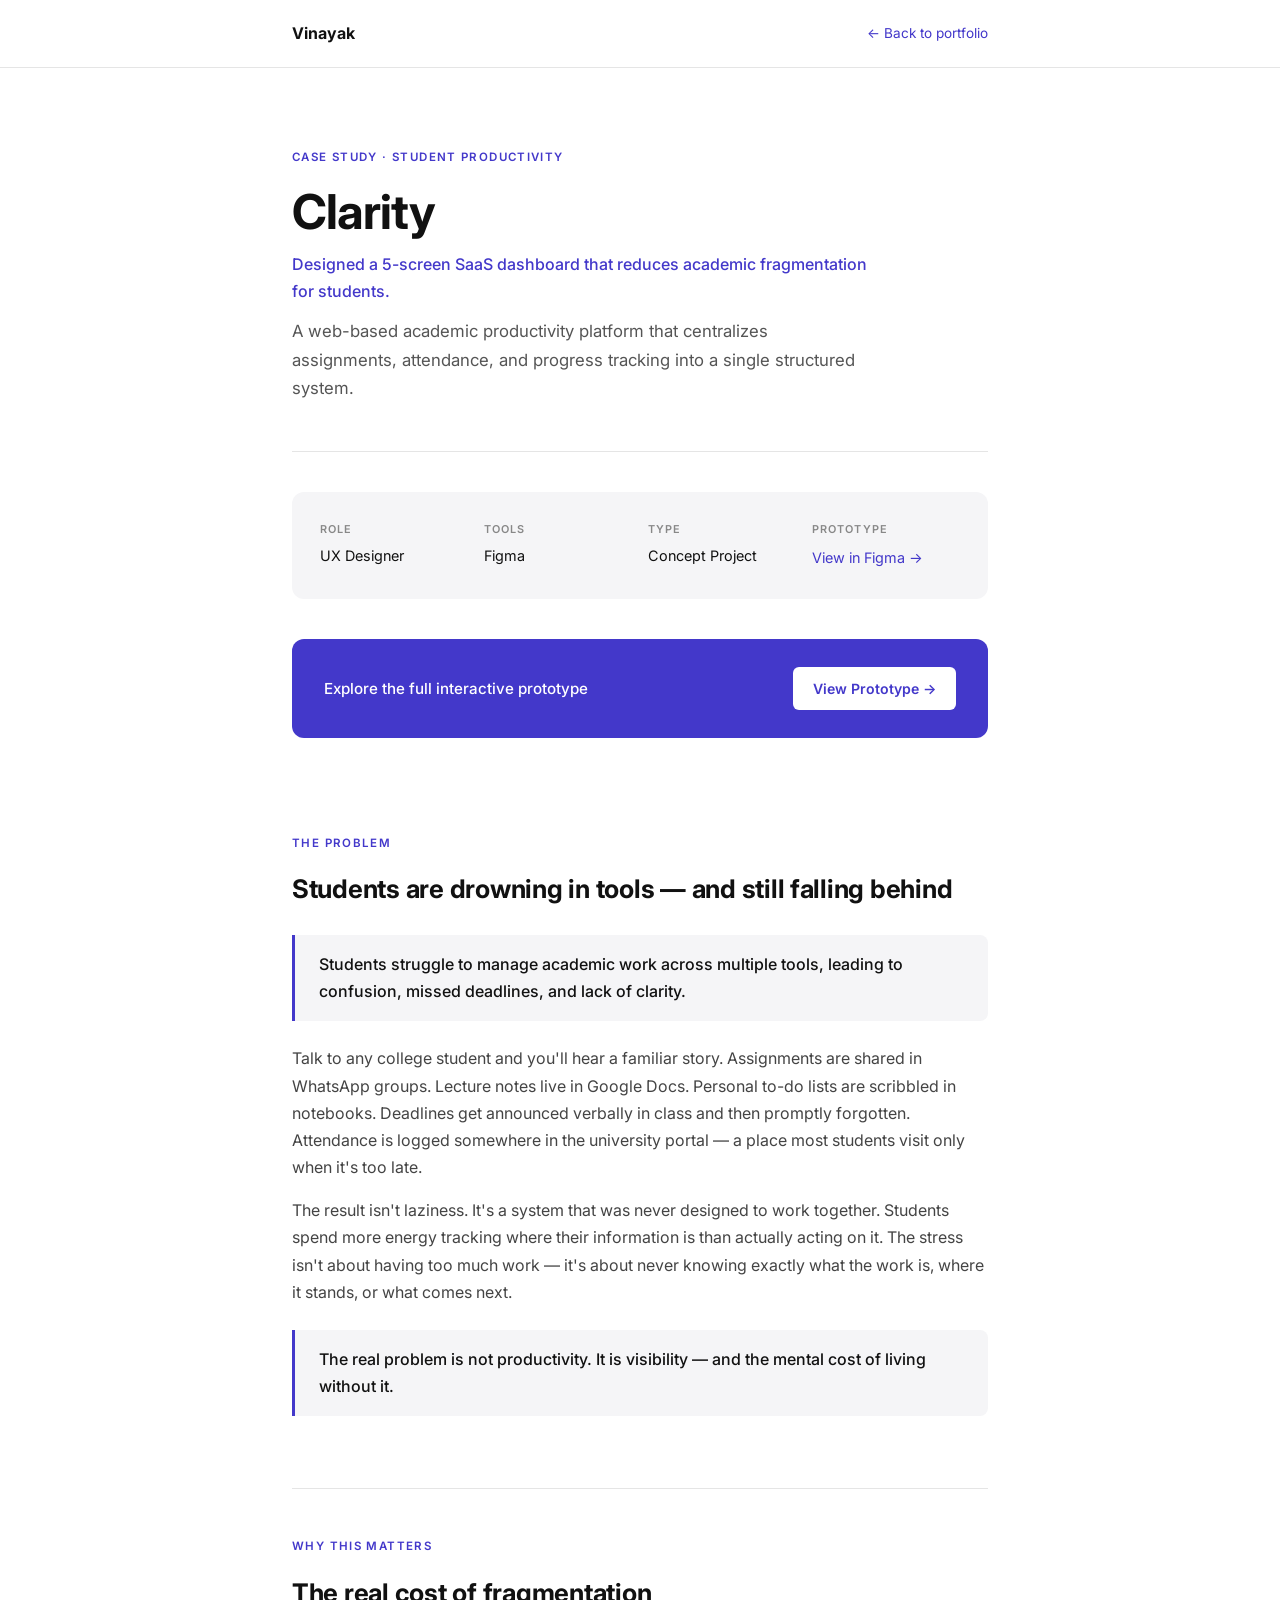
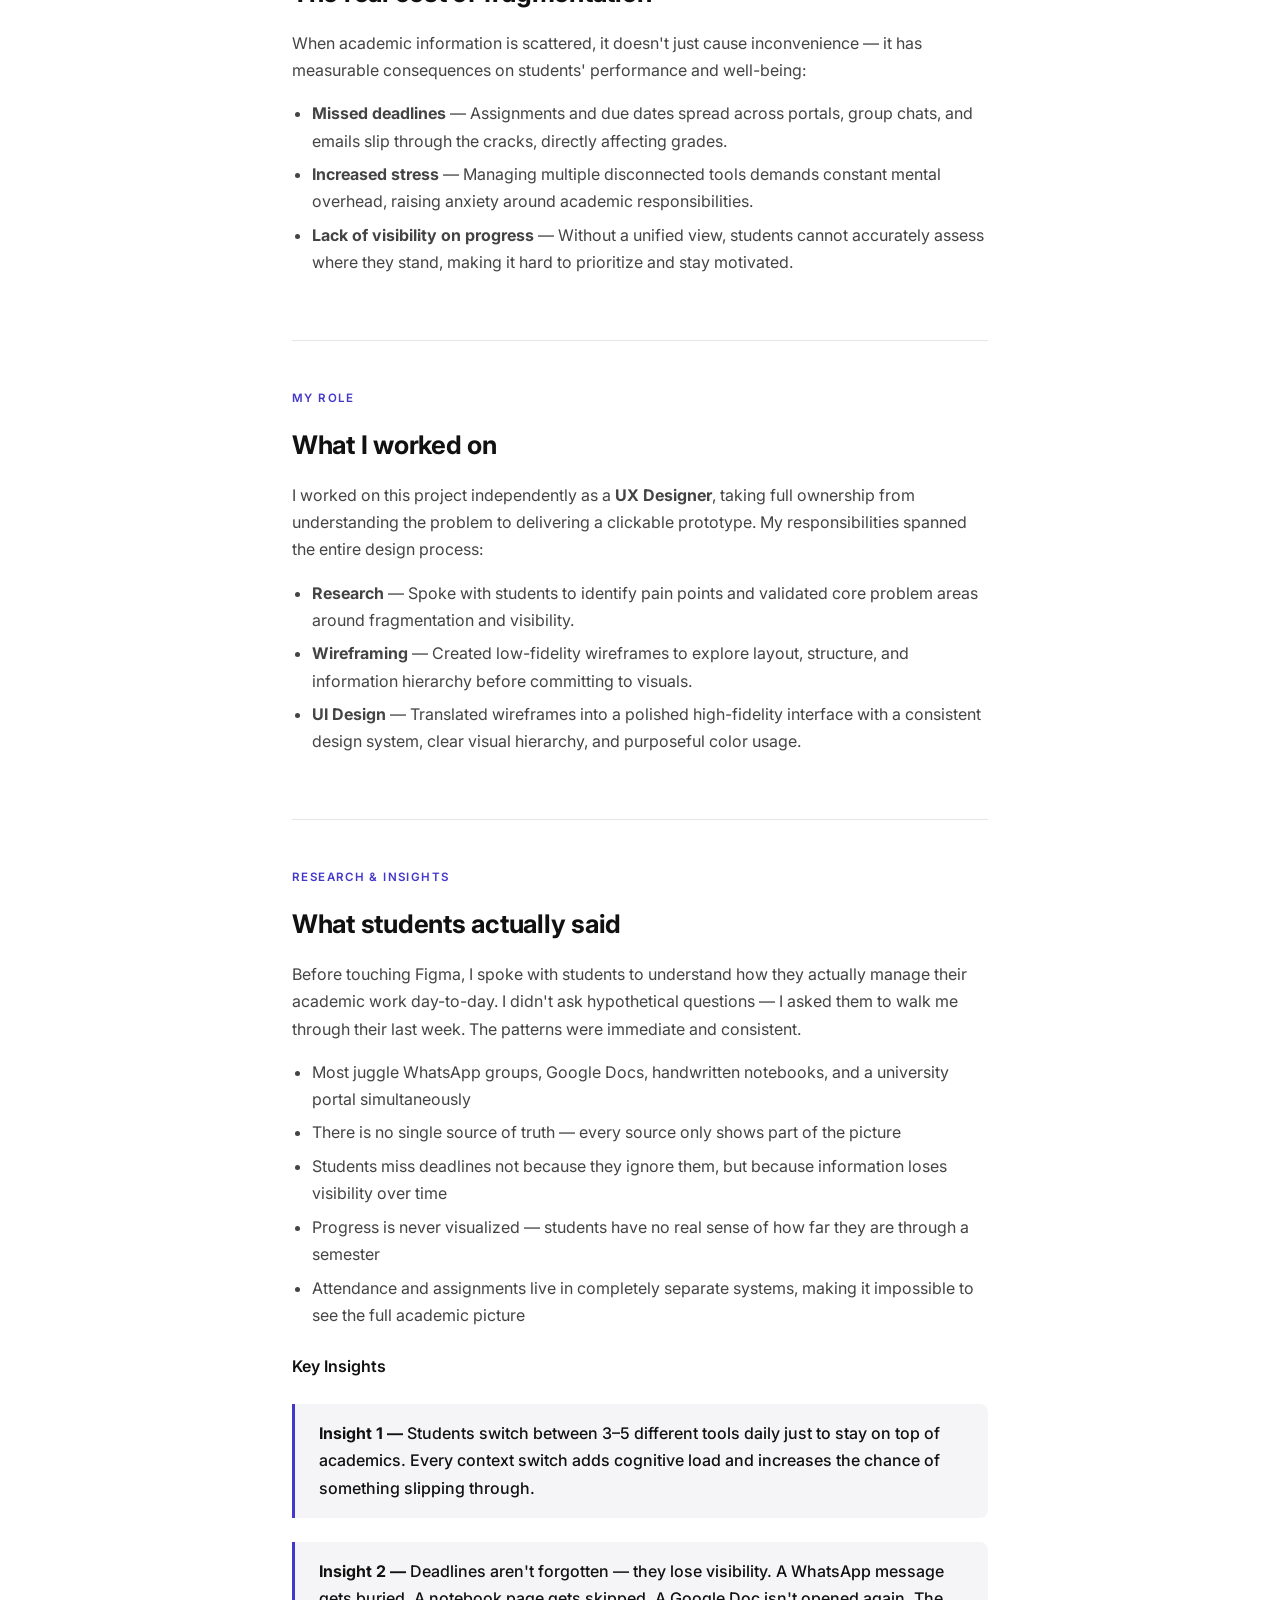
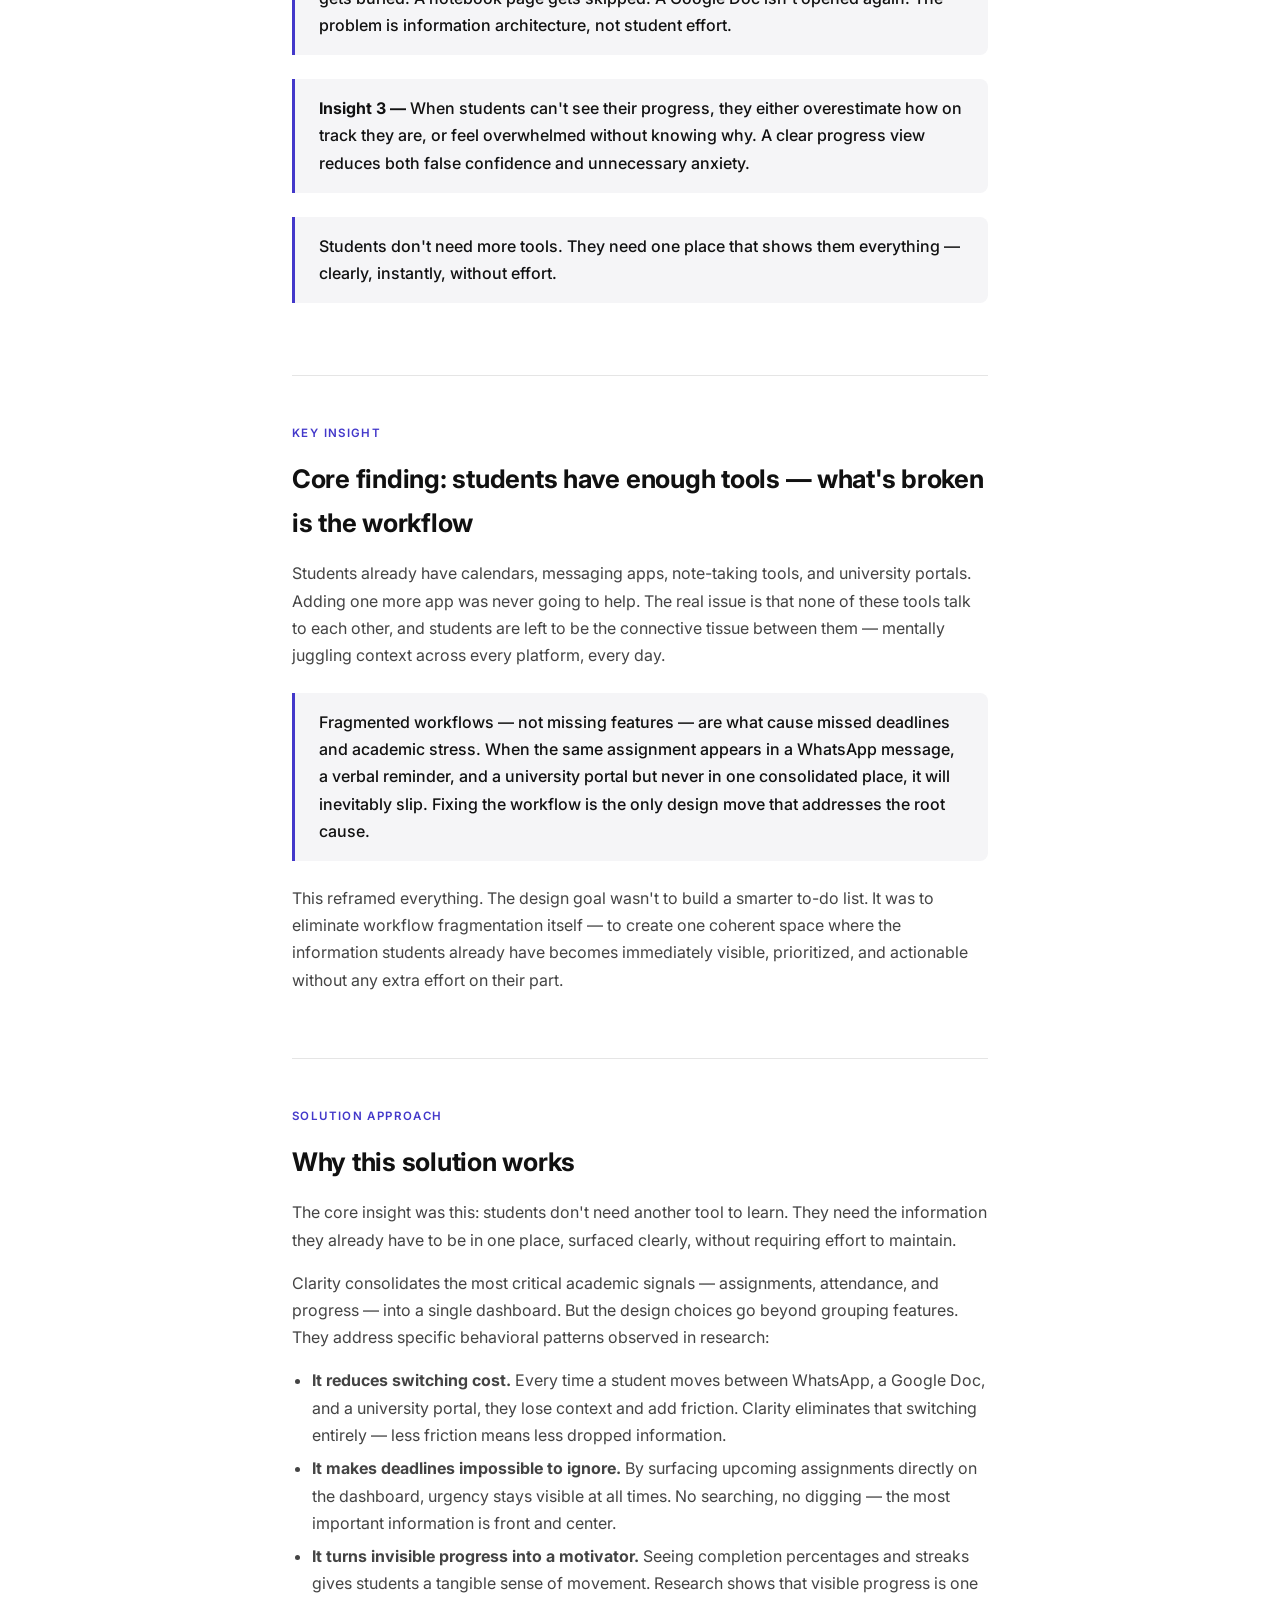
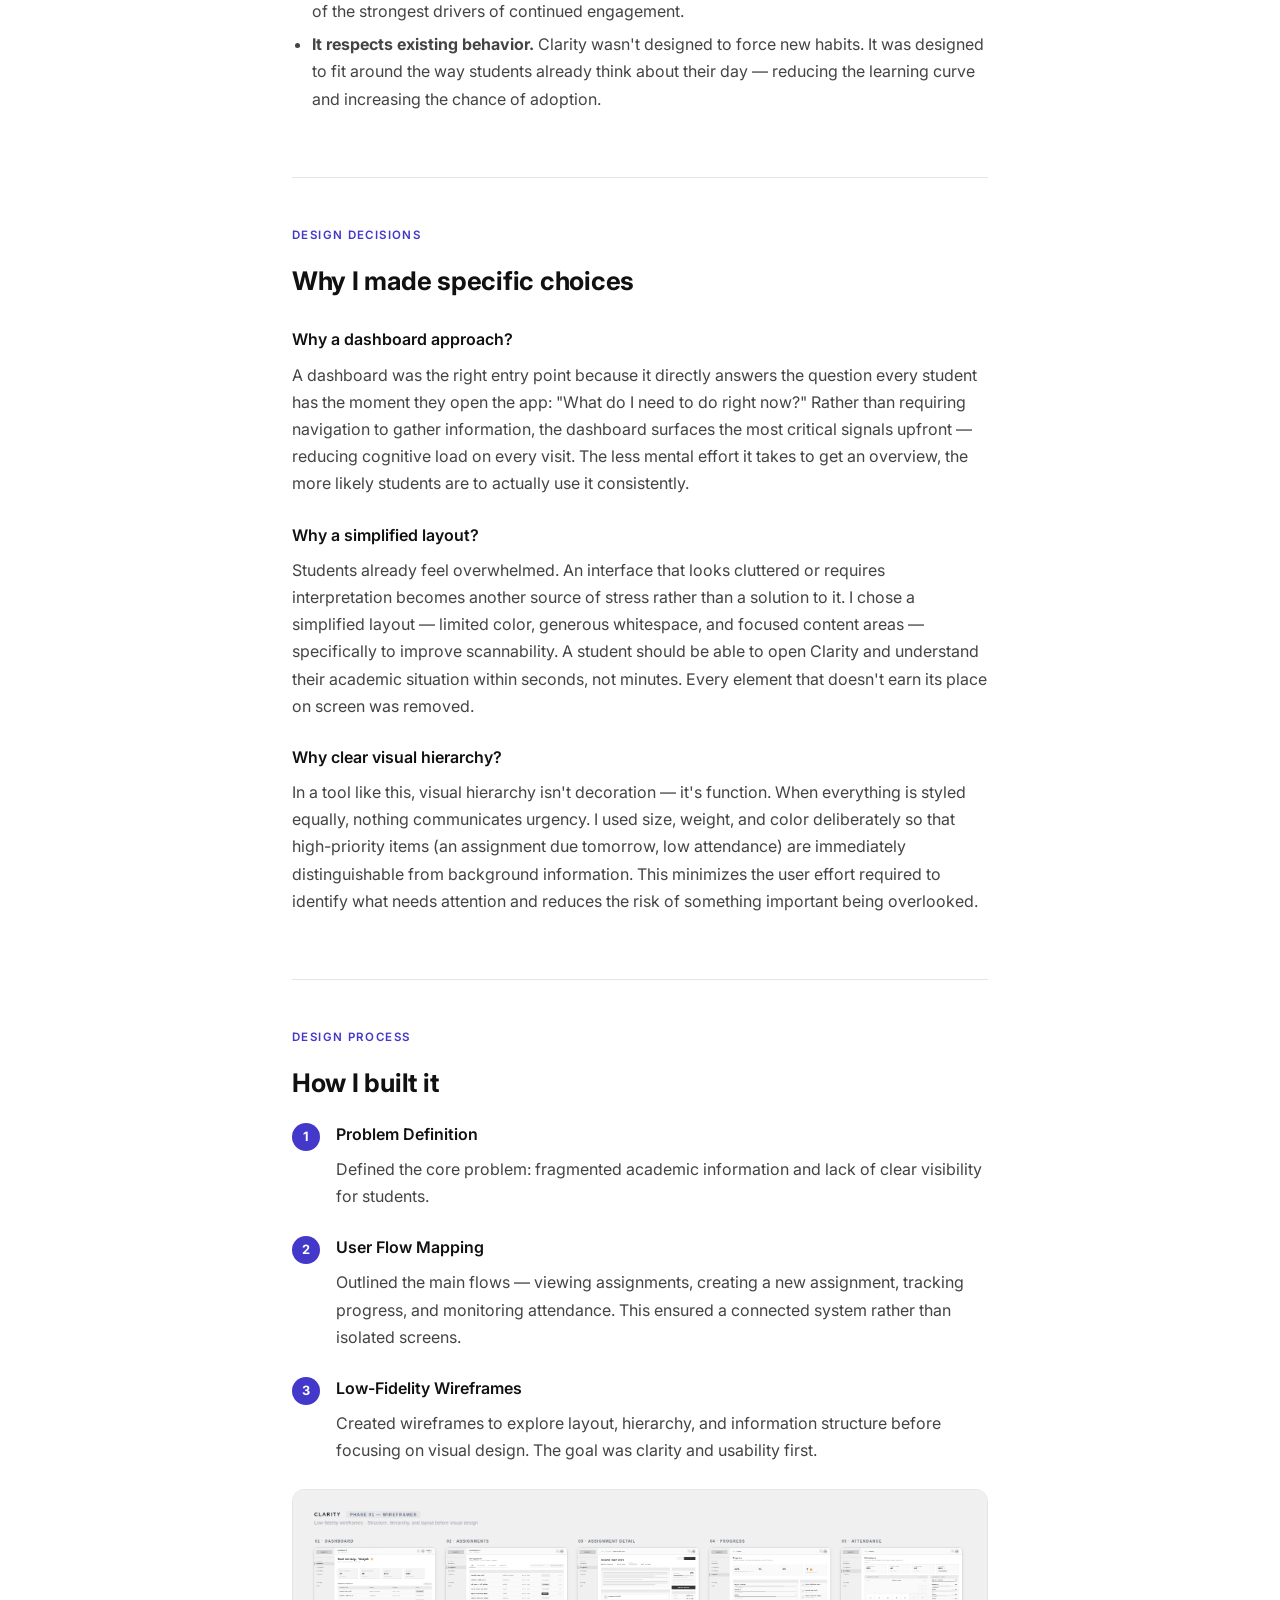
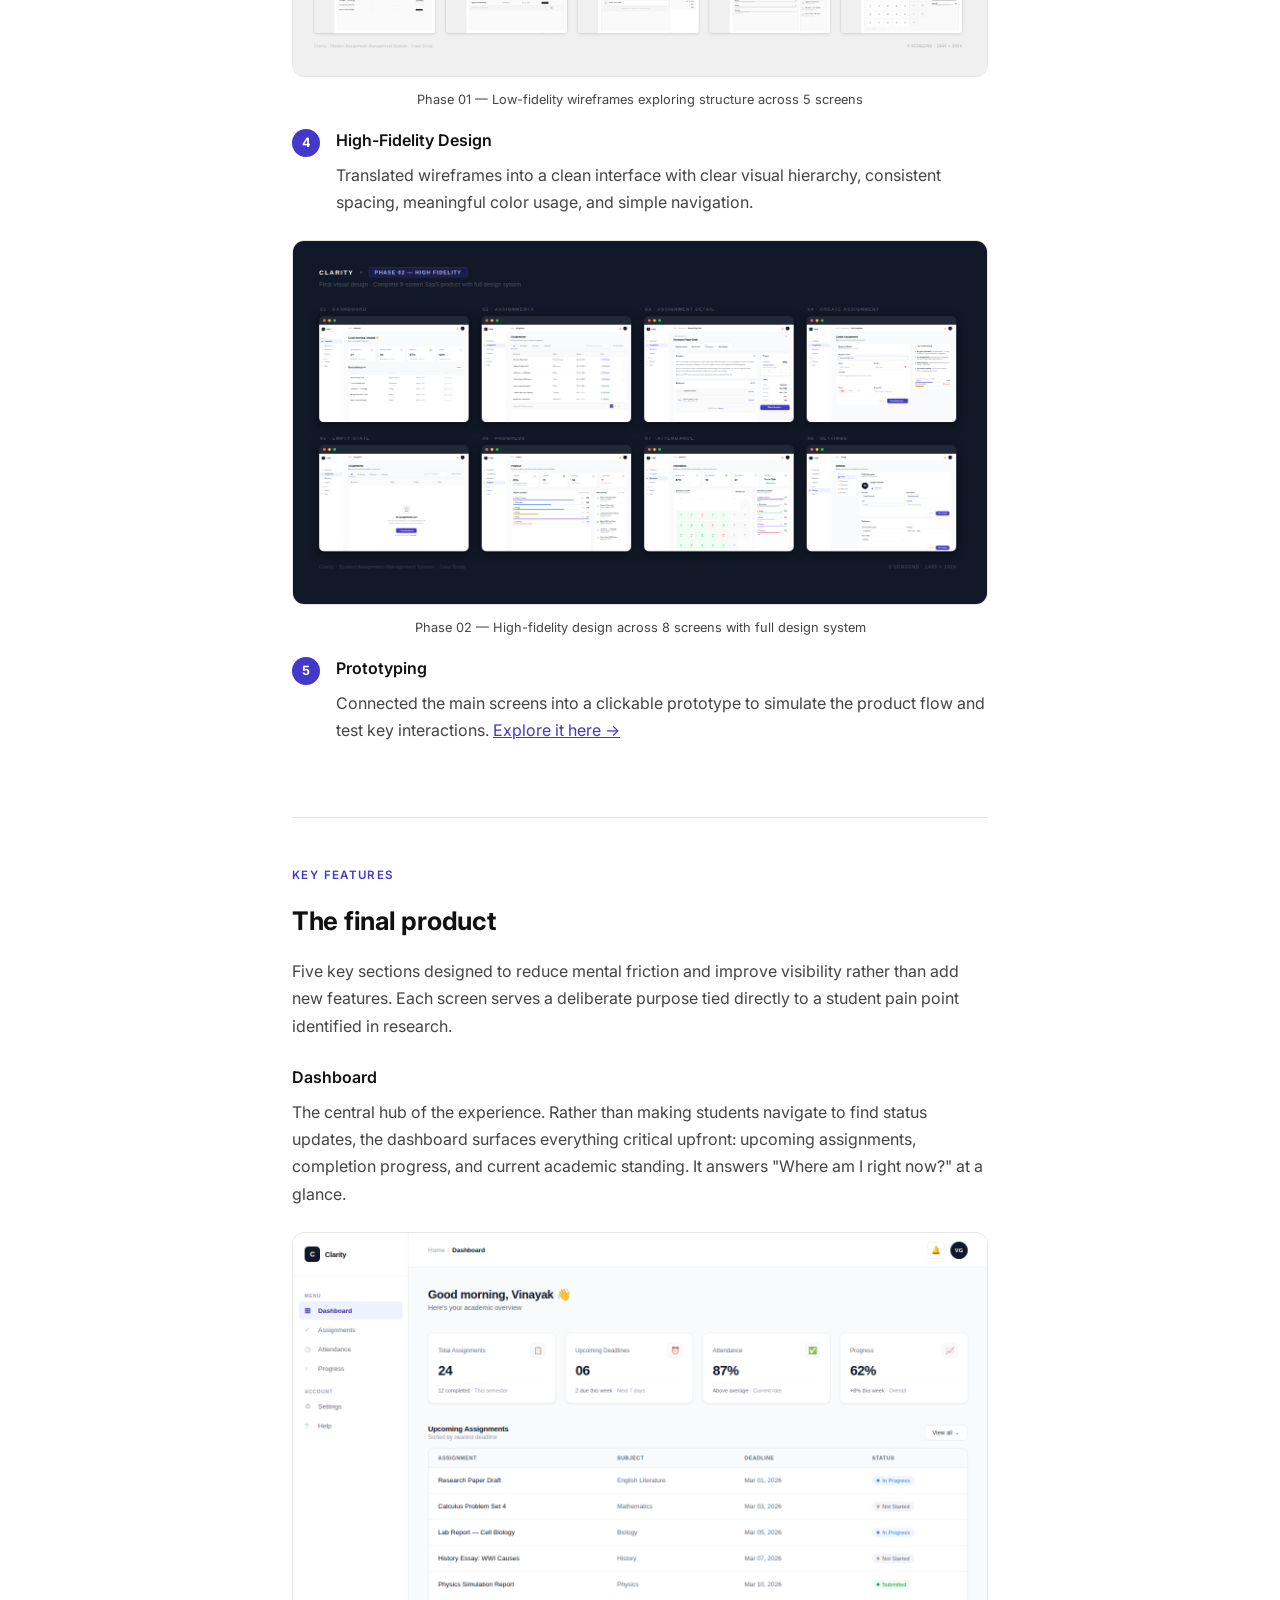
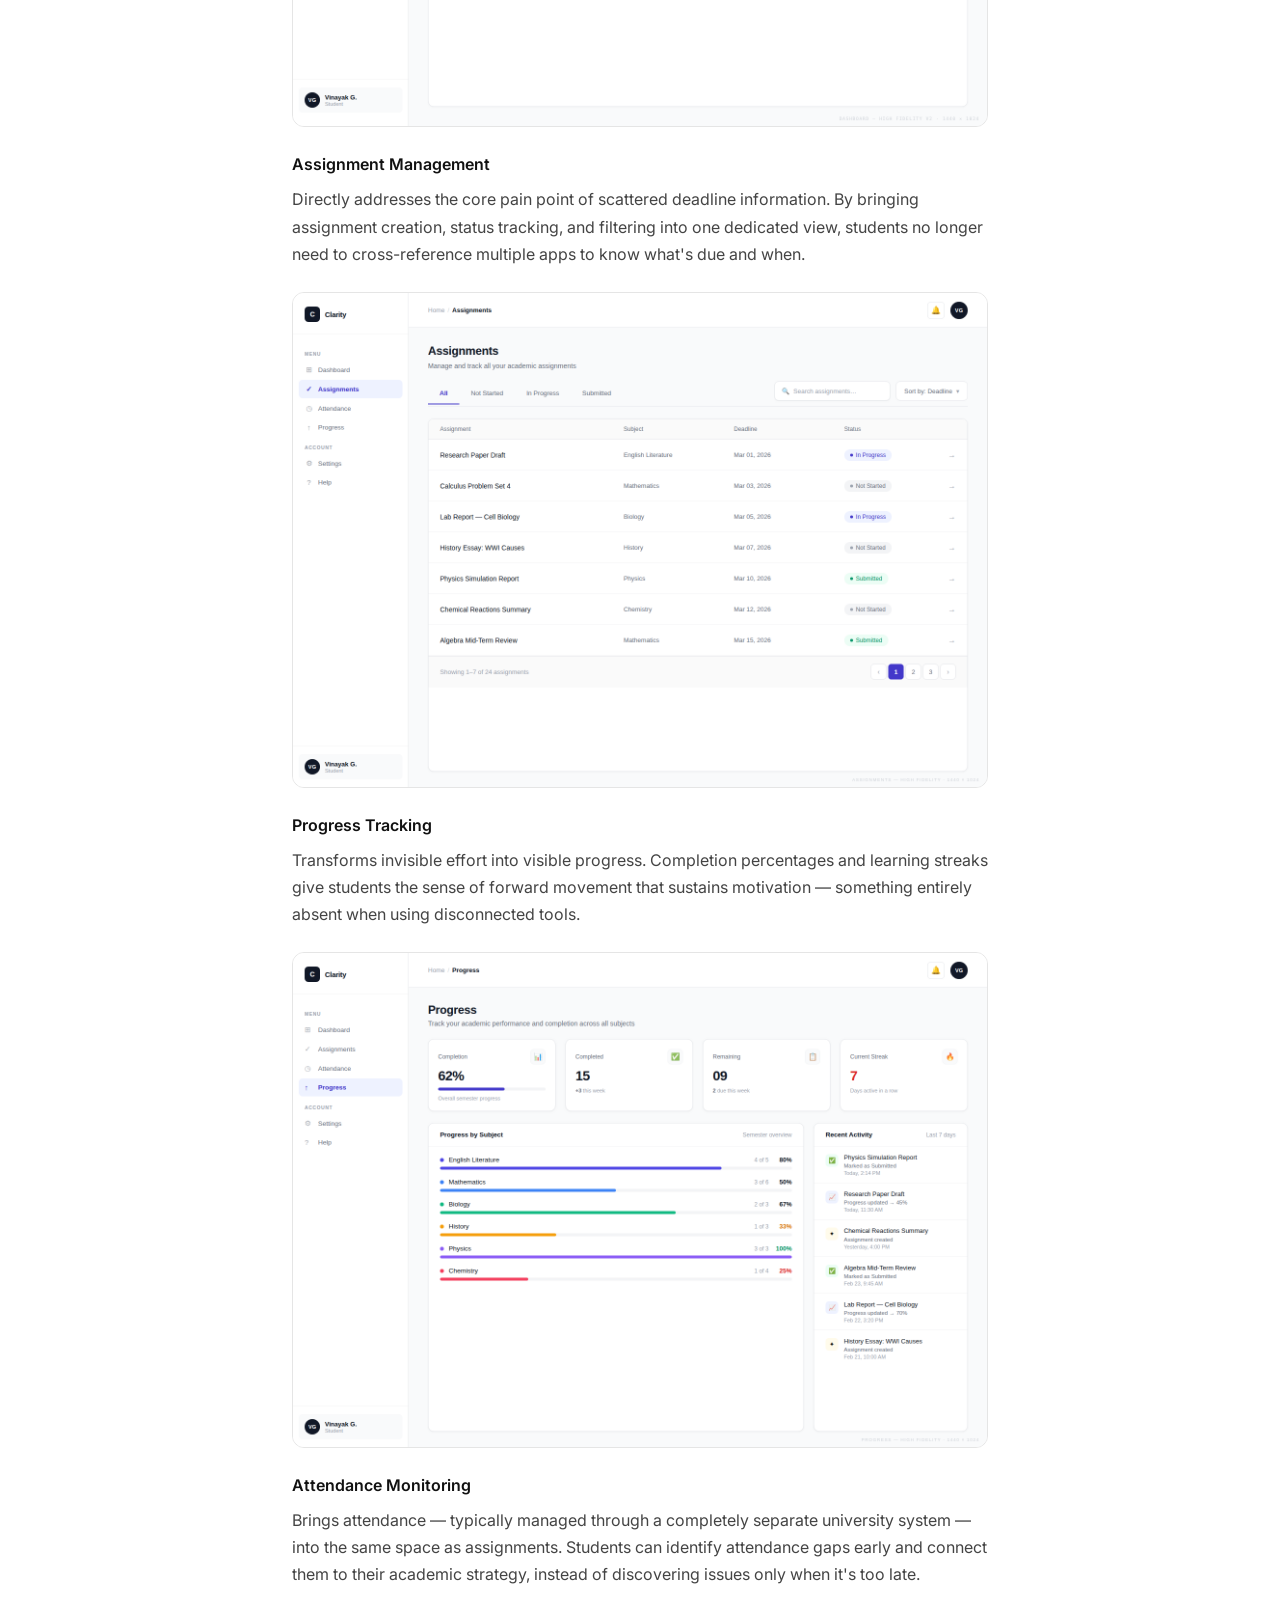
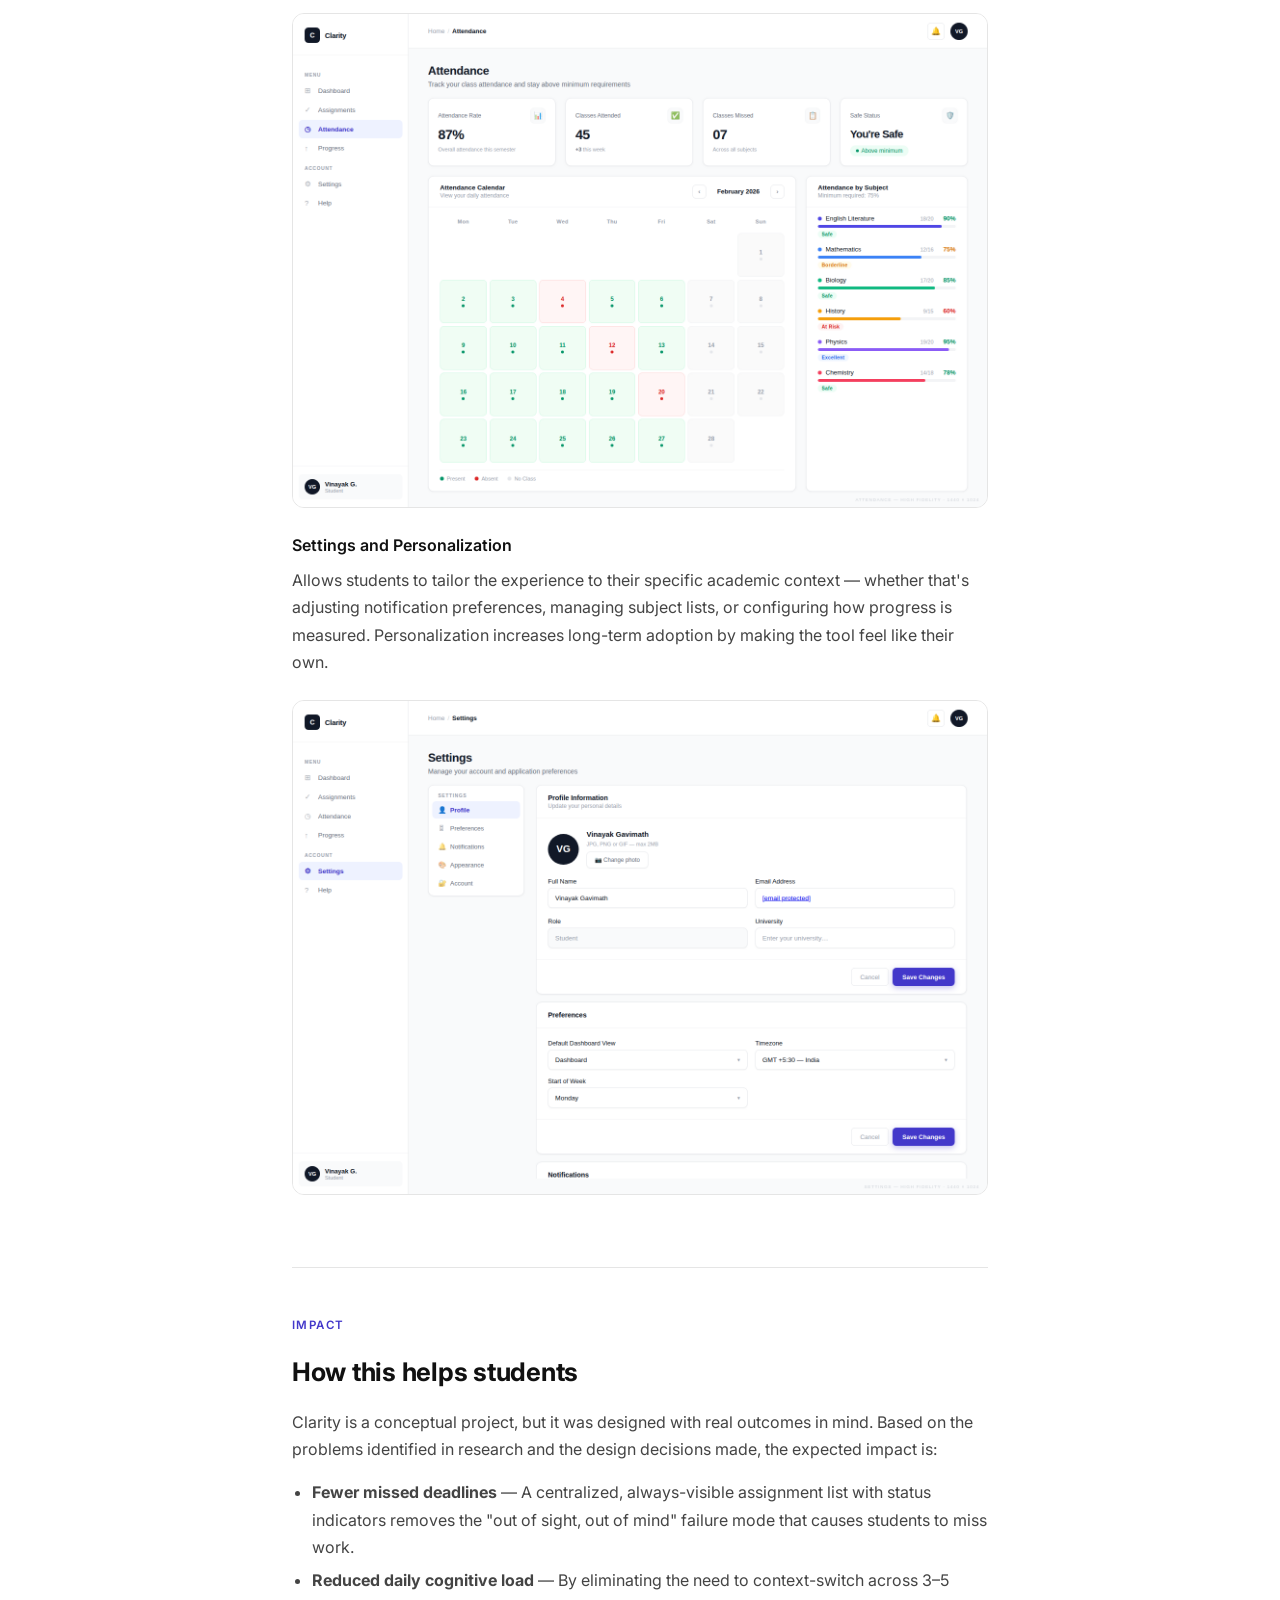
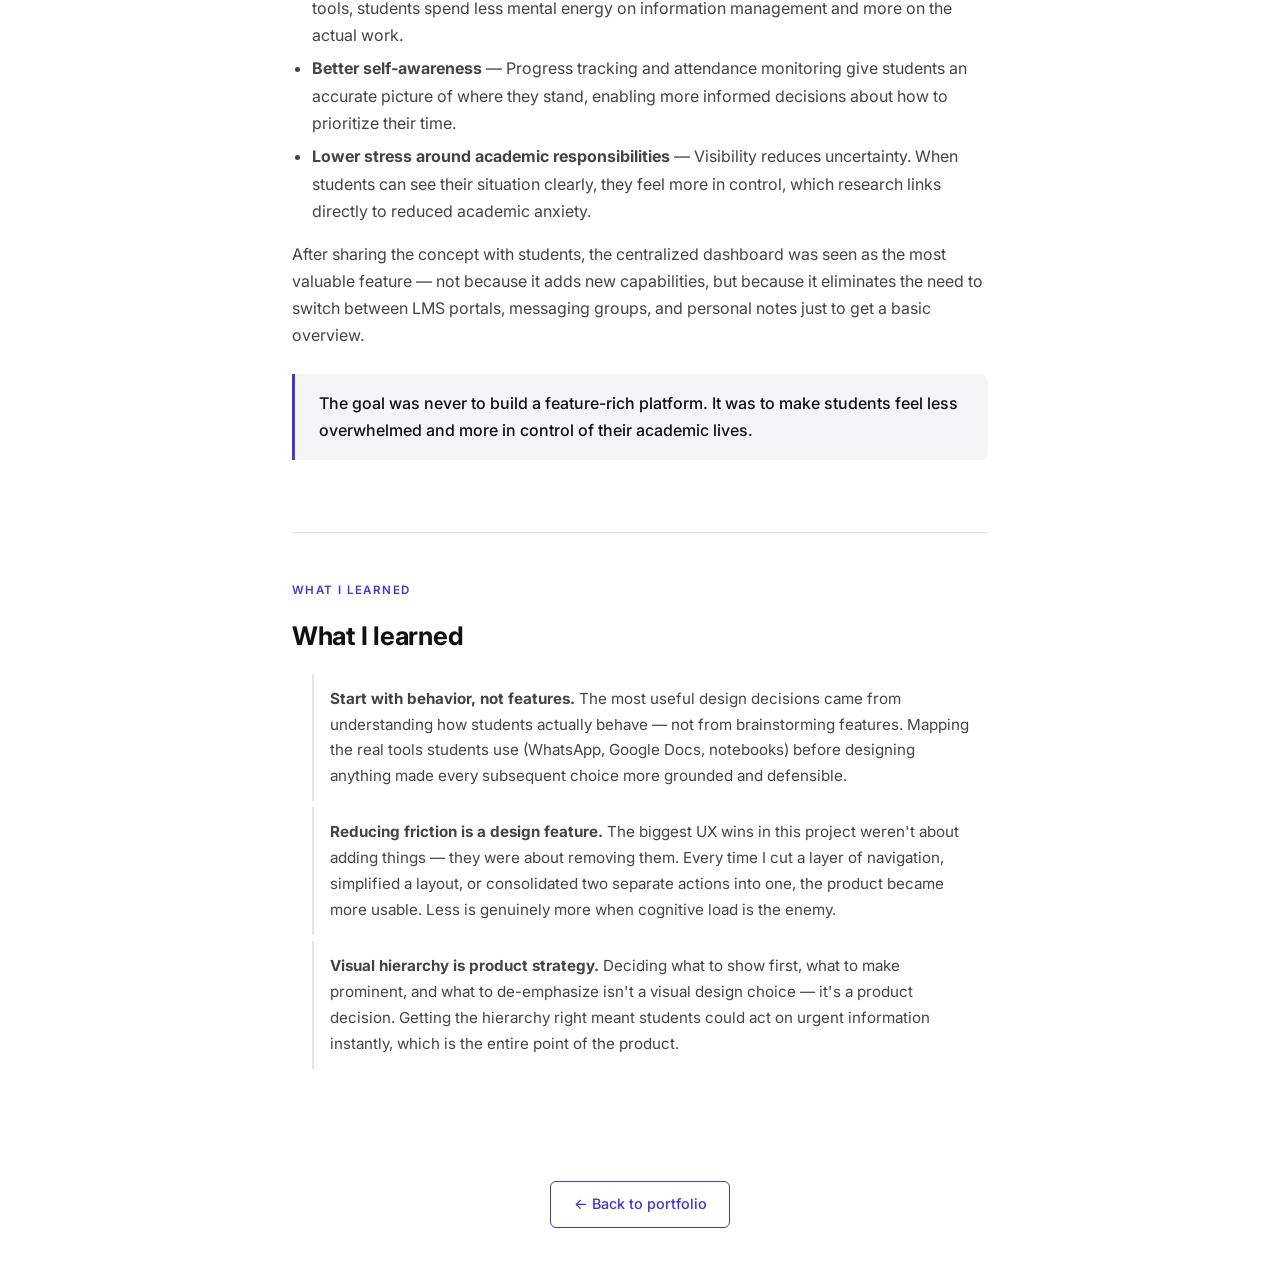
==== clarity.html @ aef89f53 "Add Key Insight section to Clarity case study Agent-Logs-Url: https://github.com/Vinayakgavimath/vin" ====
<!DOCTYPE html>
<html lang="en">
<head>
  <meta charset="UTF-8" />
  <meta name="viewport" content="width=device-width, initial-scale=1.0" />
  <title>Clarity — Case Study by Vinayak</title>
  <link rel="preconnect" href="https://fonts.googleapis.com" />
  <link rel="preconnect" href="https://fonts.gstatic.com" crossorigin />
  <link href="https://fonts.googleapis.com/css2?family=Inter:wght@400;500;600;700&display=swap" rel="stylesheet" />
  <style>
    *, *::before, *::after { box-sizing: border-box; margin: 0; padding: 0; }
    html { scroll-behavior: smooth; }
    body { font-family: 'Inter', sans-serif; background: #fff; color: #111; font-size: 16px; line-height: 1.7; }
    .container { max-width: 760px; margin: 0 auto; padding: 0 2rem; }

    /* NAV */
    .nav { padding: 1.25rem 0; border-bottom: 1px solid #e5e5e5; position: sticky; top: 0; background: #fff; z-index: 100; }
    .nav__inner { display: flex; align-items: center; justify-content: space-between; }
    .nav__logo { font-weight: 700; font-size: 1rem; color: #111; text-decoration: none; }
    .nav__back { font-size: 0.85rem; color: #4338CA; text-decoration: none; }
    .nav__back:hover { text-decoration: underline; }

    /* HERO */
    .cs-hero { padding: 5rem 0 3rem; border-bottom: 1px solid #e5e5e5; }
    .cs-tag { font-size: 0.72rem; font-weight: 600; letter-spacing: 0.12em; text-transform: uppercase; color: #4338CA; display: block; margin-bottom: 1rem; }
    .cs-hero h1 { font-size: clamp(2rem, 5vw, 3rem); font-weight: 700; letter-spacing: -0.02em; line-height: 1.15; margin-bottom: 0.75rem; }
    .cs-hero .outcome { font-size: 1rem; color: #4338CA; font-weight: 500; margin-bottom: 0.75rem; }
    .cs-hero p { font-size: 1.05rem; color: #555; max-width: 580px; }

    /* META */
    .meta-grid { background: #f5f5f7; border-radius: 12px; padding: 1.75rem; margin: 2.5rem 0; display: grid; grid-template-columns: repeat(4, 1fr); gap: 1rem; }
    .meta-item h4 { font-size: 0.68rem; font-weight: 600; letter-spacing: 0.1em; text-transform: uppercase; color: #888; margin-bottom: 0.35rem; }
    .meta-item p { font-size: 0.9rem; color: #111; }
    .meta-item a { font-size: 0.9rem; color: #4338CA; text-decoration: none; }
    .meta-item a:hover { text-decoration: underline; }

    /* PROTO CTA */
    .proto-cta { background: #4338CA; color: #fff; border-radius: 12px; padding: 1.75rem 2rem; margin-bottom: 3rem; display: flex; align-items: center; justify-content: space-between; gap: 1rem; flex-wrap: wrap; }
    .proto-cta p { font-size: 0.95rem; font-weight: 500; }
    .proto-cta a { background: #fff; color: #4338CA; padding: 0.6rem 1.25rem; border-radius: 6px; font-size: 0.88rem; font-weight: 600; text-decoration: none; white-space: nowrap; }
    .proto-cta a:hover { background: #f0f0f0; }

    /* SECTIONS */
    .cs-section { padding: 3rem 0; border-bottom: 1px solid #e5e5e5; }
    .cs-section:last-child { border-bottom: none; }
    .slabel { font-size: 0.72rem; font-weight: 600; letter-spacing: 0.12em; text-transform: uppercase; color: #4338CA; display: block; margin-bottom: 0.85rem; }
    .cs-section h2 { font-size: 1.6rem; font-weight: 700; letter-spacing: -0.01em; margin-bottom: 1rem; }
    .cs-section h3 { font-size: 1rem; font-weight: 600; margin: 1.5rem 0 0.5rem; }
    .cs-section p { color: #444; margin-bottom: 1rem; }
    .cs-section ul { padding-left: 1.25rem; color: #444; margin-bottom: 1rem; }
    .cs-section ul li { margin-bottom: 0.4rem; }

    /* INSIGHT */
    .insight { border-left: 3px solid #4338CA; padding: 1rem 1.5rem; background: #f5f5f7; border-radius: 0 8px 8px 0; margin: 1.5rem 0; }
    .insight p { color: #111; font-weight: 500; margin: 0; }

    /* IMAGES */
    .cs-img { width: 100%; border-radius: 12px; margin: 1.5rem 0; display: block; border: 1px solid #e5e5e5; }
    .cs-img-caption { font-size: 0.8rem; color: #888; text-align: center; margin-top: -0.75rem; margin-bottom: 1.5rem; }
    .cs-img-full { width: 100%; border-radius: 12px; margin: 1.5rem 0; display: block; }

    /* FEATURE GRID */
    .feature-grid { display: grid; grid-template-columns: 1fr 1fr; gap: 1.5rem; margin-top: 2rem; }
    .feature-card { border: 1px solid #e5e5e5; border-radius: 10px; overflow: hidden; }
    .feature-card img { width: 100%; display: block; }
    .feature-card-text { padding: 1rem; }
    .feature-card-text h4 { font-size: 0.95rem; font-weight: 600; margin-bottom: 0.3rem; }
    .feature-card-text p { font-size: 0.85rem; color: #555; margin: 0; }

    /* STEPS */
    .step { display: flex; gap: 1rem; margin-bottom: 1.5rem; }
    .step-num { flex-shrink: 0; width: 28px; height: 28px; background: #4338CA; color: #fff; border-radius: 50%; font-size: 0.8rem; font-weight: 700; display: flex; align-items: center; justify-content: center; margin-top: 2px; }
    .step-content h3 { margin-top: 0; font-size: 1rem; }
    .step-content p { margin-bottom: 0; }

    /* LEARNINGS */
    .learning-list { list-style: none; padding: 0; }
    .learning-list li { padding: 0.75rem 1rem; border-left: 2px solid #e5e5e5; margin-bottom: 0.75rem; color: #444; font-size: 0.95rem; transition: border-color 0.2s; }
    .learning-list li:hover { border-left-color: #4338CA; }

    /* FOOTER */
    .cs-footer { padding: 3rem 0; text-align: center; }
    .btn { display: inline-block; padding: 0.65rem 1.4rem; border: 1.5px solid #4338CA; color: #4338CA; background: #fff; border-radius: 6px; font-size: 0.9rem; font-weight: 500; text-decoration: none; transition: background 0.2s, color 0.2s; }
    .btn:hover { background: #4338CA; color: #fff; }

    @media (max-width: 640px) {
      .meta-grid { grid-template-columns: 1fr 1fr; }
      .feature-grid { grid-template-columns: 1fr; }
      .proto-cta { flex-direction: column; }
    }
    @media (max-width: 400px) {
      .meta-grid { grid-template-columns: 1fr; }
    }
  </style>
</head>
<body>

  <header class="nav">
    <div class="nav__inner container">
      <a href="index.html" class="nav__logo">Vinayak</a>
      <a href="index.html" class="nav__back">← Back to portfolio</a>
    </div>
  </header>

  <main>
    <div class="container">

      <!-- HERO -->
      <div class="cs-hero">
        <span class="cs-tag">Case Study · Student Productivity</span>
        <h1>Clarity</h1>
        <p class="outcome">Designed a 5-screen SaaS dashboard that reduces academic fragmentation for students.</p>
        <p>A web-based academic productivity platform that centralizes assignments, attendance, and progress tracking into a single structured system.</p>
      </div>

      <!-- META -->
      <div class="meta-grid">
        <div class="meta-item"><h4>Role</h4><p>UX Designer</p></div>
        <div class="meta-item"><h4>Tools</h4><p>Figma</p></div>
        <div class="meta-item"><h4>Type</h4><p>Concept Project</p></div>
        <div class="meta-item"><h4>Prototype</h4><a href="https://www.figma.com/make/3bfcDJip2qTjDtlXyZksyv/Clarity---Academic-Productivity-SaaS-for-Students?fullscreen=1" target="_blank" rel="noopener noreferrer">View in Figma →</a></div>
      </div>

      <!-- PROTO CTA -->
      <div class="proto-cta">
        <p>Explore the full interactive prototype</p>
        <a href="https://www.figma.com/make/3bfcDJip2qTjDtlXyZksyv/Clarity---Academic-Productivity-SaaS-for-Students?fullscreen=1" target="_blank" rel="noopener noreferrer">View Prototype →</a>
      </div>

      <!-- PROBLEM -->
      <div class="cs-section">
        <span class="slabel">The Problem</span>
        <h2>Students are drowning in tools — and still falling behind</h2>
        <div class="insight">
          <p>Students struggle to manage academic work across multiple tools, leading to confusion, missed deadlines, and lack of clarity.</p>
        </div>
        <p>Talk to any college student and you'll hear a familiar story. Assignments are shared in WhatsApp groups. Lecture notes live in Google Docs. Personal to-do lists are scribbled in notebooks. Deadlines get announced verbally in class and then promptly forgotten. Attendance is logged somewhere in the university portal — a place most students visit only when it's too late.</p>
        <p>The result isn't laziness. It's a system that was never designed to work together. Students spend more energy tracking where their information is than actually acting on it. The stress isn't about having too much work — it's about never knowing exactly what the work is, where it stands, or what comes next.</p>
        <div class="insight">
          <p>The real problem is not productivity. It is visibility — and the mental cost of living without it.</p>
        </div>
      </div>

      <!-- WHY THIS MATTERS -->
      <div class="cs-section">
        <span class="slabel">Why This Matters</span>
        <h2>The real cost of fragmentation</h2>
        <p>When academic information is scattered, it doesn't just cause inconvenience — it has measurable consequences on students' performance and well-being:</p>
        <ul>
          <li><strong>Missed deadlines</strong> — Assignments and due dates spread across portals, group chats, and emails slip through the cracks, directly affecting grades.</li>
          <li><strong>Increased stress</strong> — Managing multiple disconnected tools demands constant mental overhead, raising anxiety around academic responsibilities.</li>
          <li><strong>Lack of visibility on progress</strong> — Without a unified view, students cannot accurately assess where they stand, making it hard to prioritize and stay motivated.</li>
        </ul>
      </div>

      <!-- MY ROLE -->
      <div class="cs-section">
        <span class="slabel">My Role</span>
        <h2>What I worked on</h2>
        <p>I worked on this project independently as a <strong>UX Designer</strong>, taking full ownership from understanding the problem to delivering a clickable prototype. My responsibilities spanned the entire design process:</p>
        <ul>
          <li><strong>Research</strong> — Spoke with students to identify pain points and validated core problem areas around fragmentation and visibility.</li>
          <li><strong>Wireframing</strong> — Created low-fidelity wireframes to explore layout, structure, and information hierarchy before committing to visuals.</li>
          <li><strong>UI Design</strong> — Translated wireframes into a polished high-fidelity interface with a consistent design system, clear visual hierarchy, and purposeful color usage.</li>
        </ul>
      </div>

      <!-- RESEARCH & INSIGHTS -->
      <div class="cs-section">
        <span class="slabel">Research &amp; Insights</span>
        <h2>What students actually said</h2>
        <p>Before touching Figma, I spoke with students to understand how they actually manage their academic work day-to-day. I didn't ask hypothetical questions — I asked them to walk me through their last week. The patterns were immediate and consistent.</p>
        <ul>
          <li>Most juggle WhatsApp groups, Google Docs, handwritten notebooks, and a university portal simultaneously</li>
          <li>There is no single source of truth — every source only shows part of the picture</li>
          <li>Students miss deadlines not because they ignore them, but because information loses visibility over time</li>
          <li>Progress is never visualized — students have no real sense of how far they are through a semester</li>
          <li>Attendance and assignments live in completely separate systems, making it impossible to see the full academic picture</li>
        </ul>

        <h3>Key Insights</h3>

        <div class="insight">
          <p><strong>Insight 1 —</strong> Students switch between 3–5 different tools daily just to stay on top of academics. Every context switch adds cognitive load and increases the chance of something slipping through.</p>
        </div>

        <div class="insight">
          <p><strong>Insight 2 —</strong> Deadlines aren't forgotten — they lose visibility. A WhatsApp message gets buried. A notebook page gets skipped. A Google Doc isn't opened again. The problem is information architecture, not student effort.</p>
        </div>

        <div class="insight">
          <p><strong>Insight 3 —</strong> When students can't see their progress, they either overestimate how on track they are, or feel overwhelmed without knowing why. A clear progress view reduces both false confidence and unnecessary anxiety.</p>
        </div>

        <div class="insight">
          <p>Students don't need more tools. They need one place that shows them everything — clearly, instantly, without effort.</p>
        </div>
      </div>

      <!-- KEY INSIGHT -->
      <div class="cs-section">
        <span class="slabel">Key Insight</span>
        <h2>Core finding: students have enough tools — what's broken is the workflow</h2>
        <p>Students already have calendars, messaging apps, note-taking tools, and university portals. Adding one more app was never going to help. The real issue is that none of these tools talk to each other, and students are left to be the connective tissue between them — mentally juggling context across every platform, every day.</p>
        <div class="insight">
          <p>Fragmented workflows — not missing features — are what cause missed deadlines and academic stress. When the same assignment appears in a WhatsApp message, a verbal reminder, and a university portal but never in one consolidated place, it will inevitably slip. Fixing the workflow is the only design move that addresses the root cause.</p>
        </div>
        <p>This reframed everything. The design goal wasn't to build a smarter to-do list. It was to eliminate workflow fragmentation itself — to create one coherent space where the information students already have becomes immediately visible, prioritized, and actionable without any extra effort on their part.</p>
      </div>

      <!-- SOLUTION APPROACH -->
      <div class="cs-section">
        <span class="slabel">Solution Approach</span>
        <h2>Why this solution works</h2>
        <p>The core insight was this: students don't need another tool to learn. They need the information they already have to be in one place, surfaced clearly, without requiring effort to maintain.</p>
        <p>Clarity consolidates the most critical academic signals — assignments, attendance, and progress — into a single dashboard. But the design choices go beyond grouping features. They address specific behavioral patterns observed in research:</p>
        <ul>
          <li><strong>It reduces switching cost.</strong> Every time a student moves between WhatsApp, a Google Doc, and a university portal, they lose context and add friction. Clarity eliminates that switching entirely — less friction means less dropped information.</li>
          <li><strong>It makes deadlines impossible to ignore.</strong> By surfacing upcoming assignments directly on the dashboard, urgency stays visible at all times. No searching, no digging — the most important information is front and center.</li>
          <li><strong>It turns invisible progress into a motivator.</strong> Seeing completion percentages and streaks gives students a tangible sense of movement. Research shows that visible progress is one of the strongest drivers of continued engagement.</li>
          <li><strong>It respects existing behavior.</strong> Clarity wasn't designed to force new habits. It was designed to fit around the way students already think about their day — reducing the learning curve and increasing the chance of adoption.</li>
        </ul>
      </div>

      <!-- DESIGN DECISIONS -->
      <div class="cs-section">
        <span class="slabel">Design Decisions</span>
        <h2>Why I made specific choices</h2>

        <h3>Why a dashboard approach?</h3>
        <p>A dashboard was the right entry point because it directly answers the question every student has the moment they open the app: "What do I need to do right now?" Rather than requiring navigation to gather information, the dashboard surfaces the most critical signals upfront — reducing cognitive load on every visit. The less mental effort it takes to get an overview, the more likely students are to actually use it consistently.</p>

        <h3>Why a simplified layout?</h3>
        <p>Students already feel overwhelmed. An interface that looks cluttered or requires interpretation becomes another source of stress rather than a solution to it. I chose a simplified layout — limited color, generous whitespace, and focused content areas — specifically to improve scannability. A student should be able to open Clarity and understand their academic situation within seconds, not minutes. Every element that doesn't earn its place on screen was removed.</p>

        <h3>Why clear visual hierarchy?</h3>
        <p>In a tool like this, visual hierarchy isn't decoration — it's function. When everything is styled equally, nothing communicates urgency. I used size, weight, and color deliberately so that high-priority items (an assignment due tomorrow, low attendance) are immediately distinguishable from background information. This minimizes the user effort required to identify what needs attention and reduces the risk of something important being overlooked.</p>
      </div>

      <!-- DESIGN PROCESS -->
      <div class="cs-section">
        <span class="slabel">Design Process</span>
        <h2>How I built it</h2>

        <div class="step">
          <div class="step-num">1</div>
          <div class="step-content">
            <h3>Problem Definition</h3>
            <p>Defined the core problem: fragmented academic information and lack of clear visibility for students.</p>
          </div>
        </div>

        <div class="step">
          <div class="step-num">2</div>
          <div class="step-content">
            <h3>User Flow Mapping</h3>
            <p>Outlined the main flows — viewing assignments, creating a new assignment, tracking progress, and monitoring attendance. This ensured a connected system rather than isolated screens.</p>
          </div>
        </div>

        <div class="step">
          <div class="step-num">3</div>
          <div class="step-content">
            <h3>Low-Fidelity Wireframes</h3>
            <p>Created wireframes to explore layout, hierarchy, and information structure before focusing on visual design. The goal was clarity and usability first.</p>
          </div>
        </div>

        <img src="Low-Fedility Wireframe.png" alt="Low fidelity wireframes for Clarity" class="cs-img" />
        <p class="cs-img-caption">Phase 01 — Low-fidelity wireframes exploring structure across 5 screens</p>

        <div class="step">
          <div class="step-num">4</div>
          <div class="step-content">
            <h3>High-Fidelity Design</h3>
            <p>Translated wireframes into a clean interface with clear visual hierarchy, consistent spacing, meaningful color usage, and simple navigation.</p>
          </div>
        </div>

        <img src="High-Fedility Wireframe.png" alt="High fidelity wireframes for Clarity" class="cs-img" />
        <p class="cs-img-caption">Phase 02 — High-fidelity design across 8 screens with full design system</p>

        <div class="step">
          <div class="step-num">5</div>
          <div class="step-content">
            <h3>Prototyping</h3>
            <p>Connected the main screens into a clickable prototype to simulate the product flow and test key interactions. <a href="https://www.figma.com/make/3bfcDJip2qTjDtlXyZksyv/Clarity---Academic-Productivity-SaaS-for-Students?fullscreen=1" target="_blank" rel="noopener noreferrer" style="color:#4338CA;">Explore it here →</a></p>
          </div>
        </div>
      </div>

      <!-- KEY FEATURES -->
      <div class="cs-section">
        <span class="slabel">Key Features</span>
        <h2>The final product</h2>
        <p>Five key sections designed to reduce mental friction and improve visibility rather than add new features. Each screen serves a deliberate purpose tied directly to a student pain point identified in research.</p>

        <h3>Dashboard</h3>
        <p>The central hub of the experience. Rather than making students navigate to find status updates, the dashboard surfaces everything critical upfront: upcoming assignments, completion progress, and current academic standing. It answers "Where am I right now?" at a glance.</p>
        <img src="Clarity Dashboard.png" alt="Clarity Dashboard" class="cs-img" />

        <h3>Assignment Management</h3>
        <p>Directly addresses the core pain point of scattered deadline information. By bringing assignment creation, status tracking, and filtering into one dedicated view, students no longer need to cross-reference multiple apps to know what's due and when.</p>
        <img src="Clarity Assignment Management.png" alt="Clarity Assignment Management" class="cs-img" />

        <h3>Progress Tracking</h3>
        <p>Transforms invisible effort into visible progress. Completion percentages and learning streaks give students the sense of forward movement that sustains motivation — something entirely absent when using disconnected tools.</p>
        <img src="Clarity Progress Tracking.png" alt="Clarity Progress Tracking" class="cs-img" />

        <h3>Attendance Monitoring</h3>
        <p>Brings attendance — typically managed through a completely separate university system — into the same space as assignments. Students can identify attendance gaps early and connect them to their academic strategy, instead of discovering issues only when it's too late.</p>
        <img src="Clarity Attendance Monitoring.png" alt="Clarity Attendance Monitoring" class="cs-img" />

        <h3>Settings and Personalization</h3>
        <p>Allows students to tailor the experience to their specific academic context — whether that's adjusting notification preferences, managing subject lists, or configuring how progress is measured. Personalization increases long-term adoption by making the tool feel like their own.</p>
        <img src="Clarity Settings &amp; Personalization.png" alt="Clarity Settings" class="cs-img" />
      </div>

      <!-- IMPACT -->
      <div class="cs-section">
        <span class="slabel">Impact</span>
        <h2>How this helps students</h2>
        <p>Clarity is a conceptual project, but it was designed with real outcomes in mind. Based on the problems identified in research and the design decisions made, the expected impact is:</p>
        <ul>
          <li><strong>Fewer missed deadlines</strong> — A centralized, always-visible assignment list with status indicators removes the "out of sight, out of mind" failure mode that causes students to miss work.</li>
          <li><strong>Reduced daily cognitive load</strong> — By eliminating the need to context-switch across 3–5 tools, students spend less mental energy on information management and more on the actual work.</li>
          <li><strong>Better self-awareness</strong> — Progress tracking and attendance monitoring give students an accurate picture of where they stand, enabling more informed decisions about how to prioritize their time.</li>
          <li><strong>Lower stress around academic responsibilities</strong> — Visibility reduces uncertainty. When students can see their situation clearly, they feel more in control, which research links directly to reduced academic anxiety.</li>
        </ul>
        <p>After sharing the concept with students, the centralized dashboard was seen as the most valuable feature — not because it adds new capabilities, but because it eliminates the need to switch between LMS portals, messaging groups, and personal notes just to get a basic overview.</p>
        <div class="insight">
          <p>The goal was never to build a feature-rich platform. It was to make students feel less overwhelmed and more in control of their academic lives.</p>
        </div>
      </div>

      <!-- LEARNINGS -->
      <div class="cs-section">
        <span class="slabel">What I Learned</span>
        <h2>What I learned</h2>
        <ul class="learning-list">
          <li><strong>Start with behavior, not features.</strong> The most useful design decisions came from understanding how students actually behave — not from brainstorming features. Mapping the real tools students use (WhatsApp, Google Docs, notebooks) before designing anything made every subsequent choice more grounded and defensible.</li>
          <li><strong>Reducing friction is a design feature.</strong> The biggest UX wins in this project weren't about adding things — they were about removing them. Every time I cut a layer of navigation, simplified a layout, or consolidated two separate actions into one, the product became more usable. Less is genuinely more when cognitive load is the enemy.</li>
          <li><strong>Visual hierarchy is product strategy.</strong> Deciding what to show first, what to make prominent, and what to de-emphasize isn't a visual design choice — it's a product decision. Getting the hierarchy right meant students could act on urgent information instantly, which is the entire point of the product.</li>
        </ul>
      </div>

    </div>
  </main>

  <div class="cs-footer container">
    <a href="index.html" class="btn">← Back to portfolio</a>
  </div>

</body>
</html>
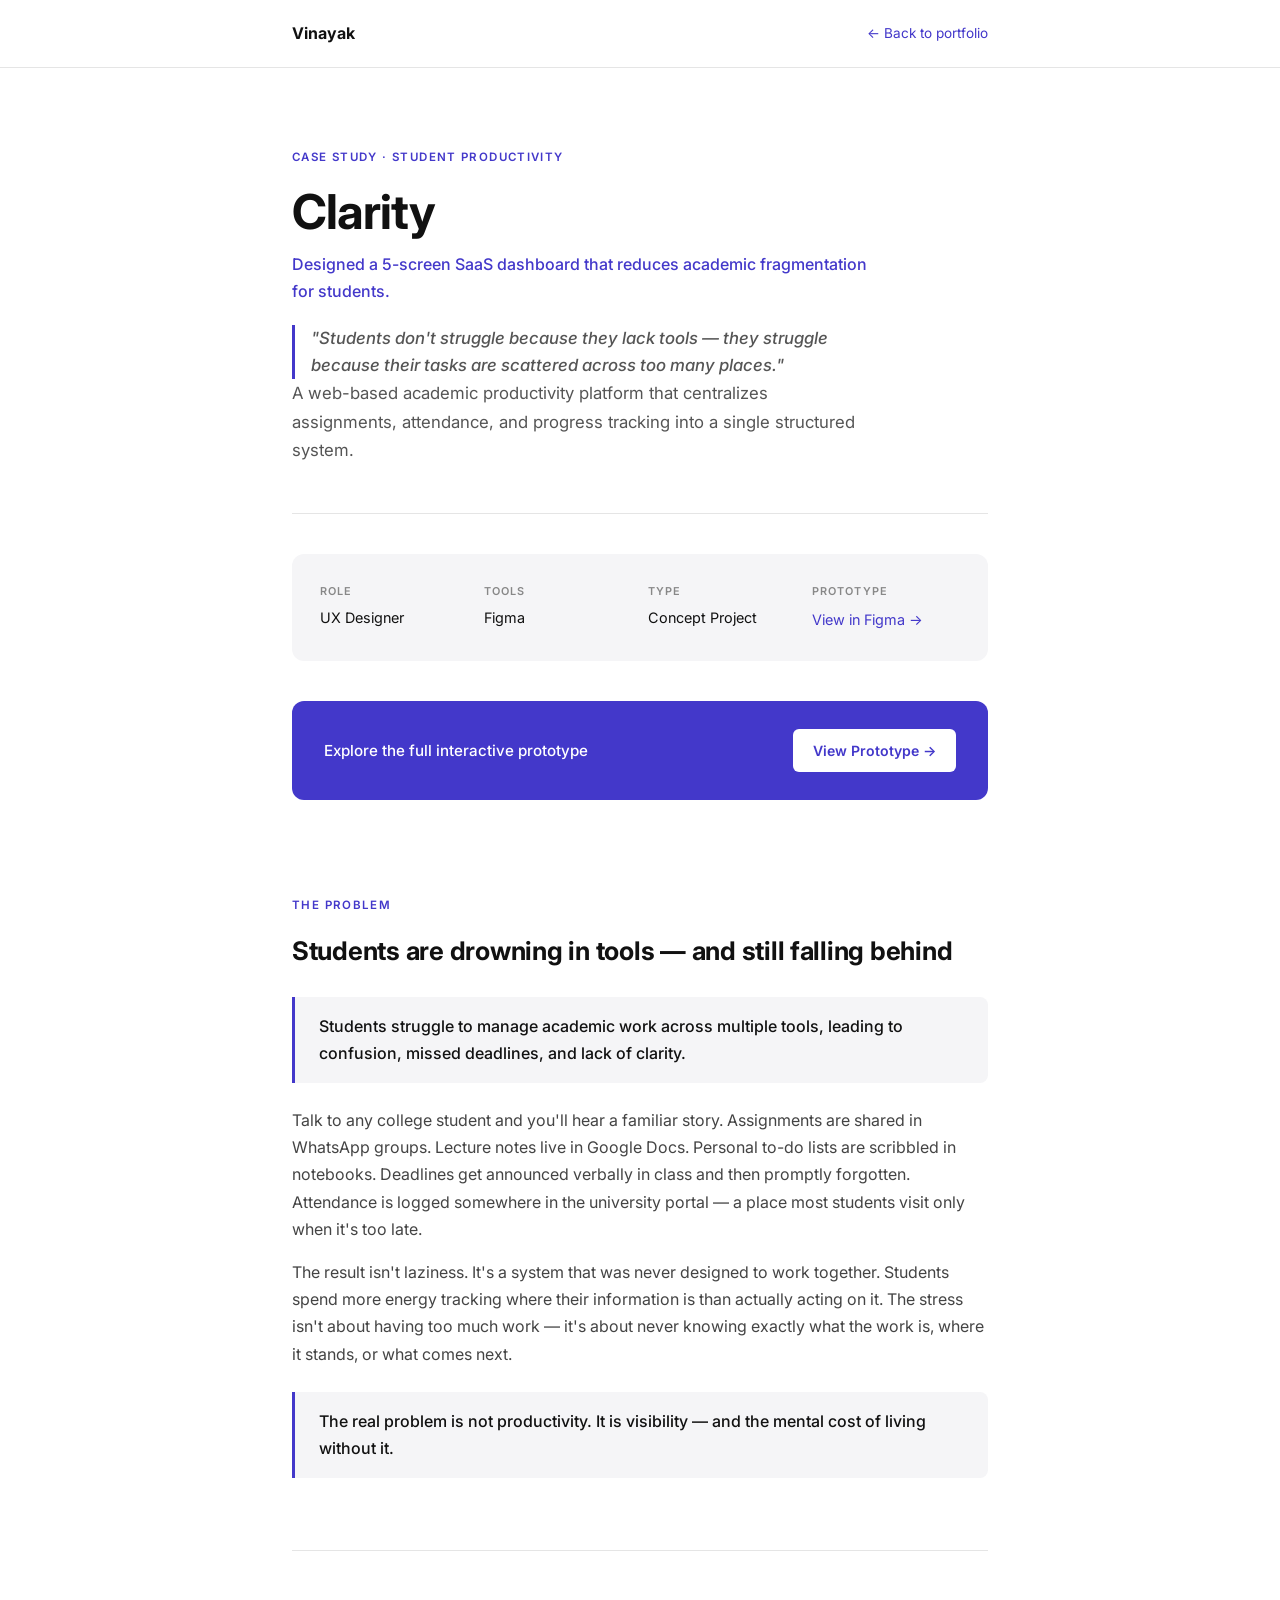
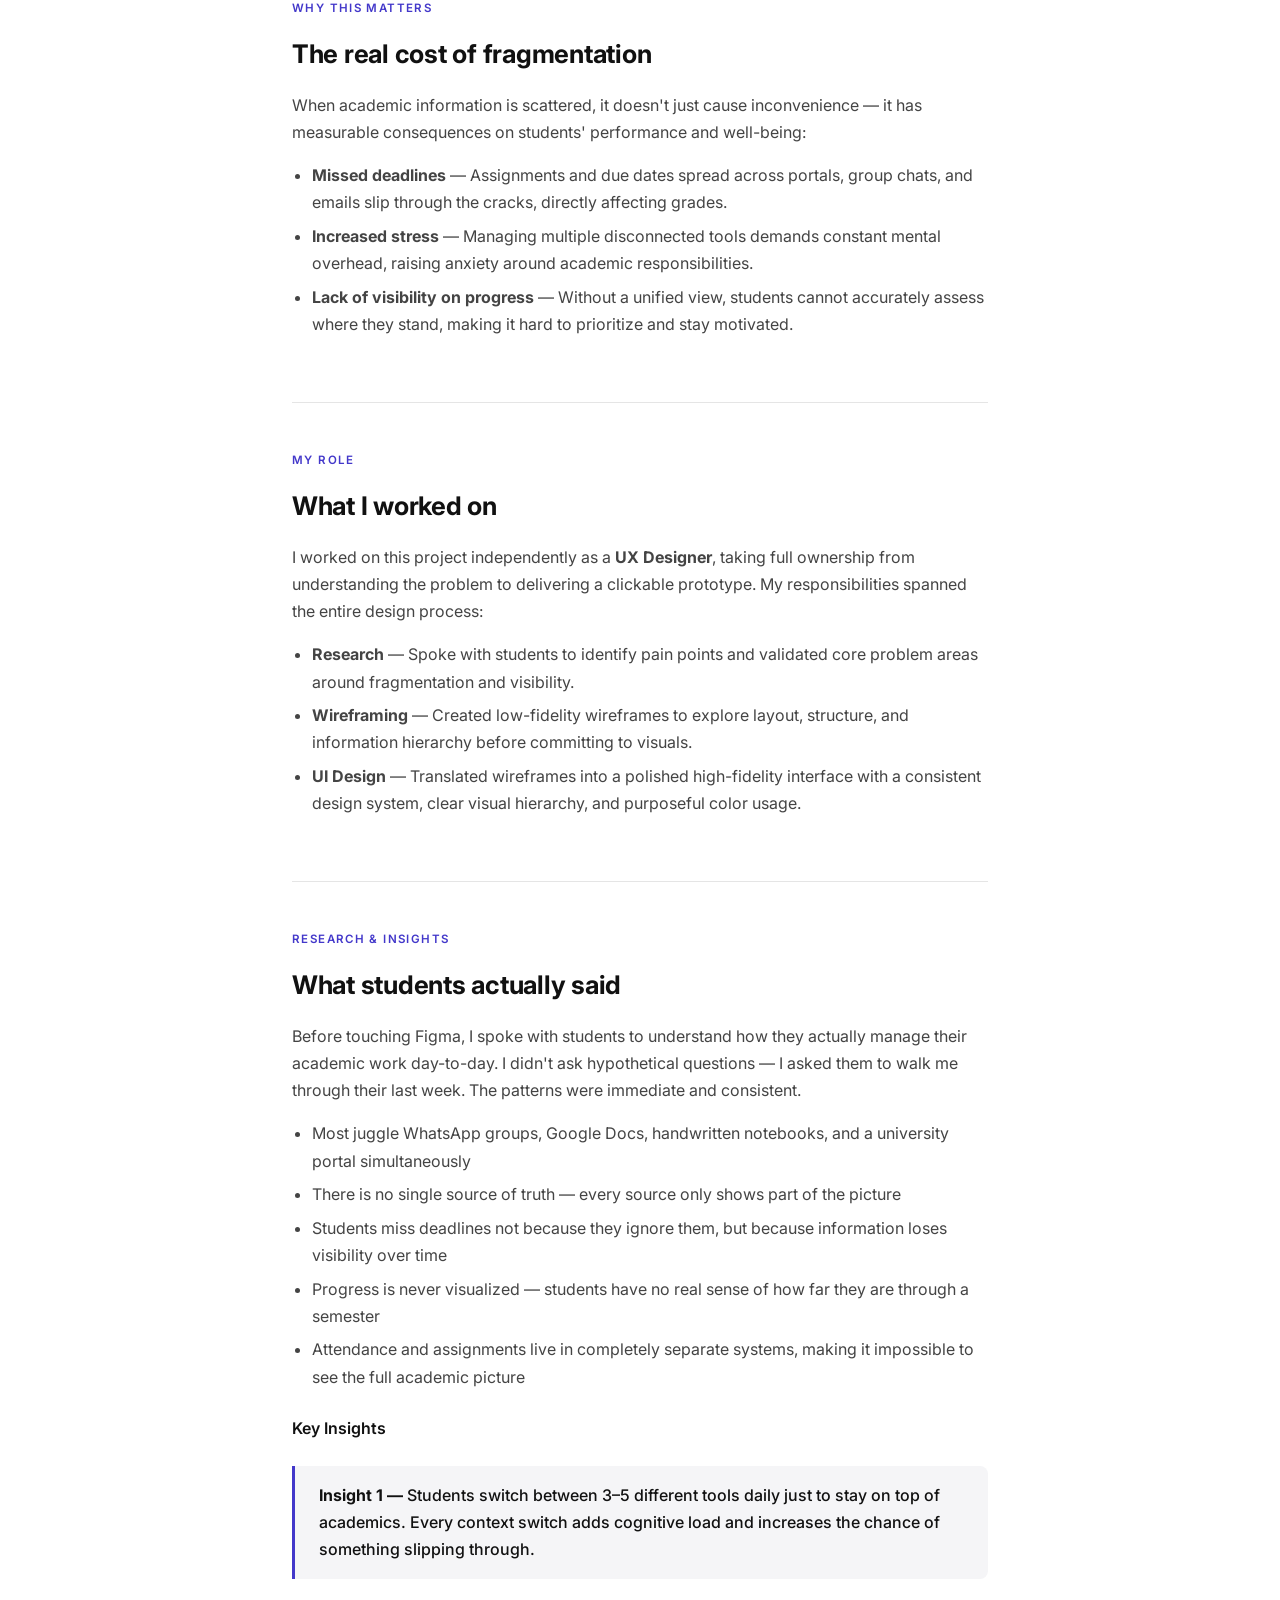
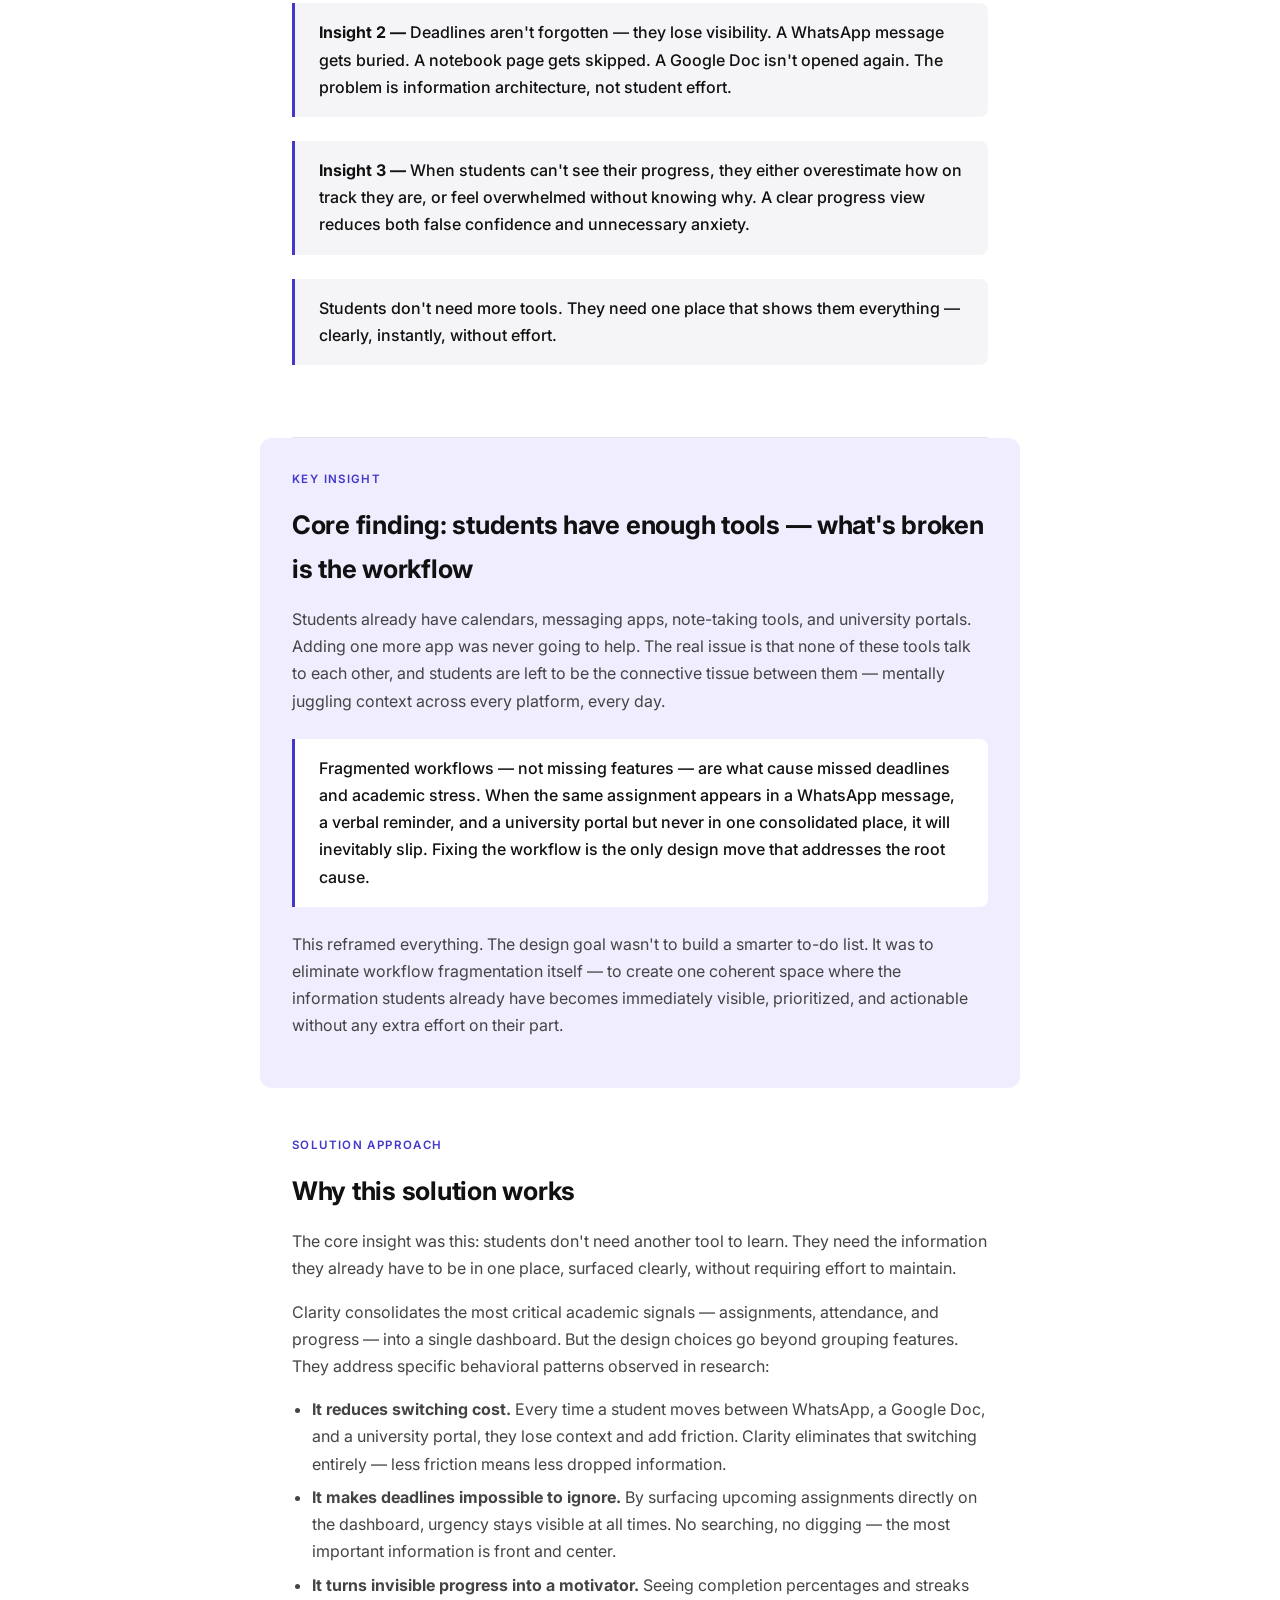
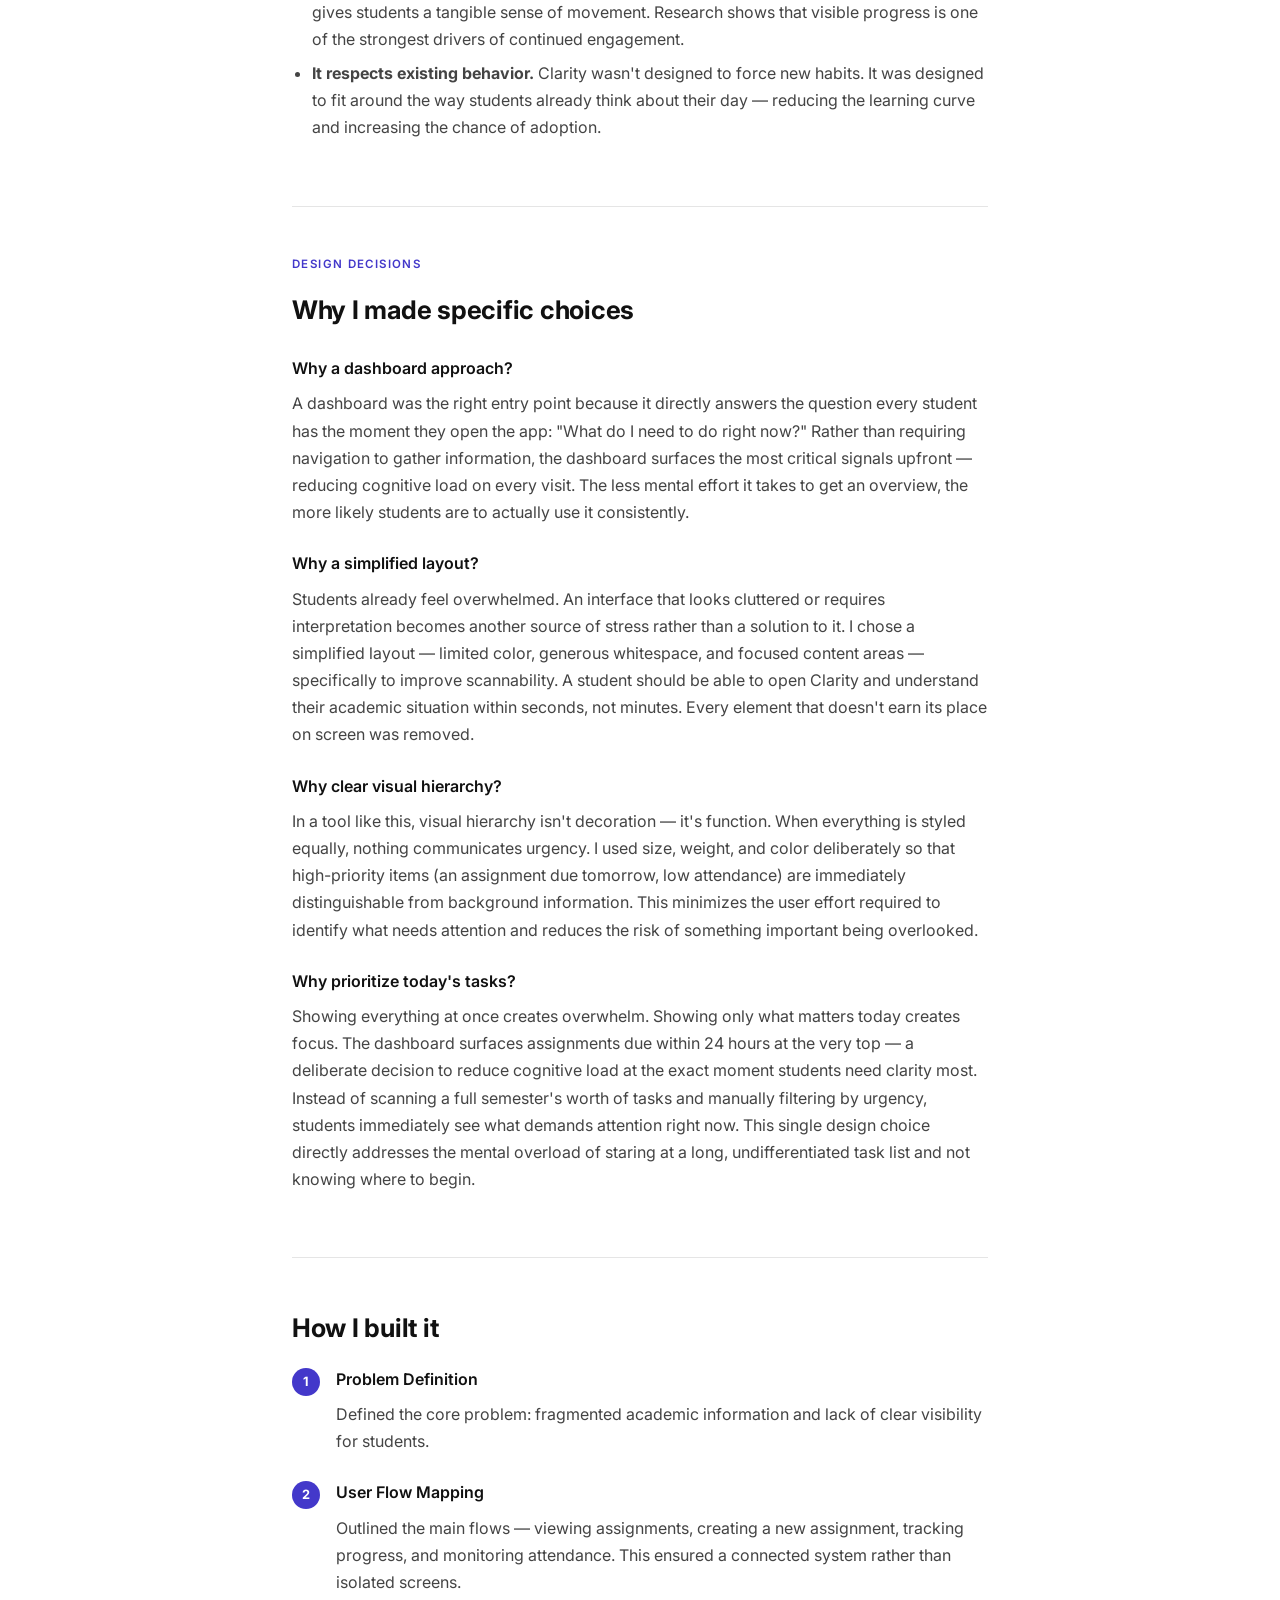
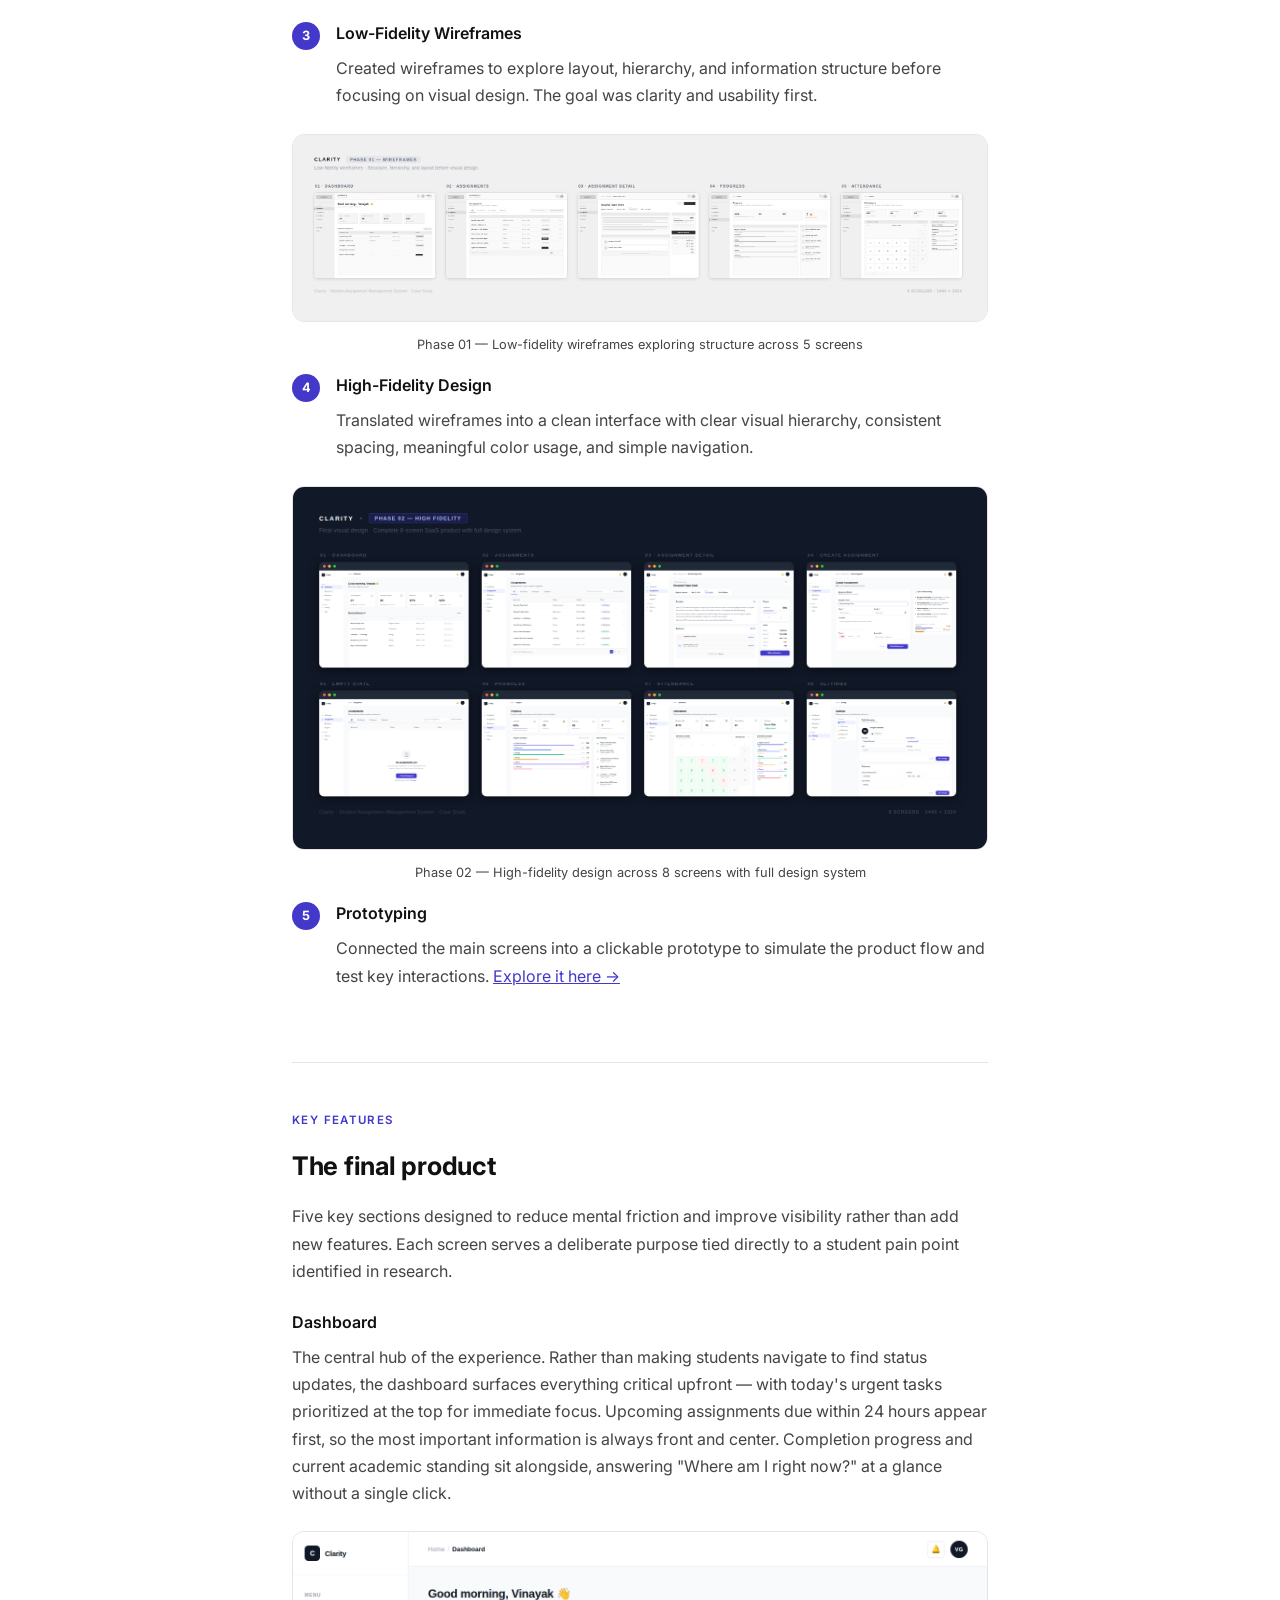
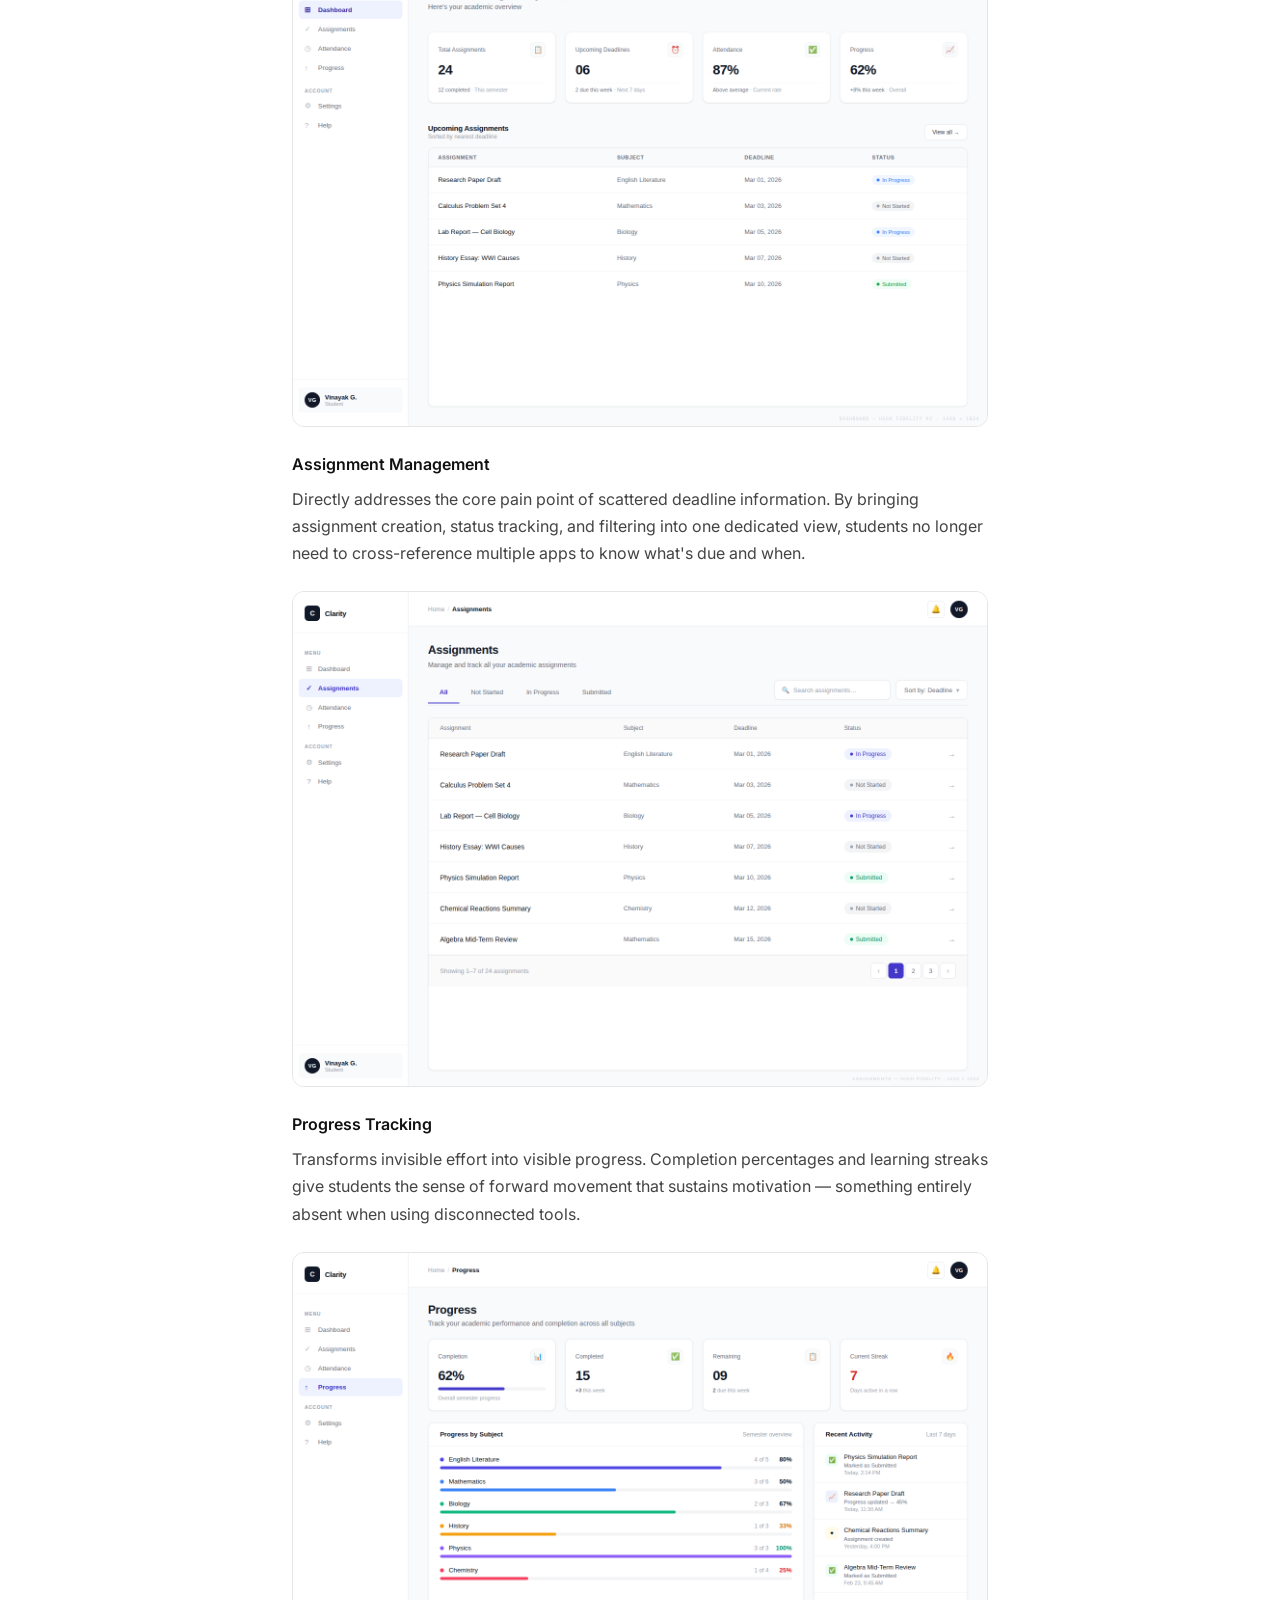
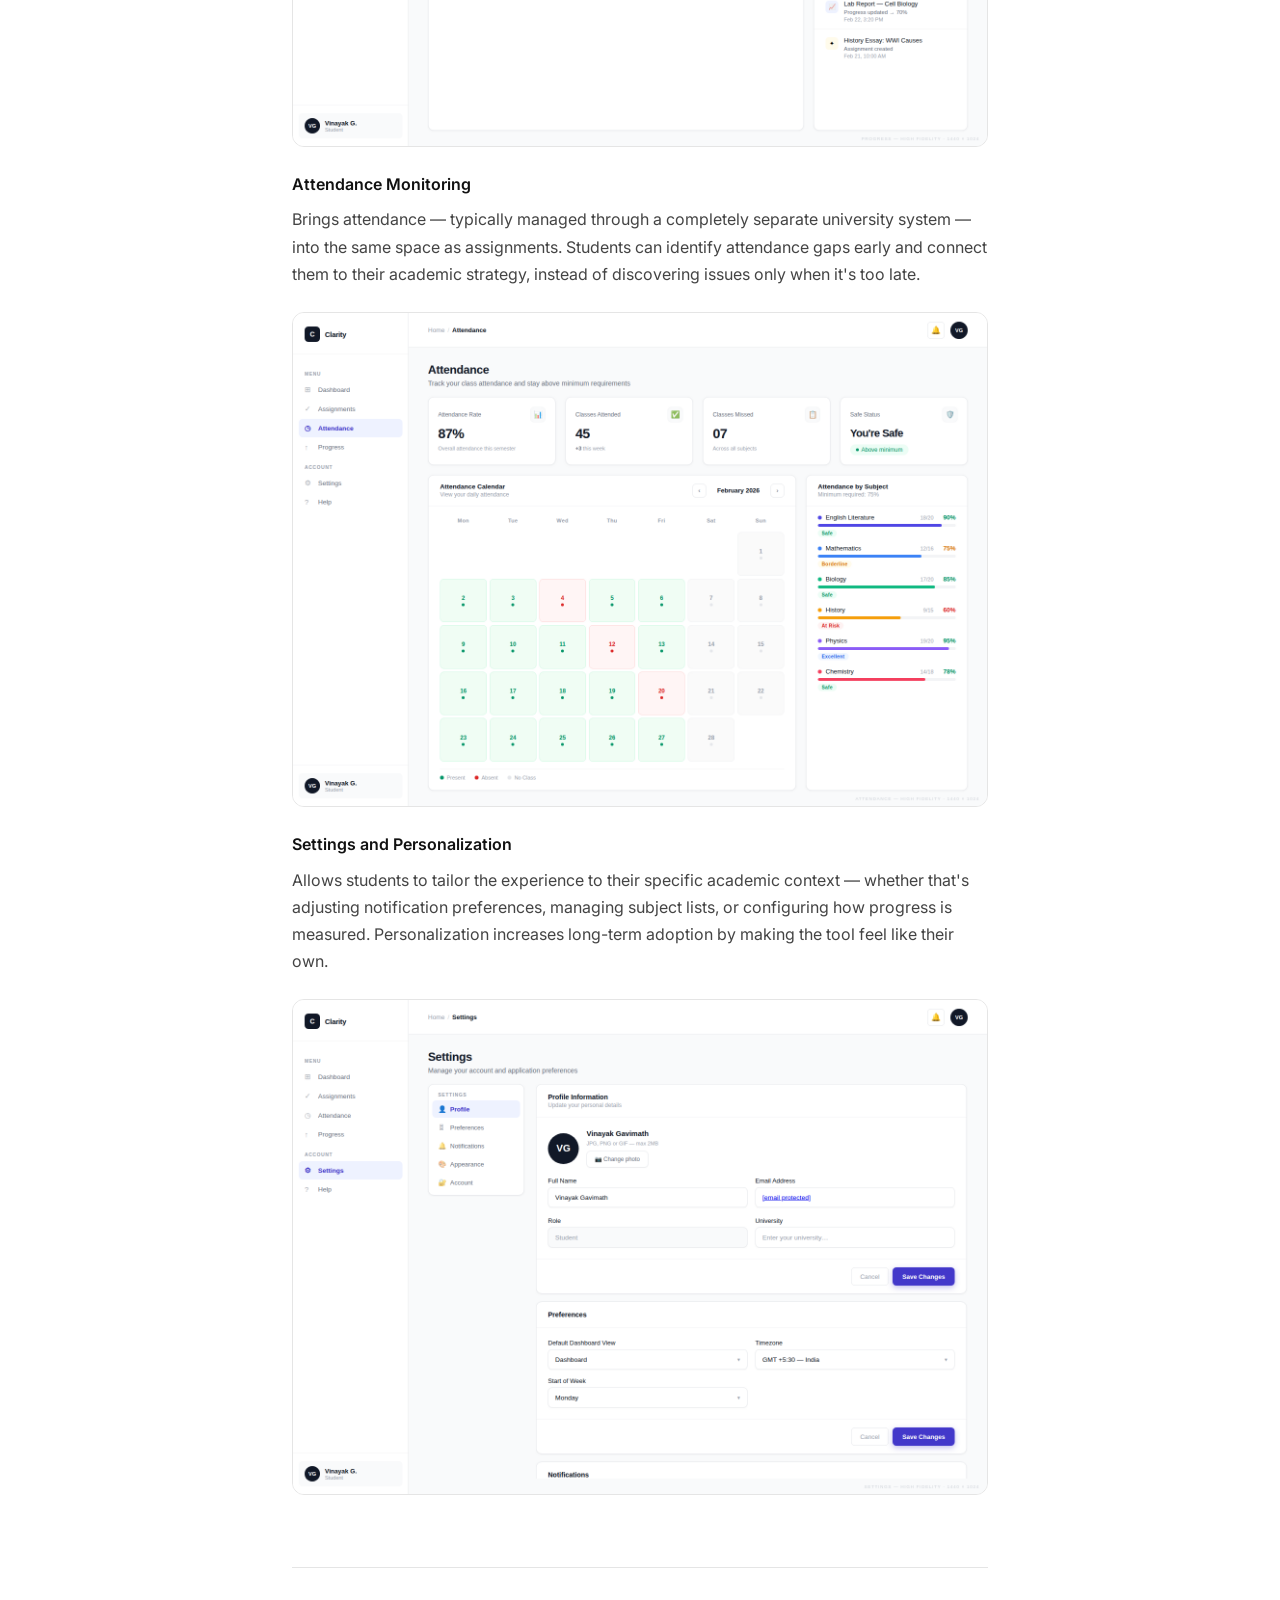
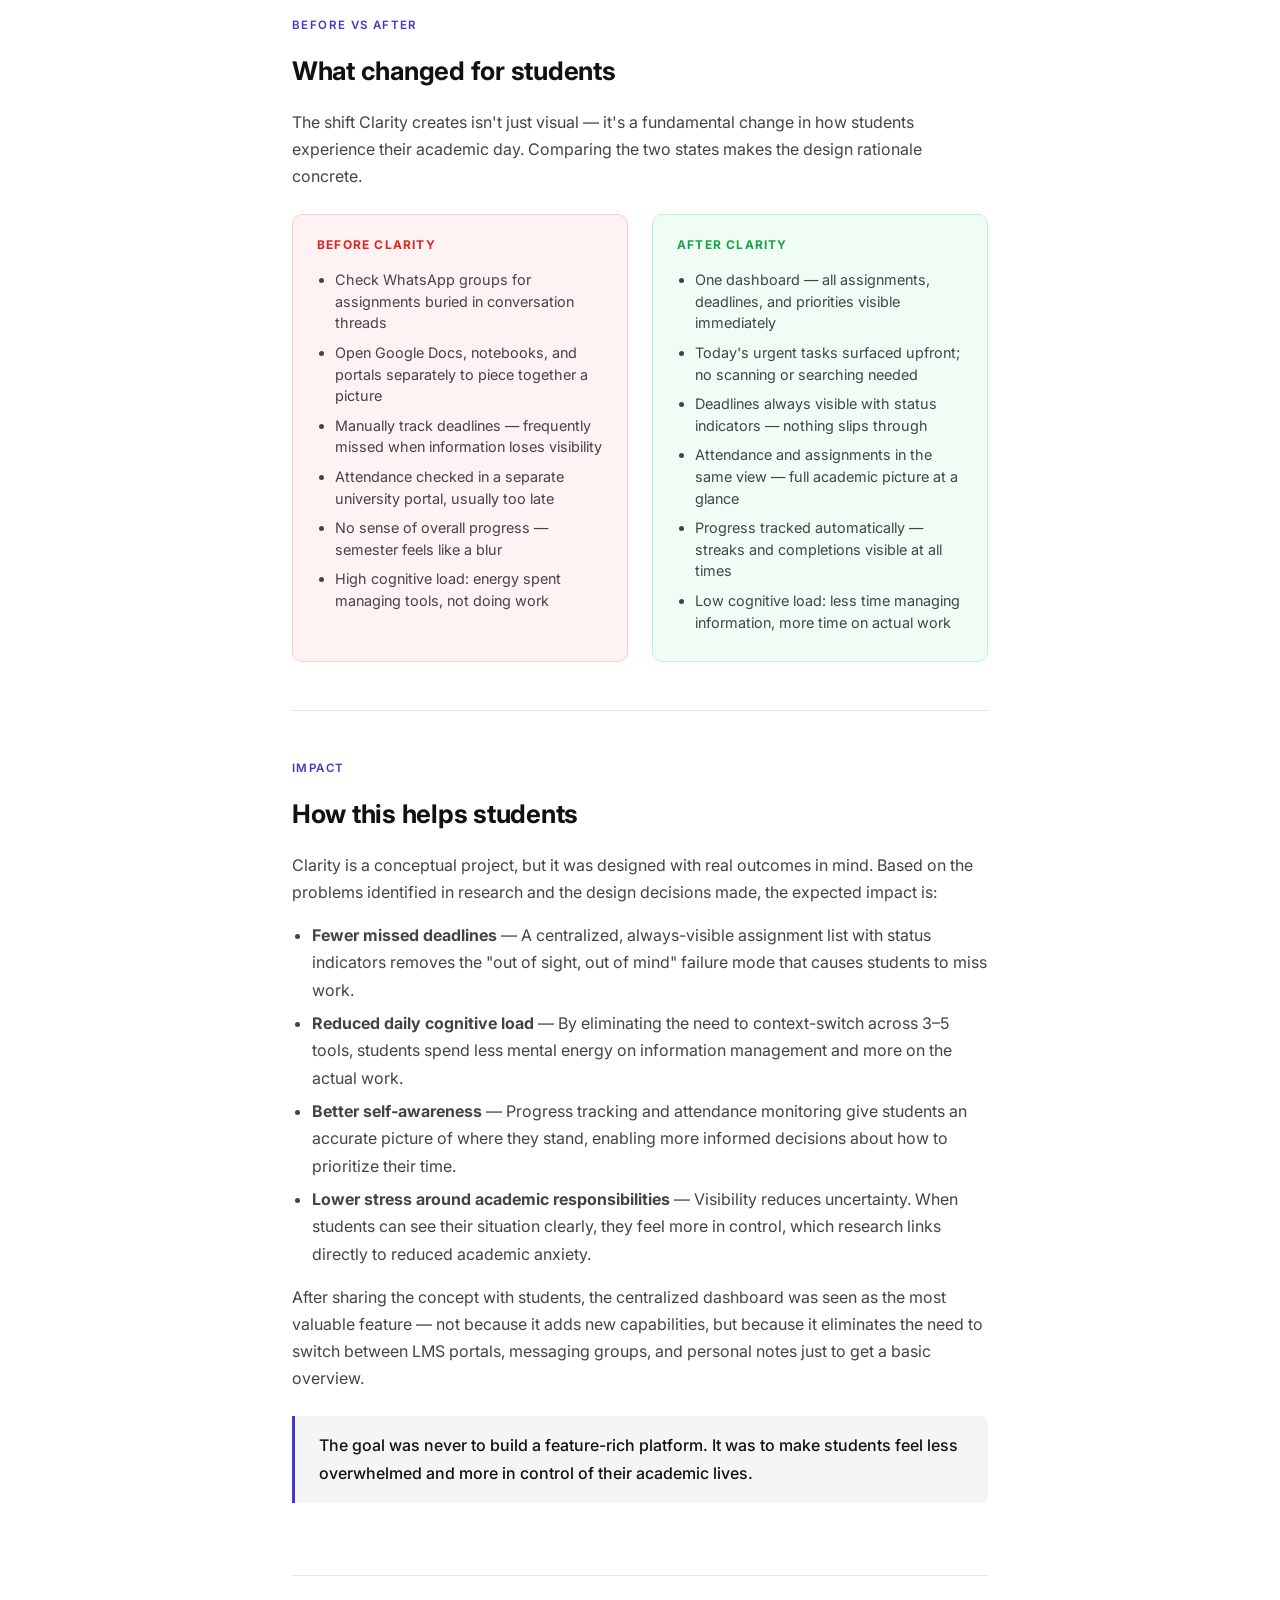
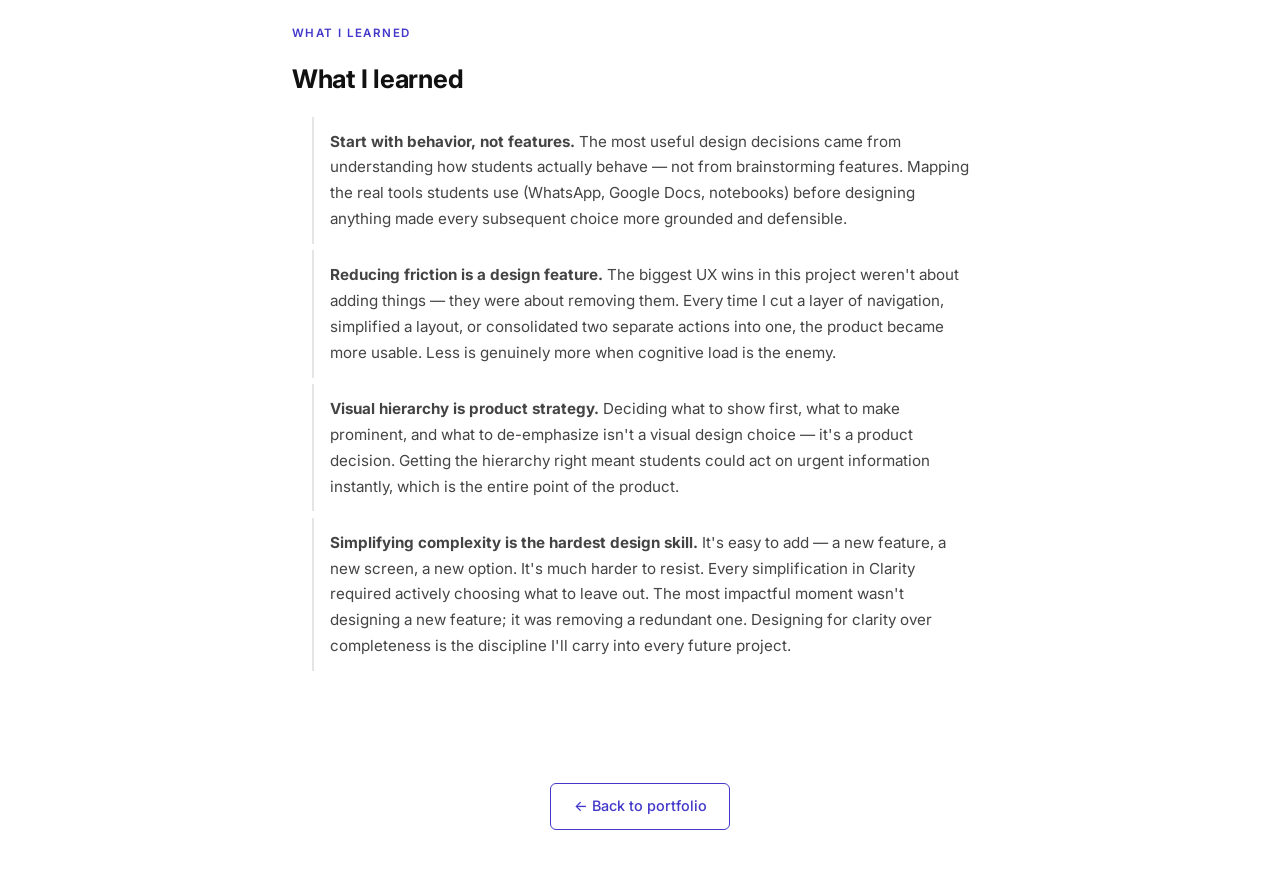
==== commit 0223667a: "Upgrade Clarity case study to interview-ready level Agent-Logs-Url: https://github.com/Vinayakgavima" ====
--- a/clarity.html
+++ b/clarity.html
@@ -73,6 +73,25 @@
     .step-content h3 { margin-top: 0; font-size: 1rem; }
     .step-content p { margin-bottom: 0; }
 
+    /* HERO HOOK */
+    .cs-hook { font-style: italic; color: #4338CA; font-size: 1.05rem; font-weight: 500; border-left: 3px solid #4338CA; padding-left: 1rem; margin: 1.25rem 0 0; line-height: 1.6; }
+
+    /* KEY INSIGHT HIGHLIGHT */
+    .cs-section--highlight { background: #f0edff; border-radius: 12px; padding: 2rem 2rem; margin: 0 -2rem; border-bottom: none; }
+    .cs-section--highlight .slabel { color: #4338CA; }
+    .cs-section--highlight .insight { background: #fff; border-left-color: #4338CA; }
+
+    /* BEFORE VS AFTER */
+    .bva-grid { display: grid; grid-template-columns: 1fr 1fr; gap: 1.5rem; margin-top: 1.5rem; }
+    .bva-col { border-radius: 10px; padding: 1.25rem 1.5rem; }
+    .bva-before { background: #fef2f2; border: 1px solid #fecaca; }
+    .bva-after { background: #f0fdf4; border: 1px solid #bbf7d0; }
+    .bva-head { font-size: 0.75rem; font-weight: 700; letter-spacing: 0.1em; text-transform: uppercase; margin-bottom: 0.85rem; }
+    .bva-before .bva-head { color: #dc2626; }
+    .bva-after .bva-head { color: #16a34a; }
+    .bva-col ul { padding-left: 1.1rem; color: #444; margin: 0; }
+    .bva-col ul li { margin-bottom: 0.5rem; font-size: 0.9rem; line-height: 1.5; }
+
     /* LEARNINGS */
     .learning-list { list-style: none; padding: 0; }
     .learning-list li { padding: 0.75rem 1rem; border-left: 2px solid #e5e5e5; margin-bottom: 0.75rem; color: #444; font-size: 0.95rem; transition: border-color 0.2s; }
@@ -87,6 +106,8 @@
       .meta-grid { grid-template-columns: 1fr 1fr; }
       .feature-grid { grid-template-columns: 1fr; }
       .proto-cta { flex-direction: column; }
+      .bva-grid { grid-template-columns: 1fr; }
+      .cs-section--highlight { margin: 0 -1rem; padding: 2rem 1rem; }
     }
     @media (max-width: 400px) {
       .meta-grid { grid-template-columns: 1fr; }
@@ -110,6 +131,7 @@
         <span class="cs-tag">Case Study · Student Productivity</span>
         <h1>Clarity</h1>
         <p class="outcome">Designed a 5-screen SaaS dashboard that reduces academic fragmentation for students.</p>
+        <p class="cs-hook">"Students don't struggle because they lack tools — they struggle because their tasks are scattered across too many places."</p>
         <p>A web-based academic productivity platform that centralizes assignments, attendance, and progress tracking into a single structured system.</p>
       </div>
 
@@ -198,7 +220,7 @@
       </div>
 
       <!-- KEY INSIGHT -->
-      <div class="cs-section">
+      <div class="cs-section cs-section--highlight">
         <span class="slabel">Key Insight</span>
         <h2>Core finding: students have enough tools — what's broken is the workflow</h2>
         <p>Students already have calendars, messaging apps, note-taking tools, and university portals. Adding one more app was never going to help. The real issue is that none of these tools talk to each other, and students are left to be the connective tissue between them — mentally juggling context across every platform, every day.</p>
@@ -235,11 +257,12 @@
 
         <h3>Why clear visual hierarchy?</h3>
         <p>In a tool like this, visual hierarchy isn't decoration — it's function. When everything is styled equally, nothing communicates urgency. I used size, weight, and color deliberately so that high-priority items (an assignment due tomorrow, low attendance) are immediately distinguishable from background information. This minimizes the user effort required to identify what needs attention and reduces the risk of something important being overlooked.</p>
+        <h3>Why prioritize today's tasks?</h3>
+        <p>Showing everything at once creates overwhelm. Showing only what matters today creates focus. The dashboard surfaces assignments due within 24 hours at the very top — a deliberate decision to reduce cognitive load at the exact moment students need clarity most. Instead of scanning a full semester's worth of tasks and manually filtering by urgency, students immediately see what demands attention right now. This single design choice directly addresses the mental overload of staring at a long, undifferentiated task list and not knowing where to begin.</p>
       </div>
 
       <!-- DESIGN PROCESS -->
       <div class="cs-section">
-        <span class="slabel">Design Process</span>
         <h2>How I built it</h2>
 
         <div class="step">
@@ -296,7 +319,7 @@
         <p>Five key sections designed to reduce mental friction and improve visibility rather than add new features. Each screen serves a deliberate purpose tied directly to a student pain point identified in research.</p>
 
         <h3>Dashboard</h3>
-        <p>The central hub of the experience. Rather than making students navigate to find status updates, the dashboard surfaces everything critical upfront: upcoming assignments, completion progress, and current academic standing. It answers "Where am I right now?" at a glance.</p>
+        <p>The central hub of the experience. Rather than making students navigate to find status updates, the dashboard surfaces everything critical upfront — with today's urgent tasks prioritized at the top for immediate focus. Upcoming assignments due within 24 hours appear first, so the most important information is always front and center. Completion progress and current academic standing sit alongside, answering "Where am I right now?" at a glance without a single click.</p>
         <img src="Clarity Dashboard.png" alt="Clarity Dashboard" class="cs-img" />
 
         <h3>Assignment Management</h3>
@@ -314,6 +337,37 @@
         <h3>Settings and Personalization</h3>
         <p>Allows students to tailor the experience to their specific academic context — whether that's adjusting notification preferences, managing subject lists, or configuring how progress is measured. Personalization increases long-term adoption by making the tool feel like their own.</p>
         <img src="Clarity Settings &amp; Personalization.png" alt="Clarity Settings" class="cs-img" />
+      </div>
+
+      <!-- BEFORE VS AFTER -->
+      <div class="cs-section">
+        <span class="slabel">Before vs After</span>
+        <h2>What changed for students</h2>
+        <p>The shift Clarity creates isn't just visual — it's a fundamental change in how students experience their academic day. Comparing the two states makes the design rationale concrete.</p>
+        <div class="bva-grid">
+          <div class="bva-col bva-before">
+            <div class="bva-head">Before Clarity</div>
+            <ul>
+              <li>Check WhatsApp groups for assignments buried in conversation threads</li>
+              <li>Open Google Docs, notebooks, and portals separately to piece together a picture</li>
+              <li>Manually track deadlines — frequently missed when information loses visibility</li>
+              <li>Attendance checked in a separate university portal, usually too late</li>
+              <li>No sense of overall progress — semester feels like a blur</li>
+              <li>High cognitive load: energy spent managing tools, not doing work</li>
+            </ul>
+          </div>
+          <div class="bva-col bva-after">
+            <div class="bva-head">After Clarity</div>
+            <ul>
+              <li>One dashboard — all assignments, deadlines, and priorities visible immediately</li>
+              <li>Today's urgent tasks surfaced upfront; no scanning or searching needed</li>
+              <li>Deadlines always visible with status indicators — nothing slips through</li>
+              <li>Attendance and assignments in the same view — full academic picture at a glance</li>
+              <li>Progress tracked automatically — streaks and completions visible at all times</li>
+              <li>Low cognitive load: less time managing information, more time on actual work</li>
+            </ul>
+          </div>
+        </div>
       </div>
 
       <!-- IMPACT -->
@@ -341,6 +395,7 @@
           <li><strong>Start with behavior, not features.</strong> The most useful design decisions came from understanding how students actually behave — not from brainstorming features. Mapping the real tools students use (WhatsApp, Google Docs, notebooks) before designing anything made every subsequent choice more grounded and defensible.</li>
           <li><strong>Reducing friction is a design feature.</strong> The biggest UX wins in this project weren't about adding things — they were about removing them. Every time I cut a layer of navigation, simplified a layout, or consolidated two separate actions into one, the product became more usable. Less is genuinely more when cognitive load is the enemy.</li>
           <li><strong>Visual hierarchy is product strategy.</strong> Deciding what to show first, what to make prominent, and what to de-emphasize isn't a visual design choice — it's a product decision. Getting the hierarchy right meant students could act on urgent information instantly, which is the entire point of the product.</li>
+          <li><strong>Simplifying complexity is the hardest design skill.</strong> It's easy to add — a new feature, a new screen, a new option. It's much harder to resist. Every simplification in Clarity required actively choosing what to leave out. The most impactful moment wasn't designing a new feature; it was removing a redundant one. Designing for clarity over completeness is the discipline I'll carry into every future project.</li>
         </ul>
       </div>
 
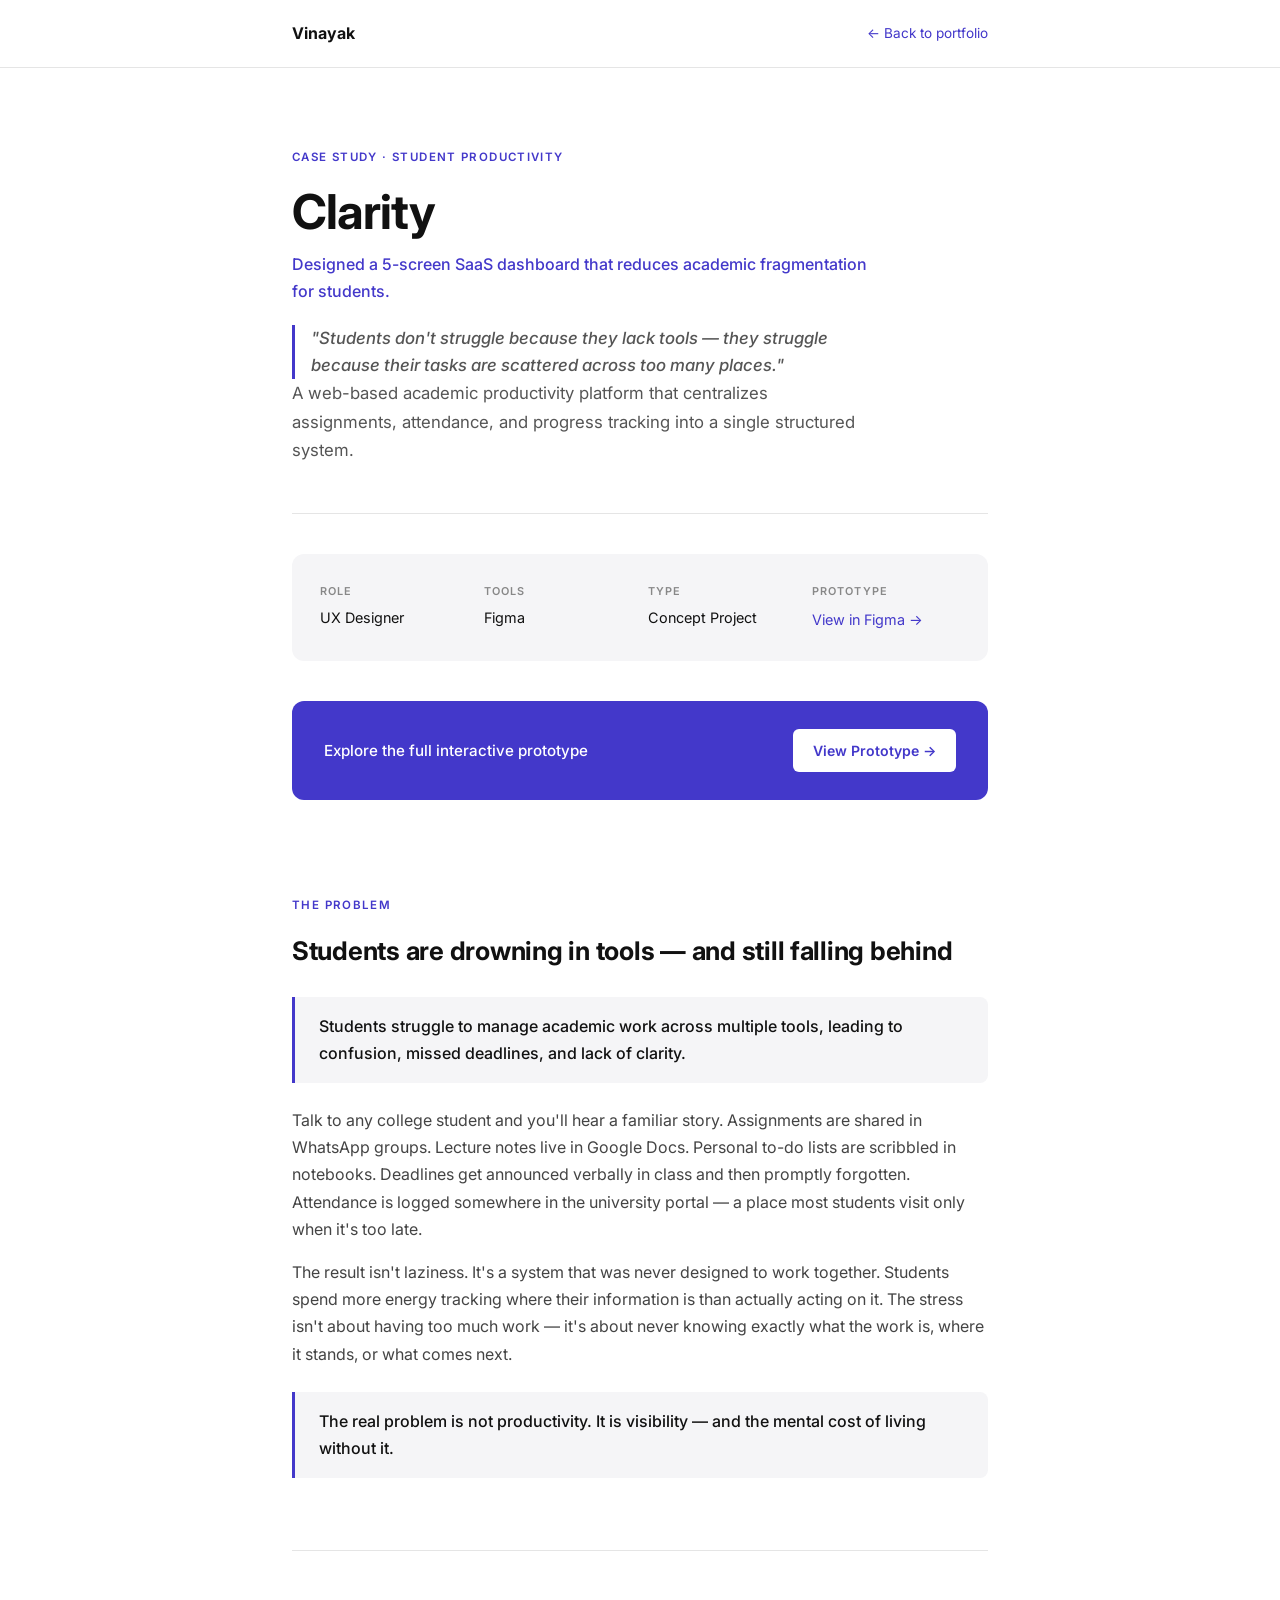
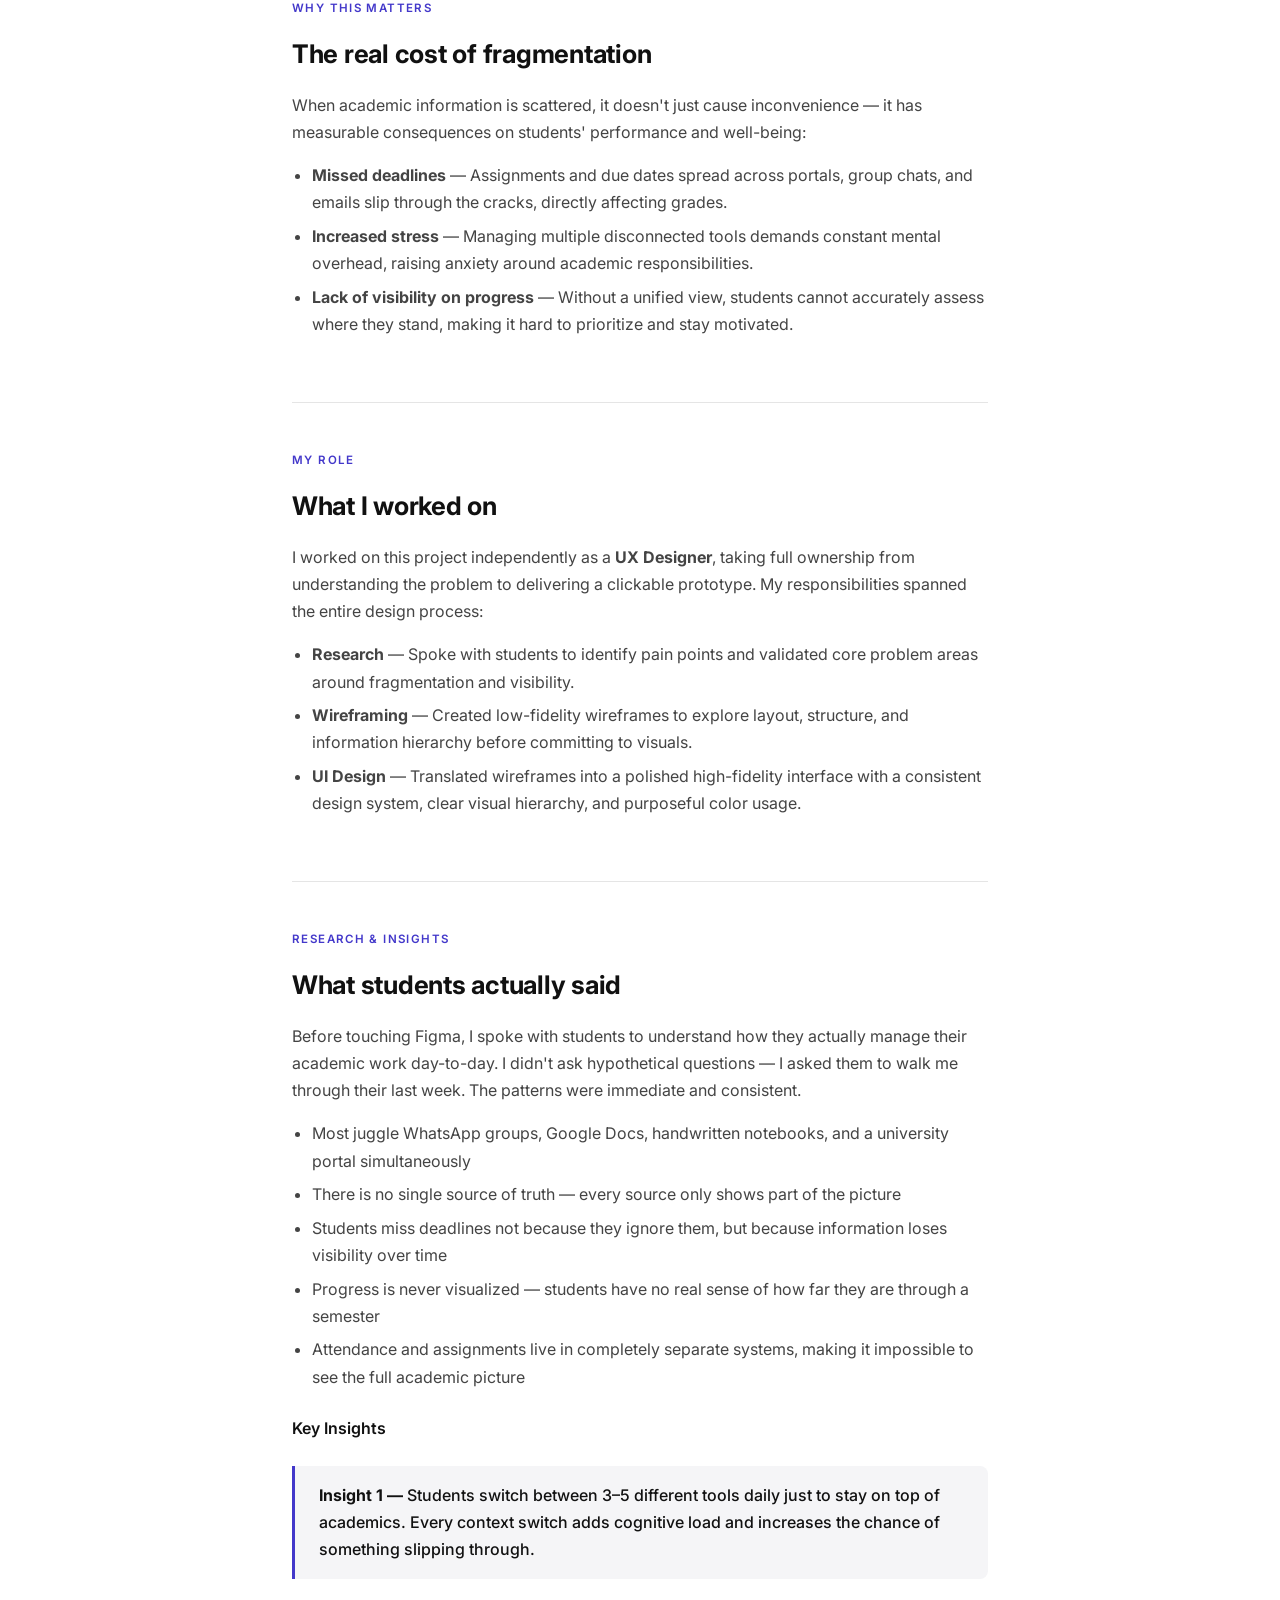
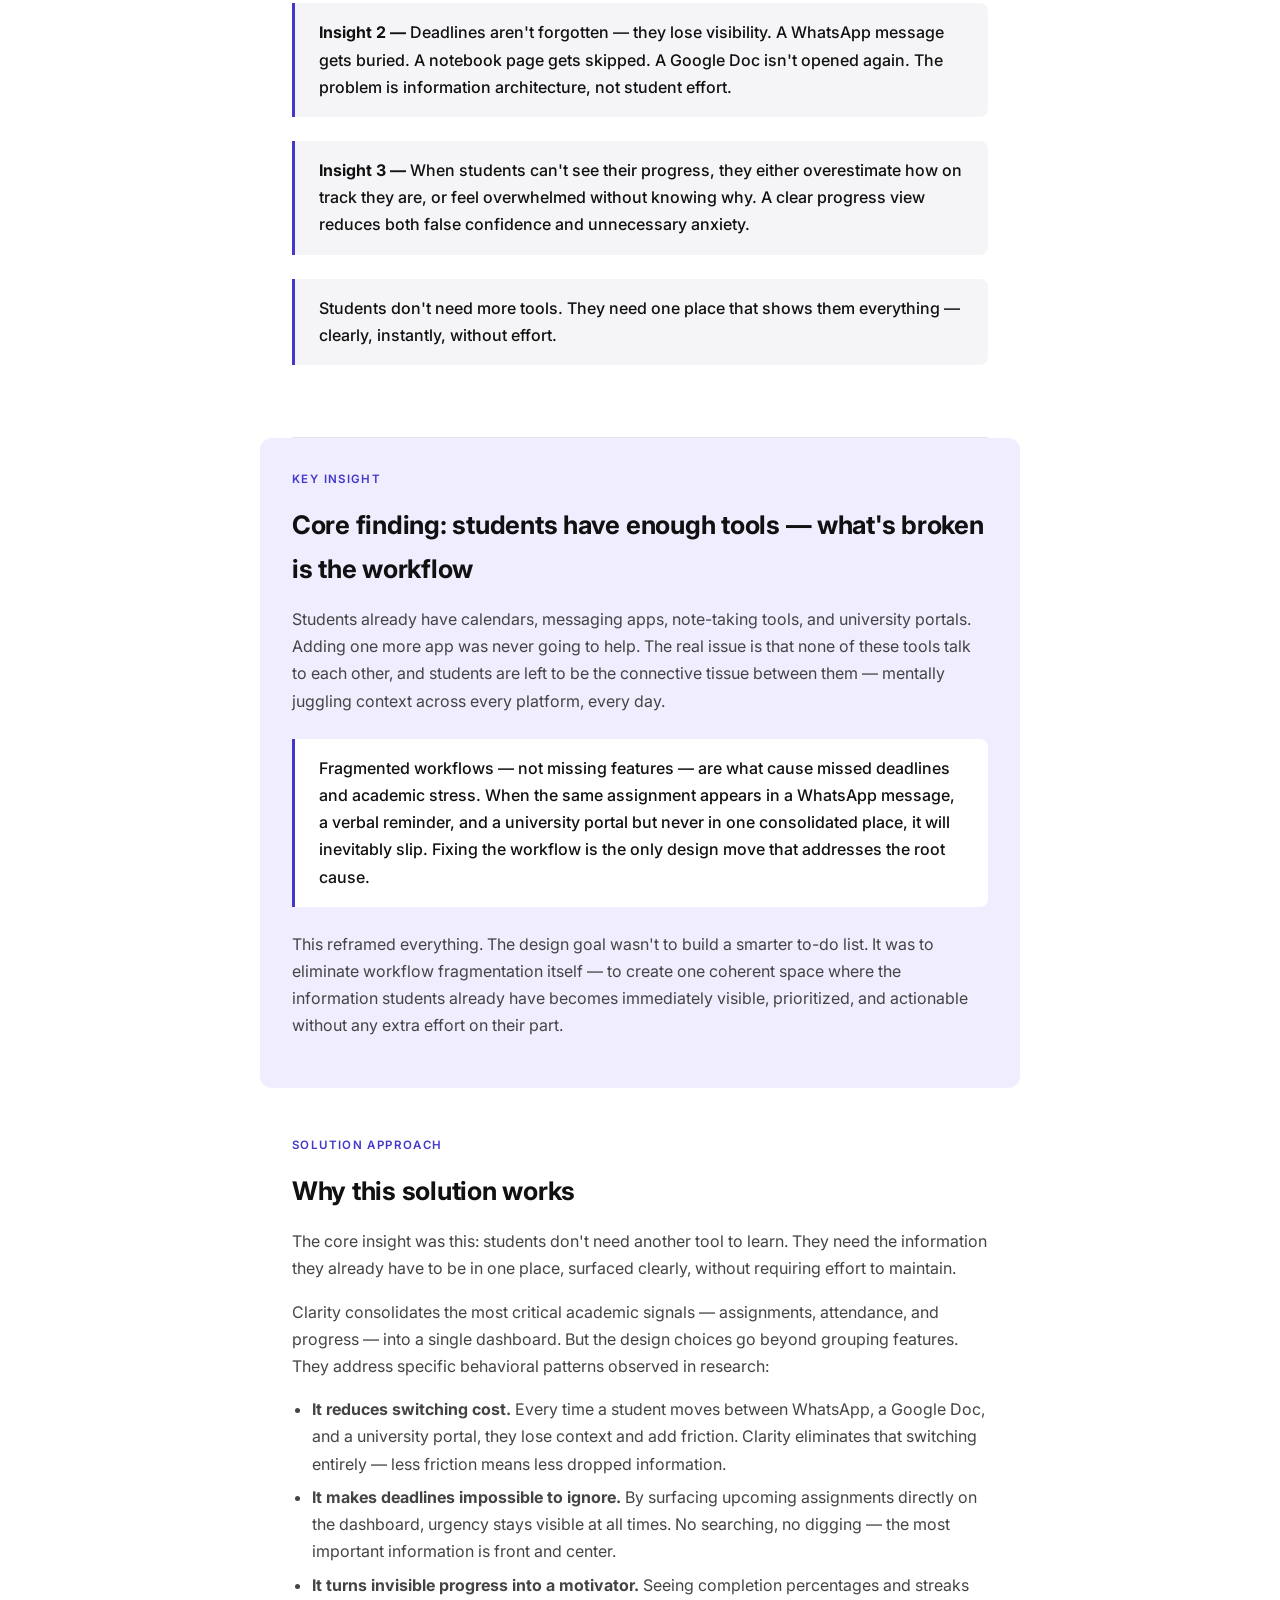
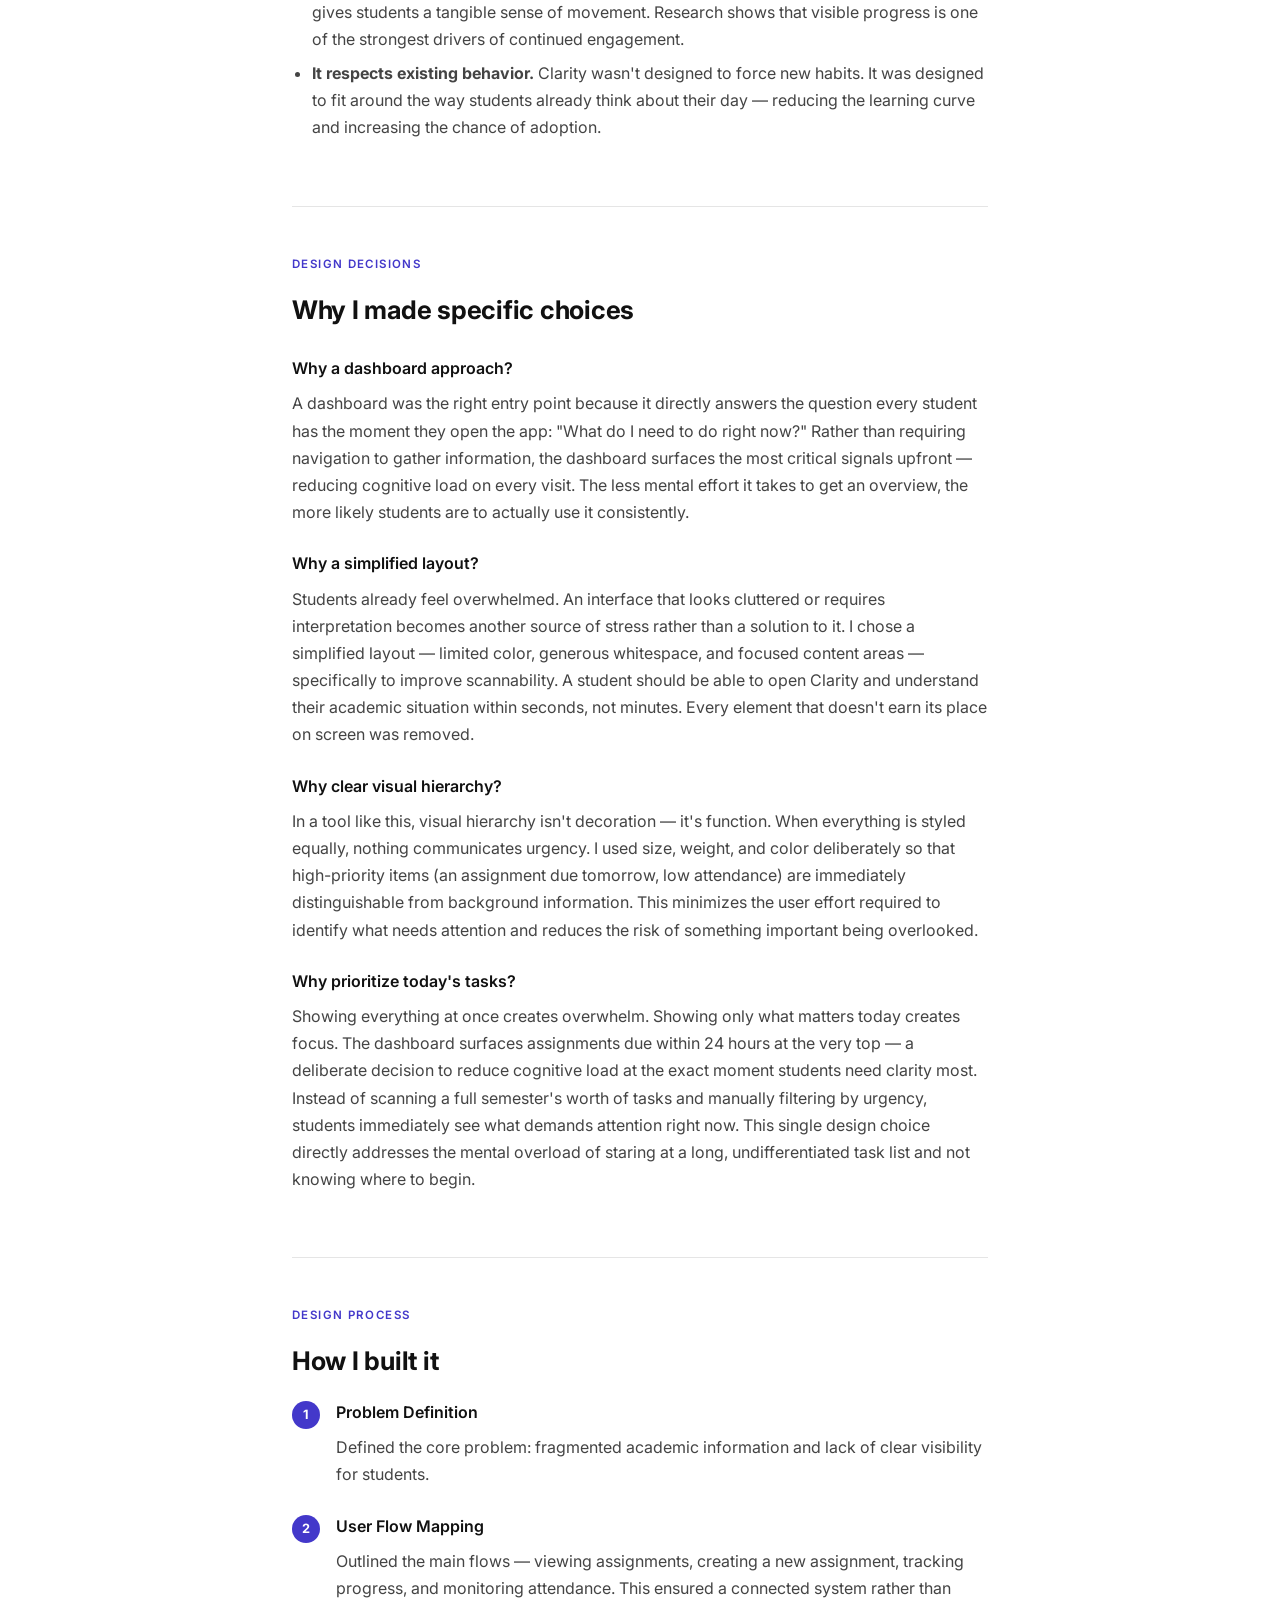
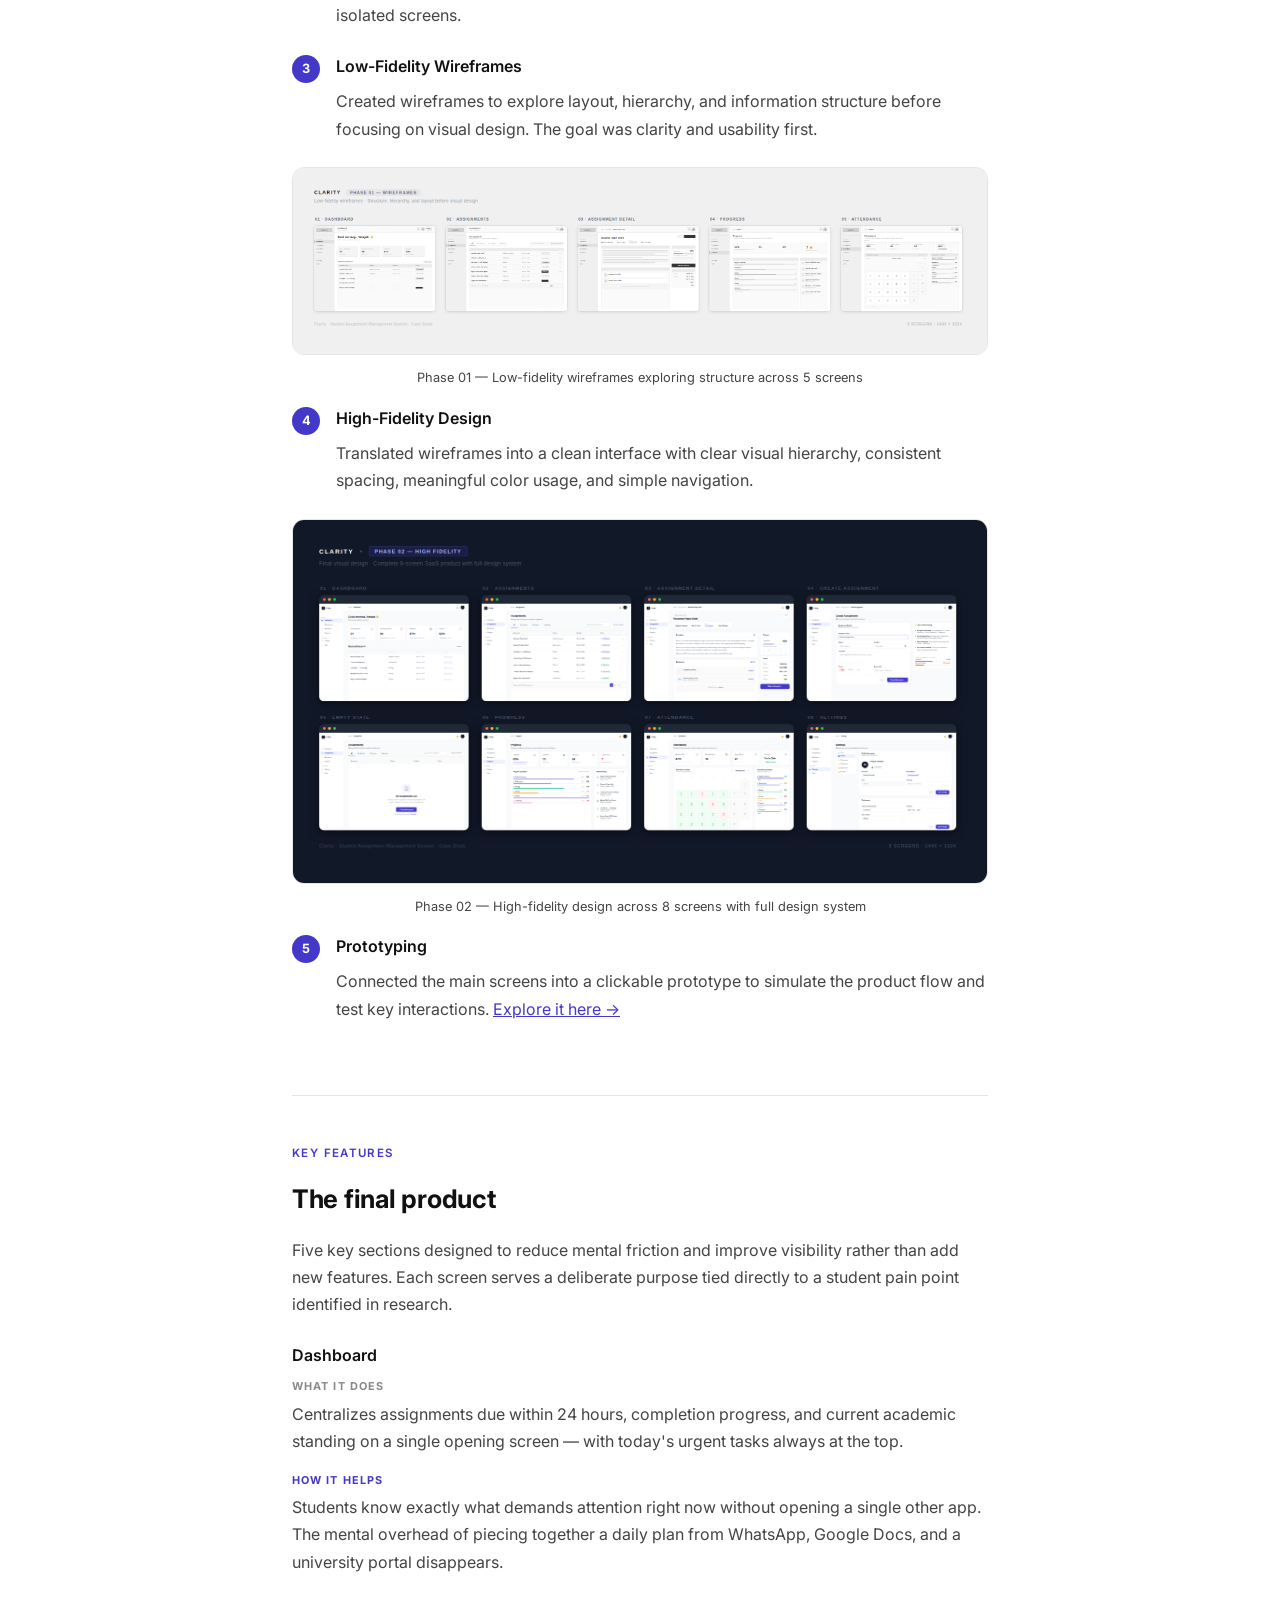
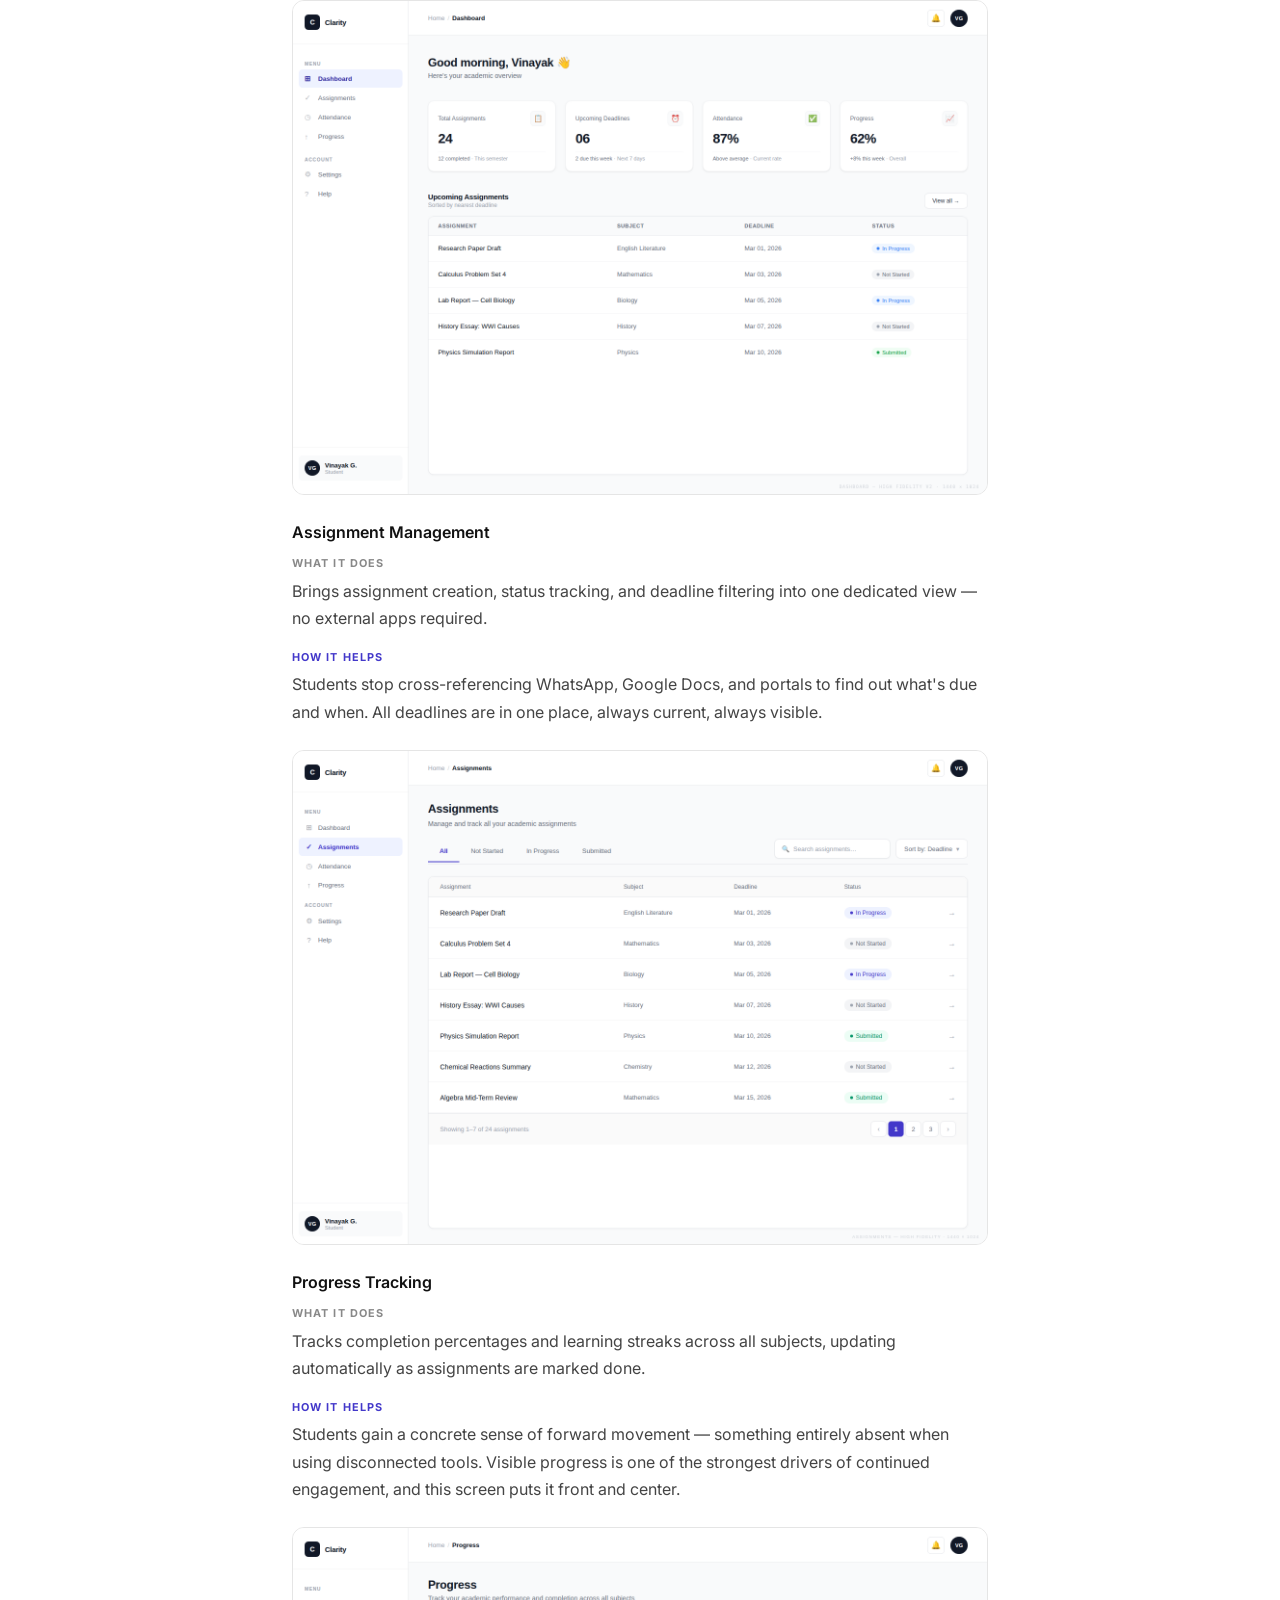
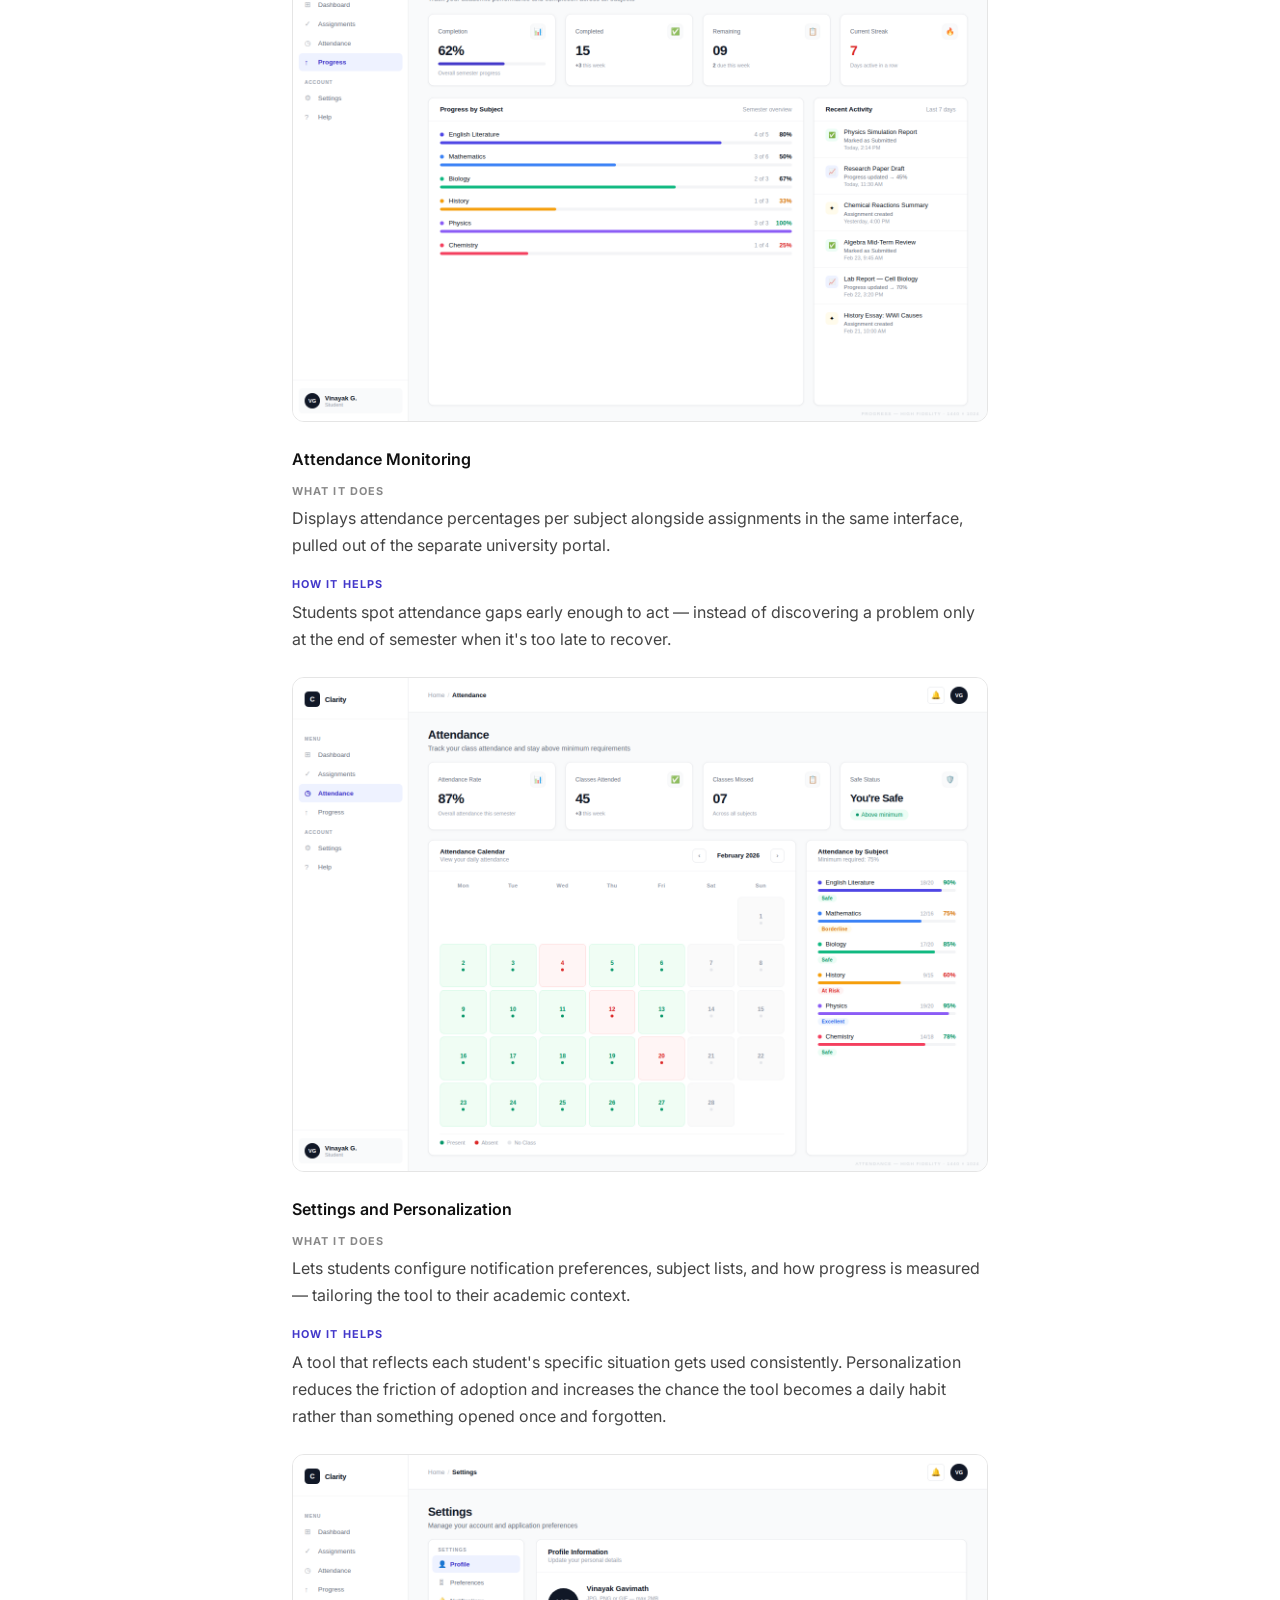
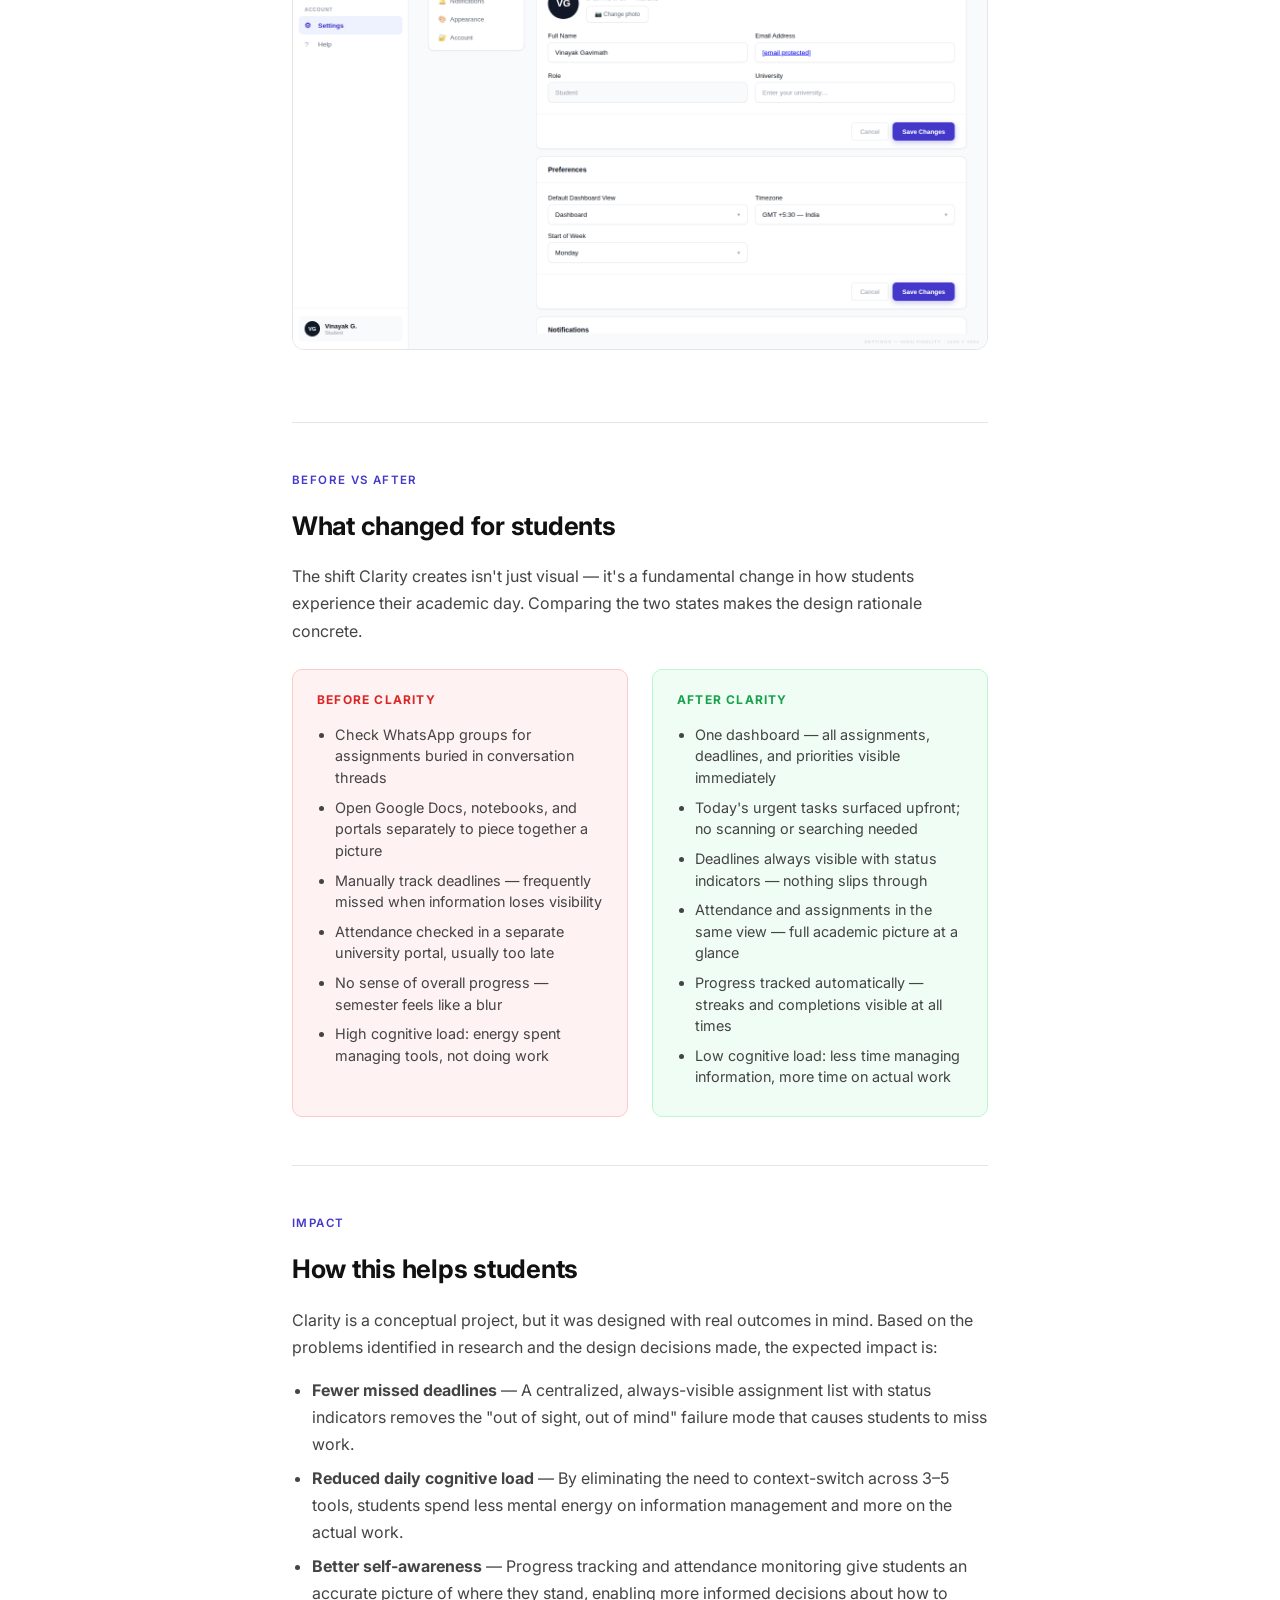
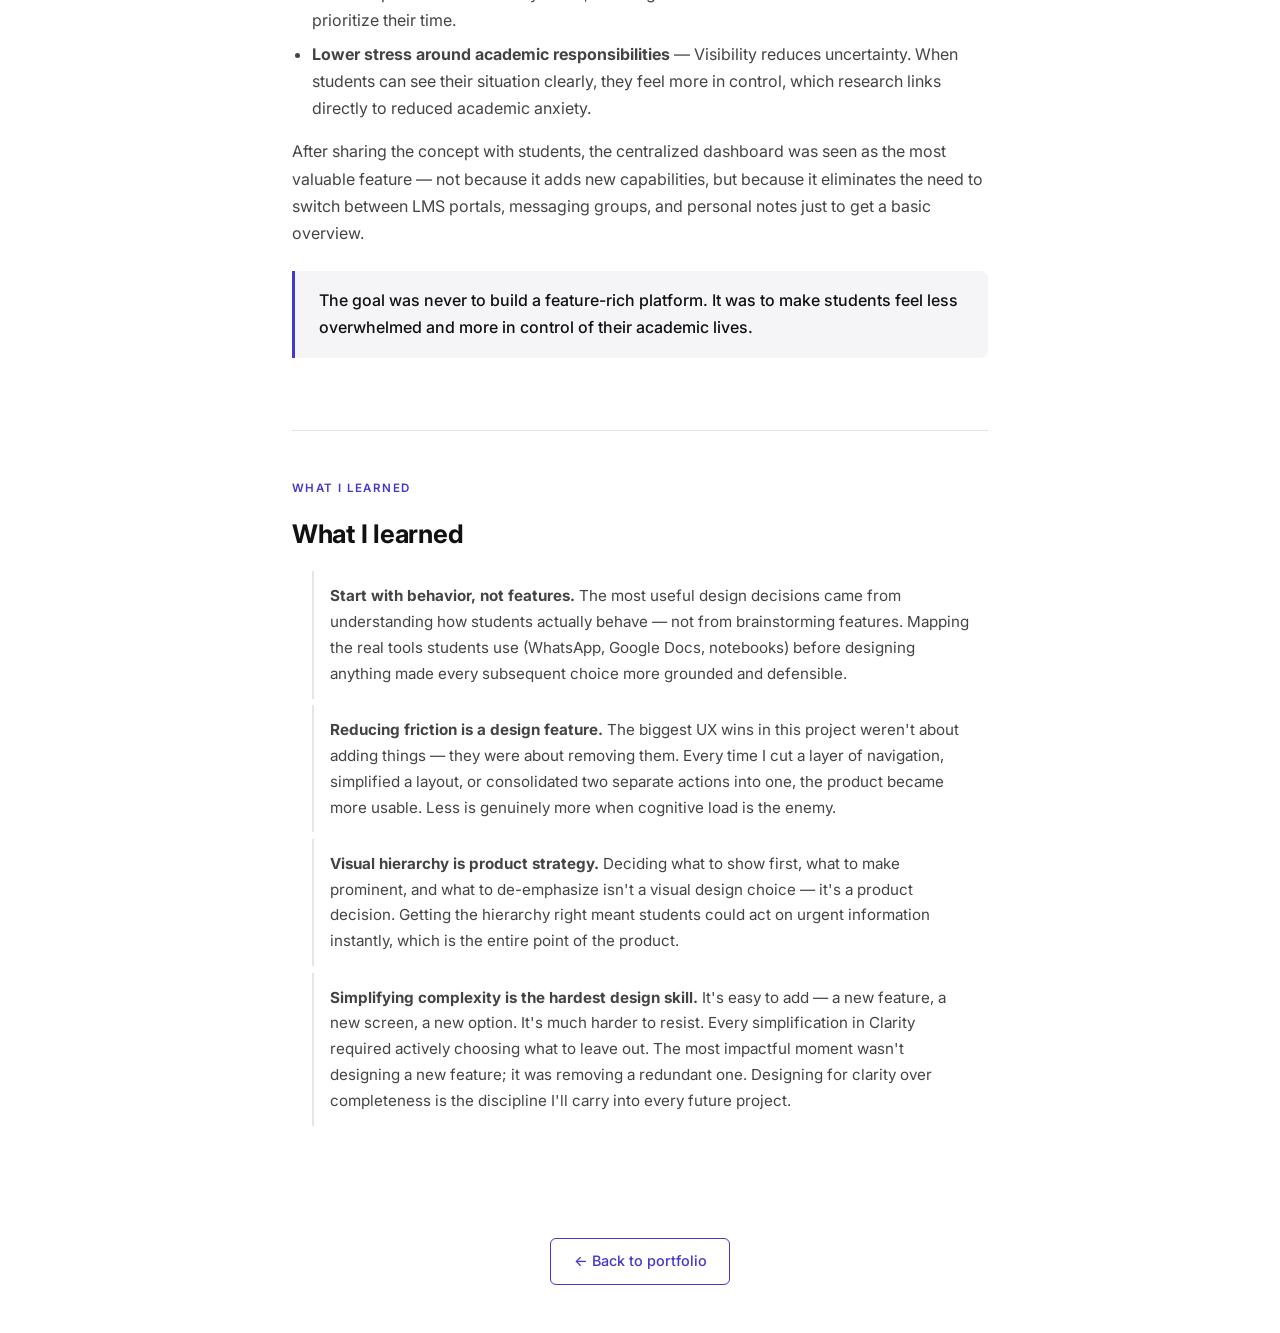
==== commit 8cb6958c: "Add screen explanations, restore Design Process label, fix spacing and spelling Agent-Logs-Url: http" ====
--- a/clarity.html
+++ b/clarity.html
@@ -92,6 +92,11 @@
     .bva-col ul { padding-left: 1.1rem; color: #444; margin: 0; }
     .bva-col ul li { margin-bottom: 0.5rem; font-size: 0.9rem; line-height: 1.5; }
 
+    /* SCREEN EXPLANATION LABELS */
+    .cs-section p.screen-what, .cs-section p.screen-how { font-size: 0.68rem; font-weight: 700; letter-spacing: 0.1em; text-transform: uppercase; margin-bottom: 0.3rem; }
+    .cs-section p.screen-what { color: #888; }
+    .cs-section p.screen-how { color: #4338CA; margin-top: 0.75rem; }
+
     /* LEARNINGS */
     .learning-list { list-style: none; padding: 0; }
     .learning-list li { padding: 0.75rem 1rem; border-left: 2px solid #e5e5e5; margin-bottom: 0.75rem; color: #444; font-size: 0.95rem; transition: border-color 0.2s; }
@@ -257,12 +262,14 @@
 
         <h3>Why clear visual hierarchy?</h3>
         <p>In a tool like this, visual hierarchy isn't decoration — it's function. When everything is styled equally, nothing communicates urgency. I used size, weight, and color deliberately so that high-priority items (an assignment due tomorrow, low attendance) are immediately distinguishable from background information. This minimizes the user effort required to identify what needs attention and reduces the risk of something important being overlooked.</p>
+
         <h3>Why prioritize today's tasks?</h3>
         <p>Showing everything at once creates overwhelm. Showing only what matters today creates focus. The dashboard surfaces assignments due within 24 hours at the very top — a deliberate decision to reduce cognitive load at the exact moment students need clarity most. Instead of scanning a full semester's worth of tasks and manually filtering by urgency, students immediately see what demands attention right now. This single design choice directly addresses the mental overload of staring at a long, undifferentiated task list and not knowing where to begin.</p>
       </div>
 
       <!-- DESIGN PROCESS -->
       <div class="cs-section">
+        <span class="slabel">Design Process</span>
         <h2>How I built it</h2>
 
         <div class="step">
@@ -319,23 +326,38 @@
         <p>Five key sections designed to reduce mental friction and improve visibility rather than add new features. Each screen serves a deliberate purpose tied directly to a student pain point identified in research.</p>
 
         <h3>Dashboard</h3>
-        <p>The central hub of the experience. Rather than making students navigate to find status updates, the dashboard surfaces everything critical upfront — with today's urgent tasks prioritized at the top for immediate focus. Upcoming assignments due within 24 hours appear first, so the most important information is always front and center. Completion progress and current academic standing sit alongside, answering "Where am I right now?" at a glance without a single click.</p>
+        <p class="screen-what">What it does</p>
+        <p>Centralizes assignments due within 24 hours, completion progress, and current academic standing on a single opening screen — with today's urgent tasks always at the top.</p>
+        <p class="screen-how">How it helps</p>
+        <p>Students know exactly what demands attention right now without opening a single other app. The mental overhead of piecing together a daily plan from WhatsApp, Google Docs, and a university portal disappears.</p>
         <img src="Clarity Dashboard.png" alt="Clarity Dashboard" class="cs-img" />
 
         <h3>Assignment Management</h3>
-        <p>Directly addresses the core pain point of scattered deadline information. By bringing assignment creation, status tracking, and filtering into one dedicated view, students no longer need to cross-reference multiple apps to know what's due and when.</p>
+        <p class="screen-what">What it does</p>
+        <p>Brings assignment creation, status tracking, and deadline filtering into one dedicated view — no external apps required.</p>
+        <p class="screen-how">How it helps</p>
+        <p>Students stop cross-referencing WhatsApp, Google Docs, and portals to find out what's due and when. All deadlines are in one place, always current, always visible.</p>
         <img src="Clarity Assignment Management.png" alt="Clarity Assignment Management" class="cs-img" />
 
         <h3>Progress Tracking</h3>
-        <p>Transforms invisible effort into visible progress. Completion percentages and learning streaks give students the sense of forward movement that sustains motivation — something entirely absent when using disconnected tools.</p>
+        <p class="screen-what">What it does</p>
+        <p>Tracks completion percentages and learning streaks across all subjects, updating automatically as assignments are marked done.</p>
+        <p class="screen-how">How it helps</p>
+        <p>Students gain a concrete sense of forward movement — something entirely absent when using disconnected tools. Visible progress is one of the strongest drivers of continued engagement, and this screen puts it front and center.</p>
         <img src="Clarity Progress Tracking.png" alt="Clarity Progress Tracking" class="cs-img" />
 
         <h3>Attendance Monitoring</h3>
-        <p>Brings attendance — typically managed through a completely separate university system — into the same space as assignments. Students can identify attendance gaps early and connect them to their academic strategy, instead of discovering issues only when it's too late.</p>
+        <p class="screen-what">What it does</p>
+        <p>Displays attendance percentages per subject alongside assignments in the same interface, pulled out of the separate university portal.</p>
+        <p class="screen-how">How it helps</p>
+        <p>Students spot attendance gaps early enough to act — instead of discovering a problem only at the end of semester when it's too late to recover.</p>
         <img src="Clarity Attendance Monitoring.png" alt="Clarity Attendance Monitoring" class="cs-img" />
 
         <h3>Settings and Personalization</h3>
-        <p>Allows students to tailor the experience to their specific academic context — whether that's adjusting notification preferences, managing subject lists, or configuring how progress is measured. Personalization increases long-term adoption by making the tool feel like their own.</p>
+        <p class="screen-what">What it does</p>
+        <p>Lets students configure notification preferences, subject lists, and how progress is measured — tailoring the tool to their academic context.</p>
+        <p class="screen-how">How it helps</p>
+        <p>A tool that reflects each student's specific situation gets used consistently. Personalization reduces the friction of adoption and increases the chance the tool becomes a daily habit rather than something opened once and forgotten.</p>
         <img src="Clarity Settings &amp; Personalization.png" alt="Clarity Settings" class="cs-img" />
       </div>
 
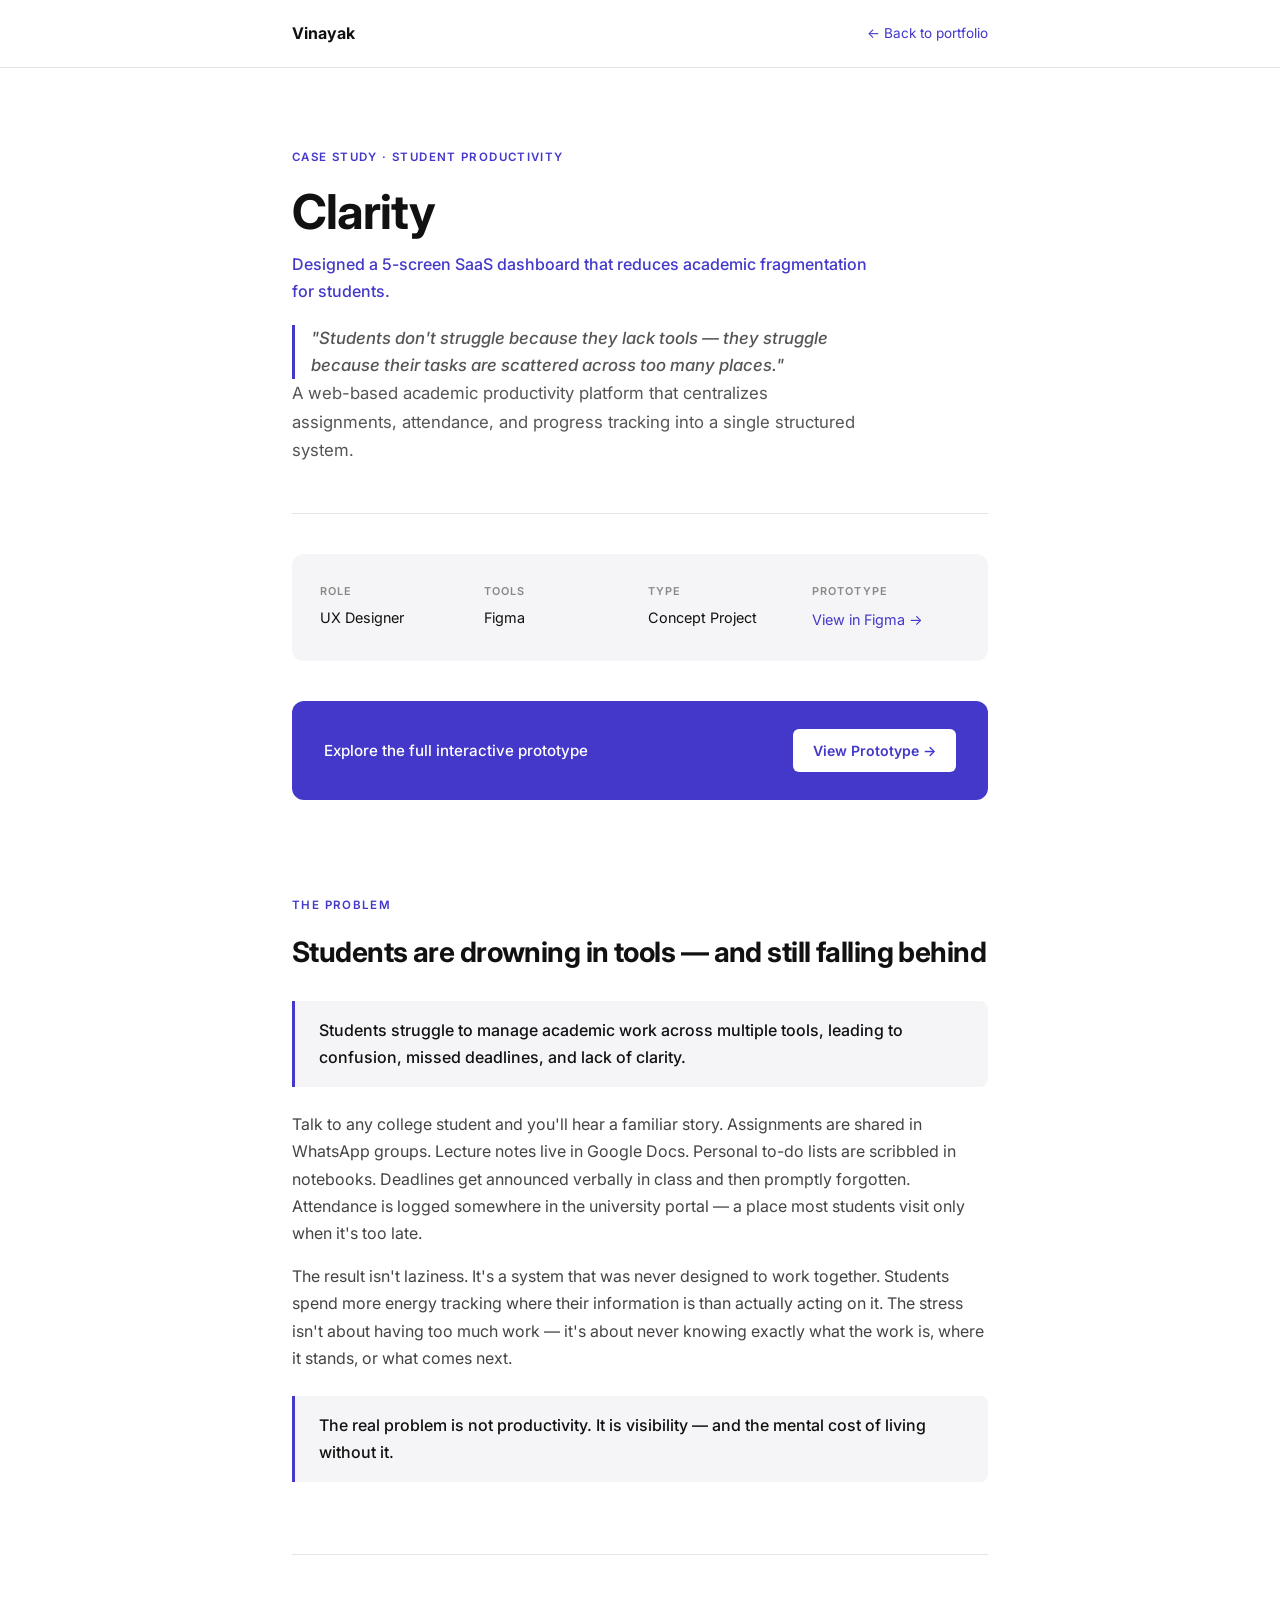
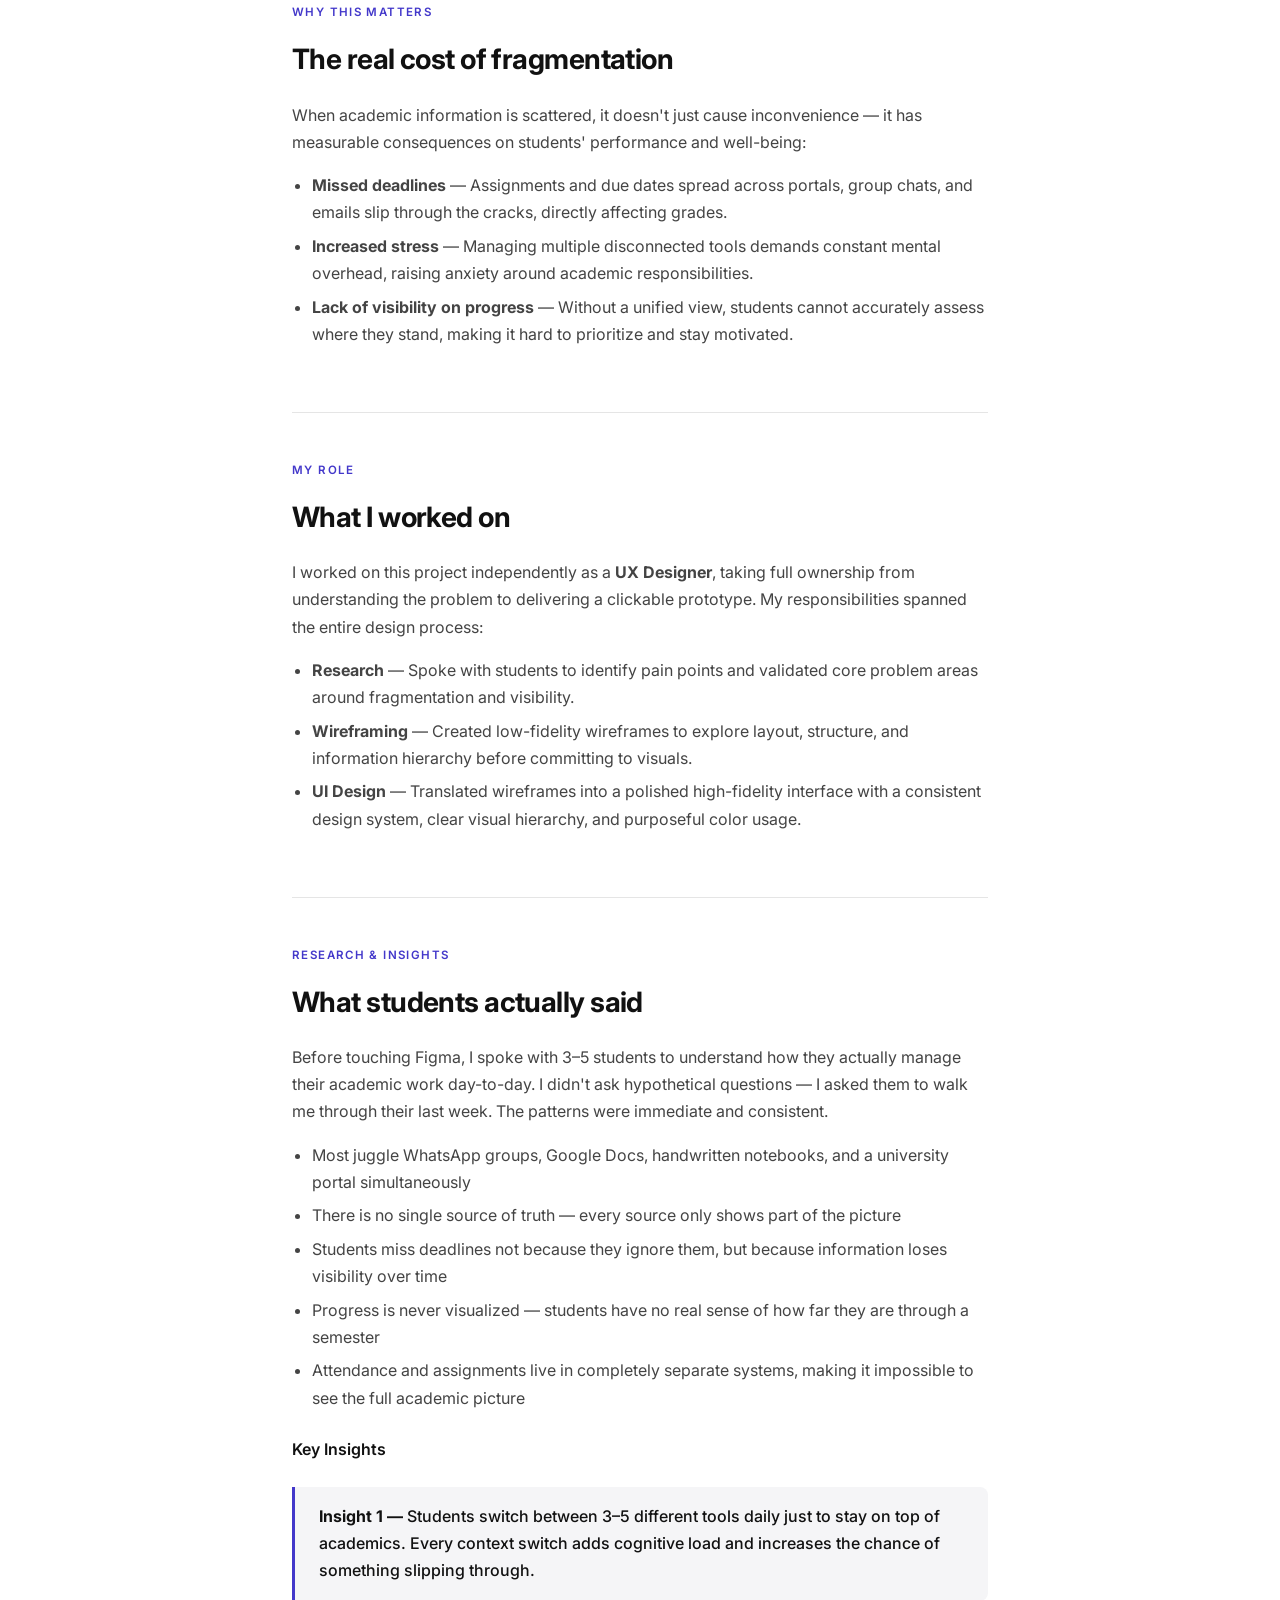
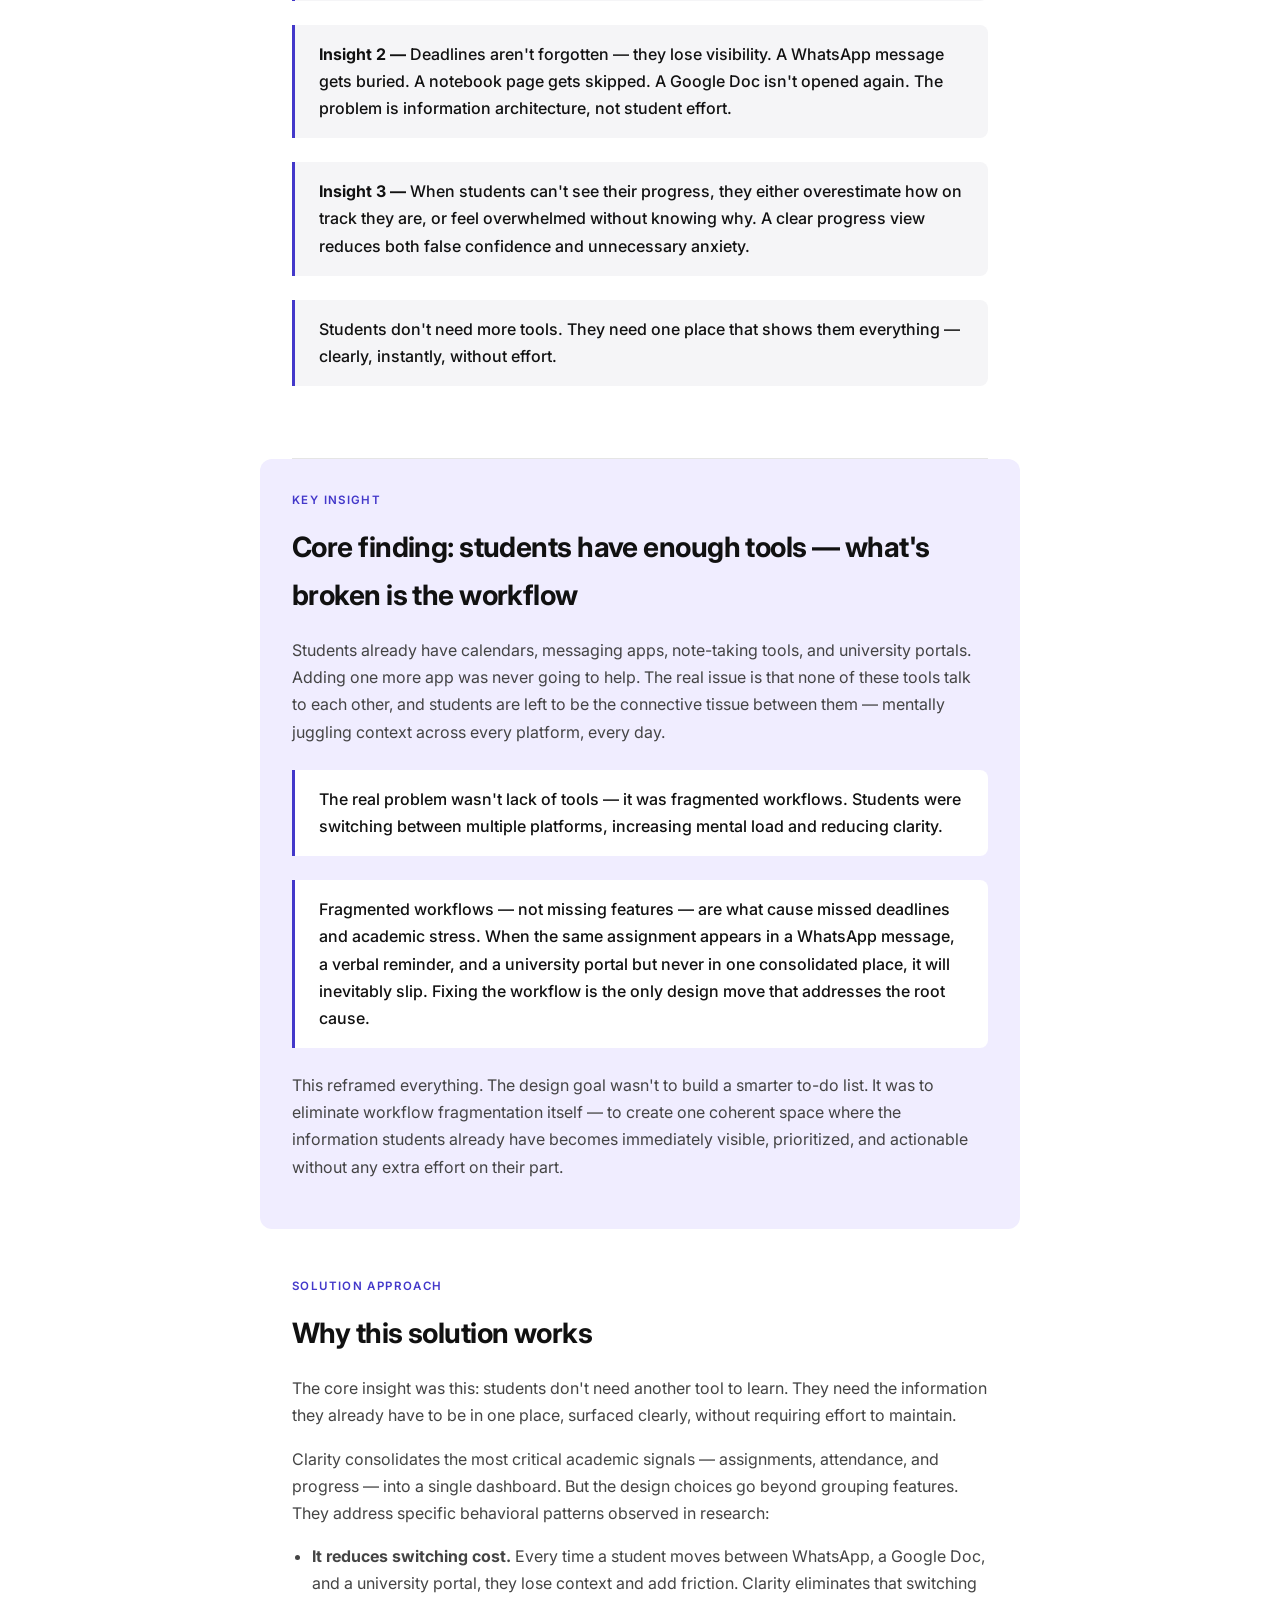
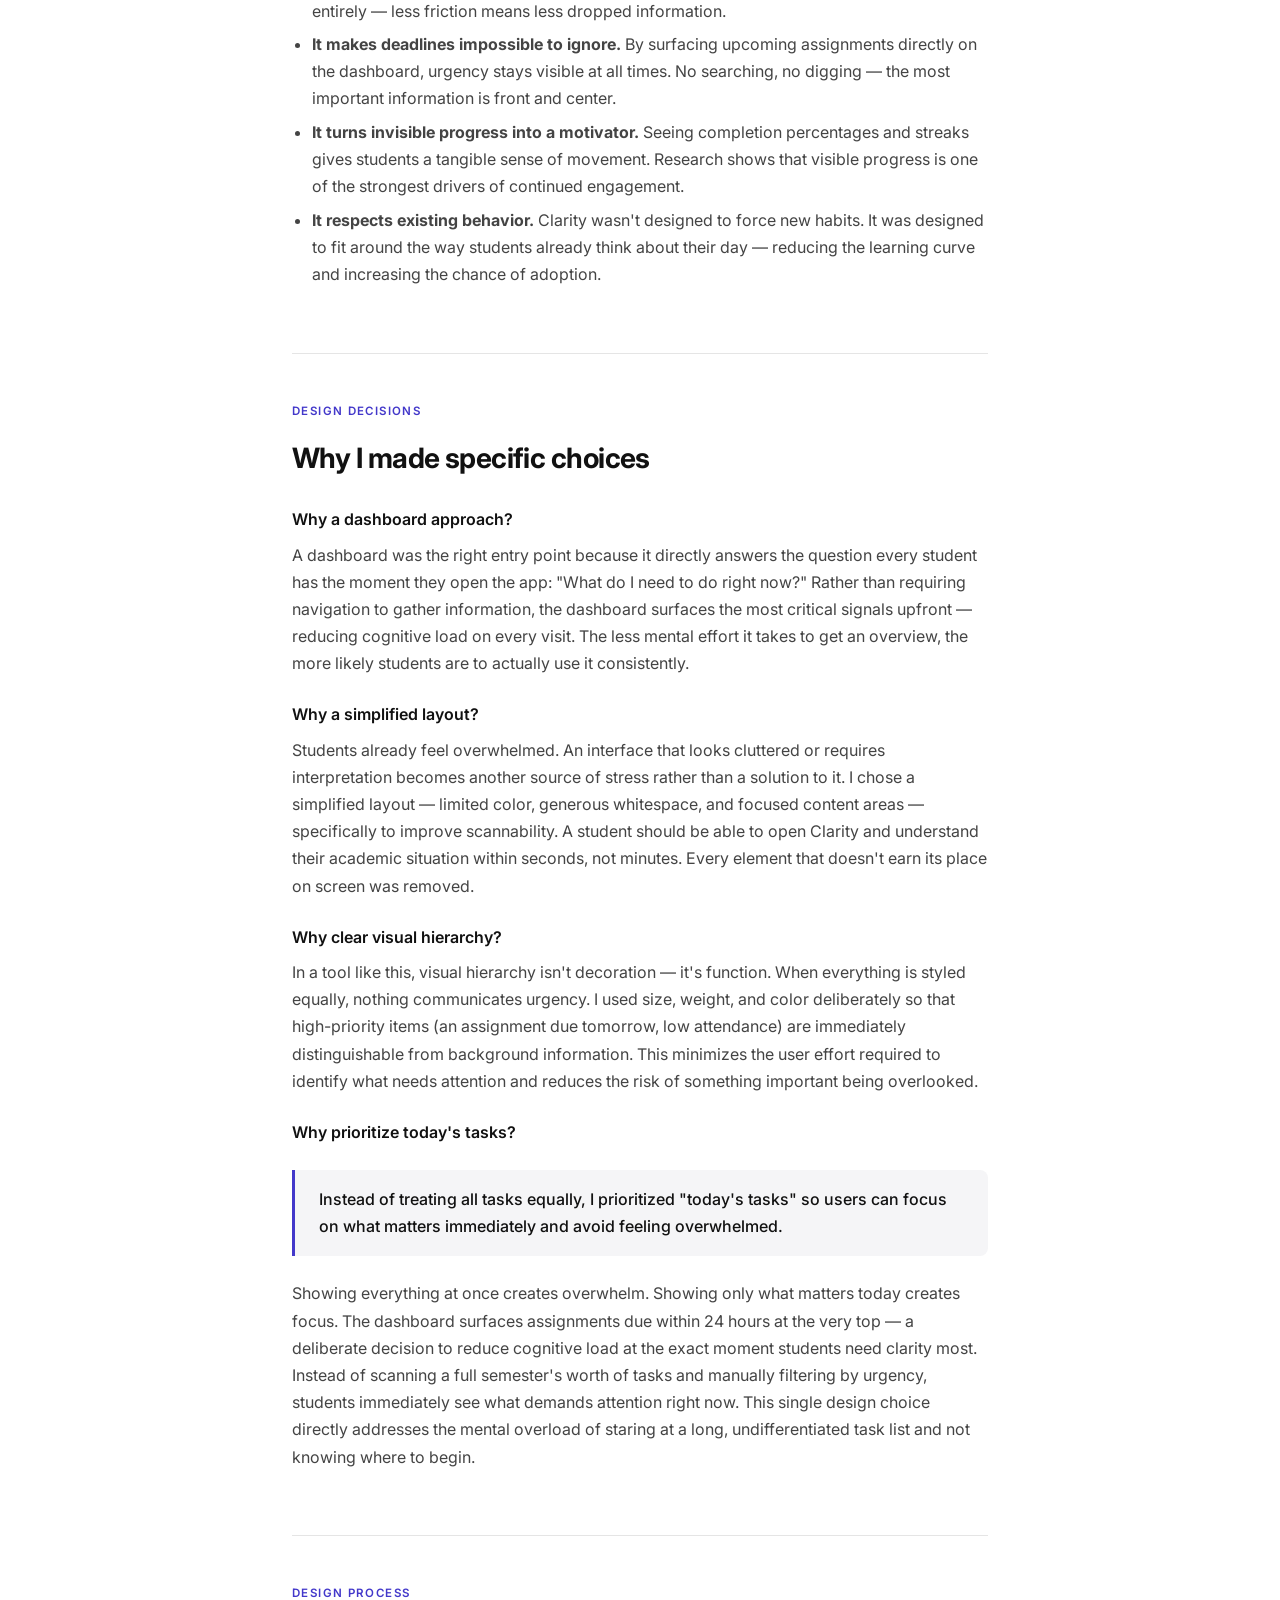
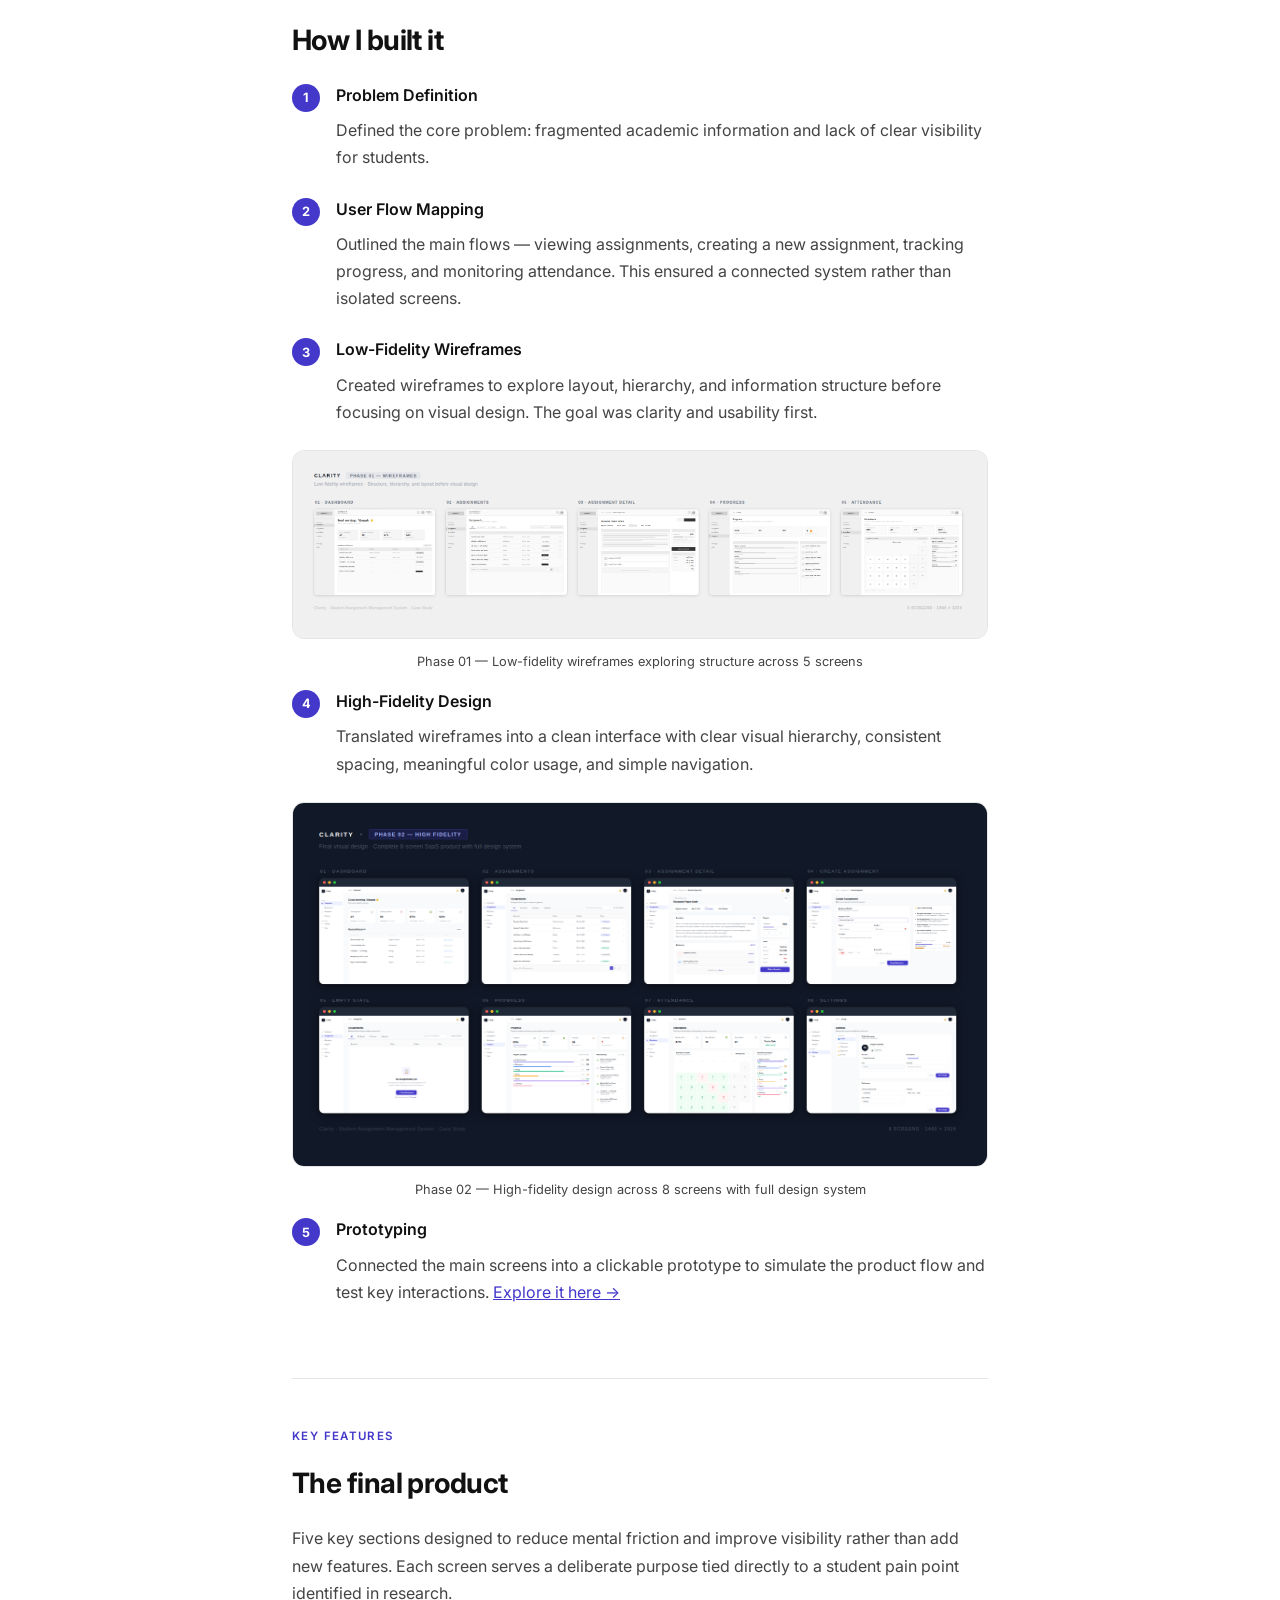
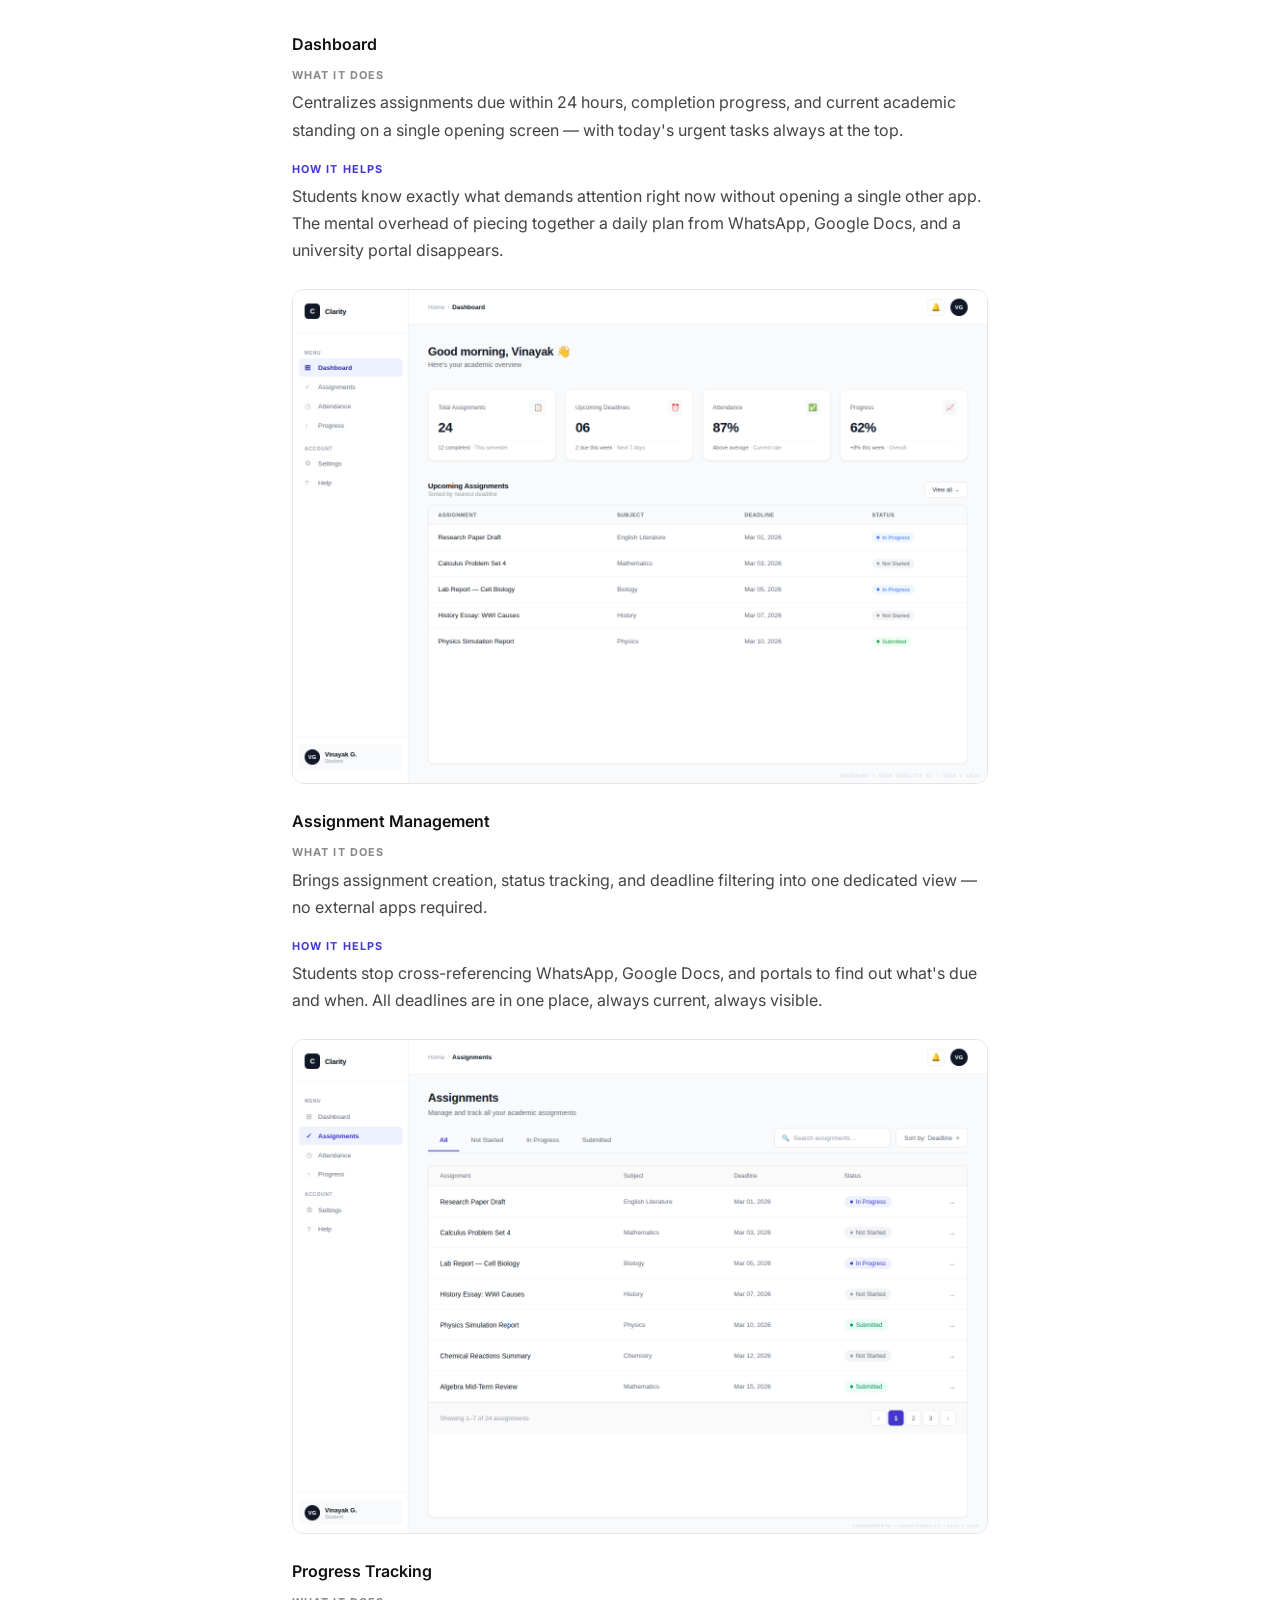
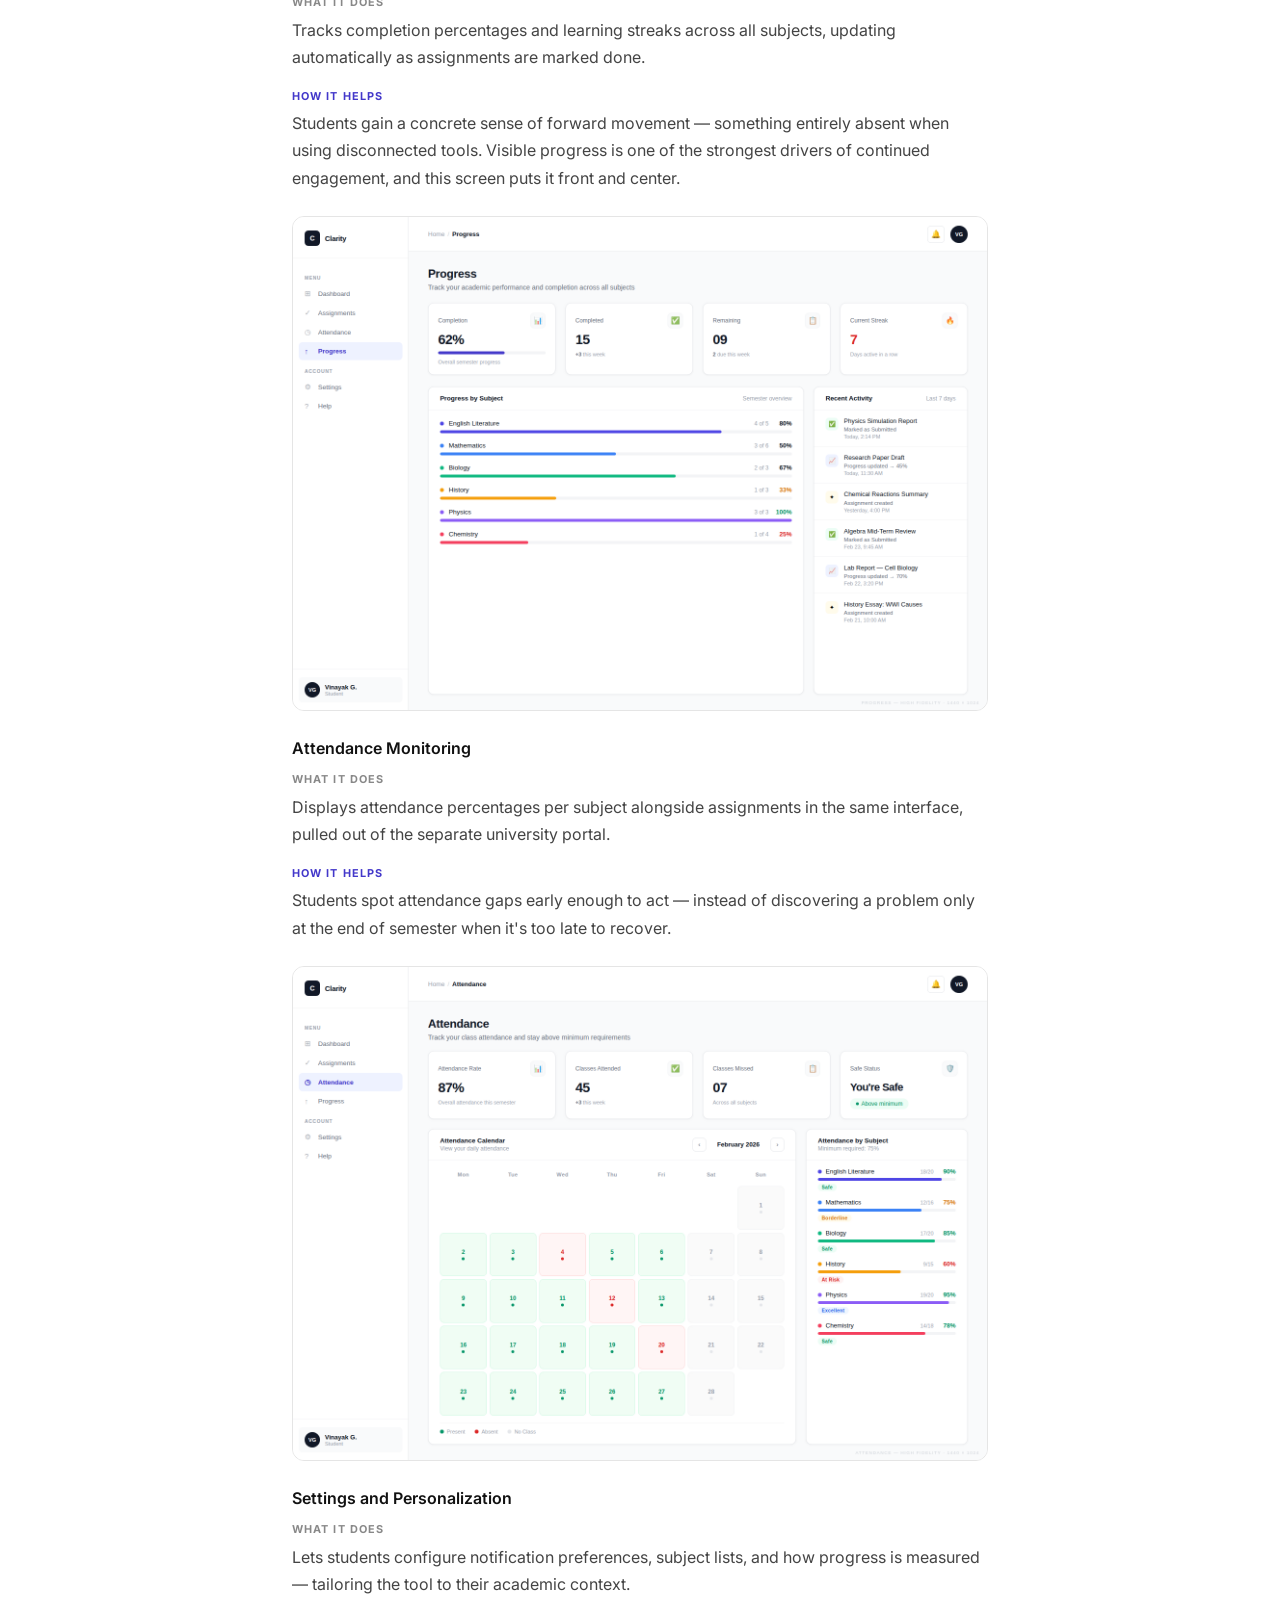
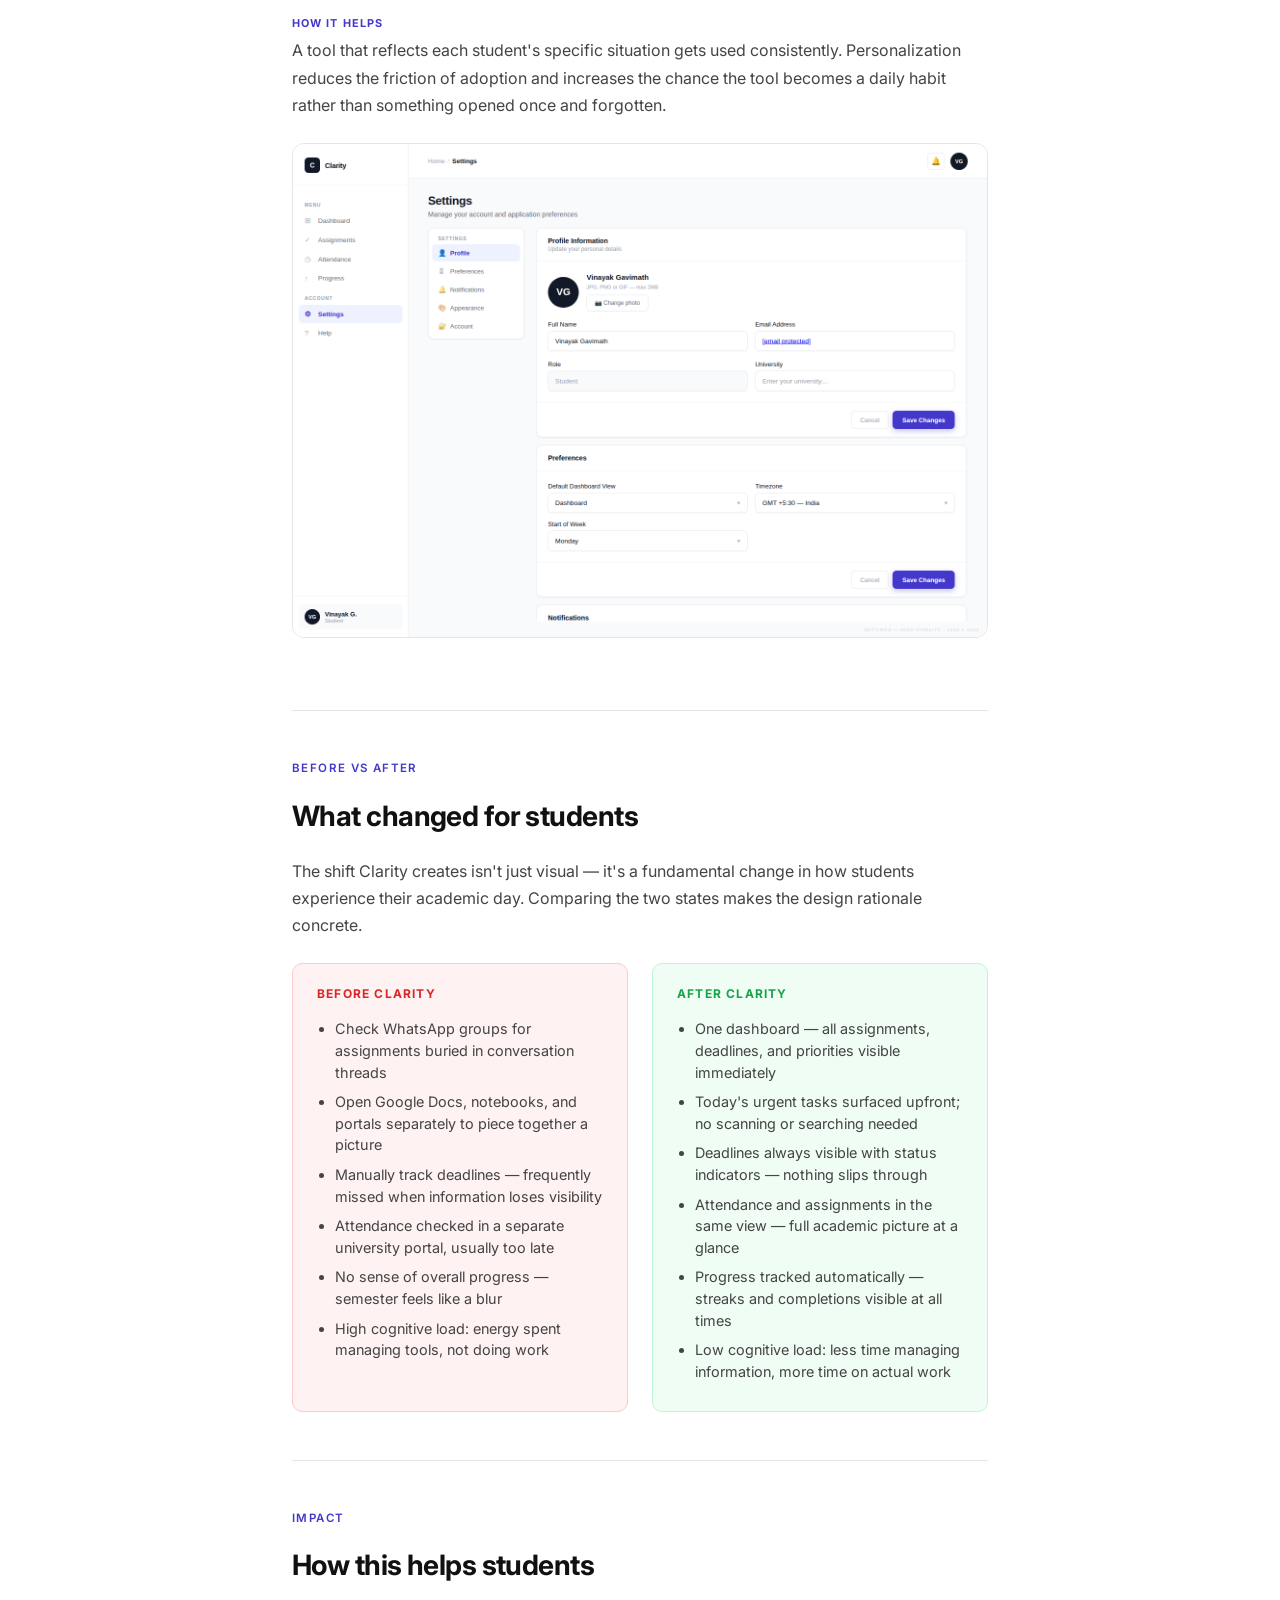
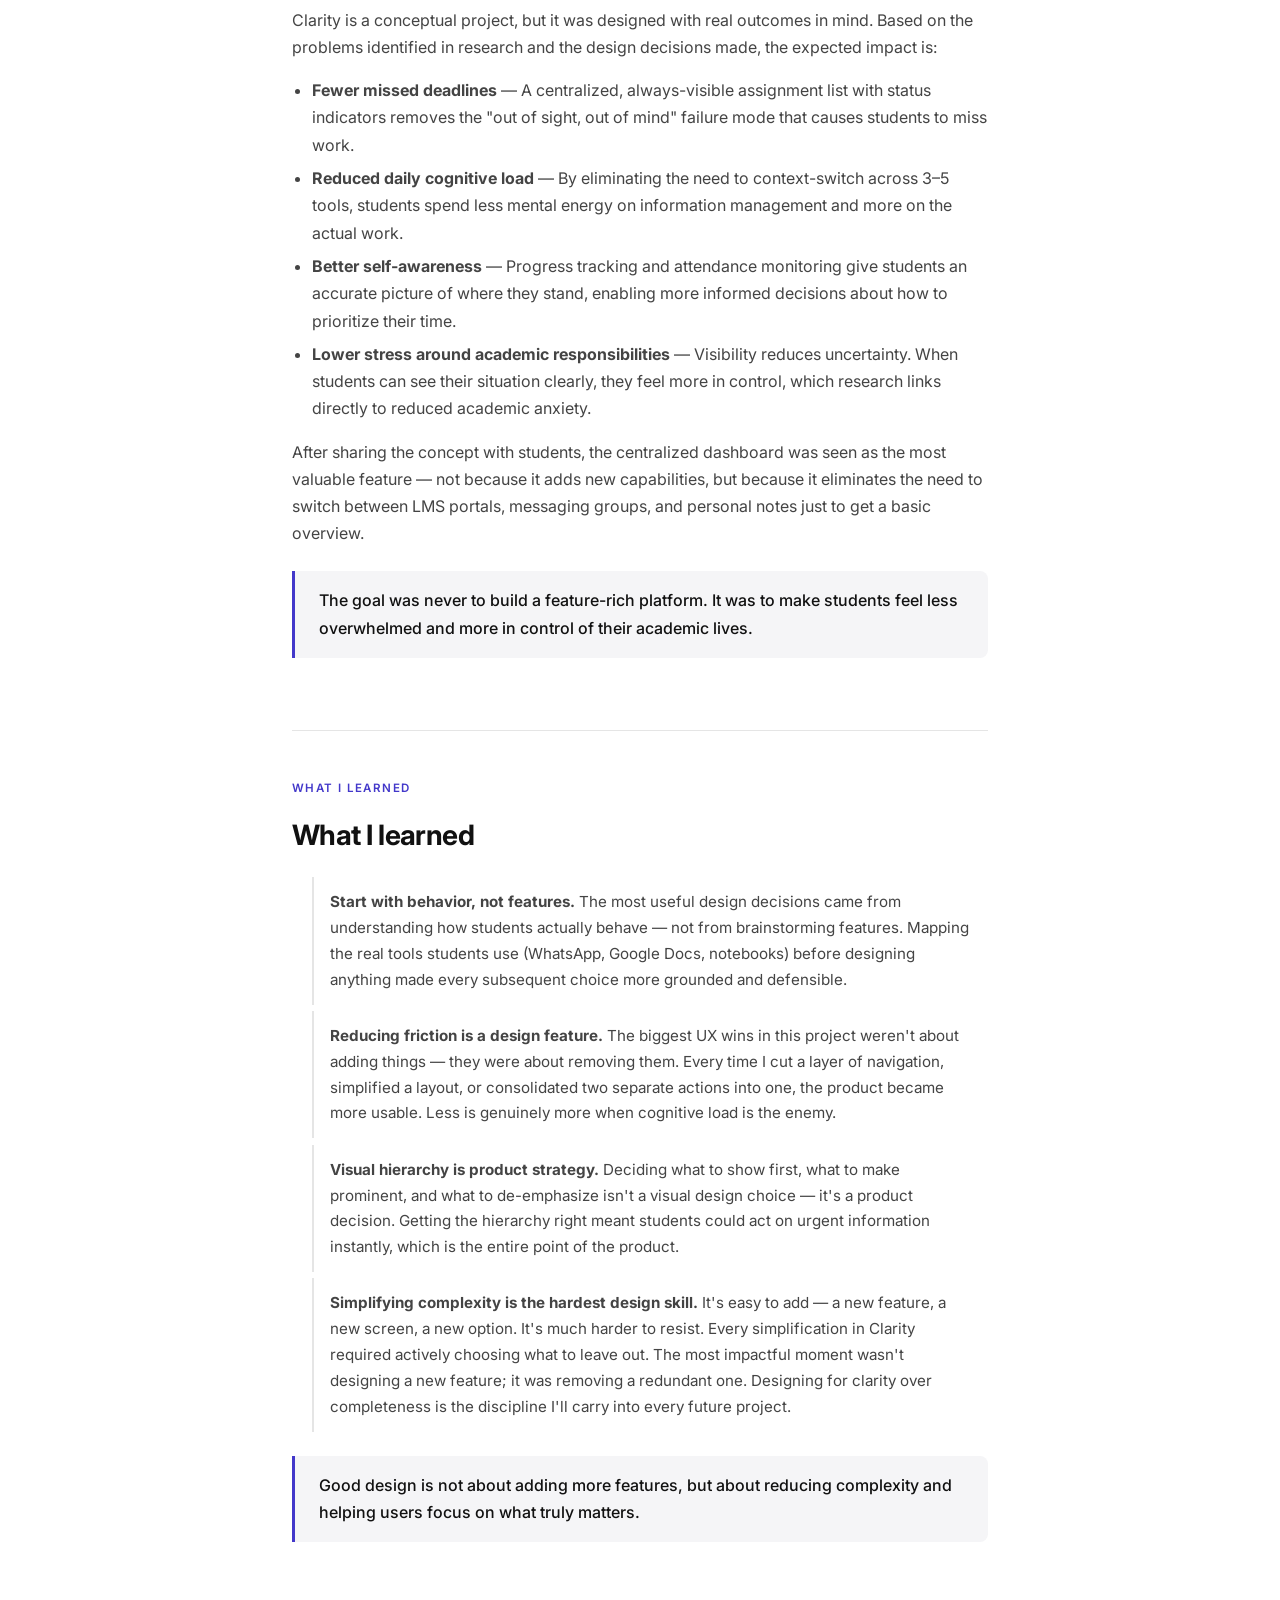
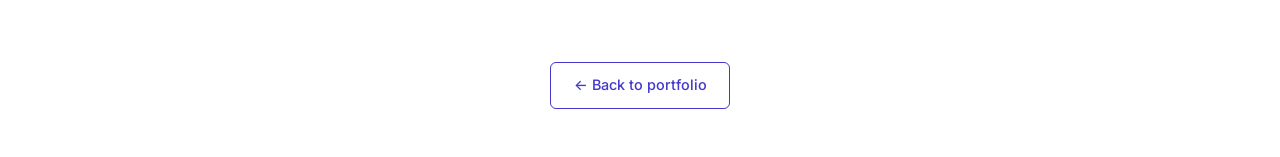
==== commit 1747eeb2: "Final spec compliance: research count, exact quotes, h2 prominence, closing statement, CSS fix Agent" ====
--- a/clarity.html
+++ b/clarity.html
@@ -44,7 +44,7 @@
     .cs-section { padding: 3rem 0; border-bottom: 1px solid #e5e5e5; }
     .cs-section:last-child { border-bottom: none; }
     .slabel { font-size: 0.72rem; font-weight: 600; letter-spacing: 0.12em; text-transform: uppercase; color: #4338CA; display: block; margin-bottom: 0.85rem; }
-    .cs-section h2 { font-size: 1.6rem; font-weight: 700; letter-spacing: -0.01em; margin-bottom: 1rem; }
+    .cs-section h2 { font-size: 1.75rem; font-weight: 700; letter-spacing: -0.02em; margin-bottom: 1.1rem; }
     .cs-section h3 { font-size: 1rem; font-weight: 600; margin: 1.5rem 0 0.5rem; }
     .cs-section p { color: #444; margin-bottom: 1rem; }
     .cs-section ul { padding-left: 1.25rem; color: #444; margin-bottom: 1rem; }
@@ -77,7 +77,7 @@
     .cs-hook { font-style: italic; color: #4338CA; font-size: 1.05rem; font-weight: 500; border-left: 3px solid #4338CA; padding-left: 1rem; margin: 1.25rem 0 0; line-height: 1.6; }
 
     /* KEY INSIGHT HIGHLIGHT */
-    .cs-section--highlight { background: #f0edff; border-radius: 12px; padding: 2rem 2rem; margin: 0 -2rem; border-bottom: none; }
+    .cs-section--highlight { background: #f0edff; border-radius: 12px; padding: 2rem; margin: 0 -2rem; border-bottom: none; }
     .cs-section--highlight .slabel { color: #4338CA; }
     .cs-section--highlight .insight { background: #fff; border-left-color: #4338CA; }
 
@@ -196,7 +196,7 @@
       <div class="cs-section">
         <span class="slabel">Research &amp; Insights</span>
         <h2>What students actually said</h2>
-        <p>Before touching Figma, I spoke with students to understand how they actually manage their academic work day-to-day. I didn't ask hypothetical questions — I asked them to walk me through their last week. The patterns were immediate and consistent.</p>
+        <p>Before touching Figma, I spoke with 3–5 students to understand how they actually manage their academic work day-to-day. I didn't ask hypothetical questions — I asked them to walk me through their last week. The patterns were immediate and consistent.</p>
         <ul>
           <li>Most juggle WhatsApp groups, Google Docs, handwritten notebooks, and a university portal simultaneously</li>
           <li>There is no single source of truth — every source only shows part of the picture</li>
@@ -229,6 +229,9 @@
         <span class="slabel">Key Insight</span>
         <h2>Core finding: students have enough tools — what's broken is the workflow</h2>
         <p>Students already have calendars, messaging apps, note-taking tools, and university portals. Adding one more app was never going to help. The real issue is that none of these tools talk to each other, and students are left to be the connective tissue between them — mentally juggling context across every platform, every day.</p>
+        <div class="insight">
+          <p>The real problem wasn't lack of tools — it was fragmented workflows. Students were switching between multiple platforms, increasing mental load and reducing clarity.</p>
+        </div>
         <div class="insight">
           <p>Fragmented workflows — not missing features — are what cause missed deadlines and academic stress. When the same assignment appears in a WhatsApp message, a verbal reminder, and a university portal but never in one consolidated place, it will inevitably slip. Fixing the workflow is the only design move that addresses the root cause.</p>
         </div>
@@ -264,6 +267,9 @@
         <p>In a tool like this, visual hierarchy isn't decoration — it's function. When everything is styled equally, nothing communicates urgency. I used size, weight, and color deliberately so that high-priority items (an assignment due tomorrow, low attendance) are immediately distinguishable from background information. This minimizes the user effort required to identify what needs attention and reduces the risk of something important being overlooked.</p>
 
         <h3>Why prioritize today's tasks?</h3>
+        <div class="insight">
+          <p>Instead of treating all tasks equally, I prioritized "today's tasks" so users can focus on what matters immediately and avoid feeling overwhelmed.</p>
+        </div>
         <p>Showing everything at once creates overwhelm. Showing only what matters today creates focus. The dashboard surfaces assignments due within 24 hours at the very top — a deliberate decision to reduce cognitive load at the exact moment students need clarity most. Instead of scanning a full semester's worth of tasks and manually filtering by urgency, students immediately see what demands attention right now. This single design choice directly addresses the mental overload of staring at a long, undifferentiated task list and not knowing where to begin.</p>
       </div>
 
@@ -419,6 +425,9 @@
           <li><strong>Visual hierarchy is product strategy.</strong> Deciding what to show first, what to make prominent, and what to de-emphasize isn't a visual design choice — it's a product decision. Getting the hierarchy right meant students could act on urgent information instantly, which is the entire point of the product.</li>
           <li><strong>Simplifying complexity is the hardest design skill.</strong> It's easy to add — a new feature, a new screen, a new option. It's much harder to resist. Every simplification in Clarity required actively choosing what to leave out. The most impactful moment wasn't designing a new feature; it was removing a redundant one. Designing for clarity over completeness is the discipline I'll carry into every future project.</li>
         </ul>
+        <div class="insight">
+          <p>Good design is not about adding more features, but about reducing complexity and helping users focus on what truly matters.</p>
+        </div>
       </div>
 
     </div>
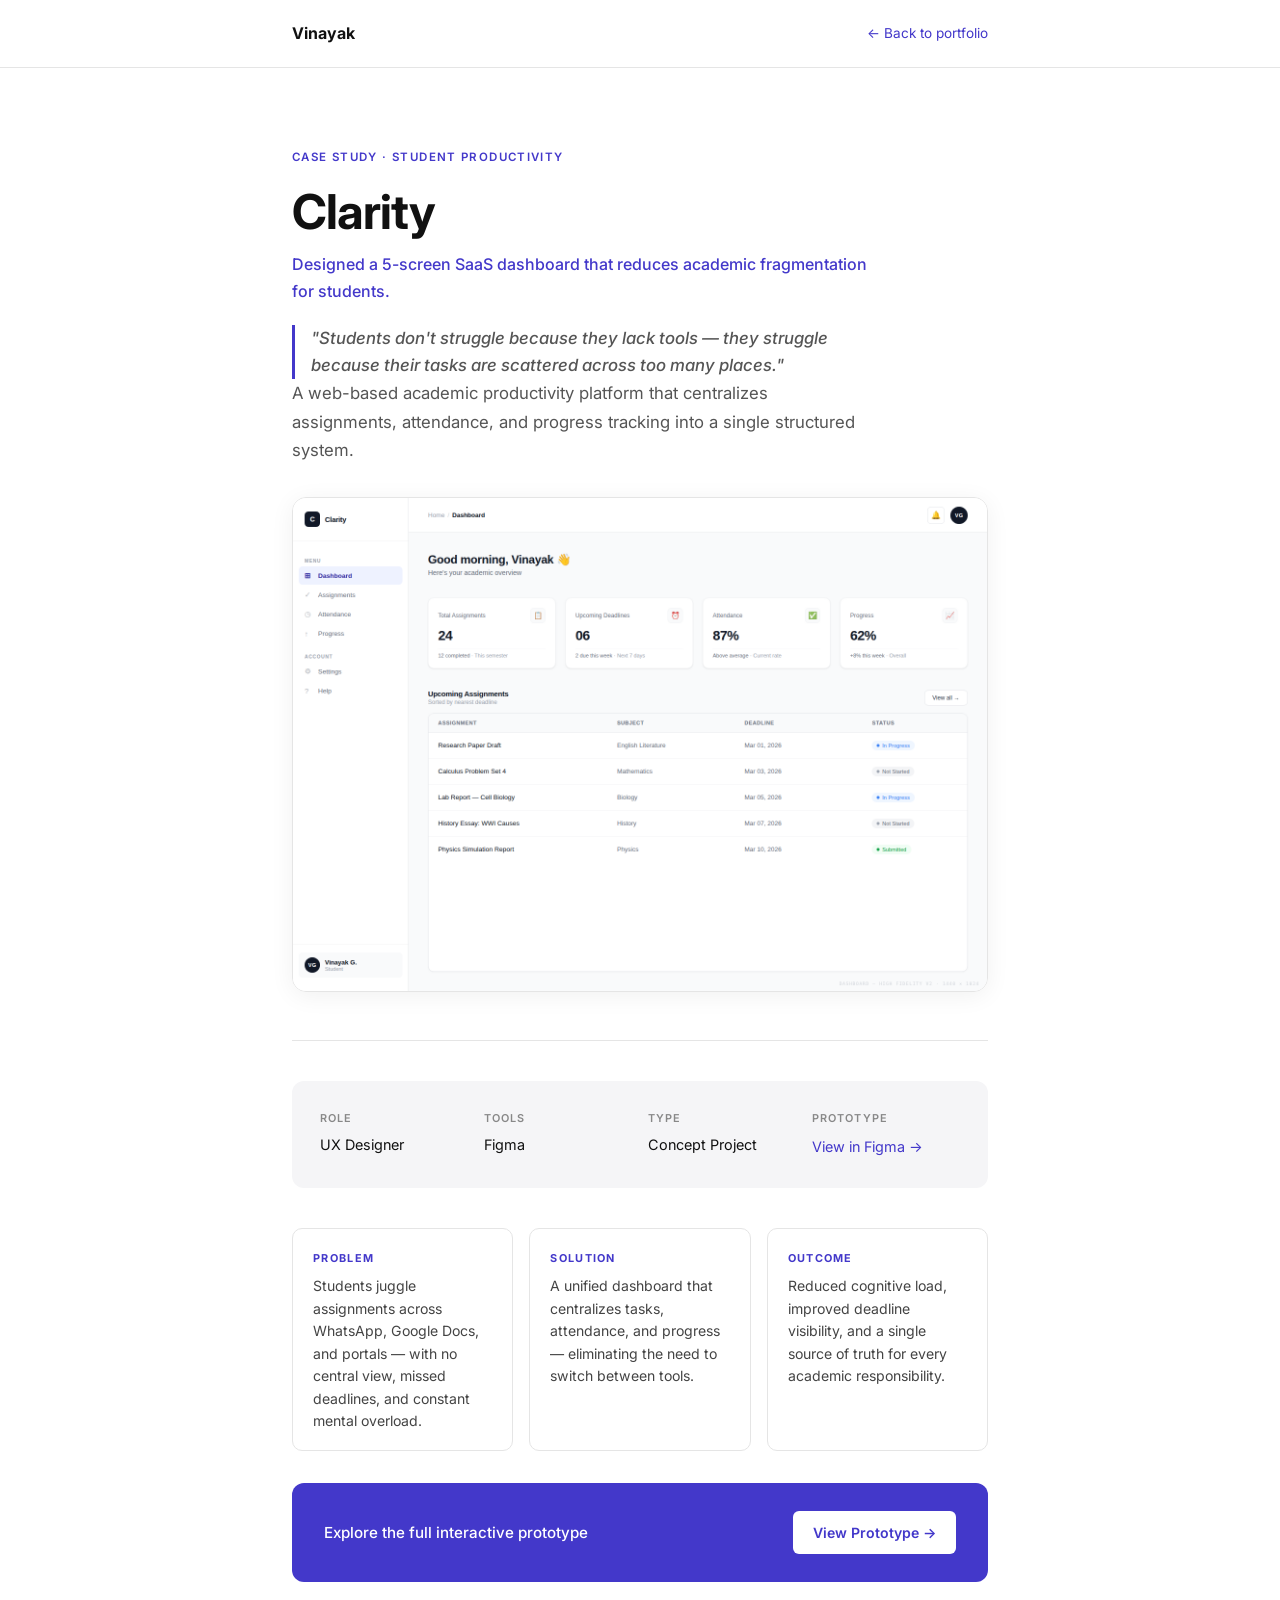
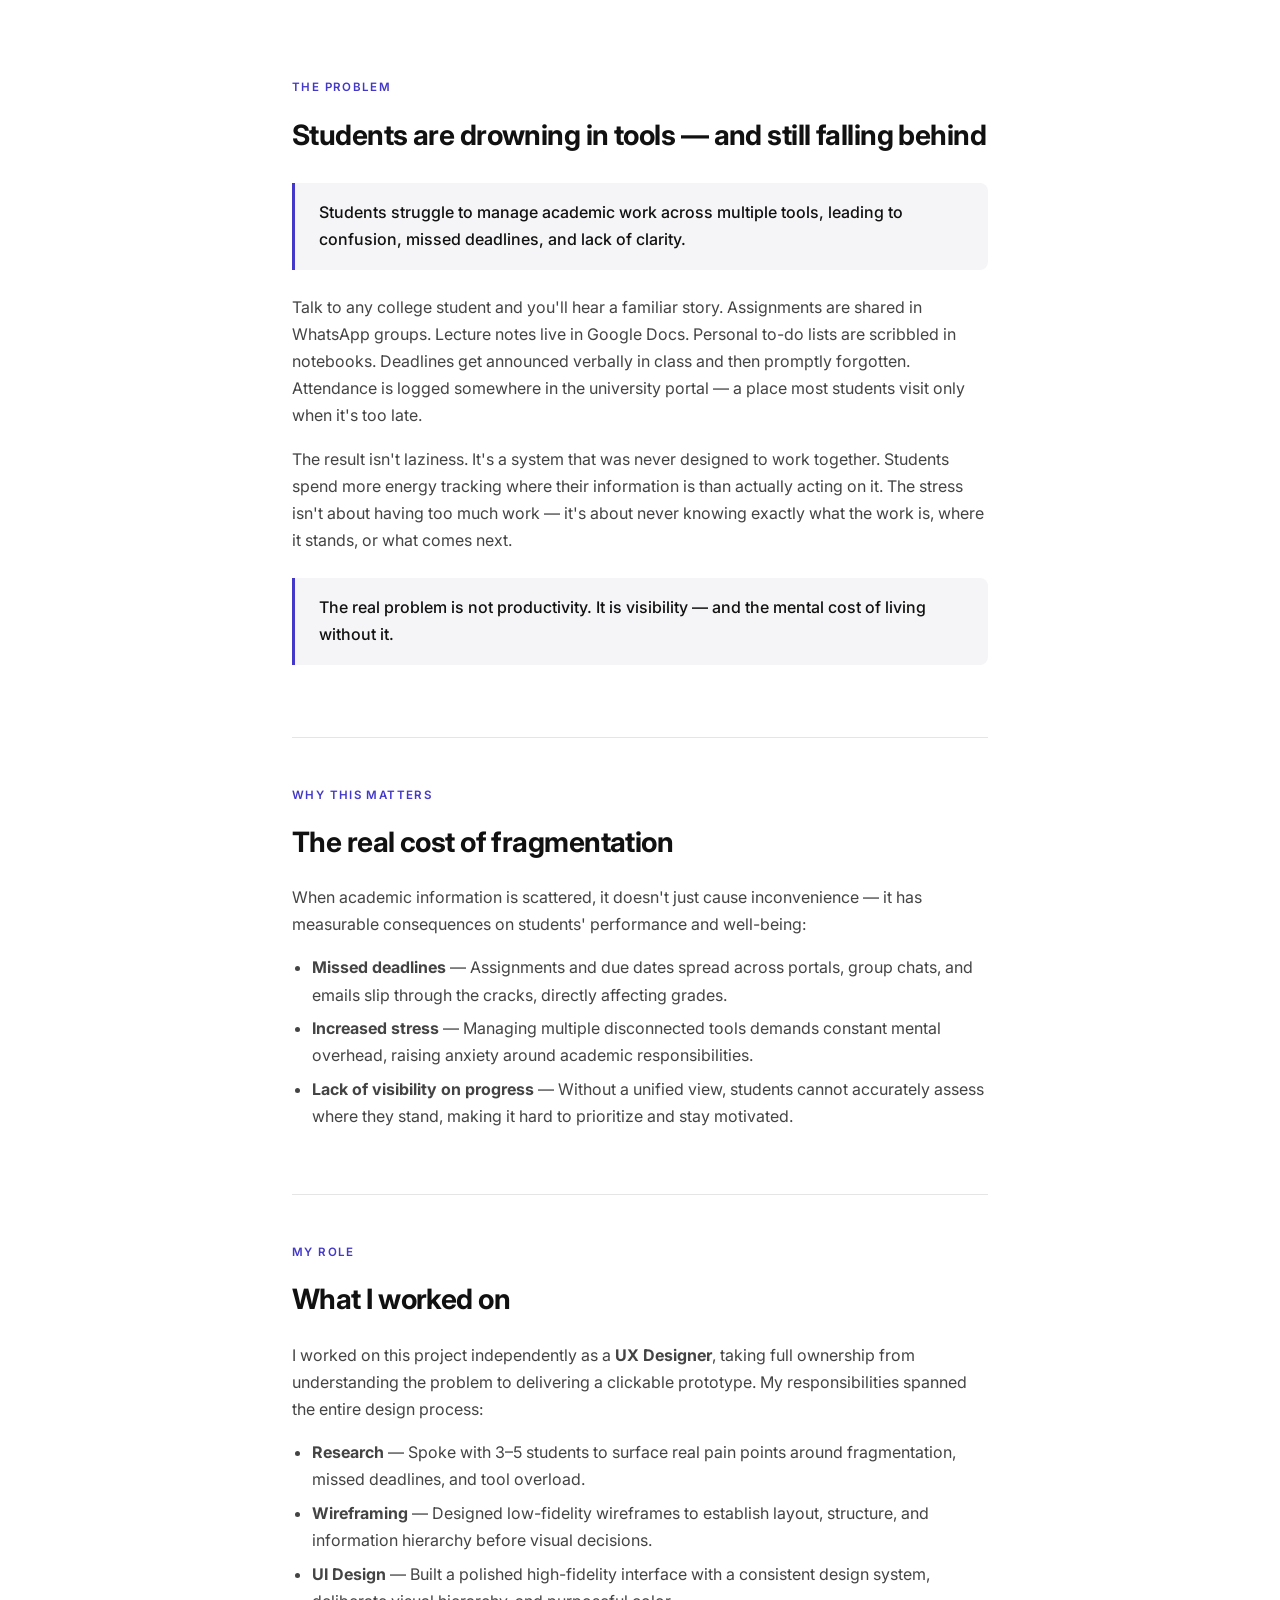
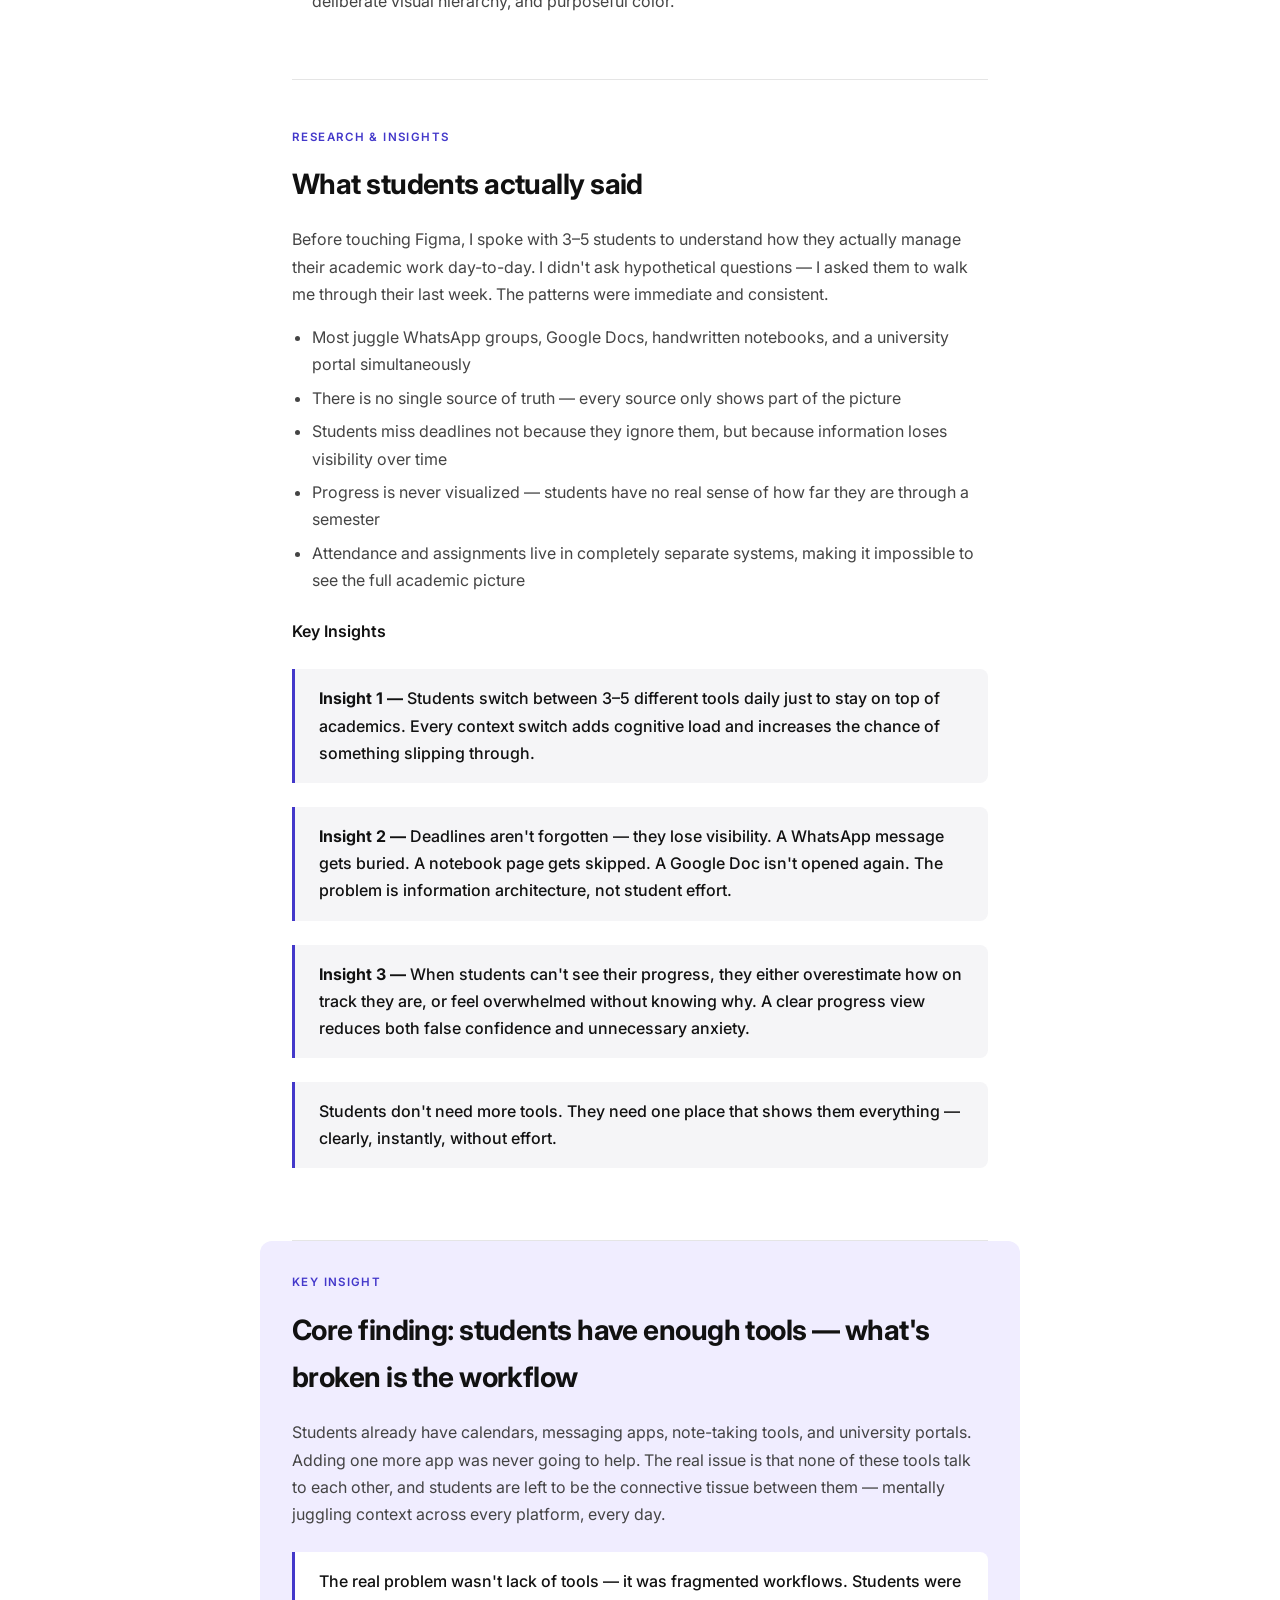
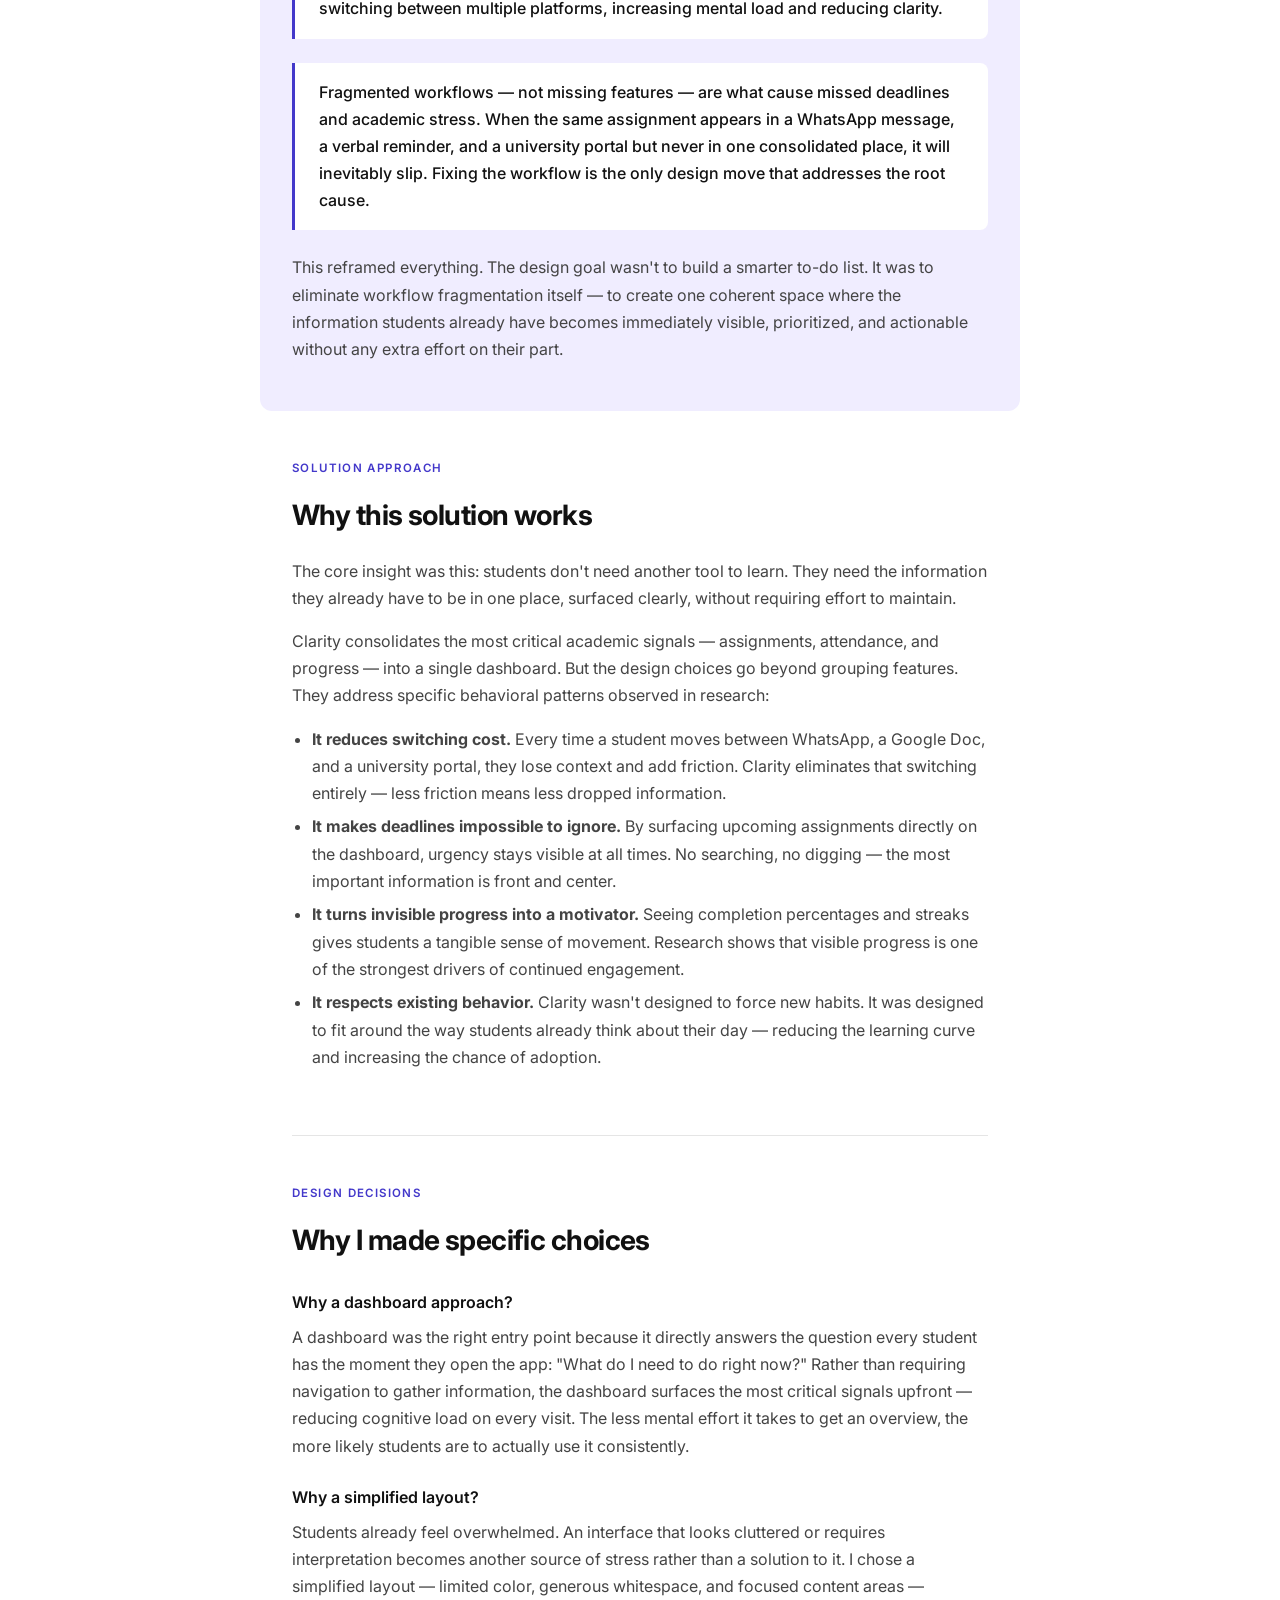
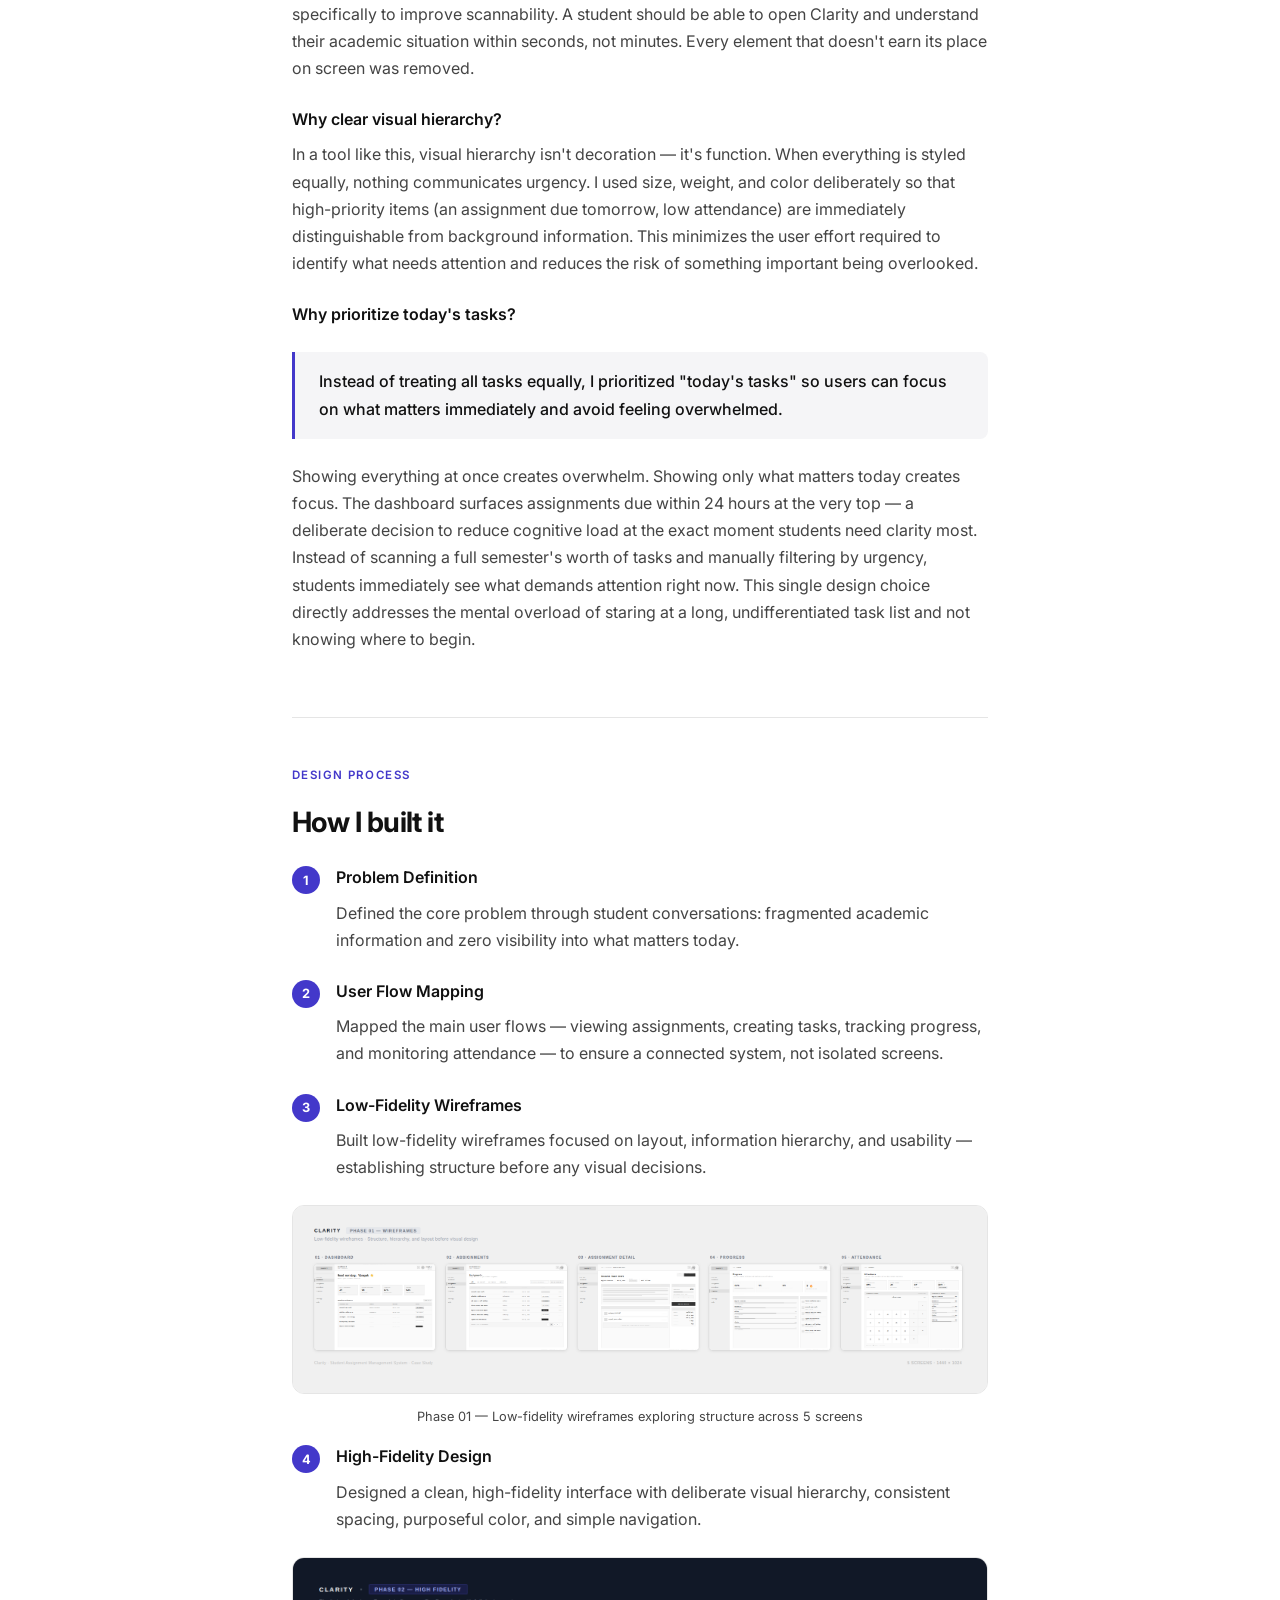
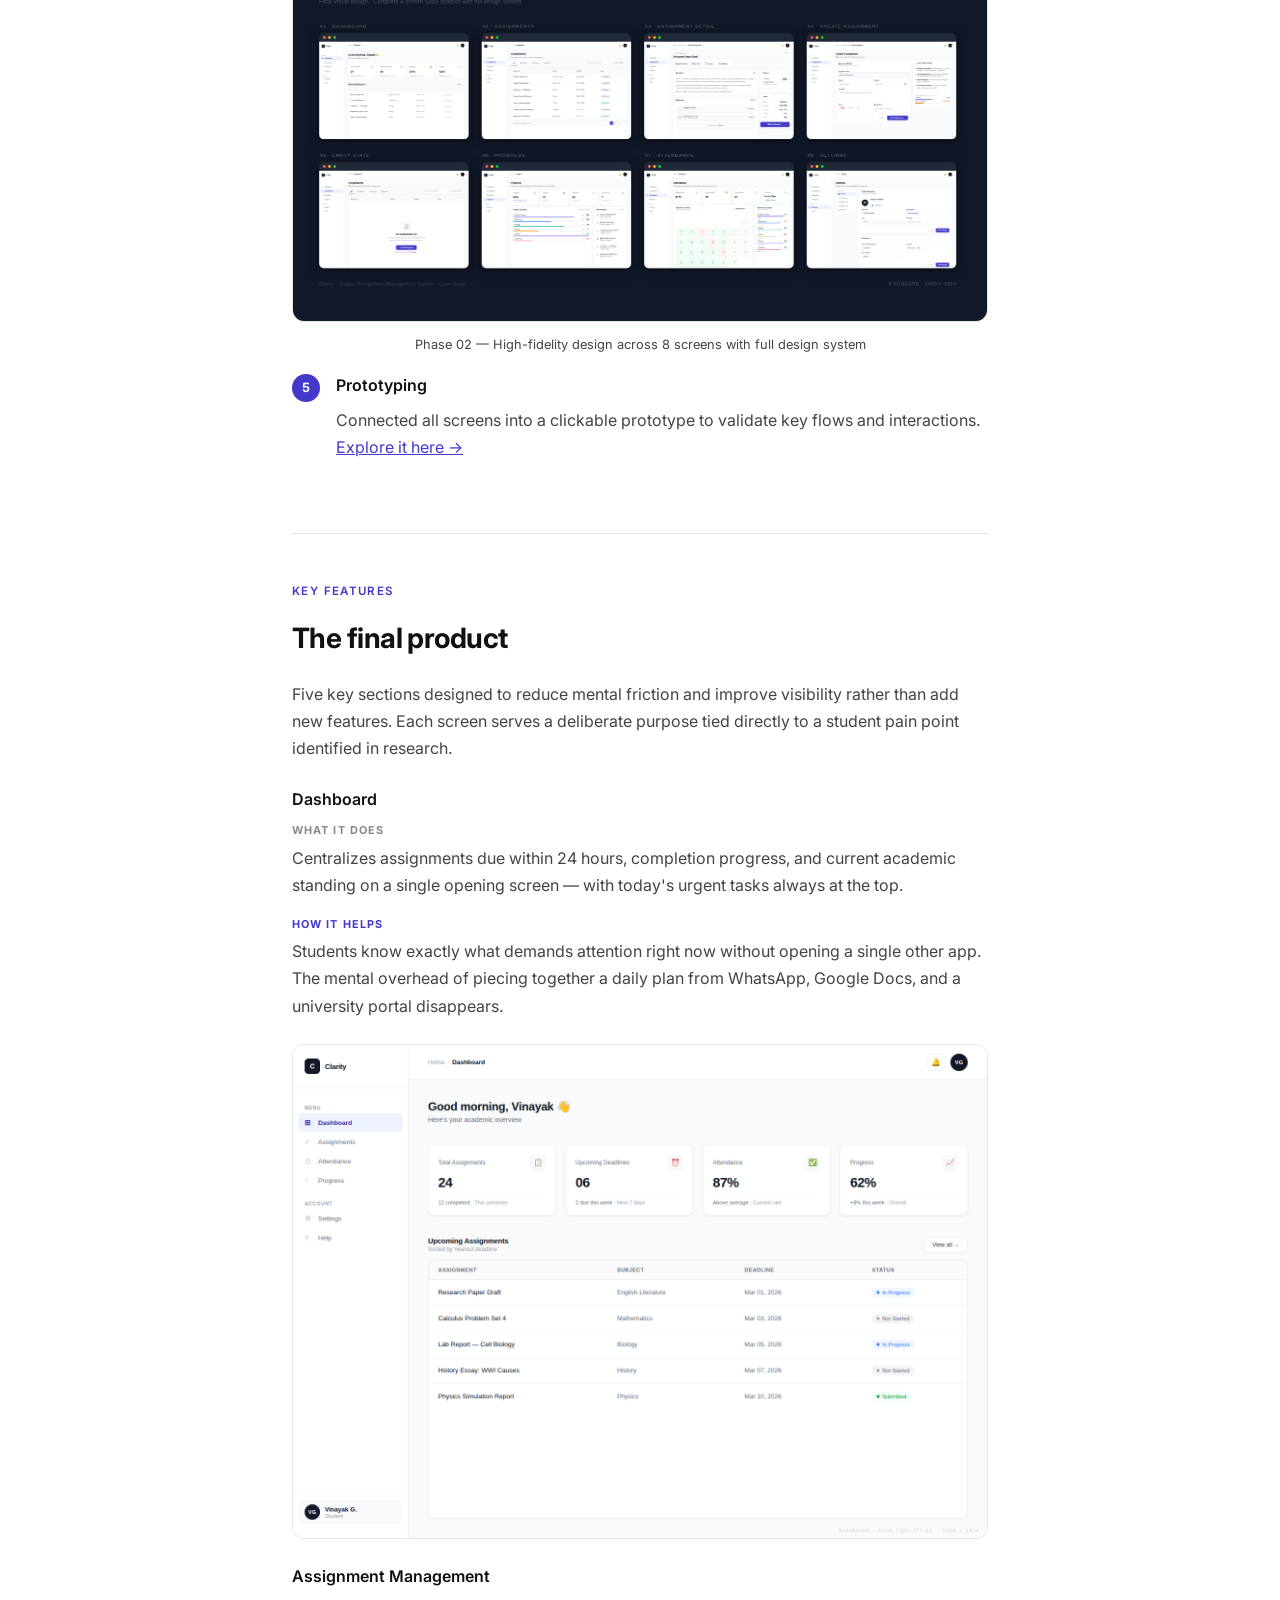
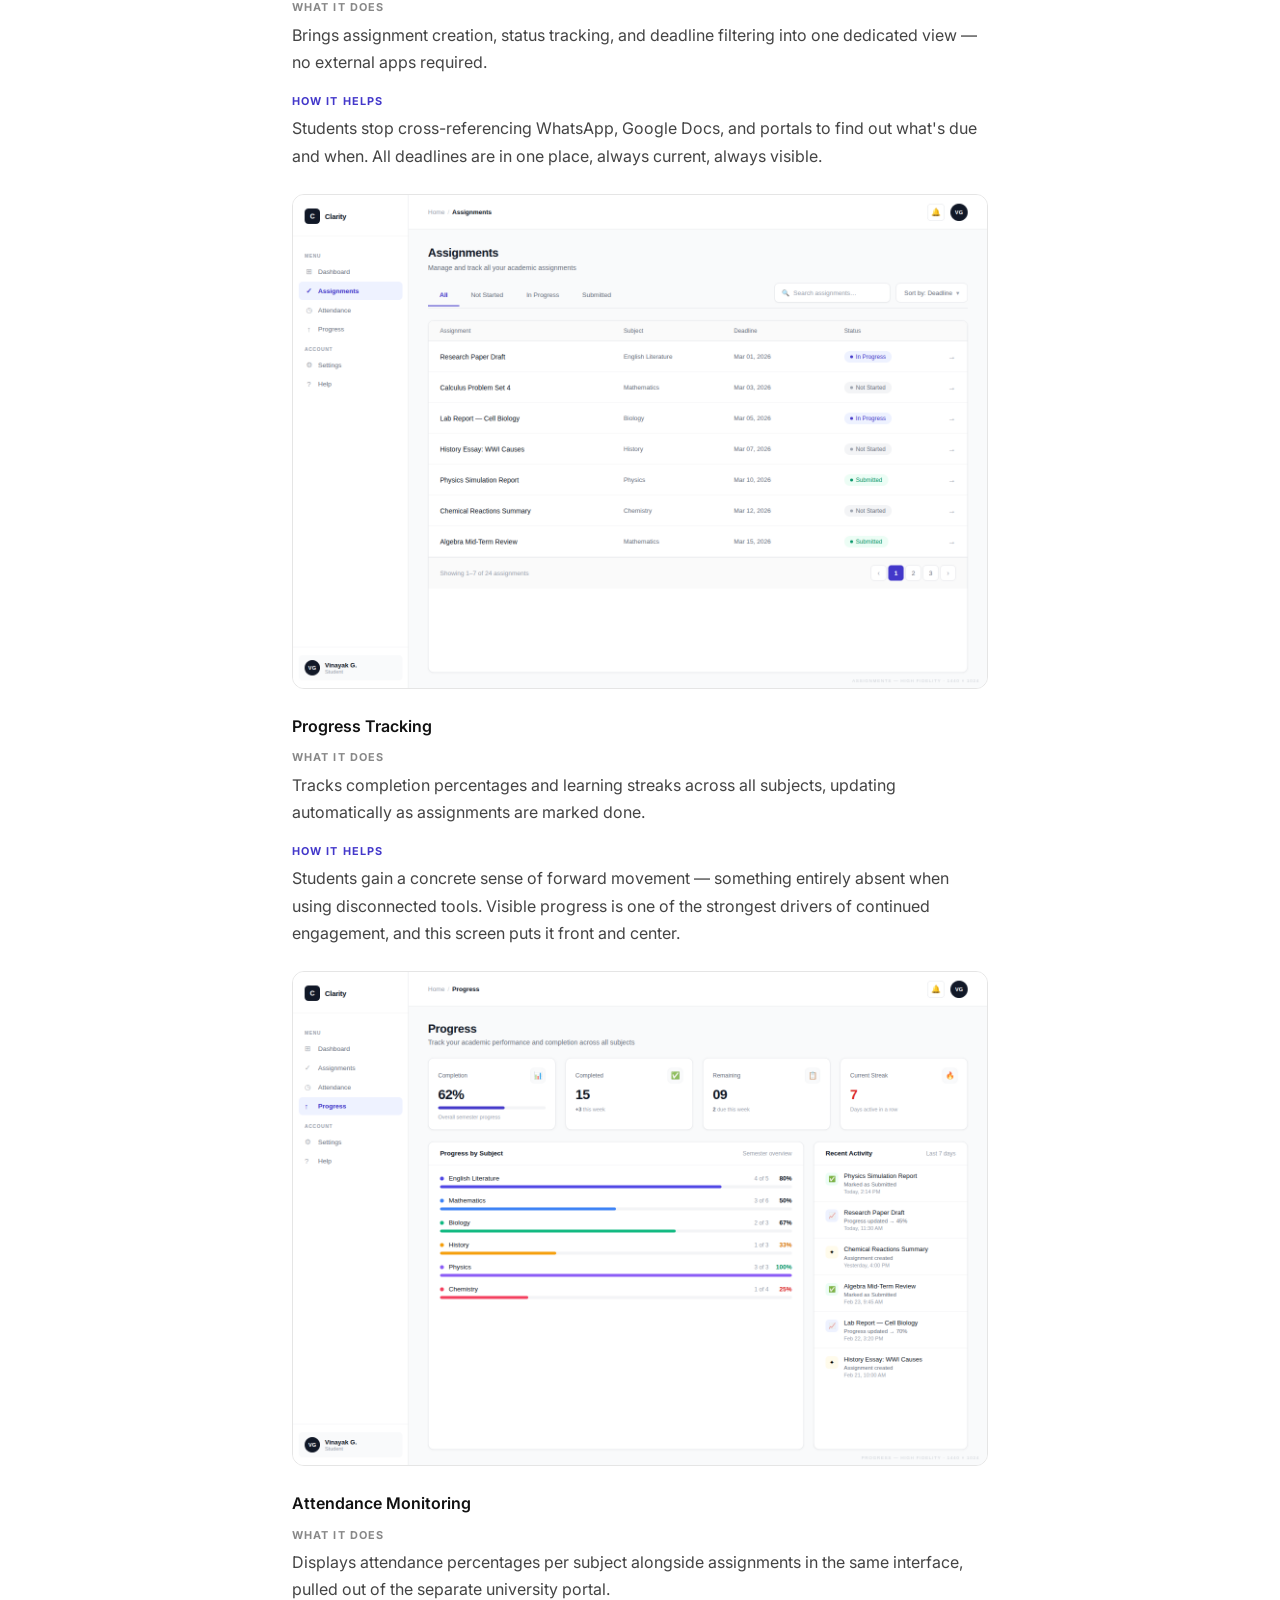
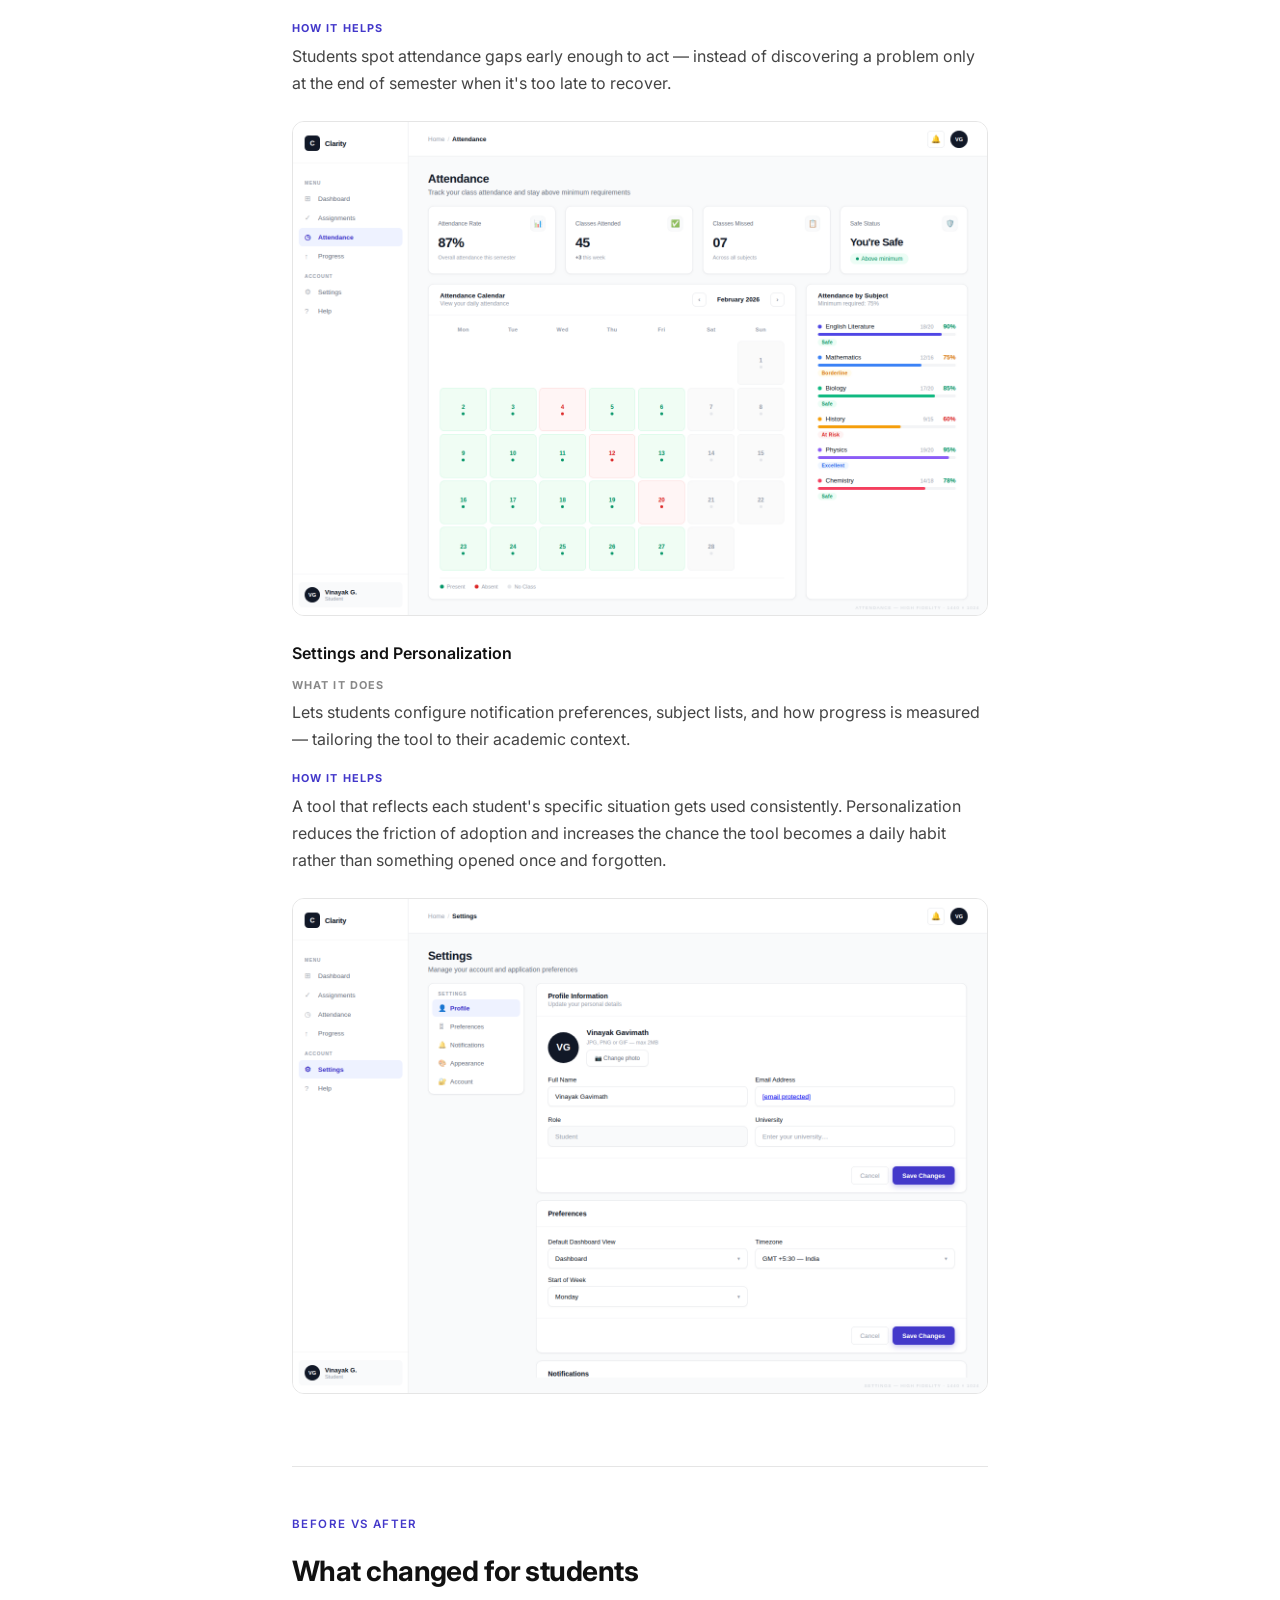
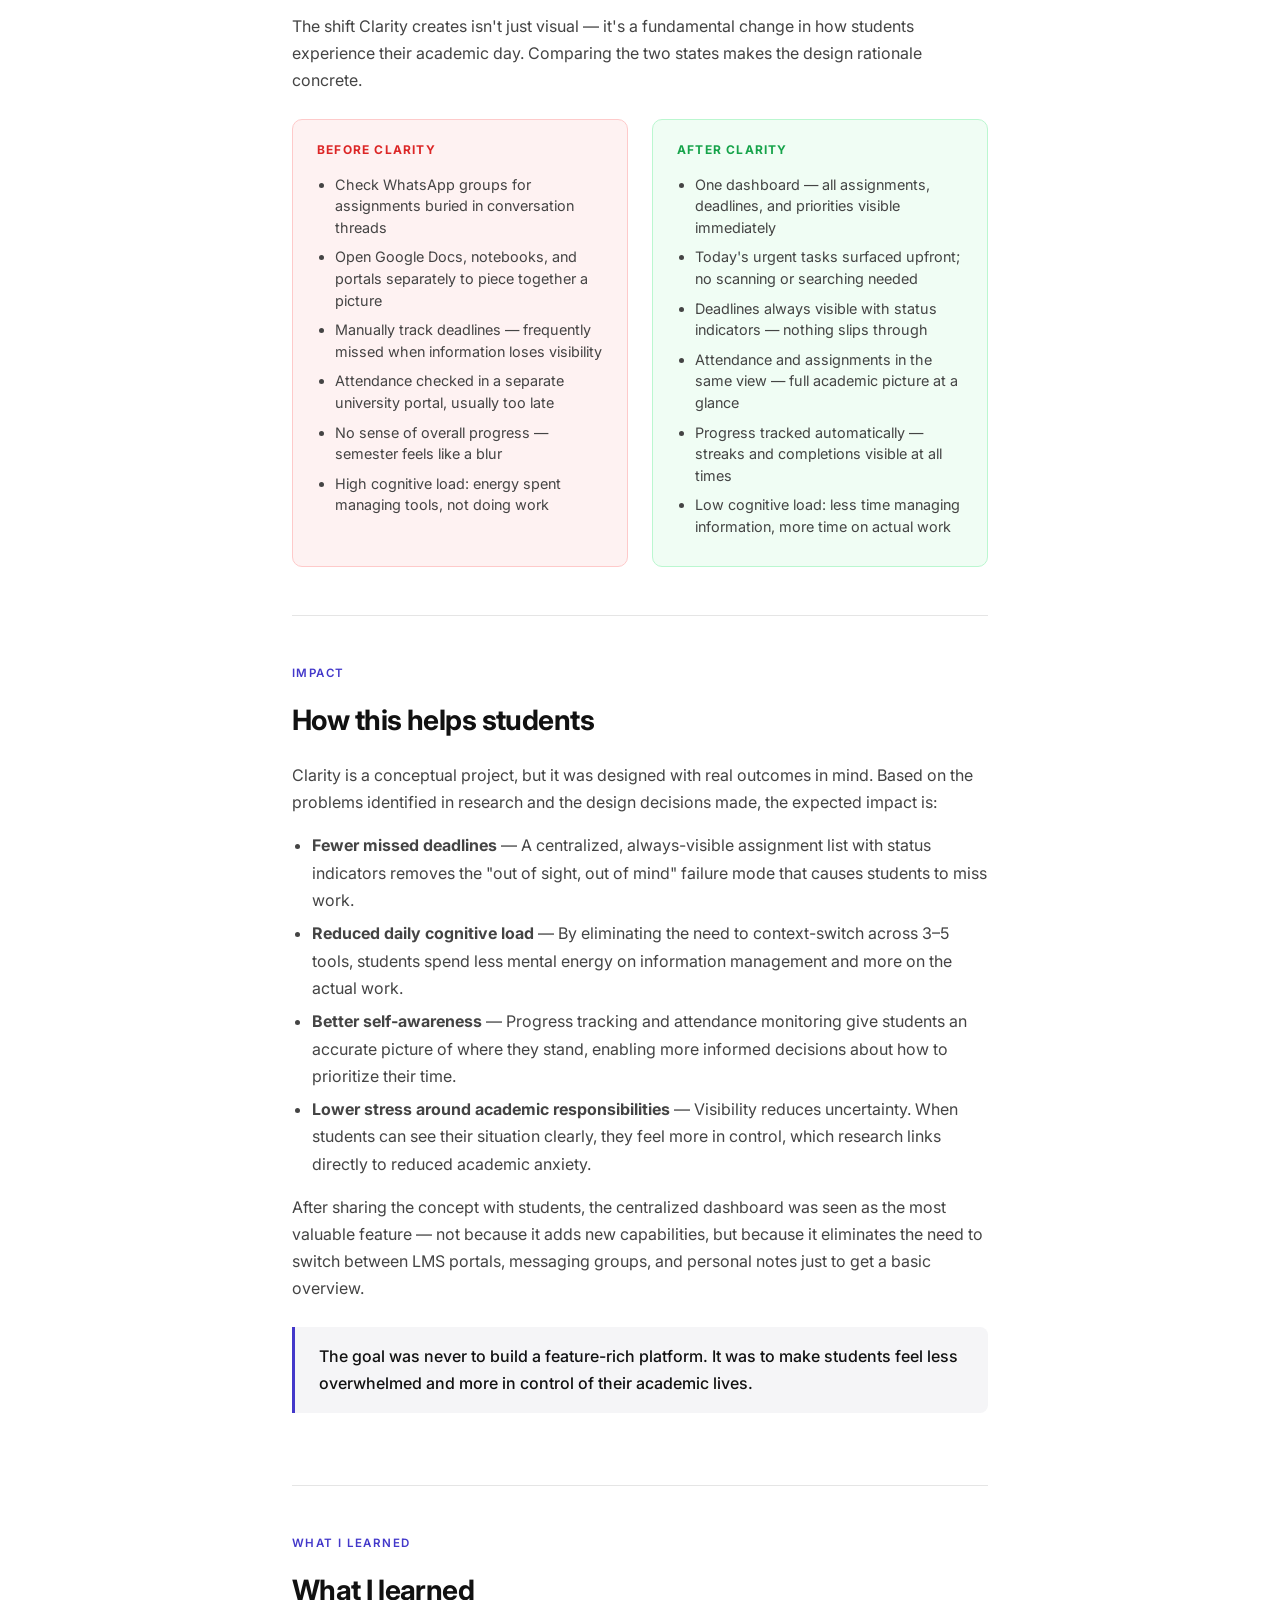
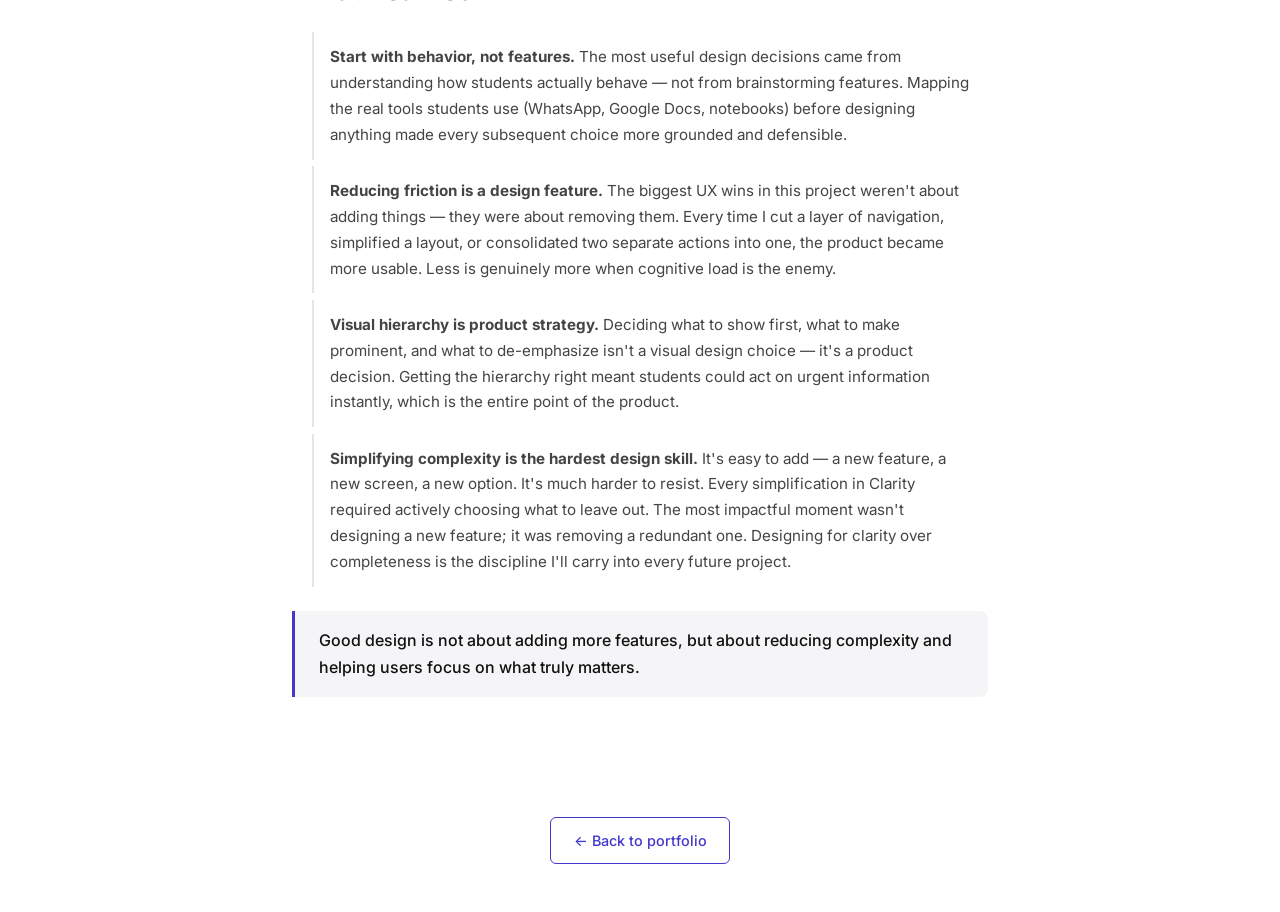
==== commit 7d94f2c6: "Final polish: Quick Overview cards, hero image, confident tone in process steps Agent-Logs-Url: http" ====
--- a/clarity.html
+++ b/clarity.html
@@ -102,6 +102,15 @@
     .learning-list li { padding: 0.75rem 1rem; border-left: 2px solid #e5e5e5; margin-bottom: 0.75rem; color: #444; font-size: 0.95rem; transition: border-color 0.2s; }
     .learning-list li:hover { border-left-color: #4338CA; }
 
+    /* QUICK OVERVIEW */
+    .qo-grid { display: grid; grid-template-columns: repeat(3, 1fr); gap: 1rem; margin: 2rem 0 0; }
+    .qo-item { border: 1px solid #e5e5e5; border-radius: 10px; padding: 1.25rem 1.25rem 1.1rem; }
+    .qo-label { font-size: 0.68rem; font-weight: 700; letter-spacing: 0.12em; text-transform: uppercase; color: #4338CA; margin-bottom: 0.45rem; }
+    .qo-text { font-size: 0.88rem; color: #444; margin: 0; line-height: 1.6; }
+
+    /* HERO IMAGE */
+    .cs-hero-img { width: 100%; border-radius: 14px; margin: 2rem 0 0; display: block; border: 1px solid #e5e5e5; box-shadow: 0 4px 24px rgba(0,0,0,0.06); }
+
     /* FOOTER */
     .cs-footer { padding: 3rem 0; text-align: center; }
     .btn { display: inline-block; padding: 0.65rem 1.4rem; border: 1.5px solid #4338CA; color: #4338CA; background: #fff; border-radius: 6px; font-size: 0.9rem; font-weight: 500; text-decoration: none; transition: background 0.2s, color 0.2s; }
@@ -112,6 +121,7 @@
       .feature-grid { grid-template-columns: 1fr; }
       .proto-cta { flex-direction: column; }
       .bva-grid { grid-template-columns: 1fr; }
+      .qo-grid { grid-template-columns: 1fr; }
       .cs-section--highlight { margin: 0 -1rem; padding: 2rem 1rem; }
     }
     @media (max-width: 400px) {
@@ -138,6 +148,7 @@
         <p class="outcome">Designed a 5-screen SaaS dashboard that reduces academic fragmentation for students.</p>
         <p class="cs-hook">"Students don't struggle because they lack tools — they struggle because their tasks are scattered across too many places."</p>
         <p>A web-based academic productivity platform that centralizes assignments, attendance, and progress tracking into a single structured system.</p>
+        <img src="Clarity Dashboard.png" alt="Clarity — Academic Productivity Dashboard" class="cs-hero-img" />
       </div>
 
       <!-- META -->
@@ -148,8 +159,24 @@
         <div class="meta-item"><h4>Prototype</h4><a href="https://www.figma.com/make/3bfcDJip2qTjDtlXyZksyv/Clarity---Academic-Productivity-SaaS-for-Students?fullscreen=1" target="_blank" rel="noopener noreferrer">View in Figma →</a></div>
       </div>
 
+      <!-- QUICK OVERVIEW -->
+      <div class="qo-grid">
+        <div class="qo-item">
+          <div class="qo-label">Problem</div>
+          <p class="qo-text">Students juggle assignments across WhatsApp, Google Docs, and portals — with no central view, missed deadlines, and constant mental overload.</p>
+        </div>
+        <div class="qo-item">
+          <div class="qo-label">Solution</div>
+          <p class="qo-text">A unified dashboard that centralizes tasks, attendance, and progress — eliminating the need to switch between tools.</p>
+        </div>
+        <div class="qo-item">
+          <div class="qo-label">Outcome</div>
+          <p class="qo-text">Reduced cognitive load, improved deadline visibility, and a single source of truth for every academic responsibility.</p>
+        </div>
+      </div>
+
       <!-- PROTO CTA -->
-      <div class="proto-cta">
+      <div class="proto-cta" style="margin-top:2rem;">
         <p>Explore the full interactive prototype</p>
         <a href="https://www.figma.com/make/3bfcDJip2qTjDtlXyZksyv/Clarity---Academic-Productivity-SaaS-for-Students?fullscreen=1" target="_blank" rel="noopener noreferrer">View Prototype →</a>
       </div>
@@ -186,9 +213,9 @@
         <h2>What I worked on</h2>
         <p>I worked on this project independently as a <strong>UX Designer</strong>, taking full ownership from understanding the problem to delivering a clickable prototype. My responsibilities spanned the entire design process:</p>
         <ul>
-          <li><strong>Research</strong> — Spoke with students to identify pain points and validated core problem areas around fragmentation and visibility.</li>
-          <li><strong>Wireframing</strong> — Created low-fidelity wireframes to explore layout, structure, and information hierarchy before committing to visuals.</li>
-          <li><strong>UI Design</strong> — Translated wireframes into a polished high-fidelity interface with a consistent design system, clear visual hierarchy, and purposeful color usage.</li>
+          <li><strong>Research</strong> — Spoke with 3–5 students to surface real pain points around fragmentation, missed deadlines, and tool overload.</li>
+          <li><strong>Wireframing</strong> — Designed low-fidelity wireframes to establish layout, structure, and information hierarchy before visual decisions.</li>
+          <li><strong>UI Design</strong> — Built a polished high-fidelity interface with a consistent design system, deliberate visual hierarchy, and purposeful color.</li>
         </ul>
       </div>
 
@@ -282,7 +309,7 @@
           <div class="step-num">1</div>
           <div class="step-content">
             <h3>Problem Definition</h3>
-            <p>Defined the core problem: fragmented academic information and lack of clear visibility for students.</p>
+            <p>Defined the core problem through student conversations: fragmented academic information and zero visibility into what matters today.</p>
           </div>
         </div>
 
@@ -290,7 +317,7 @@
           <div class="step-num">2</div>
           <div class="step-content">
             <h3>User Flow Mapping</h3>
-            <p>Outlined the main flows — viewing assignments, creating a new assignment, tracking progress, and monitoring attendance. This ensured a connected system rather than isolated screens.</p>
+            <p>Mapped the main user flows — viewing assignments, creating tasks, tracking progress, and monitoring attendance — to ensure a connected system, not isolated screens.</p>
           </div>
         </div>
 
@@ -298,7 +325,7 @@
           <div class="step-num">3</div>
           <div class="step-content">
             <h3>Low-Fidelity Wireframes</h3>
-            <p>Created wireframes to explore layout, hierarchy, and information structure before focusing on visual design. The goal was clarity and usability first.</p>
+            <p>Built low-fidelity wireframes focused on layout, information hierarchy, and usability — establishing structure before any visual decisions.</p>
           </div>
         </div>
 
@@ -309,7 +336,7 @@
           <div class="step-num">4</div>
           <div class="step-content">
             <h3>High-Fidelity Design</h3>
-            <p>Translated wireframes into a clean interface with clear visual hierarchy, consistent spacing, meaningful color usage, and simple navigation.</p>
+            <p>Designed a clean, high-fidelity interface with deliberate visual hierarchy, consistent spacing, purposeful color, and simple navigation.</p>
           </div>
         </div>
 
@@ -320,7 +347,7 @@
           <div class="step-num">5</div>
           <div class="step-content">
             <h3>Prototyping</h3>
-            <p>Connected the main screens into a clickable prototype to simulate the product flow and test key interactions. <a href="https://www.figma.com/make/3bfcDJip2qTjDtlXyZksyv/Clarity---Academic-Productivity-SaaS-for-Students?fullscreen=1" target="_blank" rel="noopener noreferrer" style="color:#4338CA;">Explore it here →</a></p>
+            <p>Connected all screens into a clickable prototype to validate key flows and interactions. <a href="https://www.figma.com/make/3bfcDJip2qTjDtlXyZksyv/Clarity---Academic-Productivity-SaaS-for-Students?fullscreen=1" target="_blank" rel="noopener noreferrer" style="color:#4338CA;">Explore it here →</a></p>
           </div>
         </div>
       </div>
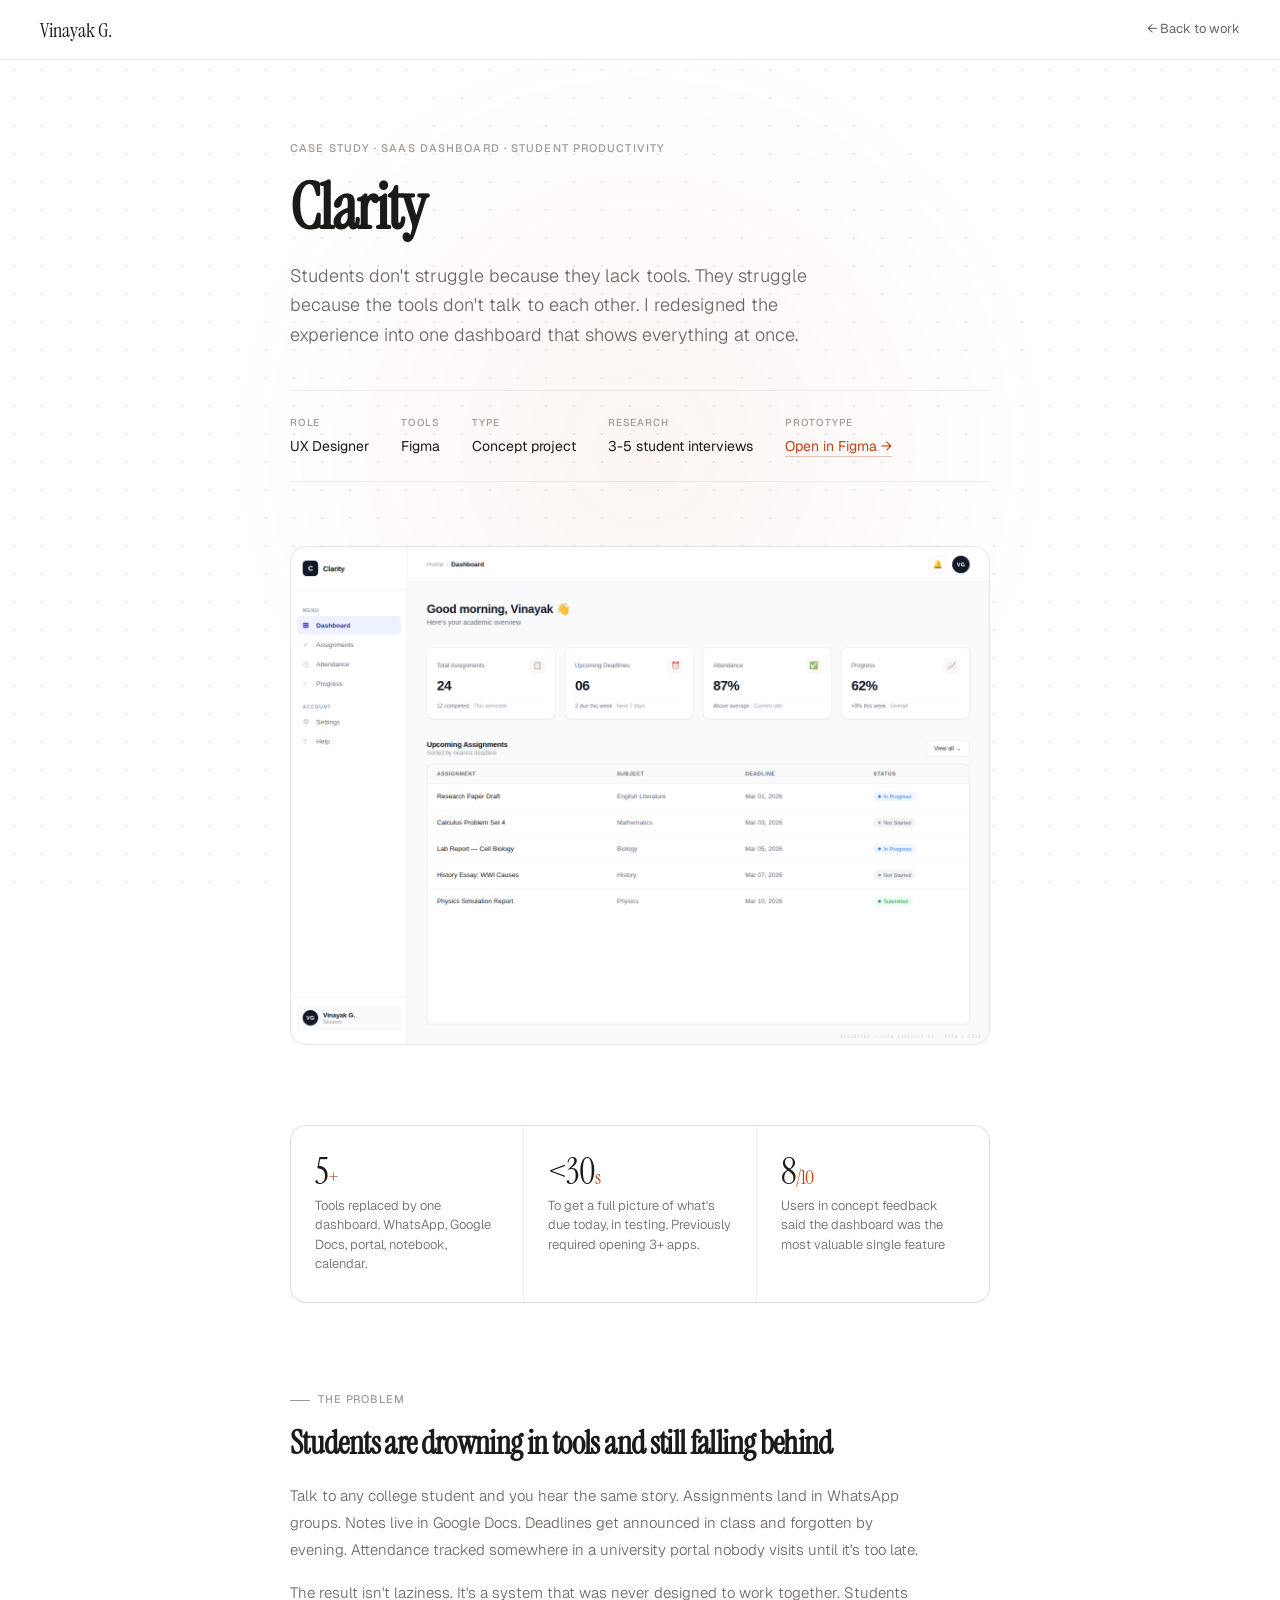
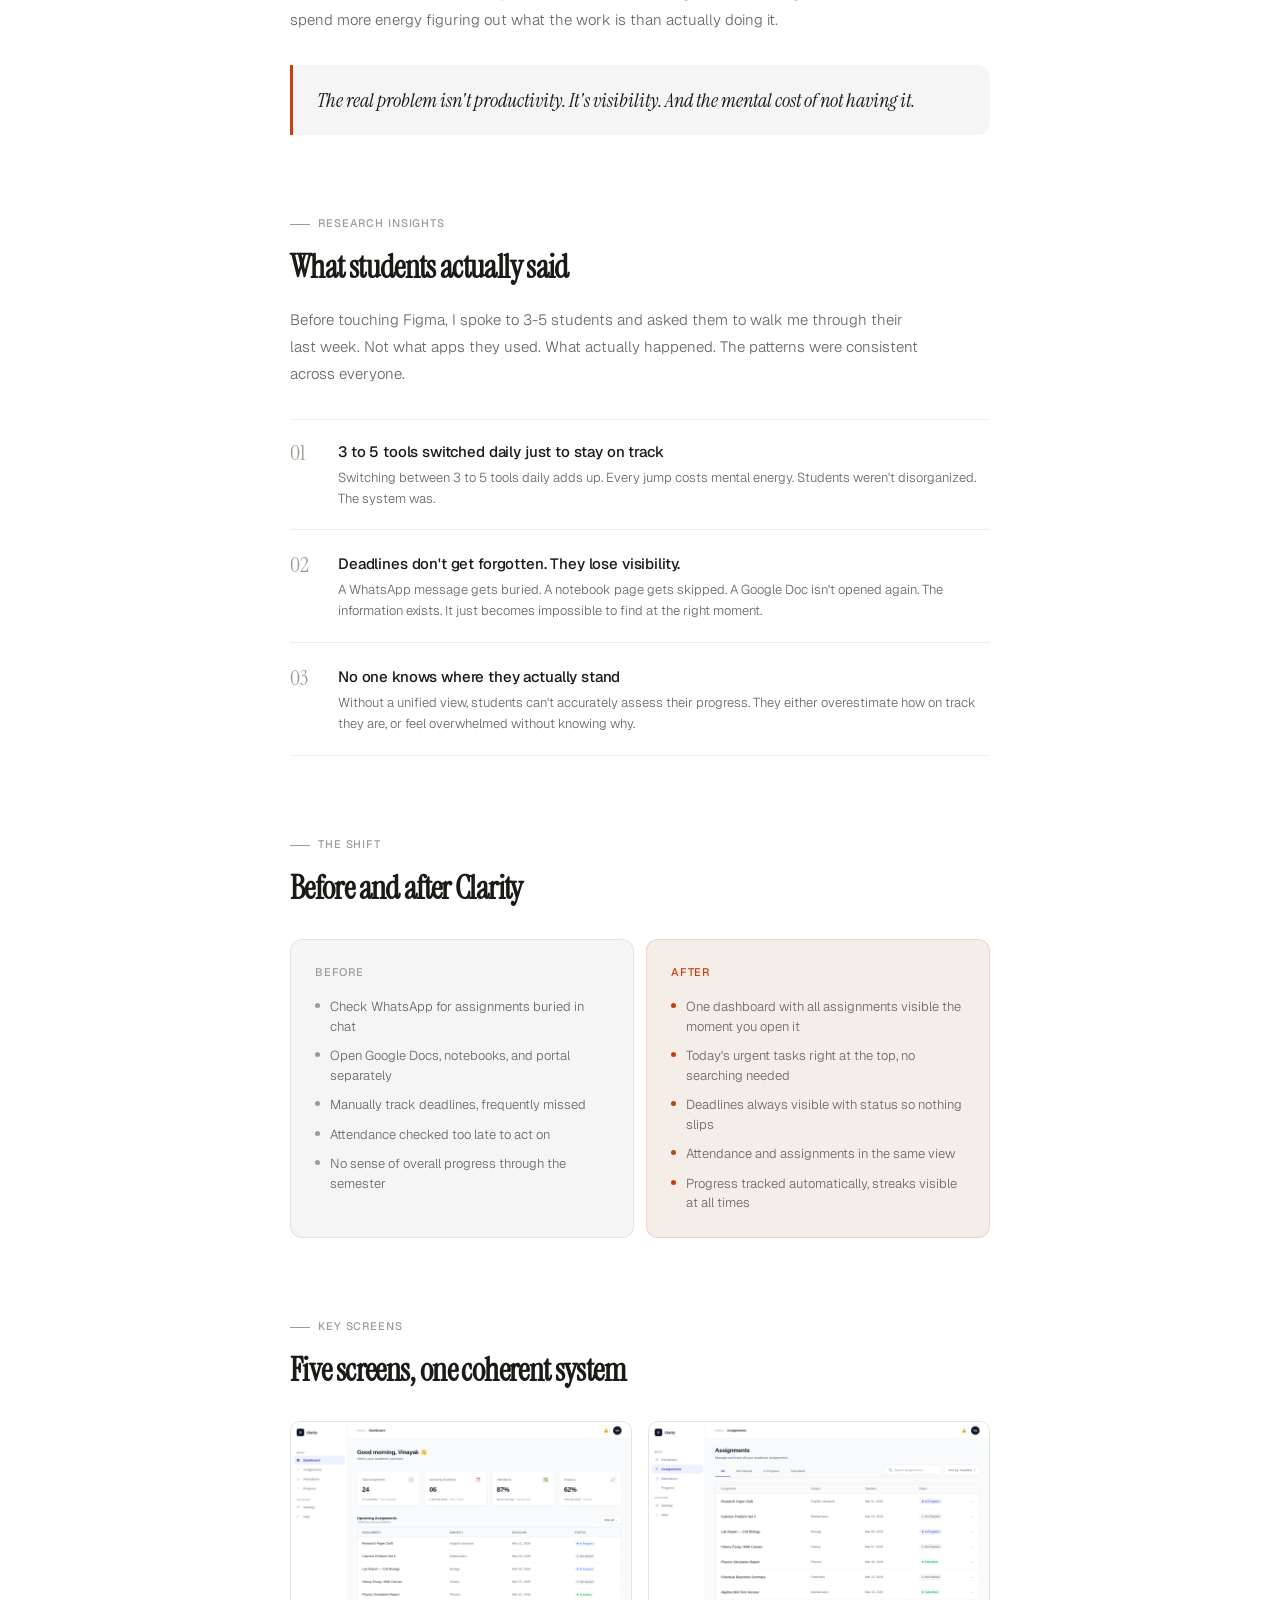
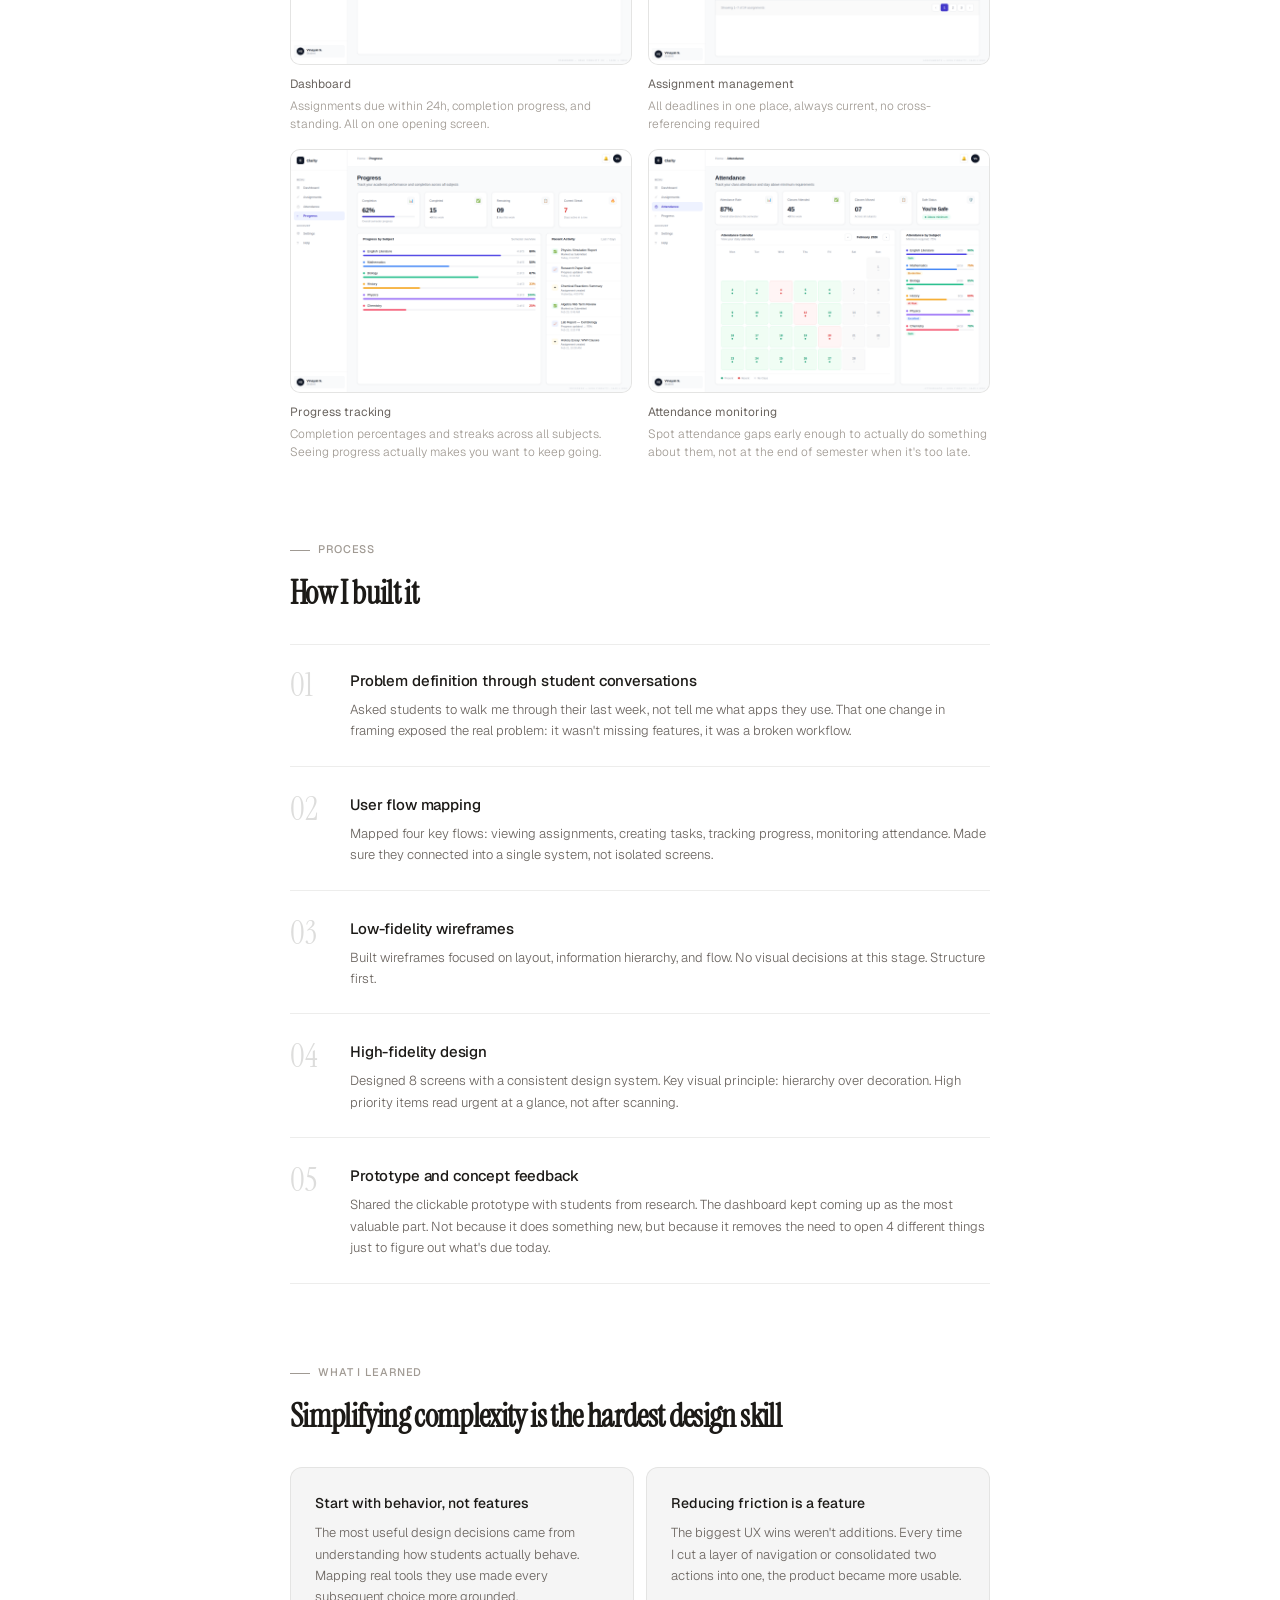
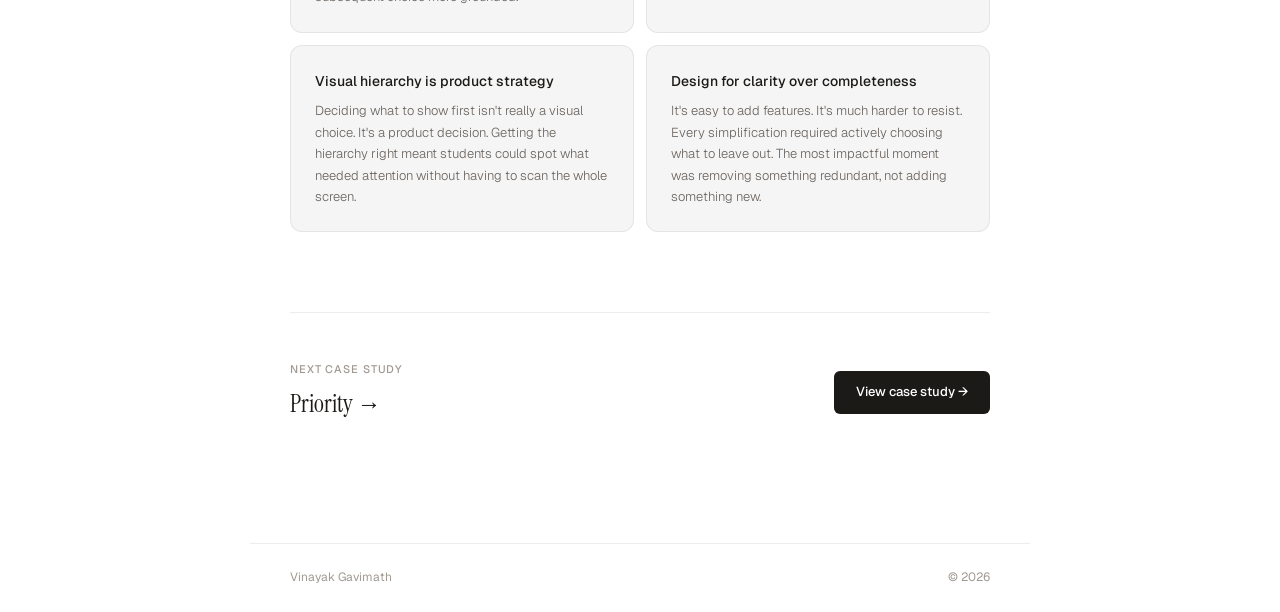
==== commit 3102845b: "Updated Clarity case study html" ====
--- a/clarity.html
+++ b/clarity.html
@@ -1,468 +1,780 @@
 <!DOCTYPE html>
 <html lang="en">
 <head>
-  <meta charset="UTF-8" />
-  <meta name="viewport" content="width=device-width, initial-scale=1.0" />
-  <title>Clarity — Case Study by Vinayak</title>
-  <link rel="preconnect" href="https://fonts.googleapis.com" />
-  <link rel="preconnect" href="https://fonts.gstatic.com" crossorigin />
-  <link href="https://fonts.googleapis.com/css2?family=Inter:wght@400;500;600;700&display=swap" rel="stylesheet" />
-  <style>
-    *, *::before, *::after { box-sizing: border-box; margin: 0; padding: 0; }
-    html { scroll-behavior: smooth; }
-    body { font-family: 'Inter', sans-serif; background: #fff; color: #111; font-size: 16px; line-height: 1.7; }
-    .container { max-width: 760px; margin: 0 auto; padding: 0 2rem; }
-
-    /* NAV */
-    .nav { padding: 1.25rem 0; border-bottom: 1px solid #e5e5e5; position: sticky; top: 0; background: #fff; z-index: 100; }
-    .nav__inner { display: flex; align-items: center; justify-content: space-between; }
-    .nav__logo { font-weight: 700; font-size: 1rem; color: #111; text-decoration: none; }
-    .nav__back { font-size: 0.85rem; color: #4338CA; text-decoration: none; }
-    .nav__back:hover { text-decoration: underline; }
-
-    /* HERO */
-    .cs-hero { padding: 5rem 0 3rem; border-bottom: 1px solid #e5e5e5; }
-    .cs-tag { font-size: 0.72rem; font-weight: 600; letter-spacing: 0.12em; text-transform: uppercase; color: #4338CA; display: block; margin-bottom: 1rem; }
-    .cs-hero h1 { font-size: clamp(2rem, 5vw, 3rem); font-weight: 700; letter-spacing: -0.02em; line-height: 1.15; margin-bottom: 0.75rem; }
-    .cs-hero .outcome { font-size: 1rem; color: #4338CA; font-weight: 500; margin-bottom: 0.75rem; }
-    .cs-hero p { font-size: 1.05rem; color: #555; max-width: 580px; }
-
-    /* META */
-    .meta-grid { background: #f5f5f7; border-radius: 12px; padding: 1.75rem; margin: 2.5rem 0; display: grid; grid-template-columns: repeat(4, 1fr); gap: 1rem; }
-    .meta-item h4 { font-size: 0.68rem; font-weight: 600; letter-spacing: 0.1em; text-transform: uppercase; color: #888; margin-bottom: 0.35rem; }
-    .meta-item p { font-size: 0.9rem; color: #111; }
-    .meta-item a { font-size: 0.9rem; color: #4338CA; text-decoration: none; }
-    .meta-item a:hover { text-decoration: underline; }
-
-    /* PROTO CTA */
-    .proto-cta { background: #4338CA; color: #fff; border-radius: 12px; padding: 1.75rem 2rem; margin-bottom: 3rem; display: flex; align-items: center; justify-content: space-between; gap: 1rem; flex-wrap: wrap; }
-    .proto-cta p { font-size: 0.95rem; font-weight: 500; }
-    .proto-cta a { background: #fff; color: #4338CA; padding: 0.6rem 1.25rem; border-radius: 6px; font-size: 0.88rem; font-weight: 600; text-decoration: none; white-space: nowrap; }
-    .proto-cta a:hover { background: #f0f0f0; }
-
-    /* SECTIONS */
-    .cs-section { padding: 3rem 0; border-bottom: 1px solid #e5e5e5; }
-    .cs-section:last-child { border-bottom: none; }
-    .slabel { font-size: 0.72rem; font-weight: 600; letter-spacing: 0.12em; text-transform: uppercase; color: #4338CA; display: block; margin-bottom: 0.85rem; }
-    .cs-section h2 { font-size: 1.75rem; font-weight: 700; letter-spacing: -0.02em; margin-bottom: 1.1rem; }
-    .cs-section h3 { font-size: 1rem; font-weight: 600; margin: 1.5rem 0 0.5rem; }
-    .cs-section p { color: #444; margin-bottom: 1rem; }
-    .cs-section ul { padding-left: 1.25rem; color: #444; margin-bottom: 1rem; }
-    .cs-section ul li { margin-bottom: 0.4rem; }
-
-    /* INSIGHT */
-    .insight { border-left: 3px solid #4338CA; padding: 1rem 1.5rem; background: #f5f5f7; border-radius: 0 8px 8px 0; margin: 1.5rem 0; }
-    .insight p { color: #111; font-weight: 500; margin: 0; }
-
-    /* IMAGES */
-    .cs-img { width: 100%; border-radius: 12px; margin: 1.5rem 0; display: block; border: 1px solid #e5e5e5; }
-    .cs-img-caption { font-size: 0.8rem; color: #888; text-align: center; margin-top: -0.75rem; margin-bottom: 1.5rem; }
-    .cs-img-full { width: 100%; border-radius: 12px; margin: 1.5rem 0; display: block; }
-
-    /* FEATURE GRID */
-    .feature-grid { display: grid; grid-template-columns: 1fr 1fr; gap: 1.5rem; margin-top: 2rem; }
-    .feature-card { border: 1px solid #e5e5e5; border-radius: 10px; overflow: hidden; }
-    .feature-card img { width: 100%; display: block; }
-    .feature-card-text { padding: 1rem; }
-    .feature-card-text h4 { font-size: 0.95rem; font-weight: 600; margin-bottom: 0.3rem; }
-    .feature-card-text p { font-size: 0.85rem; color: #555; margin: 0; }
-
-    /* STEPS */
-    .step { display: flex; gap: 1rem; margin-bottom: 1.5rem; }
-    .step-num { flex-shrink: 0; width: 28px; height: 28px; background: #4338CA; color: #fff; border-radius: 50%; font-size: 0.8rem; font-weight: 700; display: flex; align-items: center; justify-content: center; margin-top: 2px; }
-    .step-content h3 { margin-top: 0; font-size: 1rem; }
-    .step-content p { margin-bottom: 0; }
-
-    /* HERO HOOK */
-    .cs-hook { font-style: italic; color: #4338CA; font-size: 1.05rem; font-weight: 500; border-left: 3px solid #4338CA; padding-left: 1rem; margin: 1.25rem 0 0; line-height: 1.6; }
-
-    /* KEY INSIGHT HIGHLIGHT */
-    .cs-section--highlight { background: #f0edff; border-radius: 12px; padding: 2rem; margin: 0 -2rem; border-bottom: none; }
-    .cs-section--highlight .slabel { color: #4338CA; }
-    .cs-section--highlight .insight { background: #fff; border-left-color: #4338CA; }
-
-    /* BEFORE VS AFTER */
-    .bva-grid { display: grid; grid-template-columns: 1fr 1fr; gap: 1.5rem; margin-top: 1.5rem; }
-    .bva-col { border-radius: 10px; padding: 1.25rem 1.5rem; }
-    .bva-before { background: #fef2f2; border: 1px solid #fecaca; }
-    .bva-after { background: #f0fdf4; border: 1px solid #bbf7d0; }
-    .bva-head { font-size: 0.75rem; font-weight: 700; letter-spacing: 0.1em; text-transform: uppercase; margin-bottom: 0.85rem; }
-    .bva-before .bva-head { color: #dc2626; }
-    .bva-after .bva-head { color: #16a34a; }
-    .bva-col ul { padding-left: 1.1rem; color: #444; margin: 0; }
-    .bva-col ul li { margin-bottom: 0.5rem; font-size: 0.9rem; line-height: 1.5; }
-
-    /* SCREEN EXPLANATION LABELS */
-    .cs-section p.screen-what, .cs-section p.screen-how { font-size: 0.68rem; font-weight: 700; letter-spacing: 0.1em; text-transform: uppercase; margin-bottom: 0.3rem; }
-    .cs-section p.screen-what { color: #888; }
-    .cs-section p.screen-how { color: #4338CA; margin-top: 0.75rem; }
-
-    /* LEARNINGS */
-    .learning-list { list-style: none; padding: 0; }
-    .learning-list li { padding: 0.75rem 1rem; border-left: 2px solid #e5e5e5; margin-bottom: 0.75rem; color: #444; font-size: 0.95rem; transition: border-color 0.2s; }
-    .learning-list li:hover { border-left-color: #4338CA; }
-
-    /* QUICK OVERVIEW */
-    .qo-grid { display: grid; grid-template-columns: repeat(3, 1fr); gap: 1rem; margin: 2rem 0 0; }
-    .qo-item { border: 1px solid #e5e5e5; border-radius: 10px; padding: 1.25rem 1.25rem 1.1rem; }
-    .qo-label { font-size: 0.68rem; font-weight: 700; letter-spacing: 0.12em; text-transform: uppercase; color: #4338CA; margin-bottom: 0.45rem; }
-    .qo-text { font-size: 0.88rem; color: #444; margin: 0; line-height: 1.6; }
-
-    /* HERO IMAGE */
-    .cs-hero-img { width: 100%; border-radius: 14px; margin: 2rem 0 0; display: block; border: 1px solid #e5e5e5; box-shadow: 0 4px 24px rgba(0,0,0,0.06); }
-
-    /* FOOTER */
-    .cs-footer { padding: 3rem 0; text-align: center; }
-    .btn { display: inline-block; padding: 0.65rem 1.4rem; border: 1.5px solid #4338CA; color: #4338CA; background: #fff; border-radius: 6px; font-size: 0.9rem; font-weight: 500; text-decoration: none; transition: background 0.2s, color 0.2s; }
-    .btn:hover { background: #4338CA; color: #fff; }
-
-    @media (max-width: 640px) {
-      .meta-grid { grid-template-columns: 1fr 1fr; }
-      .feature-grid { grid-template-columns: 1fr; }
-      .proto-cta { flex-direction: column; }
-      .bva-grid { grid-template-columns: 1fr; }
-      .qo-grid { grid-template-columns: 1fr; }
-      .cs-section--highlight { margin: 0 -1rem; padding: 2rem 1rem; }
-    }
-    @media (max-width: 400px) {
-      .meta-grid { grid-template-columns: 1fr; }
-    }
-  </style>
+<meta charset="UTF-8">
+<meta name="viewport" content="width=device-width, initial-scale=1.0">
+<title>Clarity: Case Study by Vinayak</title>
+<link rel="preconnect" href="https://fonts.googleapis.com">
+<link rel="preconnect" href="https://fonts.gstatic.com" crossorigin>
+<link href="https://fonts.googleapis.com/css2?family=Instrument+Serif:ital@0;1&family=Geist:wght@300;400;500&display=swap" rel="stylesheet">
+<style>
+*, *::before, *::after { box-sizing: border-box; margin: 0; padding: 0; }
+
+:root {
+  --ink: #1c1a17;
+  --ink-mid: #6b6560;
+  --ink-light: #a09a93;
+  --paper: #ffffff;
+  --paper-warm: #f5f5f5;
+  --accent: #c4410c;
+  --accent-soft: #f5ede8;
+  --border: rgba(28,26,23,0.08);
+  --border-mid: rgba(28,26,23,0.15);
+  --dot-color: rgba(28,26,23,0.1);
+}
+
+html { scroll-behavior: smooth; }
+
+body {
+  font-family: 'Geist', sans-serif;
+  background: var(--paper);
+  color: var(--ink);
+  font-size: 16px;
+  line-height: 1.6;
+  -webkit-font-smoothing: antialiased;
+  overflow-x: hidden;
+}
+
+.dot-grid {
+  position: fixed;
+  inset: 0;
+  z-index: 0;
+  pointer-events: none;
+  background-image: radial-gradient(circle, var(--dot-color) 1px, transparent 1px);
+  background-size: 28px 28px;
+}
+
+.dot-grid::after {
+  content: '';
+  position: absolute;
+  inset: 0;
+  background: radial-gradient(600px circle at var(--mx, 50%) var(--my, 50%), rgba(196,65,12,0.05), transparent 70%);
+}
+
+nav, main, footer { position: relative; z-index: 1; }
+
+nav {
+  position: sticky;
+  top: 0;
+  z-index: 100;
+  display: flex;
+  align-items: center;
+  justify-content: space-between;
+  padding: 0 40px;
+  height: 60px;
+  background: rgba(255,255,255,0.88);
+  backdrop-filter: blur(12px);
+  -webkit-backdrop-filter: blur(12px);
+  border-bottom: 1px solid var(--border);
+}
+
+.nav-logo {
+  font-family: 'Instrument Serif', serif;
+  font-size: 20px;
+  color: var(--ink);
+  text-decoration: none;
+}
+
+.nav-back {
+  font-size: 13px;
+  color: var(--ink-mid);
+  text-decoration: none;
+  display: flex;
+  align-items: center;
+  gap: 6px;
+  transition: color 0.2s;
+}
+.nav-back:hover { color: var(--ink); }
+
+main {
+  max-width: 780px;
+  margin: 0 auto;
+  padding: 80px 40px 120px;
+}
+
+.cs-eyebrow {
+  font-size: 11px;
+  font-weight: 500;
+  letter-spacing: 0.1em;
+  text-transform: uppercase;
+  color: var(--ink-light);
+  margin-bottom: 16px;
+}
+
+.cs-title {
+  font-family: 'Instrument Serif', serif;
+  font-size: clamp(44px, 6vw, 64px);
+  letter-spacing: -0.025em;
+  line-height: 1.05;
+  color: var(--ink);
+  margin-bottom: 20px;
+}
+
+.cs-subtitle {
+  font-size: 18px;
+  color: var(--ink-mid);
+  line-height: 1.65;
+  font-weight: 300;
+  max-width: 580px;
+  margin-bottom: 40px;
+}
+
+.meta-row {
+  display: flex;
+  gap: 32px;
+  flex-wrap: wrap;
+  padding: 24px 0;
+  border-top: 1px solid var(--border);
+  border-bottom: 1px solid var(--border);
+  margin-bottom: 64px;
+}
+
+.meta-label {
+  font-size: 10px;
+  font-weight: 500;
+  letter-spacing: 0.08em;
+  text-transform: uppercase;
+  color: var(--ink-light);
+  margin-bottom: 4px;
+}
+
+.meta-val {
+  font-size: 14px;
+  color: var(--ink);
+}
+
+.meta-val a {
+  color: var(--accent);
+  text-decoration: none;
+  border-bottom: 1px solid rgba(196,65,12,0.3);
+  padding-bottom: 1px;
+}
+.meta-val a:hover { border-color: var(--accent); }
+
+.hero-img {
+  width: 100%;
+  border-radius: 16px;
+  border: 1px solid var(--border);
+  display: block;
+  margin-bottom: 80px;
+  background: var(--paper-warm);
+}
+
+/* METRICS */
+.metrics-grid {
+  display: grid;
+  grid-template-columns: repeat(3, 1fr);
+  gap: 1px;
+  background: var(--border);
+  border: 1px solid var(--border);
+  border-radius: 16px;
+  overflow: hidden;
+  margin-bottom: 80px;
+}
+
+.metric-item {
+  background: var(--paper);
+  padding: 28px 24px;
+}
+
+.metric-num {
+  font-family: 'Instrument Serif', serif;
+  font-size: 36px;
+  letter-spacing: -0.02em;
+  color: var(--ink);
+  line-height: 1;
+  margin-bottom: 6px;
+}
+
+.metric-num span { font-size: 20px; color: var(--accent); }
+
+.metric-label {
+  font-size: 13px;
+  color: var(--ink-mid);
+  line-height: 1.5;
+  font-weight: 300;
+}
+
+/* SECTIONS */
+.cs-section { margin-bottom: 72px; }
+
+.section-tag {
+  display: inline-flex;
+  align-items: center;
+  gap: 8px;
+  font-size: 11px;
+  font-weight: 500;
+  letter-spacing: 0.08em;
+  text-transform: uppercase;
+  color: var(--ink-light);
+  margin-bottom: 16px;
+}
+
+.section-tag::before {
+  content: '';
+  width: 20px;
+  height: 1px;
+  background: var(--ink-light);
+}
+
+.cs-section h2 {
+  font-family: 'Instrument Serif', serif;
+  font-size: 32px;
+  letter-spacing: -0.02em;
+  line-height: 1.15;
+  color: var(--ink);
+  margin-bottom: 20px;
+}
+
+.cs-section p {
+  font-size: 15px;
+  color: var(--ink-mid);
+  line-height: 1.8;
+  font-weight: 300;
+  margin-bottom: 16px;
+  max-width: 640px;
+}
+
+.callout {
+  background: var(--paper-warm);
+  border-left: 3px solid var(--accent);
+  border-radius: 0 12px 12px 0;
+  padding: 20px 24px;
+  margin: 32px 0;
+}
+
+.callout p {
+  font-family: 'Instrument Serif', serif;
+  font-size: 20px;
+  color: var(--ink);
+  line-height: 1.5;
+  font-style: italic;
+  margin: 0;
+}
+
+/* INSIGHT PILLS */
+.insights-list {
+  display: flex;
+  flex-direction: column;
+  gap: 2px;
+  margin: 32px 0;
+}
+
+.insight-item {
+  display: flex;
+  gap: 20px;
+  padding: 20px 0;
+  border-bottom: 1px solid var(--border);
+  align-items: flex-start;
+}
+.insight-item:first-child { border-top: 1px solid var(--border); }
+
+.insight-num {
+  font-family: 'Instrument Serif', serif;
+  font-size: 22px;
+  color: var(--ink-light);
+  line-height: 1;
+  flex-shrink: 0;
+  width: 28px;
+  margin-top: 2px;
+}
+
+.insight-content h4 {
+  font-size: 15px;
+  font-weight: 500;
+  color: var(--ink);
+  margin-bottom: 4px;
+  letter-spacing: -0.01em;
+}
+
+.insight-content p {
+  font-size: 13px;
+  color: var(--ink-mid);
+  line-height: 1.6;
+  margin: 0;
+  font-weight: 300;
+}
+
+/* BEFORE / AFTER */
+.before-after {
+  display: grid;
+  grid-template-columns: 1fr 1fr;
+  gap: 12px;
+  margin: 32px 0;
+}
+
+.ba-card {
+  border-radius: 12px;
+  padding: 24px;
+  border: 1px solid var(--border);
+}
+
+.ba-card.before { background: var(--paper-warm); }
+.ba-card.after  { background: var(--accent-soft); border-color: rgba(196,65,12,0.15); }
+
+.ba-label {
+  font-size: 11px;
+  font-weight: 500;
+  letter-spacing: 0.07em;
+  text-transform: uppercase;
+  margin-bottom: 16px;
+}
+
+.ba-card.before .ba-label { color: var(--ink-light); }
+.ba-card.after  .ba-label { color: var(--accent); }
+
+.ba-item {
+  display: flex;
+  gap: 10px;
+  margin-bottom: 10px;
+  font-size: 13px;
+  color: var(--ink-mid);
+  line-height: 1.5;
+  font-weight: 300;
+  align-items: flex-start;
+}
+
+.ba-item:last-child { margin-bottom: 0; }
+
+.ba-dot {
+  width: 5px;
+  height: 5px;
+  border-radius: 50%;
+  flex-shrink: 0;
+  margin-top: 6px;
+}
+
+.ba-card.before .ba-dot { background: var(--ink-light); }
+.ba-card.after  .ba-dot { background: var(--accent); }
+
+/* SCREENS */
+.screens-grid {
+  display: grid;
+  grid-template-columns: 1fr 1fr;
+  gap: 16px;
+  margin: 32px 0;
+}
+
+.screen-item {}
+
+.screen-img {
+  width: 100%;
+  border-radius: 10px;
+  border: 1px solid var(--border);
+  display: block;
+  margin-bottom: 10px;
+  background: var(--paper-warm);
+}
+
+.screen-label {
+  font-size: 12px;
+  color: var(--ink-mid);
+  font-weight: 400;
+}
+
+.screen-desc {
+  font-size: 12px;
+  color: var(--ink-light);
+  line-height: 1.5;
+  font-weight: 300;
+  margin-top: 3px;
+}
+
+/* PROCESS */
+.process-steps {
+  display: flex;
+  flex-direction: column;
+  gap: 2px;
+  margin-top: 32px;
+}
+
+.step {
+  display: flex;
+  gap: 24px;
+  padding: 24px 0;
+  border-bottom: 1px solid var(--border);
+}
+.step:first-child { border-top: 1px solid var(--border); }
+
+.step-num {
+  font-family: 'Instrument Serif', serif;
+  font-size: 32px;
+  color: var(--border-mid);
+  line-height: 1;
+  flex-shrink: 0;
+  width: 36px;
+}
+
+.step-content h4 {
+  font-size: 15px;
+  font-weight: 500;
+  color: var(--ink);
+  margin-bottom: 6px;
+  letter-spacing: -0.01em;
+}
+
+.step-content p {
+  font-size: 13px;
+  color: var(--ink-mid);
+  line-height: 1.65;
+  font-weight: 300;
+  margin: 0;
+}
+
+/* LEARNINGS */
+.learnings-grid {
+  display: grid;
+  grid-template-columns: 1fr 1fr;
+  gap: 12px;
+  margin-top: 32px;
+}
+
+.learning-card {
+  background: var(--paper-warm);
+  border: 1px solid var(--border);
+  border-radius: 12px;
+  padding: 24px;
+}
+
+.learning-card h4 {
+  font-size: 14px;
+  font-weight: 500;
+  color: var(--ink);
+  margin-bottom: 8px;
+}
+
+.learning-card p {
+  font-size: 13px;
+  color: var(--ink-mid);
+  line-height: 1.65;
+  font-weight: 300;
+  margin: 0;
+}
+
+.next-up {
+  margin-top: 80px;
+  padding-top: 48px;
+  border-top: 1px solid var(--border);
+  display: flex;
+  justify-content: space-between;
+  align-items: center;
+}
+
+.next-label {
+  font-size: 11px;
+  font-weight: 500;
+  letter-spacing: 0.08em;
+  text-transform: uppercase;
+  color: var(--ink-light);
+  margin-bottom: 6px;
+}
+
+.next-title {
+  font-family: 'Instrument Serif', serif;
+  font-size: 24px;
+  color: var(--ink);
+}
+
+.btn-primary {
+  display: inline-flex;
+  align-items: center;
+  gap: 6px;
+  background: var(--ink);
+  color: white;
+  text-decoration: none;
+  font-size: 13px;
+  font-weight: 500;
+  padding: 11px 22px;
+  border-radius: 6px;
+  transition: background 0.2s, transform 0.15s;
+  white-space: nowrap;
+}
+.btn-primary:hover { background: var(--accent); transform: translateY(-1px); }
+
+.reveal {
+  opacity: 0;
+  transform: translateY(20px);
+  transition: opacity 0.6s cubic-bezier(0.22,1,0.36,1), transform 0.6s cubic-bezier(0.22,1,0.36,1);
+}
+.reveal.visible { opacity: 1; transform: translateY(0); }
+
+@media (max-width: 680px) {
+  main { padding: 60px 24px 80px; }
+  nav { padding: 0 24px; }
+  .metrics-grid { grid-template-columns: 1fr; }
+  .before-after { grid-template-columns: 1fr; }
+  .screens-grid { grid-template-columns: 1fr; }
+  .learnings-grid { grid-template-columns: 1fr; }
+  .next-up { flex-direction: column; gap: 20px; align-items: flex-start; }
+}
+</style>
 </head>
 <body>
 
-  <header class="nav">
-    <div class="nav__inner container">
-      <a href="index.html" class="nav__logo">Vinayak</a>
-      <a href="index.html" class="nav__back">← Back to portfolio</a>
-    </div>
-  </header>
-
-  <main>
-    <div class="container">
-
-      <!-- HERO -->
-      <div class="cs-hero">
-        <span class="cs-tag">Case Study · Student Productivity</span>
-        <h1>Clarity</h1>
-        <p class="outcome">Designed a 5-screen SaaS dashboard that reduces academic fragmentation for students.</p>
-        <p class="cs-hook">"Students don't struggle because they lack tools — they struggle because their tasks are scattered across too many places."</p>
-        <p>A web-based academic productivity platform that centralizes assignments, attendance, and progress tracking into a single structured system.</p>
-        <img src="Clarity Dashboard.png" alt="Clarity — Academic Productivity Dashboard" class="cs-hero-img" />
-      </div>
-
-      <!-- META -->
-      <div class="meta-grid">
-        <div class="meta-item"><h4>Role</h4><p>UX Designer</p></div>
-        <div class="meta-item"><h4>Tools</h4><p>Figma</p></div>
-        <div class="meta-item"><h4>Type</h4><p>Concept Project</p></div>
-        <div class="meta-item"><h4>Prototype</h4><a href="https://www.figma.com/make/3bfcDJip2qTjDtlXyZksyv/Clarity---Academic-Productivity-SaaS-for-Students?fullscreen=1" target="_blank" rel="noopener noreferrer">View in Figma →</a></div>
-      </div>
-
-      <!-- QUICK OVERVIEW -->
-      <div class="qo-grid">
-        <div class="qo-item">
-          <div class="qo-label">Problem</div>
-          <p class="qo-text">Students juggle assignments across WhatsApp, Google Docs, and portals — with no central view, missed deadlines, and constant mental overload.</p>
+<div class="dot-grid" id="dotgrid"></div>
+
+<nav>
+  <a class="nav-logo" href="index.html">Vinayak G.</a>
+  <a class="nav-back" href="index.html">&larr; Back to work</a>
+</nav>
+
+<main>
+
+  <div class="reveal">
+    <div class="cs-eyebrow">Case study &middot; SaaS Dashboard &middot; Student Productivity</div>
+    <h1 class="cs-title">Clarity</h1>
+    <p class="cs-subtitle">Students don't struggle because they lack tools. They struggle because the tools don't talk to each other. I redesigned the experience into one dashboard that shows everything at once.</p>
+  </div>
+
+  <div class="meta-row reveal">
+    <div class="meta-item">
+      <div class="meta-label">Role</div>
+      <div class="meta-val">UX Designer</div>
+    </div>
+    <div class="meta-item">
+      <div class="meta-label">Tools</div>
+      <div class="meta-val">Figma</div>
+    </div>
+    <div class="meta-item">
+      <div class="meta-label">Type</div>
+      <div class="meta-val">Concept project</div>
+    </div>
+    <div class="meta-item">
+      <div class="meta-label">Research</div>
+      <div class="meta-val">3-5 student interviews</div>
+    </div>
+    <div class="meta-item">
+      <div class="meta-label">Prototype</div>
+      <div class="meta-val"><a href="https://www.figma.com/make/3bfcDJip2qTjDtlXyZksyv/Clarity---Academic-Productivity-SaaS-for-Students?fullscreen=1" target="_blank">Open in Figma &rarr;</a></div>
+    </div>
+  </div>
+
+  <img class="hero-img reveal"
+    src="https://vinayakgavimath.github.io/vinayak-g/Clarity Dashboard.png"
+    alt="Clarity dashboard">
+
+  <!-- METRICS -->
+  <div class="metrics-grid reveal">
+    <div class="metric-item">
+      <div class="metric-num">5<span>+</span></div>
+      <div class="metric-label">Tools replaced by one dashboard. WhatsApp, Google Docs, portal, notebook, calendar.</div>
+    </div>
+    <div class="metric-item">
+      <div class="metric-num">&lt;30<span>s</span></div>
+      <div class="metric-label">To get a full picture of what's due today, in testing. Previously required opening 3+ apps.</div>
+    </div>
+    <div class="metric-item">
+      <div class="metric-num">8<span>/10</span></div>
+      <div class="metric-label">Users in concept feedback said the dashboard was the most valuable single feature</div>
+    </div>
+  </div>
+
+  <!-- PROBLEM -->
+  <div class="cs-section reveal">
+    <div class="section-tag">The problem</div>
+    <h2>Students are drowning in tools and still falling behind</h2>
+    <p>Talk to any college student and you hear the same story. Assignments land in WhatsApp groups. Notes live in Google Docs. Deadlines get announced in class and forgotten by evening. Attendance tracked somewhere in a university portal nobody visits until it's too late.</p>
+    <p>The result isn't laziness. It's a system that was never designed to work together. Students spend more energy figuring out what the work is than actually doing it.</p>
+
+    <div class="callout">
+      <p>The real problem isn't productivity. It's visibility. And the mental cost of not having it.</p>
+    </div>
+  </div>
+
+  <!-- RESEARCH -->
+  <div class="cs-section reveal">
+    <div class="section-tag">Research insights</div>
+    <h2>What students actually said</h2>
+    <p>Before touching Figma, I spoke to 3-5 students and asked them to walk me through their last week. Not what apps they used. What actually happened. The patterns were consistent across everyone.</p>
+
+    <div class="insights-list">
+      <div class="insight-item">
+        <div class="insight-num">01</div>
+        <div class="insight-content">
+          <h4>3 to 5 tools switched daily just to stay on track</h4>
+          <p>Switching between 3 to 5 tools daily adds up. Every jump costs mental energy. Students weren't disorganized. The system was.</p>
         </div>
-        <div class="qo-item">
-          <div class="qo-label">Solution</div>
-          <p class="qo-text">A unified dashboard that centralizes tasks, attendance, and progress — eliminating the need to switch between tools.</p>
+      </div>
+      <div class="insight-item">
+        <div class="insight-num">02</div>
+        <div class="insight-content">
+          <h4>Deadlines don't get forgotten. They lose visibility.</h4>
+          <p>A WhatsApp message gets buried. A notebook page gets skipped. A Google Doc isn't opened again. The information exists. It just becomes impossible to find at the right moment.</p>
         </div>
-        <div class="qo-item">
-          <div class="qo-label">Outcome</div>
-          <p class="qo-text">Reduced cognitive load, improved deadline visibility, and a single source of truth for every academic responsibility.</p>
+      </div>
+      <div class="insight-item">
+        <div class="insight-num">03</div>
+        <div class="insight-content">
+          <h4>No one knows where they actually stand</h4>
+          <p>Without a unified view, students can't accurately assess their progress. They either overestimate how on track they are, or feel overwhelmed without knowing why.</p>
         </div>
       </div>
-
-      <!-- PROTO CTA -->
-      <div class="proto-cta" style="margin-top:2rem;">
-        <p>Explore the full interactive prototype</p>
-        <a href="https://www.figma.com/make/3bfcDJip2qTjDtlXyZksyv/Clarity---Academic-Productivity-SaaS-for-Students?fullscreen=1" target="_blank" rel="noopener noreferrer">View Prototype →</a>
-      </div>
-
-      <!-- PROBLEM -->
-      <div class="cs-section">
-        <span class="slabel">The Problem</span>
-        <h2>Students are drowning in tools — and still falling behind</h2>
-        <div class="insight">
-          <p>Students struggle to manage academic work across multiple tools, leading to confusion, missed deadlines, and lack of clarity.</p>
+    </div>
+  </div>
+
+  <!-- BEFORE / AFTER -->
+  <div class="cs-section reveal">
+    <div class="section-tag">The shift</div>
+    <h2>Before and after Clarity</h2>
+
+    <div class="before-after">
+      <div class="ba-card before">
+        <div class="ba-label">Before</div>
+        <div class="ba-item"><span class="ba-dot"></span>Check WhatsApp for assignments buried in chat</div>
+        <div class="ba-item"><span class="ba-dot"></span>Open Google Docs, notebooks, and portal separately</div>
+        <div class="ba-item"><span class="ba-dot"></span>Manually track deadlines, frequently missed</div>
+        <div class="ba-item"><span class="ba-dot"></span>Attendance checked too late to act on</div>
+        <div class="ba-item"><span class="ba-dot"></span>No sense of overall progress through the semester</div>
+      </div>
+      <div class="ba-card after">
+        <div class="ba-label">After</div>
+        <div class="ba-item"><span class="ba-dot"></span>One dashboard with all assignments visible the moment you open it</div>
+        <div class="ba-item"><span class="ba-dot"></span>Today's urgent tasks right at the top, no searching needed</div>
+        <div class="ba-item"><span class="ba-dot"></span>Deadlines always visible with status so nothing slips</div>
+        <div class="ba-item"><span class="ba-dot"></span>Attendance and assignments in the same view</div>
+        <div class="ba-item"><span class="ba-dot"></span>Progress tracked automatically, streaks visible at all times</div>
+      </div>
+    </div>
+  </div>
+
+  <!-- KEY SCREENS -->
+  <div class="cs-section reveal">
+    <div class="section-tag">Key screens</div>
+    <h2>Five screens, one coherent system</h2>
+
+    <div class="screens-grid">
+      <div class="screen-item">
+        <img class="screen-img"
+          src="https://vinayakgavimath.github.io/vinayak-g/Clarity Dashboard.png"
+          alt="Dashboard">
+        <div class="screen-label">Dashboard</div>
+        <div class="screen-desc">Assignments due within 24h, completion progress, and standing. All on one opening screen.</div>
+      </div>
+      <div class="screen-item">
+        <img class="screen-img"
+          src="https://vinayakgavimath.github.io/vinayak-g/Clarity Assignment Management.png"
+          alt="Assignment management">
+        <div class="screen-label">Assignment management</div>
+        <div class="screen-desc">All deadlines in one place, always current, no cross-referencing required</div>
+      </div>
+      <div class="screen-item">
+        <img class="screen-img"
+          src="https://vinayakgavimath.github.io/vinayak-g/Clarity Progress Tracking.png"
+          alt="Progress tracking">
+        <div class="screen-label">Progress tracking</div>
+        <div class="screen-desc">Completion percentages and streaks across all subjects. Seeing progress actually makes you want to keep going.</div>
+      </div>
+      <div class="screen-item">
+        <img class="screen-img"
+          src="https://vinayakgavimath.github.io/vinayak-g/Clarity Attendance Monitoring.png"
+          alt="Attendance monitoring">
+        <div class="screen-label">Attendance monitoring</div>
+        <div class="screen-desc">Spot attendance gaps early enough to actually do something about them, not at the end of semester when it's too late.</div>
+      </div>
+    </div>
+  </div>
+
+  <!-- PROCESS -->
+  <div class="cs-section reveal">
+    <div class="section-tag">Process</div>
+    <h2>How I built it</h2>
+
+    <div class="process-steps">
+      <div class="step">
+        <div class="step-num">01</div>
+        <div class="step-content">
+          <h4>Problem definition through student conversations</h4>
+          <p>Asked students to walk me through their last week, not tell me what apps they use. That one change in framing exposed the real problem: it wasn't missing features, it was a broken workflow.</p>
         </div>
-        <p>Talk to any college student and you'll hear a familiar story. Assignments are shared in WhatsApp groups. Lecture notes live in Google Docs. Personal to-do lists are scribbled in notebooks. Deadlines get announced verbally in class and then promptly forgotten. Attendance is logged somewhere in the university portal — a place most students visit only when it's too late.</p>
-        <p>The result isn't laziness. It's a system that was never designed to work together. Students spend more energy tracking where their information is than actually acting on it. The stress isn't about having too much work — it's about never knowing exactly what the work is, where it stands, or what comes next.</p>
-        <div class="insight">
-          <p>The real problem is not productivity. It is visibility — and the mental cost of living without it.</p>
+      </div>
+      <div class="step">
+        <div class="step-num">02</div>
+        <div class="step-content">
+          <h4>User flow mapping</h4>
+          <p>Mapped four key flows: viewing assignments, creating tasks, tracking progress, monitoring attendance. Made sure they connected into a single system, not isolated screens.</p>
         </div>
       </div>
-
-      <!-- WHY THIS MATTERS -->
-      <div class="cs-section">
-        <span class="slabel">Why This Matters</span>
-        <h2>The real cost of fragmentation</h2>
-        <p>When academic information is scattered, it doesn't just cause inconvenience — it has measurable consequences on students' performance and well-being:</p>
-        <ul>
-          <li><strong>Missed deadlines</strong> — Assignments and due dates spread across portals, group chats, and emails slip through the cracks, directly affecting grades.</li>
-          <li><strong>Increased stress</strong> — Managing multiple disconnected tools demands constant mental overhead, raising anxiety around academic responsibilities.</li>
-          <li><strong>Lack of visibility on progress</strong> — Without a unified view, students cannot accurately assess where they stand, making it hard to prioritize and stay motivated.</li>
-        </ul>
-      </div>
-
-      <!-- MY ROLE -->
-      <div class="cs-section">
-        <span class="slabel">My Role</span>
-        <h2>What I worked on</h2>
-        <p>I worked on this project independently as a <strong>UX Designer</strong>, taking full ownership from understanding the problem to delivering a clickable prototype. My responsibilities spanned the entire design process:</p>
-        <ul>
-          <li><strong>Research</strong> — Spoke with 3–5 students to surface real pain points around fragmentation, missed deadlines, and tool overload.</li>
-          <li><strong>Wireframing</strong> — Designed low-fidelity wireframes to establish layout, structure, and information hierarchy before visual decisions.</li>
-          <li><strong>UI Design</strong> — Built a polished high-fidelity interface with a consistent design system, deliberate visual hierarchy, and purposeful color.</li>
-        </ul>
-      </div>
-
-      <!-- RESEARCH & INSIGHTS -->
-      <div class="cs-section">
-        <span class="slabel">Research &amp; Insights</span>
-        <h2>What students actually said</h2>
-        <p>Before touching Figma, I spoke with 3–5 students to understand how they actually manage their academic work day-to-day. I didn't ask hypothetical questions — I asked them to walk me through their last week. The patterns were immediate and consistent.</p>
-        <ul>
-          <li>Most juggle WhatsApp groups, Google Docs, handwritten notebooks, and a university portal simultaneously</li>
-          <li>There is no single source of truth — every source only shows part of the picture</li>
-          <li>Students miss deadlines not because they ignore them, but because information loses visibility over time</li>
-          <li>Progress is never visualized — students have no real sense of how far they are through a semester</li>
-          <li>Attendance and assignments live in completely separate systems, making it impossible to see the full academic picture</li>
-        </ul>
-
-        <h3>Key Insights</h3>
-
-        <div class="insight">
-          <p><strong>Insight 1 —</strong> Students switch between 3–5 different tools daily just to stay on top of academics. Every context switch adds cognitive load and increases the chance of something slipping through.</p>
+      <div class="step">
+        <div class="step-num">03</div>
+        <div class="step-content">
+          <h4>Low-fidelity wireframes</h4>
+          <p>Built wireframes focused on layout, information hierarchy, and flow. No visual decisions at this stage. Structure first.</p>
         </div>
-
-        <div class="insight">
-          <p><strong>Insight 2 —</strong> Deadlines aren't forgotten — they lose visibility. A WhatsApp message gets buried. A notebook page gets skipped. A Google Doc isn't opened again. The problem is information architecture, not student effort.</p>
+      </div>
+      <div class="step">
+        <div class="step-num">04</div>
+        <div class="step-content">
+          <h4>High-fidelity design</h4>
+          <p>Designed 8 screens with a consistent design system. Key visual principle: hierarchy over decoration. High priority items read urgent at a glance, not after scanning.</p>
         </div>
-
-        <div class="insight">
-          <p><strong>Insight 3 —</strong> When students can't see their progress, they either overestimate how on track they are, or feel overwhelmed without knowing why. A clear progress view reduces both false confidence and unnecessary anxiety.</p>
+      </div>
+      <div class="step">
+        <div class="step-num">05</div>
+        <div class="step-content">
+          <h4>Prototype and concept feedback</h4>
+          <p>Shared the clickable prototype with students from research. The dashboard kept coming up as the most valuable part. Not because it does something new, but because it removes the need to open 4 different things just to figure out what's due today.</p>
         </div>
-
-        <div class="insight">
-          <p>Students don't need more tools. They need one place that shows them everything — clearly, instantly, without effort.</p>
-        </div>
-      </div>
-
-      <!-- KEY INSIGHT -->
-      <div class="cs-section cs-section--highlight">
-        <span class="slabel">Key Insight</span>
-        <h2>Core finding: students have enough tools — what's broken is the workflow</h2>
-        <p>Students already have calendars, messaging apps, note-taking tools, and university portals. Adding one more app was never going to help. The real issue is that none of these tools talk to each other, and students are left to be the connective tissue between them — mentally juggling context across every platform, every day.</p>
-        <div class="insight">
-          <p>The real problem wasn't lack of tools — it was fragmented workflows. Students were switching between multiple platforms, increasing mental load and reducing clarity.</p>
-        </div>
-        <div class="insight">
-          <p>Fragmented workflows — not missing features — are what cause missed deadlines and academic stress. When the same assignment appears in a WhatsApp message, a verbal reminder, and a university portal but never in one consolidated place, it will inevitably slip. Fixing the workflow is the only design move that addresses the root cause.</p>
-        </div>
-        <p>This reframed everything. The design goal wasn't to build a smarter to-do list. It was to eliminate workflow fragmentation itself — to create one coherent space where the information students already have becomes immediately visible, prioritized, and actionable without any extra effort on their part.</p>
-      </div>
-
-      <!-- SOLUTION APPROACH -->
-      <div class="cs-section">
-        <span class="slabel">Solution Approach</span>
-        <h2>Why this solution works</h2>
-        <p>The core insight was this: students don't need another tool to learn. They need the information they already have to be in one place, surfaced clearly, without requiring effort to maintain.</p>
-        <p>Clarity consolidates the most critical academic signals — assignments, attendance, and progress — into a single dashboard. But the design choices go beyond grouping features. They address specific behavioral patterns observed in research:</p>
-        <ul>
-          <li><strong>It reduces switching cost.</strong> Every time a student moves between WhatsApp, a Google Doc, and a university portal, they lose context and add friction. Clarity eliminates that switching entirely — less friction means less dropped information.</li>
-          <li><strong>It makes deadlines impossible to ignore.</strong> By surfacing upcoming assignments directly on the dashboard, urgency stays visible at all times. No searching, no digging — the most important information is front and center.</li>
-          <li><strong>It turns invisible progress into a motivator.</strong> Seeing completion percentages and streaks gives students a tangible sense of movement. Research shows that visible progress is one of the strongest drivers of continued engagement.</li>
-          <li><strong>It respects existing behavior.</strong> Clarity wasn't designed to force new habits. It was designed to fit around the way students already think about their day — reducing the learning curve and increasing the chance of adoption.</li>
-        </ul>
-      </div>
-
-      <!-- DESIGN DECISIONS -->
-      <div class="cs-section">
-        <span class="slabel">Design Decisions</span>
-        <h2>Why I made specific choices</h2>
-
-        <h3>Why a dashboard approach?</h3>
-        <p>A dashboard was the right entry point because it directly answers the question every student has the moment they open the app: "What do I need to do right now?" Rather than requiring navigation to gather information, the dashboard surfaces the most critical signals upfront — reducing cognitive load on every visit. The less mental effort it takes to get an overview, the more likely students are to actually use it consistently.</p>
-
-        <h3>Why a simplified layout?</h3>
-        <p>Students already feel overwhelmed. An interface that looks cluttered or requires interpretation becomes another source of stress rather than a solution to it. I chose a simplified layout — limited color, generous whitespace, and focused content areas — specifically to improve scannability. A student should be able to open Clarity and understand their academic situation within seconds, not minutes. Every element that doesn't earn its place on screen was removed.</p>
-
-        <h3>Why clear visual hierarchy?</h3>
-        <p>In a tool like this, visual hierarchy isn't decoration — it's function. When everything is styled equally, nothing communicates urgency. I used size, weight, and color deliberately so that high-priority items (an assignment due tomorrow, low attendance) are immediately distinguishable from background information. This minimizes the user effort required to identify what needs attention and reduces the risk of something important being overlooked.</p>
-
-        <h3>Why prioritize today's tasks?</h3>
-        <div class="insight">
-          <p>Instead of treating all tasks equally, I prioritized "today's tasks" so users can focus on what matters immediately and avoid feeling overwhelmed.</p>
-        </div>
-        <p>Showing everything at once creates overwhelm. Showing only what matters today creates focus. The dashboard surfaces assignments due within 24 hours at the very top — a deliberate decision to reduce cognitive load at the exact moment students need clarity most. Instead of scanning a full semester's worth of tasks and manually filtering by urgency, students immediately see what demands attention right now. This single design choice directly addresses the mental overload of staring at a long, undifferentiated task list and not knowing where to begin.</p>
-      </div>
-
-      <!-- DESIGN PROCESS -->
-      <div class="cs-section">
-        <span class="slabel">Design Process</span>
-        <h2>How I built it</h2>
-
-        <div class="step">
-          <div class="step-num">1</div>
-          <div class="step-content">
-            <h3>Problem Definition</h3>
-            <p>Defined the core problem through student conversations: fragmented academic information and zero visibility into what matters today.</p>
-          </div>
-        </div>
-
-        <div class="step">
-          <div class="step-num">2</div>
-          <div class="step-content">
-            <h3>User Flow Mapping</h3>
-            <p>Mapped the main user flows — viewing assignments, creating tasks, tracking progress, and monitoring attendance — to ensure a connected system, not isolated screens.</p>
-          </div>
-        </div>
-
-        <div class="step">
-          <div class="step-num">3</div>
-          <div class="step-content">
-            <h3>Low-Fidelity Wireframes</h3>
-            <p>Built low-fidelity wireframes focused on layout, information hierarchy, and usability — establishing structure before any visual decisions.</p>
-          </div>
-        </div>
-
-        <img src="Low-Fedility Wireframe.png" alt="Low fidelity wireframes for Clarity" class="cs-img" />
-        <p class="cs-img-caption">Phase 01 — Low-fidelity wireframes exploring structure across 5 screens</p>
-
-        <div class="step">
-          <div class="step-num">4</div>
-          <div class="step-content">
-            <h3>High-Fidelity Design</h3>
-            <p>Designed a clean, high-fidelity interface with deliberate visual hierarchy, consistent spacing, purposeful color, and simple navigation.</p>
-          </div>
-        </div>
-
-        <img src="High-Fedility Wireframe.png" alt="High fidelity wireframes for Clarity" class="cs-img" />
-        <p class="cs-img-caption">Phase 02 — High-fidelity design across 8 screens with full design system</p>
-
-        <div class="step">
-          <div class="step-num">5</div>
-          <div class="step-content">
-            <h3>Prototyping</h3>
-            <p>Connected all screens into a clickable prototype to validate key flows and interactions. <a href="https://www.figma.com/make/3bfcDJip2qTjDtlXyZksyv/Clarity---Academic-Productivity-SaaS-for-Students?fullscreen=1" target="_blank" rel="noopener noreferrer" style="color:#4338CA;">Explore it here →</a></p>
-          </div>
-        </div>
-      </div>
-
-      <!-- KEY FEATURES -->
-      <div class="cs-section">
-        <span class="slabel">Key Features</span>
-        <h2>The final product</h2>
-        <p>Five key sections designed to reduce mental friction and improve visibility rather than add new features. Each screen serves a deliberate purpose tied directly to a student pain point identified in research.</p>
-
-        <h3>Dashboard</h3>
-        <p class="screen-what">What it does</p>
-        <p>Centralizes assignments due within 24 hours, completion progress, and current academic standing on a single opening screen — with today's urgent tasks always at the top.</p>
-        <p class="screen-how">How it helps</p>
-        <p>Students know exactly what demands attention right now without opening a single other app. The mental overhead of piecing together a daily plan from WhatsApp, Google Docs, and a university portal disappears.</p>
-        <img src="Clarity Dashboard.png" alt="Clarity Dashboard" class="cs-img" />
-
-        <h3>Assignment Management</h3>
-        <p class="screen-what">What it does</p>
-        <p>Brings assignment creation, status tracking, and deadline filtering into one dedicated view — no external apps required.</p>
-        <p class="screen-how">How it helps</p>
-        <p>Students stop cross-referencing WhatsApp, Google Docs, and portals to find out what's due and when. All deadlines are in one place, always current, always visible.</p>
-        <img src="Clarity Assignment Management.png" alt="Clarity Assignment Management" class="cs-img" />
-
-        <h3>Progress Tracking</h3>
-        <p class="screen-what">What it does</p>
-        <p>Tracks completion percentages and learning streaks across all subjects, updating automatically as assignments are marked done.</p>
-        <p class="screen-how">How it helps</p>
-        <p>Students gain a concrete sense of forward movement — something entirely absent when using disconnected tools. Visible progress is one of the strongest drivers of continued engagement, and this screen puts it front and center.</p>
-        <img src="Clarity Progress Tracking.png" alt="Clarity Progress Tracking" class="cs-img" />
-
-        <h3>Attendance Monitoring</h3>
-        <p class="screen-what">What it does</p>
-        <p>Displays attendance percentages per subject alongside assignments in the same interface, pulled out of the separate university portal.</p>
-        <p class="screen-how">How it helps</p>
-        <p>Students spot attendance gaps early enough to act — instead of discovering a problem only at the end of semester when it's too late to recover.</p>
-        <img src="Clarity Attendance Monitoring.png" alt="Clarity Attendance Monitoring" class="cs-img" />
-
-        <h3>Settings and Personalization</h3>
-        <p class="screen-what">What it does</p>
-        <p>Lets students configure notification preferences, subject lists, and how progress is measured — tailoring the tool to their academic context.</p>
-        <p class="screen-how">How it helps</p>
-        <p>A tool that reflects each student's specific situation gets used consistently. Personalization reduces the friction of adoption and increases the chance the tool becomes a daily habit rather than something opened once and forgotten.</p>
-        <img src="Clarity Settings &amp; Personalization.png" alt="Clarity Settings" class="cs-img" />
-      </div>
-
-      <!-- BEFORE VS AFTER -->
-      <div class="cs-section">
-        <span class="slabel">Before vs After</span>
-        <h2>What changed for students</h2>
-        <p>The shift Clarity creates isn't just visual — it's a fundamental change in how students experience their academic day. Comparing the two states makes the design rationale concrete.</p>
-        <div class="bva-grid">
-          <div class="bva-col bva-before">
-            <div class="bva-head">Before Clarity</div>
-            <ul>
-              <li>Check WhatsApp groups for assignments buried in conversation threads</li>
-              <li>Open Google Docs, notebooks, and portals separately to piece together a picture</li>
-              <li>Manually track deadlines — frequently missed when information loses visibility</li>
-              <li>Attendance checked in a separate university portal, usually too late</li>
-              <li>No sense of overall progress — semester feels like a blur</li>
-              <li>High cognitive load: energy spent managing tools, not doing work</li>
-            </ul>
-          </div>
-          <div class="bva-col bva-after">
-            <div class="bva-head">After Clarity</div>
-            <ul>
-              <li>One dashboard — all assignments, deadlines, and priorities visible immediately</li>
-              <li>Today's urgent tasks surfaced upfront; no scanning or searching needed</li>
-              <li>Deadlines always visible with status indicators — nothing slips through</li>
-              <li>Attendance and assignments in the same view — full academic picture at a glance</li>
-              <li>Progress tracked automatically — streaks and completions visible at all times</li>
-              <li>Low cognitive load: less time managing information, more time on actual work</li>
-            </ul>
-          </div>
-        </div>
-      </div>
-
-      <!-- IMPACT -->
-      <div class="cs-section">
-        <span class="slabel">Impact</span>
-        <h2>How this helps students</h2>
-        <p>Clarity is a conceptual project, but it was designed with real outcomes in mind. Based on the problems identified in research and the design decisions made, the expected impact is:</p>
-        <ul>
-          <li><strong>Fewer missed deadlines</strong> — A centralized, always-visible assignment list with status indicators removes the "out of sight, out of mind" failure mode that causes students to miss work.</li>
-          <li><strong>Reduced daily cognitive load</strong> — By eliminating the need to context-switch across 3–5 tools, students spend less mental energy on information management and more on the actual work.</li>
-          <li><strong>Better self-awareness</strong> — Progress tracking and attendance monitoring give students an accurate picture of where they stand, enabling more informed decisions about how to prioritize their time.</li>
-          <li><strong>Lower stress around academic responsibilities</strong> — Visibility reduces uncertainty. When students can see their situation clearly, they feel more in control, which research links directly to reduced academic anxiety.</li>
-        </ul>
-        <p>After sharing the concept with students, the centralized dashboard was seen as the most valuable feature — not because it adds new capabilities, but because it eliminates the need to switch between LMS portals, messaging groups, and personal notes just to get a basic overview.</p>
-        <div class="insight">
-          <p>The goal was never to build a feature-rich platform. It was to make students feel less overwhelmed and more in control of their academic lives.</p>
-        </div>
-      </div>
-
-      <!-- LEARNINGS -->
-      <div class="cs-section">
-        <span class="slabel">What I Learned</span>
-        <h2>What I learned</h2>
-        <ul class="learning-list">
-          <li><strong>Start with behavior, not features.</strong> The most useful design decisions came from understanding how students actually behave — not from brainstorming features. Mapping the real tools students use (WhatsApp, Google Docs, notebooks) before designing anything made every subsequent choice more grounded and defensible.</li>
-          <li><strong>Reducing friction is a design feature.</strong> The biggest UX wins in this project weren't about adding things — they were about removing them. Every time I cut a layer of navigation, simplified a layout, or consolidated two separate actions into one, the product became more usable. Less is genuinely more when cognitive load is the enemy.</li>
-          <li><strong>Visual hierarchy is product strategy.</strong> Deciding what to show first, what to make prominent, and what to de-emphasize isn't a visual design choice — it's a product decision. Getting the hierarchy right meant students could act on urgent information instantly, which is the entire point of the product.</li>
-          <li><strong>Simplifying complexity is the hardest design skill.</strong> It's easy to add — a new feature, a new screen, a new option. It's much harder to resist. Every simplification in Clarity required actively choosing what to leave out. The most impactful moment wasn't designing a new feature; it was removing a redundant one. Designing for clarity over completeness is the discipline I'll carry into every future project.</li>
-        </ul>
-        <div class="insight">
-          <p>Good design is not about adding more features, but about reducing complexity and helping users focus on what truly matters.</p>
-        </div>
-      </div>
-
-    </div>
-  </main>
-
-  <div class="cs-footer container">
-    <a href="index.html" class="btn">← Back to portfolio</a>
-  </div>
-
+      </div>
+    </div>
+  </div>
+
+  <!-- LEARNINGS -->
+  <div class="cs-section reveal">
+    <div class="section-tag">What I learned</div>
+    <h2>Simplifying complexity is the hardest design skill</h2>
+
+    <div class="learnings-grid">
+      <div class="learning-card">
+        <h4>Start with behavior, not features</h4>
+        <p>The most useful design decisions came from understanding how students actually behave. Mapping real tools they use made every subsequent choice more grounded.</p>
+      </div>
+      <div class="learning-card">
+        <h4>Reducing friction is a feature</h4>
+        <p>The biggest UX wins weren't additions. Every time I cut a layer of navigation or consolidated two actions into one, the product became more usable.</p>
+      </div>
+      <div class="learning-card">
+        <h4>Visual hierarchy is product strategy</h4>
+        <p>Deciding what to show first isn't really a visual choice. It's a product decision. Getting the hierarchy right meant students could spot what needed attention without having to scan the whole screen.</p>
+      </div>
+      <div class="learning-card">
+        <h4>Design for clarity over completeness</h4>
+        <p>It's easy to add features. It's much harder to resist. Every simplification required actively choosing what to leave out. The most impactful moment was removing something redundant, not adding something new.</p>
+      </div>
+    </div>
+  </div>
+
+  <div class="next-up reveal">
+    <div>
+      <div class="next-label">Next case study</div>
+      <div class="next-title">Priority &rarr;</div>
+    </div>
+    <a href="priority.html" class="btn-primary">View case study &rarr;</a>
+  </div>
+
+</main>
+
+<footer style="position:relative;z-index:1;border-top:1px solid var(--border);padding:24px 40px;display:flex;justify-content:space-between;font-size:12px;color:var(--ink-light);max-width:780px;margin:0 auto;">
+  <span>Vinayak Gavimath</span>
+  <span>&copy; 2026</span>
+</footer>
+
+<script>
+const dotGrid = document.getElementById('dotgrid');
+document.addEventListener('mousemove', e => {
+  dotGrid.style.setProperty('--mx', e.clientX + 'px');
+  dotGrid.style.setProperty('--my', e.clientY + 'px');
+});
+
+const observer = new IntersectionObserver((entries) => {
+  entries.forEach((entry, i) => {
+    if (entry.isIntersecting) {
+      setTimeout(() => entry.target.classList.add('visible'), i * 60);
+      observer.unobserve(entry.target);
+    }
+  });
+}, { threshold: 0.1 });
+
+document.querySelectorAll('.reveal').forEach(el => observer.observe(el));
+</script>
 </body>
 </html>
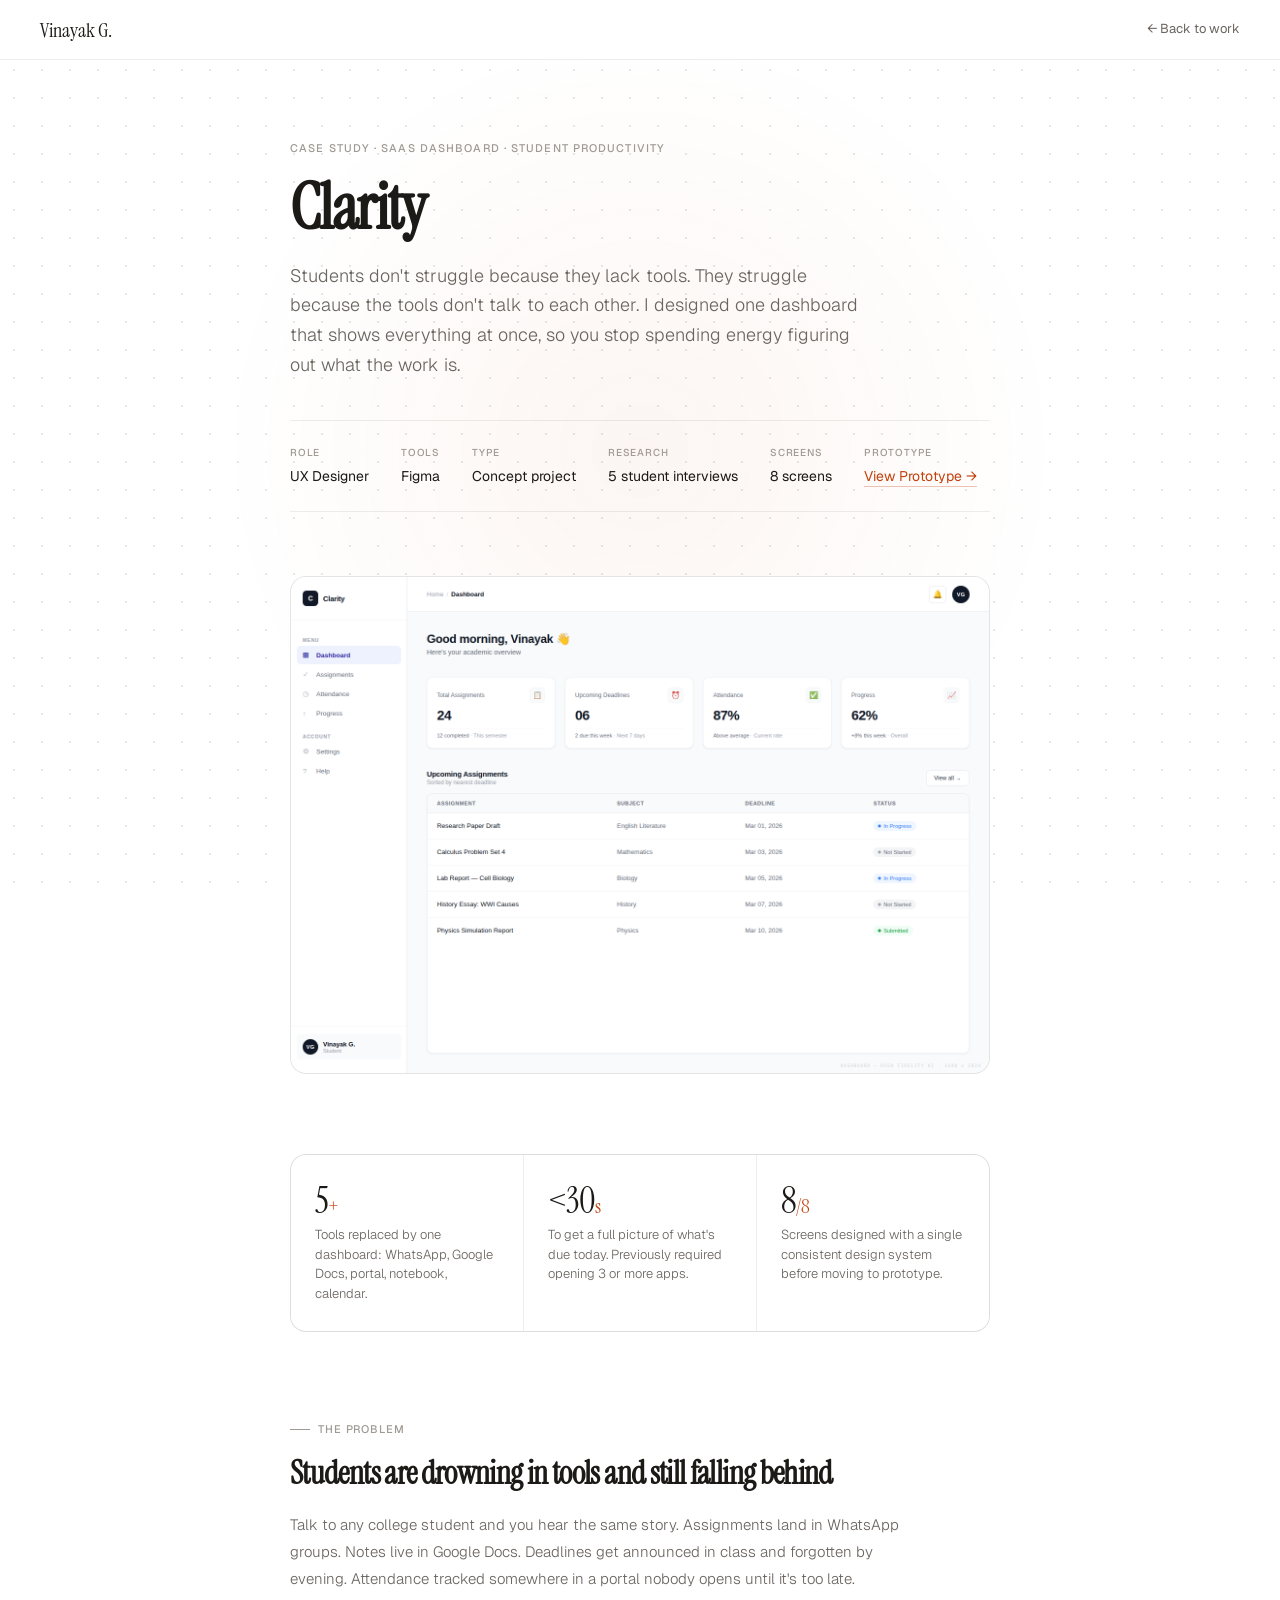
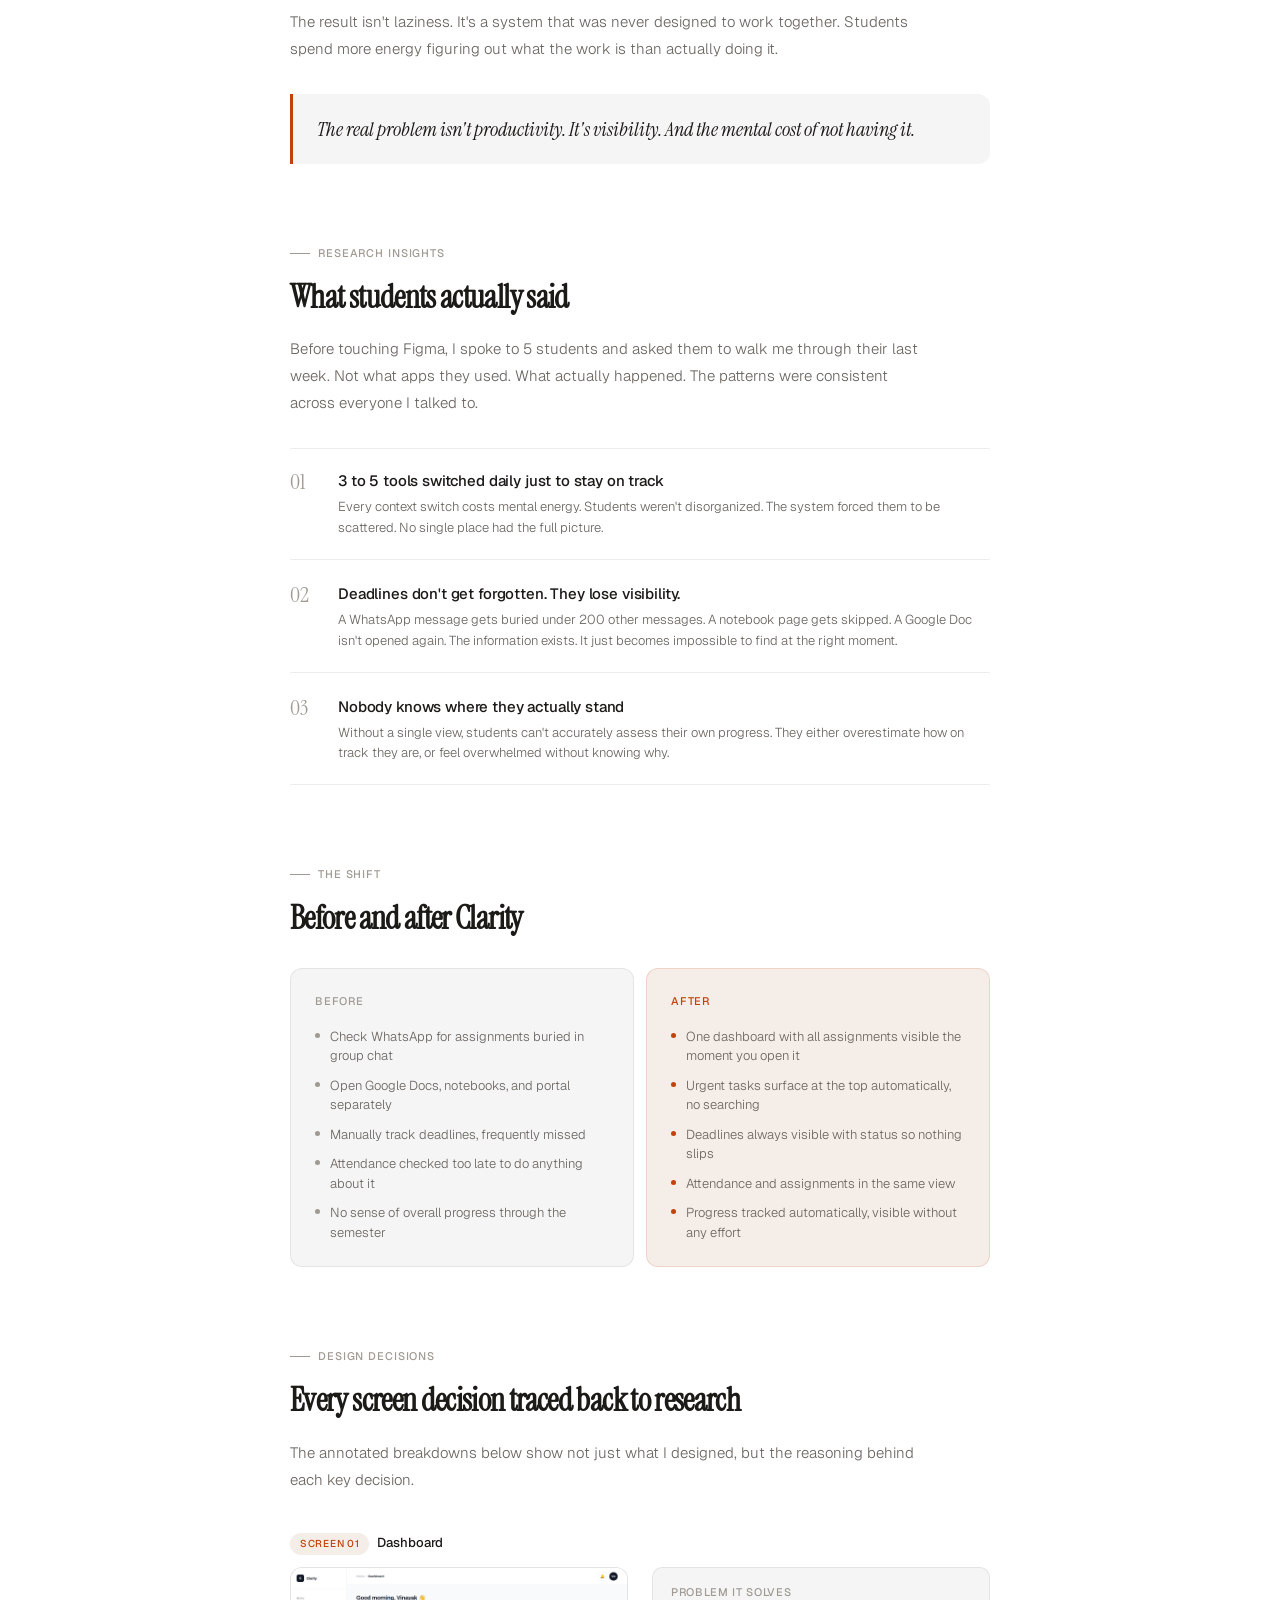
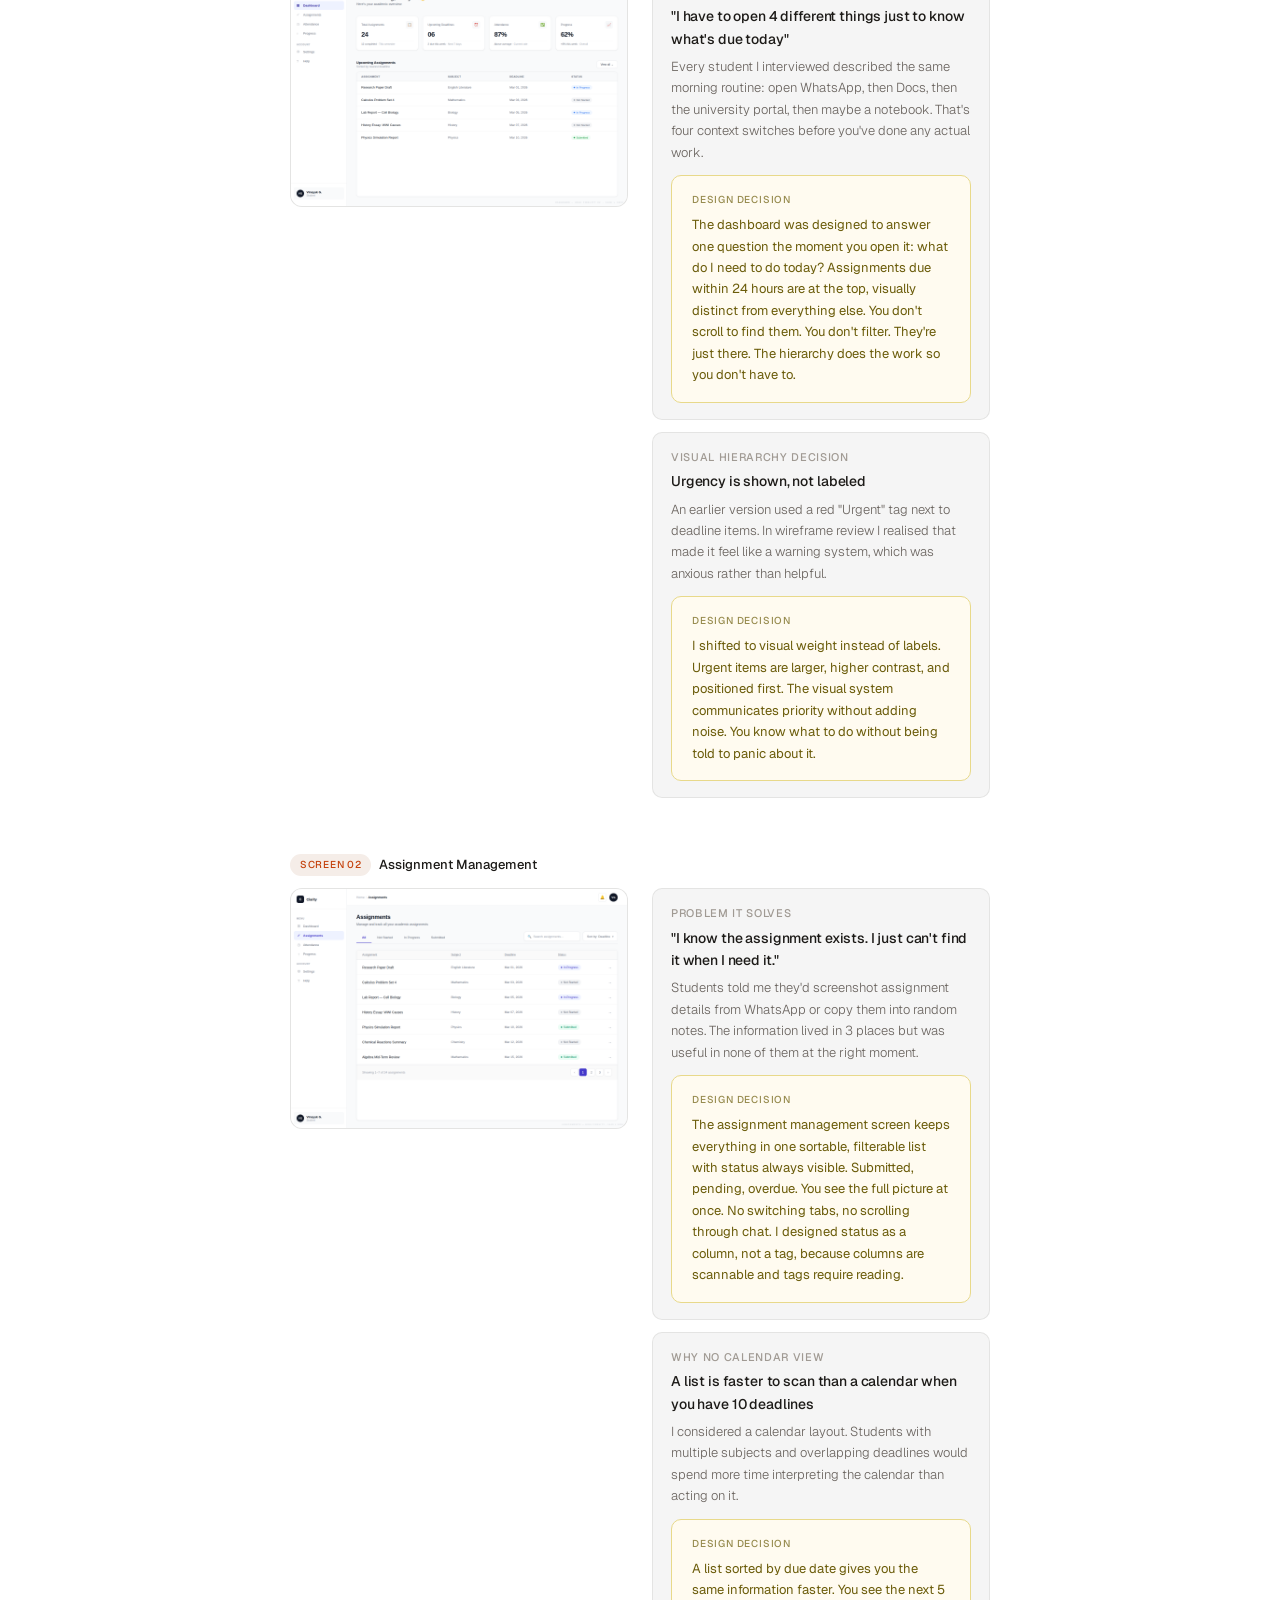
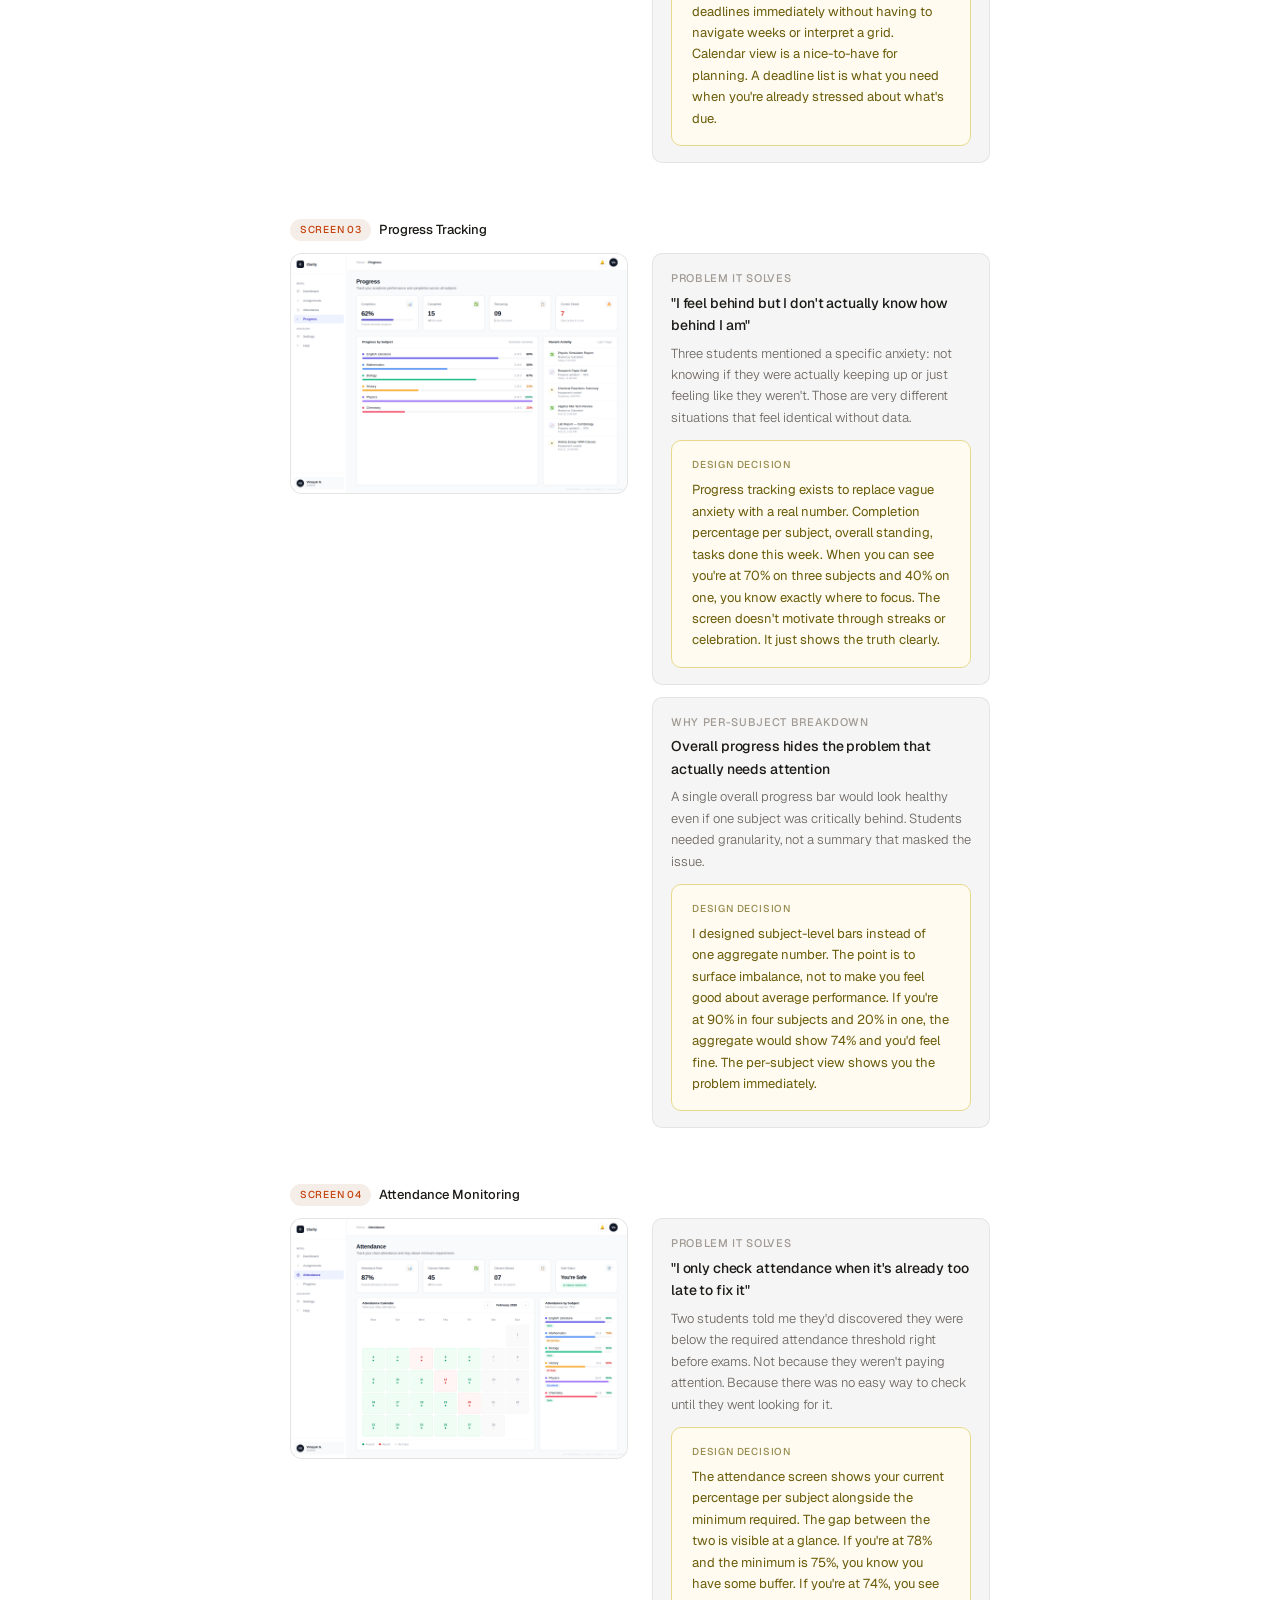
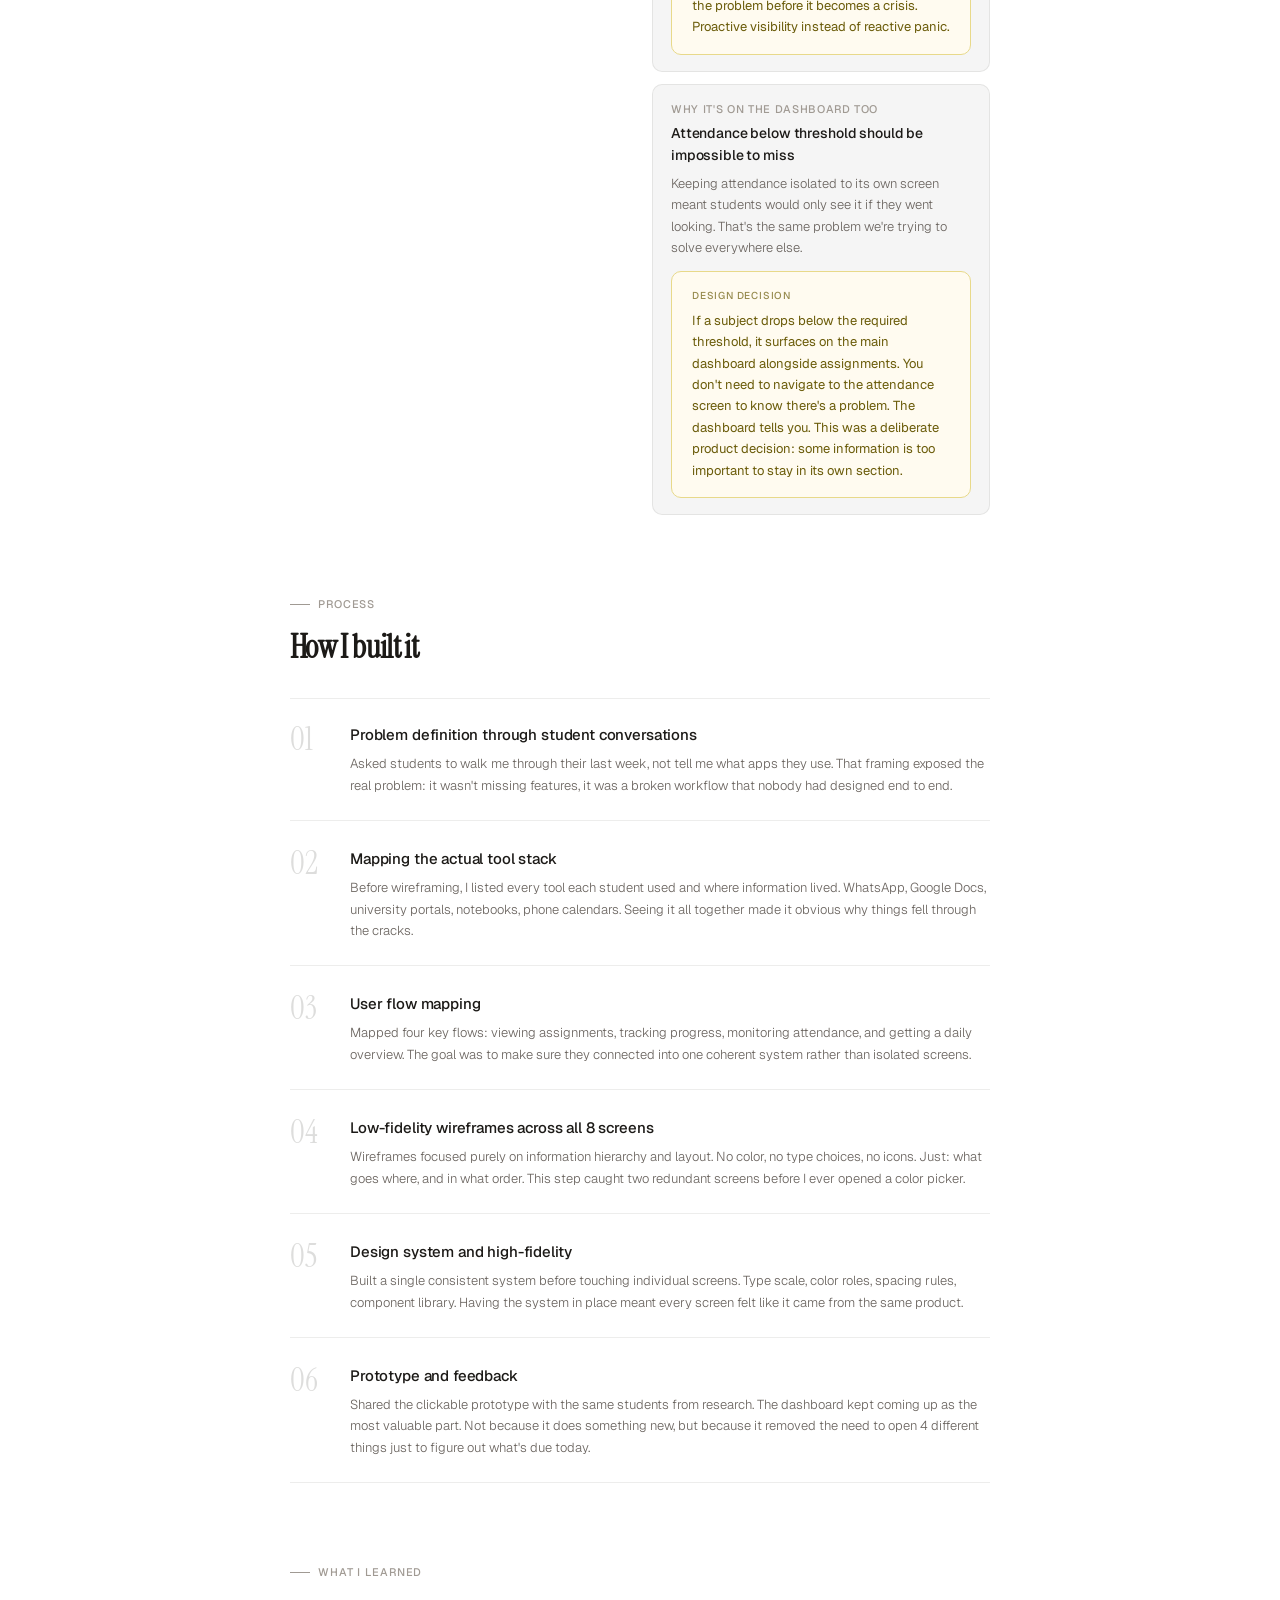
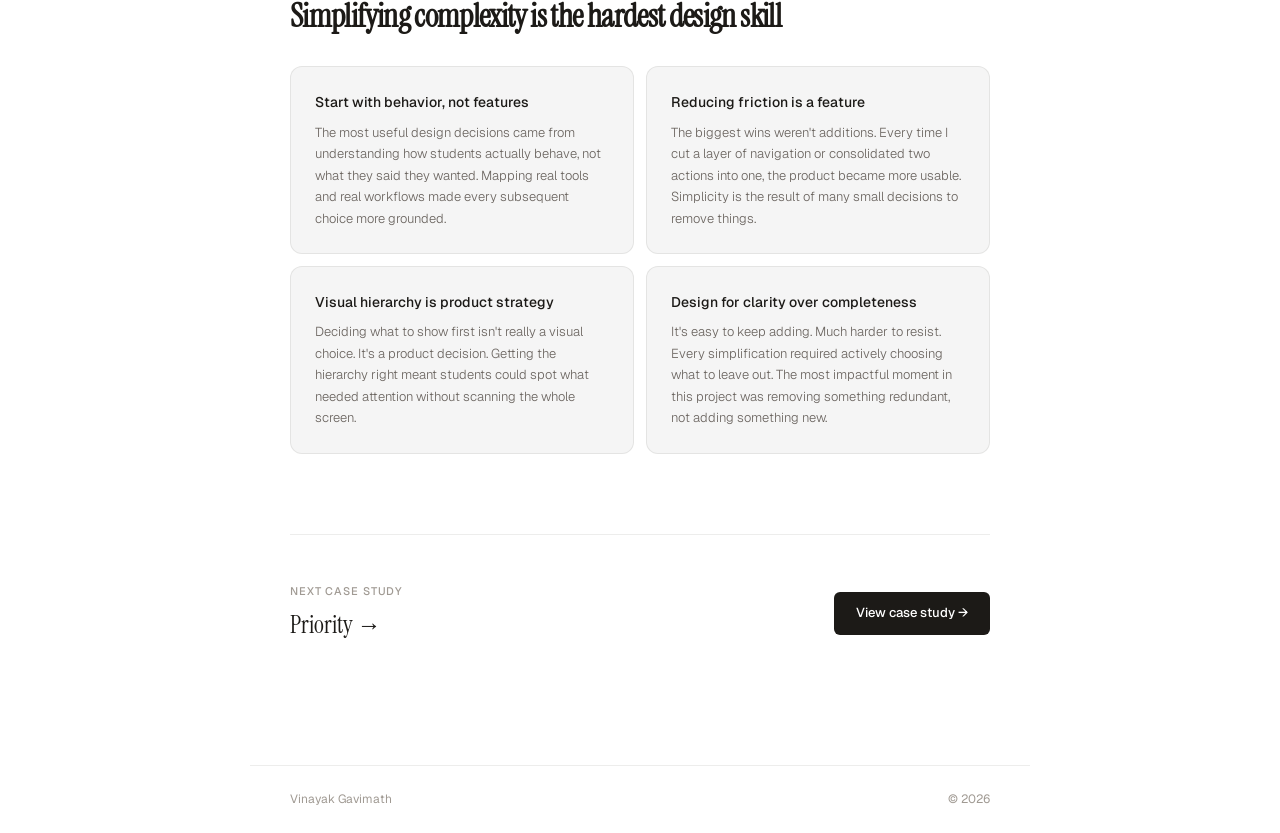
==== commit 1d55d575: "Updated Clarity #2" ====
--- a/clarity.html
+++ b/clarity.html
@@ -9,7 +9,6 @@
 <link href="https://fonts.googleapis.com/css2?family=Instrument+Serif:ital@0;1&family=Geist:wght@300;400;500&display=swap" rel="stylesheet">
 <style>
 *, *::before, *::after { box-sizing: border-box; margin: 0; padding: 0; }
-
 :root {
   --ink: #1c1a17;
   --ink-mid: #6b6560;
@@ -21,10 +20,11 @@
   --border: rgba(28,26,23,0.08);
   --border-mid: rgba(28,26,23,0.15);
   --dot-color: rgba(28,26,23,0.1);
-}
-
+  --annotation-bg: #fffbf0;
+  --annotation-border: #e8d98a;
+  --annotation-text: #6b5c0a;
+}
 html { scroll-behavior: smooth; }
-
 body {
   font-family: 'Geist', sans-serif;
   background: var(--paper);
@@ -34,468 +34,142 @@
   -webkit-font-smoothing: antialiased;
   overflow-x: hidden;
 }
-
 .dot-grid {
-  position: fixed;
-  inset: 0;
-  z-index: 0;
-  pointer-events: none;
+  position: fixed; inset: 0; z-index: 0; pointer-events: none;
   background-image: radial-gradient(circle, var(--dot-color) 1px, transparent 1px);
   background-size: 28px 28px;
 }
-
 .dot-grid::after {
-  content: '';
-  position: absolute;
-  inset: 0;
+  content: ''; position: absolute; inset: 0;
   background: radial-gradient(600px circle at var(--mx, 50%) var(--my, 50%), rgba(196,65,12,0.05), transparent 70%);
 }
-
 nav, main, footer { position: relative; z-index: 1; }
 
 nav {
-  position: sticky;
-  top: 0;
-  z-index: 100;
-  display: flex;
-  align-items: center;
-  justify-content: space-between;
-  padding: 0 40px;
-  height: 60px;
+  position: sticky; top: 0; z-index: 100;
+  display: flex; align-items: center; justify-content: space-between;
+  padding: 0 40px; height: 60px;
   background: rgba(255,255,255,0.88);
-  backdrop-filter: blur(12px);
-  -webkit-backdrop-filter: blur(12px);
+  backdrop-filter: blur(12px); -webkit-backdrop-filter: blur(12px);
   border-bottom: 1px solid var(--border);
 }
-
-.nav-logo {
-  font-family: 'Instrument Serif', serif;
-  font-size: 20px;
-  color: var(--ink);
-  text-decoration: none;
-}
-
-.nav-back {
-  font-size: 13px;
-  color: var(--ink-mid);
-  text-decoration: none;
-  display: flex;
-  align-items: center;
-  gap: 6px;
-  transition: color 0.2s;
-}
+.nav-logo { font-family: 'Instrument Serif', serif; font-size: 20px; color: var(--ink); text-decoration: none; }
+.nav-back { font-size: 13px; color: var(--ink-mid); text-decoration: none; display: flex; align-items: center; gap: 6px; transition: color 0.2s; }
 .nav-back:hover { color: var(--ink); }
 
-main {
-  max-width: 780px;
-  margin: 0 auto;
-  padding: 80px 40px 120px;
-}
-
-.cs-eyebrow {
-  font-size: 11px;
-  font-weight: 500;
-  letter-spacing: 0.1em;
-  text-transform: uppercase;
-  color: var(--ink-light);
-  margin-bottom: 16px;
-}
-
-.cs-title {
-  font-family: 'Instrument Serif', serif;
-  font-size: clamp(44px, 6vw, 64px);
-  letter-spacing: -0.025em;
-  line-height: 1.05;
-  color: var(--ink);
-  margin-bottom: 20px;
-}
-
-.cs-subtitle {
-  font-size: 18px;
-  color: var(--ink-mid);
-  line-height: 1.65;
-  font-weight: 300;
-  max-width: 580px;
-  margin-bottom: 40px;
-}
-
-.meta-row {
-  display: flex;
-  gap: 32px;
-  flex-wrap: wrap;
-  padding: 24px 0;
-  border-top: 1px solid var(--border);
-  border-bottom: 1px solid var(--border);
-  margin-bottom: 64px;
-}
-
-.meta-label {
+main { max-width: 780px; margin: 0 auto; padding: 80px 40px 120px; }
+
+.cs-eyebrow { font-size: 11px; font-weight: 500; letter-spacing: 0.1em; text-transform: uppercase; color: var(--ink-light); margin-bottom: 16px; }
+.cs-title { font-family: 'Instrument Serif', serif; font-size: clamp(44px, 6vw, 64px); letter-spacing: -0.025em; line-height: 1.05; color: var(--ink); margin-bottom: 20px; }
+.cs-subtitle { font-size: 18px; color: var(--ink-mid); line-height: 1.65; font-weight: 300; max-width: 580px; margin-bottom: 40px; }
+
+.meta-row { display: flex; gap: 32px; flex-wrap: wrap; padding: 24px 0; border-top: 1px solid var(--border); border-bottom: 1px solid var(--border); margin-bottom: 64px; }
+.meta-label { font-size: 10px; font-weight: 500; letter-spacing: 0.08em; text-transform: uppercase; color: var(--ink-light); margin-bottom: 4px; }
+.meta-val { font-size: 14px; color: var(--ink); }
+.meta-val a { color: var(--accent); text-decoration: none; border-bottom: 1px solid rgba(196,65,12,0.3); padding-bottom: 1px; transition: border-color 0.2s; }
+.meta-val a:hover { border-color: var(--accent); }
+
+.hero-img { width: 100%; border-radius: 16px; border: 1px solid var(--border); display: block; margin-bottom: 80px; background: var(--paper-warm); }
+
+.metrics-grid { display: grid; grid-template-columns: repeat(3, 1fr); gap: 1px; background: var(--border); border: 1px solid var(--border); border-radius: 16px; overflow: hidden; margin-bottom: 80px; }
+.metric-item { background: var(--paper); padding: 28px 24px; }
+.metric-num { font-family: 'Instrument Serif', serif; font-size: 36px; letter-spacing: -0.02em; color: var(--ink); line-height: 1; margin-bottom: 6px; }
+.metric-num span { font-size: 20px; color: var(--accent); }
+.metric-label { font-size: 13px; color: var(--ink-mid); line-height: 1.5; font-weight: 300; }
+
+.cs-section { margin-bottom: 72px; }
+.section-tag { display: inline-flex; align-items: center; gap: 8px; font-size: 11px; font-weight: 500; letter-spacing: 0.08em; text-transform: uppercase; color: var(--ink-light); margin-bottom: 16px; }
+.section-tag::before { content: ''; width: 20px; height: 1px; background: var(--ink-light); }
+.cs-section h2 { font-family: 'Instrument Serif', serif; font-size: 32px; letter-spacing: -0.02em; line-height: 1.15; color: var(--ink); margin-bottom: 20px; }
+.cs-section p { font-size: 15px; color: var(--ink-mid); line-height: 1.8; font-weight: 300; margin-bottom: 16px; max-width: 640px; }
+.cs-section p:last-child { margin-bottom: 0; }
+
+.callout { background: var(--paper-warm); border-left: 3px solid var(--accent); border-radius: 0 12px 12px 0; padding: 20px 24px; margin: 32px 0; }
+.callout p { font-family: 'Instrument Serif', serif; font-size: 20px; color: var(--ink); line-height: 1.5; font-style: italic; margin: 0; }
+
+/* ANNOTATION */
+.annotation {
+  background: var(--annotation-bg);
+  border: 1px solid var(--annotation-border);
+  border-radius: 10px;
+  padding: 16px 20px;
+  margin-top: 12px;
+}
+.annotation::before {
+  content: 'Design decision';
+  display: block;
   font-size: 10px;
   font-weight: 500;
   letter-spacing: 0.08em;
   text-transform: uppercase;
-  color: var(--ink-light);
-  margin-bottom: 4px;
-}
-
-.meta-val {
-  font-size: 14px;
-  color: var(--ink);
-}
-
-.meta-val a {
-  color: var(--accent);
-  text-decoration: none;
-  border-bottom: 1px solid rgba(196,65,12,0.3);
-  padding-bottom: 1px;
-}
-.meta-val a:hover { border-color: var(--accent); }
-
-.hero-img {
-  width: 100%;
-  border-radius: 16px;
-  border: 1px solid var(--border);
-  display: block;
-  margin-bottom: 80px;
-  background: var(--paper-warm);
-}
-
-/* METRICS */
-.metrics-grid {
-  display: grid;
-  grid-template-columns: repeat(3, 1fr);
-  gap: 1px;
-  background: var(--border);
-  border: 1px solid var(--border);
-  border-radius: 16px;
-  overflow: hidden;
-  margin-bottom: 80px;
-}
-
-.metric-item {
-  background: var(--paper);
-  padding: 28px 24px;
-}
-
-.metric-num {
-  font-family: 'Instrument Serif', serif;
-  font-size: 36px;
-  letter-spacing: -0.02em;
-  color: var(--ink);
-  line-height: 1;
+  color: var(--annotation-text);
   margin-bottom: 6px;
-}
-
-.metric-num span { font-size: 20px; color: var(--accent); }
-
-.metric-label {
-  font-size: 13px;
-  color: var(--ink-mid);
-  line-height: 1.5;
-  font-weight: 300;
-}
-
-/* SECTIONS */
-.cs-section { margin-bottom: 72px; }
-
-.section-tag {
-  display: inline-flex;
-  align-items: center;
-  gap: 8px;
-  font-size: 11px;
-  font-weight: 500;
-  letter-spacing: 0.08em;
-  text-transform: uppercase;
-  color: var(--ink-light);
-  margin-bottom: 16px;
-}
-
-.section-tag::before {
-  content: '';
-  width: 20px;
-  height: 1px;
-  background: var(--ink-light);
-}
-
-.cs-section h2 {
-  font-family: 'Instrument Serif', serif;
-  font-size: 32px;
-  letter-spacing: -0.02em;
-  line-height: 1.15;
-  color: var(--ink);
-  margin-bottom: 20px;
-}
-
-.cs-section p {
-  font-size: 15px;
-  color: var(--ink-mid);
-  line-height: 1.8;
-  font-weight: 300;
-  margin-bottom: 16px;
-  max-width: 640px;
-}
-
-.callout {
-  background: var(--paper-warm);
-  border-left: 3px solid var(--accent);
-  border-radius: 0 12px 12px 0;
-  padding: 20px 24px;
-  margin: 32px 0;
-}
-
-.callout p {
-  font-family: 'Instrument Serif', serif;
-  font-size: 20px;
-  color: var(--ink);
-  line-height: 1.5;
-  font-style: italic;
-  margin: 0;
-}
-
-/* INSIGHT PILLS */
-.insights-list {
-  display: flex;
-  flex-direction: column;
-  gap: 2px;
-  margin: 32px 0;
-}
-
-.insight-item {
-  display: flex;
-  gap: 20px;
-  padding: 20px 0;
-  border-bottom: 1px solid var(--border);
-  align-items: flex-start;
-}
+  opacity: 0.7;
+}
+.annotation p {
+  font-size: 13px !important;
+  color: var(--annotation-text) !important;
+  line-height: 1.65 !important;
+  font-weight: 400 !important;
+  margin: 0 !important;
+  max-width: 100% !important;
+}
+
+/* SCREEN BLOCKS */
+.screen-block { margin-bottom: 56px; }
+.screen-block-header { display: flex; gap: 8px; align-items: center; margin-bottom: 12px; }
+.screen-tag { font-size: 10px; font-weight: 500; letter-spacing: 0.07em; text-transform: uppercase; color: var(--accent); background: var(--accent-soft); padding: 3px 10px; border-radius: 100px; }
+.screen-label { font-size: 13px; font-weight: 500; color: var(--ink); }
+.screen-layout { display: grid; grid-template-columns: 1fr 1fr; gap: 24px; align-items: start; }
+.screen-img { width: 100%; border-radius: 12px; border: 1px solid var(--border); display: block; background: var(--paper-warm); }
+.screen-notes { display: flex; flex-direction: column; gap: 12px; }
+.screen-note { background: var(--paper-warm); border: 1px solid var(--border); border-radius: 10px; padding: 16px 18px; }
+.screen-note-problem { font-size: 11px; font-weight: 500; letter-spacing: 0.06em; text-transform: uppercase; color: var(--ink-light); margin-bottom: 4px; }
+.screen-note h4 { font-size: 14px; font-weight: 500; color: var(--ink); margin-bottom: 6px; letter-spacing: -0.01em; }
+.screen-note p { font-size: 13px; color: var(--ink-mid); line-height: 1.65; font-weight: 300; margin: 0; max-width: 100%; }
+
+/* INSIGHTS */
+.insights-list { display: flex; flex-direction: column; gap: 2px; margin: 32px 0; }
+.insight-item { display: flex; gap: 20px; padding: 20px 0; border-bottom: 1px solid var(--border); align-items: flex-start; }
 .insight-item:first-child { border-top: 1px solid var(--border); }
-
-.insight-num {
-  font-family: 'Instrument Serif', serif;
-  font-size: 22px;
-  color: var(--ink-light);
-  line-height: 1;
-  flex-shrink: 0;
-  width: 28px;
-  margin-top: 2px;
-}
-
-.insight-content h4 {
-  font-size: 15px;
-  font-weight: 500;
-  color: var(--ink);
-  margin-bottom: 4px;
-  letter-spacing: -0.01em;
-}
-
-.insight-content p {
-  font-size: 13px;
-  color: var(--ink-mid);
-  line-height: 1.6;
-  margin: 0;
-  font-weight: 300;
-}
-
-/* BEFORE / AFTER */
-.before-after {
-  display: grid;
-  grid-template-columns: 1fr 1fr;
-  gap: 12px;
-  margin: 32px 0;
-}
-
-.ba-card {
-  border-radius: 12px;
-  padding: 24px;
-  border: 1px solid var(--border);
-}
-
+.insight-num { font-family: 'Instrument Serif', serif; font-size: 22px; color: var(--ink-light); line-height: 1; flex-shrink: 0; width: 28px; margin-top: 2px; }
+.insight-content h4 { font-size: 15px; font-weight: 500; color: var(--ink); margin-bottom: 4px; letter-spacing: -0.01em; }
+.insight-content p { font-size: 13px; color: var(--ink-mid); line-height: 1.6; margin: 0; font-weight: 300; }
+
+/* BEFORE/AFTER */
+.before-after { display: grid; grid-template-columns: 1fr 1fr; gap: 12px; margin: 32px 0; }
+.ba-card { border-radius: 12px; padding: 24px; border: 1px solid var(--border); }
 .ba-card.before { background: var(--paper-warm); }
-.ba-card.after  { background: var(--accent-soft); border-color: rgba(196,65,12,0.15); }
-
-.ba-label {
-  font-size: 11px;
-  font-weight: 500;
-  letter-spacing: 0.07em;
-  text-transform: uppercase;
-  margin-bottom: 16px;
-}
-
+.ba-card.after { background: var(--accent-soft); border-color: rgba(196,65,12,0.15); }
+.ba-label { font-size: 11px; font-weight: 500; letter-spacing: 0.07em; text-transform: uppercase; margin-bottom: 16px; }
 .ba-card.before .ba-label { color: var(--ink-light); }
-.ba-card.after  .ba-label { color: var(--accent); }
-
-.ba-item {
-  display: flex;
-  gap: 10px;
-  margin-bottom: 10px;
-  font-size: 13px;
-  color: var(--ink-mid);
-  line-height: 1.5;
-  font-weight: 300;
-  align-items: flex-start;
-}
-
+.ba-card.after .ba-label { color: var(--accent); }
+.ba-item { display: flex; gap: 10px; margin-bottom: 10px; font-size: 13px; color: var(--ink-mid); line-height: 1.5; font-weight: 300; align-items: flex-start; }
 .ba-item:last-child { margin-bottom: 0; }
-
-.ba-dot {
-  width: 5px;
-  height: 5px;
-  border-radius: 50%;
-  flex-shrink: 0;
-  margin-top: 6px;
-}
-
+.ba-dot { width: 5px; height: 5px; border-radius: 50%; flex-shrink: 0; margin-top: 6px; }
 .ba-card.before .ba-dot { background: var(--ink-light); }
-.ba-card.after  .ba-dot { background: var(--accent); }
-
-/* SCREENS */
-.screens-grid {
-  display: grid;
-  grid-template-columns: 1fr 1fr;
-  gap: 16px;
-  margin: 32px 0;
-}
-
-.screen-item {}
-
-.screen-img {
-  width: 100%;
-  border-radius: 10px;
-  border: 1px solid var(--border);
-  display: block;
-  margin-bottom: 10px;
-  background: var(--paper-warm);
-}
-
-.screen-label {
-  font-size: 12px;
-  color: var(--ink-mid);
-  font-weight: 400;
-}
-
-.screen-desc {
-  font-size: 12px;
-  color: var(--ink-light);
-  line-height: 1.5;
-  font-weight: 300;
-  margin-top: 3px;
-}
+.ba-card.after .ba-dot { background: var(--accent); }
 
 /* PROCESS */
-.process-steps {
-  display: flex;
-  flex-direction: column;
-  gap: 2px;
-  margin-top: 32px;
-}
-
-.step {
-  display: flex;
-  gap: 24px;
-  padding: 24px 0;
-  border-bottom: 1px solid var(--border);
-}
+.process-steps { display: flex; flex-direction: column; gap: 2px; margin-top: 32px; }
+.step { display: flex; gap: 24px; padding: 24px 0; border-bottom: 1px solid var(--border); }
 .step:first-child { border-top: 1px solid var(--border); }
-
-.step-num {
-  font-family: 'Instrument Serif', serif;
-  font-size: 32px;
-  color: var(--border-mid);
-  line-height: 1;
-  flex-shrink: 0;
-  width: 36px;
-}
-
-.step-content h4 {
-  font-size: 15px;
-  font-weight: 500;
-  color: var(--ink);
-  margin-bottom: 6px;
-  letter-spacing: -0.01em;
-}
-
-.step-content p {
-  font-size: 13px;
-  color: var(--ink-mid);
-  line-height: 1.65;
-  font-weight: 300;
-  margin: 0;
-}
-
-/* LEARNINGS */
-.learnings-grid {
-  display: grid;
-  grid-template-columns: 1fr 1fr;
-  gap: 12px;
-  margin-top: 32px;
-}
-
-.learning-card {
-  background: var(--paper-warm);
-  border: 1px solid var(--border);
-  border-radius: 12px;
-  padding: 24px;
-}
-
-.learning-card h4 {
-  font-size: 14px;
-  font-weight: 500;
-  color: var(--ink);
-  margin-bottom: 8px;
-}
-
-.learning-card p {
-  font-size: 13px;
-  color: var(--ink-mid);
-  line-height: 1.65;
-  font-weight: 300;
-  margin: 0;
-}
-
-.next-up {
-  margin-top: 80px;
-  padding-top: 48px;
-  border-top: 1px solid var(--border);
-  display: flex;
-  justify-content: space-between;
-  align-items: center;
-}
-
-.next-label {
-  font-size: 11px;
-  font-weight: 500;
-  letter-spacing: 0.08em;
-  text-transform: uppercase;
-  color: var(--ink-light);
-  margin-bottom: 6px;
-}
-
-.next-title {
-  font-family: 'Instrument Serif', serif;
-  font-size: 24px;
-  color: var(--ink);
-}
-
-.btn-primary {
-  display: inline-flex;
-  align-items: center;
-  gap: 6px;
-  background: var(--ink);
-  color: white;
-  text-decoration: none;
-  font-size: 13px;
-  font-weight: 500;
-  padding: 11px 22px;
-  border-radius: 6px;
-  transition: background 0.2s, transform 0.15s;
-  white-space: nowrap;
-}
+.step-num { font-family: 'Instrument Serif', serif; font-size: 32px; color: var(--border-mid); line-height: 1; flex-shrink: 0; width: 36px; }
+.step-content h4 { font-size: 15px; font-weight: 500; color: var(--ink); margin-bottom: 6px; letter-spacing: -0.01em; }
+.step-content p { font-size: 13px; color: var(--ink-mid); line-height: 1.65; font-weight: 300; margin: 0; }
+
+.learnings-grid { display: grid; grid-template-columns: 1fr 1fr; gap: 12px; margin-top: 32px; }
+.learning-card { background: var(--paper-warm); border: 1px solid var(--border); border-radius: 12px; padding: 24px; }
+.learning-card h4 { font-size: 14px; font-weight: 500; color: var(--ink); margin-bottom: 8px; }
+.learning-card p { font-size: 13px; color: var(--ink-mid); line-height: 1.65; font-weight: 300; margin: 0; }
+
+.next-up { margin-top: 80px; padding-top: 48px; border-top: 1px solid var(--border); display: flex; justify-content: space-between; align-items: center; }
+.next-label { font-size: 11px; font-weight: 500; letter-spacing: 0.08em; text-transform: uppercase; color: var(--ink-light); margin-bottom: 6px; }
+.next-title { font-family: 'Instrument Serif', serif; font-size: 24px; color: var(--ink); }
+.btn-primary { display: inline-flex; align-items: center; gap: 6px; background: var(--ink); color: white; text-decoration: none; font-size: 13px; font-weight: 500; padding: 11px 22px; border-radius: 6px; transition: background 0.2s, transform 0.15s; white-space: nowrap; }
 .btn-primary:hover { background: var(--accent); transform: translateY(-1px); }
 
-.reveal {
-  opacity: 0;
-  transform: translateY(20px);
-  transition: opacity 0.6s cubic-bezier(0.22,1,0.36,1), transform 0.6s cubic-bezier(0.22,1,0.36,1);
-}
+.reveal { opacity: 0; transform: translateY(20px); transition: opacity 0.6s cubic-bezier(0.22,1,0.36,1), transform 0.6s cubic-bezier(0.22,1,0.36,1); }
 .reveal.visible { opacity: 1; transform: translateY(0); }
 
 @media (max-width: 680px) {
@@ -503,14 +177,13 @@
   nav { padding: 0 24px; }
   .metrics-grid { grid-template-columns: 1fr; }
   .before-after { grid-template-columns: 1fr; }
-  .screens-grid { grid-template-columns: 1fr; }
+  .screen-layout { grid-template-columns: 1fr; }
   .learnings-grid { grid-template-columns: 1fr; }
   .next-up { flex-direction: column; gap: 20px; align-items: flex-start; }
 }
 </style>
 </head>
 <body>
-
 <div class="dot-grid" id="dotgrid"></div>
 
 <nav>
@@ -520,52 +193,44 @@
 
 <main>
 
+  <!-- HEADER -->
   <div class="reveal">
     <div class="cs-eyebrow">Case study &middot; SaaS Dashboard &middot; Student Productivity</div>
     <h1 class="cs-title">Clarity</h1>
-    <p class="cs-subtitle">Students don't struggle because they lack tools. They struggle because the tools don't talk to each other. I redesigned the experience into one dashboard that shows everything at once.</p>
-  </div>
-
+    <p class="cs-subtitle">Students don't struggle because they lack tools. They struggle because the tools don't talk to each other. I designed one dashboard that shows everything at once, so you stop spending energy figuring out what the work is.</p>
+  </div>
+
+  <!-- META -->
   <div class="meta-row reveal">
-    <div class="meta-item">
-      <div class="meta-label">Role</div>
-      <div class="meta-val">UX Designer</div>
-    </div>
-    <div class="meta-item">
-      <div class="meta-label">Tools</div>
-      <div class="meta-val">Figma</div>
-    </div>
-    <div class="meta-item">
-      <div class="meta-label">Type</div>
-      <div class="meta-val">Concept project</div>
-    </div>
-    <div class="meta-item">
-      <div class="meta-label">Research</div>
-      <div class="meta-val">3-5 student interviews</div>
-    </div>
+    <div class="meta-item"><div class="meta-label">Role</div><div class="meta-val">UX Designer</div></div>
+    <div class="meta-item"><div class="meta-label">Tools</div><div class="meta-val">Figma</div></div>
+    <div class="meta-item"><div class="meta-label">Type</div><div class="meta-val">Concept project</div></div>
+    <div class="meta-item"><div class="meta-label">Research</div><div class="meta-val">5 student interviews</div></div>
+    <div class="meta-item"><div class="meta-label">Screens</div><div class="meta-val">8 screens</div></div>
     <div class="meta-item">
       <div class="meta-label">Prototype</div>
-      <div class="meta-val"><a href="https://www.figma.com/make/3bfcDJip2qTjDtlXyZksyv/Clarity---Academic-Productivity-SaaS-for-Students?fullscreen=1" target="_blank">Open in Figma &rarr;</a></div>
-    </div>
-  </div>
-
+      <div class="meta-val"><a href="https://www.figma.com/proto/wVMW3pIGx93ecGQBBdCHAH/Clarity---Academic-Dashboard?node-id=1-34&p=f&viewport=123%2C262%2C0.07&t=05EQCNMUhfmnop8i-1&scaling=min-zoom&content-scaling=fixed&starting-point-node-id=1%3A34&page-id=0%3A1" target="_blank">View Prototype &rarr;</a></div>
+    </div>
+  </div>
+
+  <!-- HERO -->
   <img class="hero-img reveal"
     src="https://vinayakgavimath.github.io/vinayak-g/Clarity Dashboard.png"
-    alt="Clarity dashboard">
+    alt="Clarity dashboard showing assignments, attendance and progress in one view">
 
   <!-- METRICS -->
   <div class="metrics-grid reveal">
     <div class="metric-item">
       <div class="metric-num">5<span>+</span></div>
-      <div class="metric-label">Tools replaced by one dashboard. WhatsApp, Google Docs, portal, notebook, calendar.</div>
+      <div class="metric-label">Tools replaced by one dashboard: WhatsApp, Google Docs, portal, notebook, calendar.</div>
     </div>
     <div class="metric-item">
       <div class="metric-num">&lt;30<span>s</span></div>
-      <div class="metric-label">To get a full picture of what's due today, in testing. Previously required opening 3+ apps.</div>
+      <div class="metric-label">To get a full picture of what's due today. Previously required opening 3 or more apps.</div>
     </div>
     <div class="metric-item">
-      <div class="metric-num">8<span>/10</span></div>
-      <div class="metric-label">Users in concept feedback said the dashboard was the most valuable single feature</div>
+      <div class="metric-num">8<span>/8</span></div>
+      <div class="metric-label">Screens designed with a single consistent design system before moving to prototype.</div>
     </div>
   </div>
 
@@ -573,9 +238,8 @@
   <div class="cs-section reveal">
     <div class="section-tag">The problem</div>
     <h2>Students are drowning in tools and still falling behind</h2>
-    <p>Talk to any college student and you hear the same story. Assignments land in WhatsApp groups. Notes live in Google Docs. Deadlines get announced in class and forgotten by evening. Attendance tracked somewhere in a university portal nobody visits until it's too late.</p>
+    <p>Talk to any college student and you hear the same story. Assignments land in WhatsApp groups. Notes live in Google Docs. Deadlines get announced in class and forgotten by evening. Attendance tracked somewhere in a portal nobody opens until it's too late.</p>
     <p>The result isn't laziness. It's a system that was never designed to work together. Students spend more energy figuring out what the work is than actually doing it.</p>
-
     <div class="callout">
       <p>The real problem isn't productivity. It's visibility. And the mental cost of not having it.</p>
     </div>
@@ -585,91 +249,183 @@
   <div class="cs-section reveal">
     <div class="section-tag">Research insights</div>
     <h2>What students actually said</h2>
-    <p>Before touching Figma, I spoke to 3-5 students and asked them to walk me through their last week. Not what apps they used. What actually happened. The patterns were consistent across everyone.</p>
-
+    <p>Before touching Figma, I spoke to 5 students and asked them to walk me through their last week. Not what apps they used. What actually happened. The patterns were consistent across everyone I talked to.</p>
     <div class="insights-list">
       <div class="insight-item">
         <div class="insight-num">01</div>
         <div class="insight-content">
           <h4>3 to 5 tools switched daily just to stay on track</h4>
-          <p>Switching between 3 to 5 tools daily adds up. Every jump costs mental energy. Students weren't disorganized. The system was.</p>
+          <p>Every context switch costs mental energy. Students weren't disorganized. The system forced them to be scattered. No single place had the full picture.</p>
         </div>
       </div>
       <div class="insight-item">
         <div class="insight-num">02</div>
         <div class="insight-content">
           <h4>Deadlines don't get forgotten. They lose visibility.</h4>
-          <p>A WhatsApp message gets buried. A notebook page gets skipped. A Google Doc isn't opened again. The information exists. It just becomes impossible to find at the right moment.</p>
+          <p>A WhatsApp message gets buried under 200 other messages. A notebook page gets skipped. A Google Doc isn't opened again. The information exists. It just becomes impossible to find at the right moment.</p>
         </div>
       </div>
       <div class="insight-item">
         <div class="insight-num">03</div>
         <div class="insight-content">
-          <h4>No one knows where they actually stand</h4>
-          <p>Without a unified view, students can't accurately assess their progress. They either overestimate how on track they are, or feel overwhelmed without knowing why.</p>
-        </div>
-      </div>
-    </div>
-  </div>
-
-  <!-- BEFORE / AFTER -->
+          <h4>Nobody knows where they actually stand</h4>
+          <p>Without a single view, students can't accurately assess their own progress. They either overestimate how on track they are, or feel overwhelmed without knowing why.</p>
+        </div>
+      </div>
+    </div>
+  </div>
+
+  <!-- BEFORE/AFTER -->
   <div class="cs-section reveal">
     <div class="section-tag">The shift</div>
     <h2>Before and after Clarity</h2>
-
     <div class="before-after">
       <div class="ba-card before">
         <div class="ba-label">Before</div>
-        <div class="ba-item"><span class="ba-dot"></span>Check WhatsApp for assignments buried in chat</div>
+        <div class="ba-item"><span class="ba-dot"></span>Check WhatsApp for assignments buried in group chat</div>
         <div class="ba-item"><span class="ba-dot"></span>Open Google Docs, notebooks, and portal separately</div>
         <div class="ba-item"><span class="ba-dot"></span>Manually track deadlines, frequently missed</div>
-        <div class="ba-item"><span class="ba-dot"></span>Attendance checked too late to act on</div>
+        <div class="ba-item"><span class="ba-dot"></span>Attendance checked too late to do anything about it</div>
         <div class="ba-item"><span class="ba-dot"></span>No sense of overall progress through the semester</div>
       </div>
       <div class="ba-card after">
         <div class="ba-label">After</div>
         <div class="ba-item"><span class="ba-dot"></span>One dashboard with all assignments visible the moment you open it</div>
-        <div class="ba-item"><span class="ba-dot"></span>Today's urgent tasks right at the top, no searching needed</div>
+        <div class="ba-item"><span class="ba-dot"></span>Urgent tasks surface at the top automatically, no searching</div>
         <div class="ba-item"><span class="ba-dot"></span>Deadlines always visible with status so nothing slips</div>
         <div class="ba-item"><span class="ba-dot"></span>Attendance and assignments in the same view</div>
-        <div class="ba-item"><span class="ba-dot"></span>Progress tracked automatically, streaks visible at all times</div>
-      </div>
-    </div>
-  </div>
-
-  <!-- KEY SCREENS -->
+        <div class="ba-item"><span class="ba-dot"></span>Progress tracked automatically, visible without any effort</div>
+      </div>
+    </div>
+  </div>
+
+  <!-- KEY SCREENS WITH ANNOTATIONS -->
   <div class="cs-section reveal">
-    <div class="section-tag">Key screens</div>
-    <h2>Five screens, one coherent system</h2>
-
-    <div class="screens-grid">
-      <div class="screen-item">
+    <div class="section-tag">Design decisions</div>
+    <h2>Every screen decision traced back to research</h2>
+    <p>The annotated breakdowns below show not just what I designed, but the reasoning behind each key decision.</p>
+
+    <!-- SCREEN 1: DASHBOARD -->
+    <div class="screen-block" style="margin-top: 40px;">
+      <div class="screen-block-header">
+        <span class="screen-tag">Screen 01</span>
+        <span class="screen-label">Dashboard</span>
+      </div>
+      <div class="screen-layout">
         <img class="screen-img"
           src="https://vinayakgavimath.github.io/vinayak-g/Clarity Dashboard.png"
-          alt="Dashboard">
-        <div class="screen-label">Dashboard</div>
-        <div class="screen-desc">Assignments due within 24h, completion progress, and standing. All on one opening screen.</div>
-      </div>
-      <div class="screen-item">
+          alt="Clarity main dashboard">
+        <div class="screen-notes">
+          <div class="screen-note">
+            <div class="screen-note-problem">Problem it solves</div>
+            <h4>"I have to open 4 different things just to know what's due today"</h4>
+            <p>Every student I interviewed described the same morning routine: open WhatsApp, then Docs, then the university portal, then maybe a notebook. That's four context switches before you've done any actual work.</p>
+            <div class="annotation">
+              <p>The dashboard was designed to answer one question the moment you open it: what do I need to do today? Assignments due within 24 hours are at the top, visually distinct from everything else. You don't scroll to find them. You don't filter. They're just there. The hierarchy does the work so you don't have to.</p>
+            </div>
+          </div>
+          <div class="screen-note">
+            <div class="screen-note-problem">Visual hierarchy decision</div>
+            <h4>Urgency is shown, not labeled</h4>
+            <p>An earlier version used a red "Urgent" tag next to deadline items. In wireframe review I realised that made it feel like a warning system, which was anxious rather than helpful.</p>
+            <div class="annotation">
+              <p>I shifted to visual weight instead of labels. Urgent items are larger, higher contrast, and positioned first. The visual system communicates priority without adding noise. You know what to do without being told to panic about it.</p>
+            </div>
+          </div>
+        </div>
+      </div>
+    </div>
+
+    <!-- SCREEN 2: ASSIGNMENT MANAGEMENT -->
+    <div class="screen-block">
+      <div class="screen-block-header">
+        <span class="screen-tag">Screen 02</span>
+        <span class="screen-label">Assignment Management</span>
+      </div>
+      <div class="screen-layout">
         <img class="screen-img"
           src="https://vinayakgavimath.github.io/vinayak-g/Clarity Assignment Management.png"
-          alt="Assignment management">
-        <div class="screen-label">Assignment management</div>
-        <div class="screen-desc">All deadlines in one place, always current, no cross-referencing required</div>
-      </div>
-      <div class="screen-item">
+          alt="Assignment management screen">
+        <div class="screen-notes">
+          <div class="screen-note">
+            <div class="screen-note-problem">Problem it solves</div>
+            <h4>"I know the assignment exists. I just can't find it when I need it."</h4>
+            <p>Students told me they'd screenshot assignment details from WhatsApp or copy them into random notes. The information lived in 3 places but was useful in none of them at the right moment.</p>
+            <div class="annotation">
+              <p>The assignment management screen keeps everything in one sortable, filterable list with status always visible. Submitted, pending, overdue. You see the full picture at once. No switching tabs, no scrolling through chat. I designed status as a column, not a tag, because columns are scannable and tags require reading.</p>
+            </div>
+          </div>
+          <div class="screen-note">
+            <div class="screen-note-problem">Why no calendar view</div>
+            <h4>A list is faster to scan than a calendar when you have 10 deadlines</h4>
+            <p>I considered a calendar layout. Students with multiple subjects and overlapping deadlines would spend more time interpreting the calendar than acting on it.</p>
+            <div class="annotation">
+              <p>A list sorted by due date gives you the same information faster. You see the next 5 deadlines immediately without having to navigate weeks or interpret a grid. Calendar view is a nice-to-have for planning. A deadline list is what you need when you're already stressed about what's due.</p>
+            </div>
+          </div>
+        </div>
+      </div>
+    </div>
+
+    <!-- SCREEN 3: PROGRESS TRACKING -->
+    <div class="screen-block">
+      <div class="screen-block-header">
+        <span class="screen-tag">Screen 03</span>
+        <span class="screen-label">Progress Tracking</span>
+      </div>
+      <div class="screen-layout">
         <img class="screen-img"
           src="https://vinayakgavimath.github.io/vinayak-g/Clarity Progress Tracking.png"
-          alt="Progress tracking">
-        <div class="screen-label">Progress tracking</div>
-        <div class="screen-desc">Completion percentages and streaks across all subjects. Seeing progress actually makes you want to keep going.</div>
-      </div>
-      <div class="screen-item">
+          alt="Progress tracking screen">
+        <div class="screen-notes">
+          <div class="screen-note">
+            <div class="screen-note-problem">Problem it solves</div>
+            <h4>"I feel behind but I don't actually know how behind I am"</h4>
+            <p>Three students mentioned a specific anxiety: not knowing if they were actually keeping up or just feeling like they weren't. Those are very different situations that feel identical without data.</p>
+            <div class="annotation">
+              <p>Progress tracking exists to replace vague anxiety with a real number. Completion percentage per subject, overall standing, tasks done this week. When you can see you're at 70% on three subjects and 40% on one, you know exactly where to focus. The screen doesn't motivate through streaks or celebration. It just shows the truth clearly.</p>
+            </div>
+          </div>
+          <div class="screen-note">
+            <div class="screen-note-problem">Why per-subject breakdown</div>
+            <h4>Overall progress hides the problem that actually needs attention</h4>
+            <p>A single overall progress bar would look healthy even if one subject was critically behind. Students needed granularity, not a summary that masked the issue.</p>
+            <div class="annotation">
+              <p>I designed subject-level bars instead of one aggregate number. The point is to surface imbalance, not to make you feel good about average performance. If you're at 90% in four subjects and 20% in one, the aggregate would show 74% and you'd feel fine. The per-subject view shows you the problem immediately.</p>
+            </div>
+          </div>
+        </div>
+      </div>
+    </div>
+
+    <!-- SCREEN 4: ATTENDANCE -->
+    <div class="screen-block">
+      <div class="screen-block-header">
+        <span class="screen-tag">Screen 04</span>
+        <span class="screen-label">Attendance Monitoring</span>
+      </div>
+      <div class="screen-layout">
         <img class="screen-img"
           src="https://vinayakgavimath.github.io/vinayak-g/Clarity Attendance Monitoring.png"
-          alt="Attendance monitoring">
-        <div class="screen-label">Attendance monitoring</div>
-        <div class="screen-desc">Spot attendance gaps early enough to actually do something about them, not at the end of semester when it's too late.</div>
+          alt="Attendance monitoring screen">
+        <div class="screen-notes">
+          <div class="screen-note">
+            <div class="screen-note-problem">Problem it solves</div>
+            <h4>"I only check attendance when it's already too late to fix it"</h4>
+            <p>Two students told me they'd discovered they were below the required attendance threshold right before exams. Not because they weren't paying attention. Because there was no easy way to check until they went looking for it.</p>
+            <div class="annotation">
+              <p>The attendance screen shows your current percentage per subject alongside the minimum required. The gap between the two is visible at a glance. If you're at 78% and the minimum is 75%, you know you have some buffer. If you're at 74%, you see the problem before it becomes a crisis. Proactive visibility instead of reactive panic.</p>
+            </div>
+          </div>
+          <div class="screen-note">
+            <div class="screen-note-problem">Why it's on the dashboard too</div>
+            <h4>Attendance below threshold should be impossible to miss</h4>
+            <p>Keeping attendance isolated to its own screen meant students would only see it if they went looking. That's the same problem we're trying to solve everywhere else.</p>
+            <div class="annotation">
+              <p>If a subject drops below the required threshold, it surfaces on the main dashboard alongside assignments. You don't need to navigate to the attendance screen to know there's a problem. The dashboard tells you. This was a deliberate product decision: some information is too important to stay in its own section.</p>
+            </div>
+          </div>
+        </div>
       </div>
     </div>
   </div>
@@ -678,41 +434,47 @@
   <div class="cs-section reveal">
     <div class="section-tag">Process</div>
     <h2>How I built it</h2>
-
     <div class="process-steps">
       <div class="step">
         <div class="step-num">01</div>
         <div class="step-content">
           <h4>Problem definition through student conversations</h4>
-          <p>Asked students to walk me through their last week, not tell me what apps they use. That one change in framing exposed the real problem: it wasn't missing features, it was a broken workflow.</p>
+          <p>Asked students to walk me through their last week, not tell me what apps they use. That framing exposed the real problem: it wasn't missing features, it was a broken workflow that nobody had designed end to end.</p>
         </div>
       </div>
       <div class="step">
         <div class="step-num">02</div>
         <div class="step-content">
-          <h4>User flow mapping</h4>
-          <p>Mapped four key flows: viewing assignments, creating tasks, tracking progress, monitoring attendance. Made sure they connected into a single system, not isolated screens.</p>
+          <h4>Mapping the actual tool stack</h4>
+          <p>Before wireframing, I listed every tool each student used and where information lived. WhatsApp, Google Docs, university portals, notebooks, phone calendars. Seeing it all together made it obvious why things fell through the cracks.</p>
         </div>
       </div>
       <div class="step">
         <div class="step-num">03</div>
         <div class="step-content">
-          <h4>Low-fidelity wireframes</h4>
-          <p>Built wireframes focused on layout, information hierarchy, and flow. No visual decisions at this stage. Structure first.</p>
+          <h4>User flow mapping</h4>
+          <p>Mapped four key flows: viewing assignments, tracking progress, monitoring attendance, and getting a daily overview. The goal was to make sure they connected into one coherent system rather than isolated screens.</p>
         </div>
       </div>
       <div class="step">
         <div class="step-num">04</div>
         <div class="step-content">
-          <h4>High-fidelity design</h4>
-          <p>Designed 8 screens with a consistent design system. Key visual principle: hierarchy over decoration. High priority items read urgent at a glance, not after scanning.</p>
+          <h4>Low-fidelity wireframes across all 8 screens</h4>
+          <p>Wireframes focused purely on information hierarchy and layout. No color, no type choices, no icons. Just: what goes where, and in what order. This step caught two redundant screens before I ever opened a color picker.</p>
         </div>
       </div>
       <div class="step">
         <div class="step-num">05</div>
         <div class="step-content">
-          <h4>Prototype and concept feedback</h4>
-          <p>Shared the clickable prototype with students from research. The dashboard kept coming up as the most valuable part. Not because it does something new, but because it removes the need to open 4 different things just to figure out what's due today.</p>
+          <h4>Design system and high-fidelity</h4>
+          <p>Built a single consistent system before touching individual screens. Type scale, color roles, spacing rules, component library. Having the system in place meant every screen felt like it came from the same product.</p>
+        </div>
+      </div>
+      <div class="step">
+        <div class="step-num">06</div>
+        <div class="step-content">
+          <h4>Prototype and feedback</h4>
+          <p>Shared the clickable prototype with the same students from research. The dashboard kept coming up as the most valuable part. Not because it does something new, but because it removed the need to open 4 different things just to figure out what's due today.</p>
         </div>
       </div>
     </div>
@@ -722,27 +484,27 @@
   <div class="cs-section reveal">
     <div class="section-tag">What I learned</div>
     <h2>Simplifying complexity is the hardest design skill</h2>
-
     <div class="learnings-grid">
       <div class="learning-card">
         <h4>Start with behavior, not features</h4>
-        <p>The most useful design decisions came from understanding how students actually behave. Mapping real tools they use made every subsequent choice more grounded.</p>
+        <p>The most useful design decisions came from understanding how students actually behave, not what they said they wanted. Mapping real tools and real workflows made every subsequent choice more grounded.</p>
       </div>
       <div class="learning-card">
         <h4>Reducing friction is a feature</h4>
-        <p>The biggest UX wins weren't additions. Every time I cut a layer of navigation or consolidated two actions into one, the product became more usable.</p>
+        <p>The biggest wins weren't additions. Every time I cut a layer of navigation or consolidated two actions into one, the product became more usable. Simplicity is the result of many small decisions to remove things.</p>
       </div>
       <div class="learning-card">
         <h4>Visual hierarchy is product strategy</h4>
-        <p>Deciding what to show first isn't really a visual choice. It's a product decision. Getting the hierarchy right meant students could spot what needed attention without having to scan the whole screen.</p>
+        <p>Deciding what to show first isn't really a visual choice. It's a product decision. Getting the hierarchy right meant students could spot what needed attention without scanning the whole screen.</p>
       </div>
       <div class="learning-card">
         <h4>Design for clarity over completeness</h4>
-        <p>It's easy to add features. It's much harder to resist. Every simplification required actively choosing what to leave out. The most impactful moment was removing something redundant, not adding something new.</p>
-      </div>
-    </div>
-  </div>
-
+        <p>It's easy to keep adding. Much harder to resist. Every simplification required actively choosing what to leave out. The most impactful moment in this project was removing something redundant, not adding something new.</p>
+      </div>
+    </div>
+  </div>
+
+  <!-- NEXT -->
   <div class="next-up reveal">
     <div>
       <div class="next-label">Next case study</div>
@@ -764,7 +526,6 @@
   dotGrid.style.setProperty('--mx', e.clientX + 'px');
   dotGrid.style.setProperty('--my', e.clientY + 'px');
 });
-
 const observer = new IntersectionObserver((entries) => {
   entries.forEach((entry, i) => {
     if (entry.isIntersecting) {
@@ -773,7 +534,6 @@
     }
   });
 }, { threshold: 0.1 });
-
 document.querySelectorAll('.reveal').forEach(el => observer.observe(el));
 </script>
 </body>
